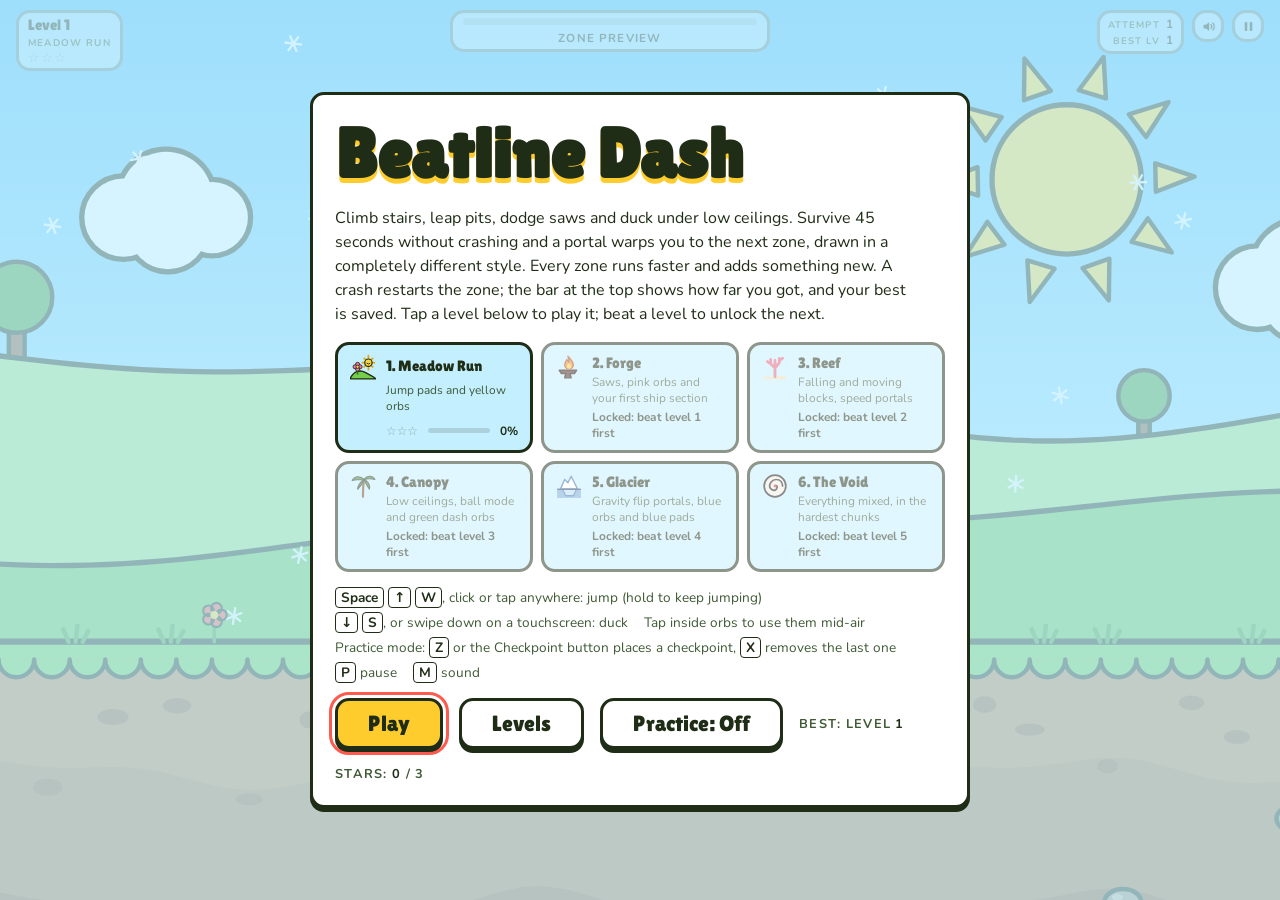
==== games/beatline-dash/index.html @ 30beba49 "Beatline Dash: caves you drop into, fewer flowers, ragged cliff edges - Five cave sections (rabbit h" ====
<meta charset="utf-8">
<meta name="viewport" content="width=device-width, initial-scale=1, viewport-fit=cover">
<title>Beatline Dash</title>
<link rel="preconnect" href="https://fonts.googleapis.com">
<link rel="preconnect" href="https://fonts.gstatic.com" crossorigin>
<link rel="stylesheet" href="https://fonts.googleapis.com/css2?family=Caveat:wght@700&family=Chakra+Petch:wght@500;700&family=Fredoka:wght@600&family=Kalam:wght@400;700&family=Lilita+One&family=Nunito:wght@400;700;800&family=Permanent+Marker&family=Press+Start+2P&family=VT323&display=swap">
<style>
  /* Every zone has its own look. The menus and HUD read their colors, fonts and
     borders from the active zone's variables, set via data-style on <html>. */
  :root, [data-style="meadow"] {
    color-scheme: light;
    --bg: #c4efff; --ink: #1f2d16; --dim: #3f5a35; --panel: #ffffff; --line: #1f2d16;
    --accent: #ffcc2e; --on-accent: #1f2d16; --hot: #ff5a4e;
    --radius: 14px; --bw: 3px; --shadow: 0 4px 0 #1f2d16; --title-shadow: 0 5px 0 #ffcc2e;
    --display: "Lilita One", "Arial Rounded MT Bold", "Trebuchet MS", sans-serif;
    --body: "Nunito", "Segoe UI", system-ui, sans-serif;
    --dscale: 1; --bscale: 1;
  }
  [data-style="forge"] {
    color-scheme: dark;
    --bg: #120a08; --ink: #ffd23f; --dim: #ef8a23; --panel: #2e1810; --line: #000000;
    --accent: #ef8a23; --on-accent: #120a08; --hot: #ffd23f;
    --radius: 0; --bw: 4px; --shadow: 4px 4px 0 #000000; --title-shadow: 4px 4px 0 #a4491d;
    --display: "Press Start 2P", "Courier New", monospace;
    --body: "VT323", "Courier New", monospace;
    --dscale: 0.62; --bscale: 1.3;
  }
  [data-style="reef"] {
    color-scheme: light;
    --bg: #e6f4f2; --ink: #1d4f6b; --dim: #3f7a8e; --panel: rgba(255, 255, 255, 0.78); --line: rgba(29, 79, 107, 0.25);
    --accent: #4aa3b8; --on-accent: #ffffff; --hot: #e0607e;
    --radius: 26px; --bw: 0px; --shadow: none; --title-shadow: none;
    --display: "Caveat", "Segoe Script", cursive;
    --body: "Nunito", "Segoe UI", system-ui, sans-serif;
    --dscale: 1.35; --bscale: 1;
  }
  [data-style="canopy"] {
    color-scheme: light;
    --bg: #dfeabd; --ink: #1f3a24; --dim: #476b44; --panel: #f6f0d8; --line: #245a33;
    --accent: #ff7a3d; --on-accent: #1f1a14; --hot: #8e2f45;
    --radius: 3px; --bw: 0px; --shadow: 3px 5px 0 rgba(24, 48, 24, 0.25); --title-shadow: 3px 5px 0 rgba(24, 48, 24, 0.25);
    --display: "Fredoka", "Arial Rounded MT Bold", sans-serif;
    --body: "Nunito", "Segoe UI", system-ui, sans-serif;
    --dscale: 1; --bscale: 1;
  }
  [data-style="glacier"] {
    color-scheme: light;
    --bg: #eef7ff; --ink: #1f3a5c; --dim: #4f6f93; --panel: #dcecf8; --line: #7cb2de;
    --accent: #3a73b0; --on-accent: #ffffff; --hot: #2d5f93;
    --radius: 0; --bw: 1px; --shadow: none; --title-shadow: none;
    --clip: polygon(10px 0, 100% 0, 100% calc(100% - 10px), calc(100% - 10px) 100%, 0 100%, 0 10px);
    --display: "Chakra Petch", "Segoe UI", sans-serif;
    --body: "Chakra Petch", "Segoe UI", sans-serif;
    --dscale: 1; --bscale: 1;
  }
  [data-style="void"] {
    color-scheme: light;
    --bg: #f2eee4; --ink: #161616; --dim: #55524b; --panel: #f2eee4; --line: #161616;
    --accent: #161616; --on-accent: #f2eee4; --hot: #d42a3c;
    --radius: 255px 15px 225px 15px / 15px 225px 15px 255px; --bw: 2px; --shadow: none; --title-shadow: 3px 3px 0 #d42a3c;
    --display: "Permanent Marker", "Comic Sans MS", cursive;
    --body: "Kalam", "Comic Sans MS", cursive;
    --dscale: 1.05; --bscale: 1.05;
  }

  [hidden] { display: none !important; }
  html, body { height: 100%; }
  body {
    margin: 0;
    background: var(--bg);
    color: var(--ink);
    font-family: var(--body);
    font-size: calc(16px * var(--bscale));
    overflow: hidden;
    -webkit-user-select: none;
    user-select: none;
    -webkit-tap-highlight-color: transparent;
  }
  #game { position: fixed; inset: 0; width: 100%; height: 100%; display: block; touch-action: none; }
  .panel {
    background: var(--panel);
    color: var(--ink);
    border: var(--bw) solid var(--line);
    border-radius: var(--radius);
    box-shadow: var(--shadow);
    clip-path: var(--clip, none);
  }

  /* HUD */
  #hud {
    position: fixed; left: 0; right: 0; top: 0;
    padding: calc(env(safe-area-inset-top, 0px) + 10px) 16px 0;
    display: grid;
    grid-template-columns: auto minmax(0, 1fr) auto;
    grid-template-areas: "lvl bar side";
    gap: 12px;
    align-items: start;
    pointer-events: none;
  }
  /* compact, see-through HUD so it never hides the level */
  #hud { font-size: 0.85em; }
  #hud .panel { background: color-mix(in srgb, var(--panel) 45%, transparent); box-shadow: none; border-color: color-mix(in srgb, var(--line) 50%, transparent); }
  .hud-l { grid-area: lvl; padding: 3px 9px; }
  .lvl { font-family: var(--display); font-size: calc(15px * var(--dscale)); line-height: 1.15; }
  .env { font-size: 0.72em; font-weight: 700; letter-spacing: 0.12em; text-transform: uppercase; color: var(--dim); margin-top: 3px; }
  .hud-c { grid-area: bar; justify-self: center; width: min(100%, 320px); padding: 5px 10px 3px; box-sizing: border-box; }
  .bar { height: 7px; background: color-mix(in srgb, var(--ink) 14%, transparent); position: relative; overflow: hidden; border-radius: 99px; }
  [data-style="forge"] .bar, [data-style="glacier"] .bar { border-radius: 0; }
  #barFill { position: absolute; inset: 0 auto 0 0; width: 0%; background: var(--accent); }
  #barBest { position: absolute; top: 0; bottom: 0; width: 3px; margin-left: -1.5px; background: var(--hot); }
  .next { margin-top: 5px; font-size: 0.85em; font-weight: 700; letter-spacing: 0.1em; text-transform: uppercase; text-align: center; font-variant-numeric: tabular-nums; }
  #gravChip, #practiceChip { margin-top: 4px; font-size: 0.75em; font-weight: 800; letter-spacing: 0.12em; text-transform: uppercase; text-align: center; color: var(--hot); }
  .hud-r { grid-area: side; display: flex; justify-content: flex-end; align-items: flex-start; gap: 8px; }
  .stats { display: grid; gap: 0; padding: 3px 8px; text-align: right; font-size: 0.7em; font-weight: 700; letter-spacing: 0.12em; color: var(--dim); font-variant-numeric: tabular-nums; }
  .stats b { color: var(--ink); font-size: 1.25em; letter-spacing: 0.02em; margin-left: 6px; }
  .icon-btn {
    pointer-events: auto;
    width: 32px; height: 32px;
    display: grid; place-items: center;
    padding: 0; cursor: pointer;
    font: inherit;
  }
  .icon-btn svg { width: 15px; height: 15px; }
  .icon-btn:focus-visible, .play:focus-visible { outline: 3px solid var(--hot); outline-offset: 3px; }
  .icon-btn[aria-pressed="true"] .cross { display: none; }
  .icon-btn[aria-pressed="false"] .wave { display: none; }
  @media (max-width: 600px) {
    #hud { grid-template-columns: 1fr auto; grid-template-areas: "lvl side" "bar bar"; gap: 8px 10px; }
    .hud-c { width: 100%; }
    .hud-l { justify-self: start; }
    .stats { display: none; }
  }

  /* Overlays */
  .overlay {
    position: fixed; inset: 0;
    display: grid; place-items: center;
    padding: calc(env(safe-area-inset-top, 0px) + 20px) 16px calc(env(safe-area-inset-bottom, 0px) + 20px);
    background: color-mix(in srgb, var(--bg) 70%, transparent);
    overflow-y: auto;
  }
  .sheet { width: 100%; max-width: 660px; display: grid; gap: 16px; padding: 22px; box-sizing: border-box; }
  .title {
    font-family: var(--display);
    font-size: calc(clamp(38px, 10vw, 70px) * var(--dscale));
    line-height: 1.05; margin: 0;
    text-wrap: balance;
    text-shadow: var(--title-shadow);
  }
  .lede { margin: 0; line-height: 1.5; max-width: 58ch; }
  .zones { list-style: none; margin: 0; padding: 0; display: grid; grid-template-columns: repeat(auto-fit, minmax(180px, 1fr)); gap: 8px; }
  .zones button {
    width: 100%; height: 100%; box-sizing: border-box; text-align: left; cursor: pointer;
    display: grid; grid-template-columns: 26px 1fr; gap: 3px 10px; align-items: center;
    padding: 9px 12px;
    background: var(--bg); color: var(--ink);
    border: max(var(--bw), 1px) solid var(--line);
    border-radius: var(--radius);
    clip-path: var(--clip, none);
    font-family: var(--body); font-size: calc(14px * var(--bscale));
    transition: transform 0.08s;
  }
  .zones button:not(:disabled):hover { background: var(--panel); }
  .zones button:not(:disabled):active { transform: translateY(2px); }
  .zones button:focus-visible { outline: 3px solid var(--hot); outline-offset: 2px; }
  .zones button:disabled { opacity: 0.5; cursor: not-allowed; }
  .zicon { width: 26px; height: 26px; display: block; }
  .zones .zicon { grid-row: span 2; align-self: start; }
  .levels .zicon { display: inline-block; width: 18px; height: 18px; margin-right: 6px; vertical-align: -3px; }
  .zones .nm { font-family: var(--display); font-size: calc(15px * var(--dscale)); line-height: 1.2; }
  .zones .nw { grid-column: 2; font-size: 0.85em; color: var(--dim); line-height: 1.3; }
  .zones .pr { grid-column: 2; font-size: 0.85em; font-weight: 700; display: flex; flex-wrap: wrap; gap: 2px 10px; align-items: center; }
  .zones .pbar { flex: 1 1 60px; min-width: 50px; height: 5px; border-radius: 99px; background: color-mix(in srgb, var(--ink) 15%, transparent); overflow: hidden; }
  .zones .pbar i { display: block; height: 100%; background: var(--accent); }
  .controls { margin: 0; display: flex; flex-wrap: wrap; gap: 6px 16px; font-size: 0.85em; color: var(--dim); }
  kbd { font-family: inherit; font-weight: 700; color: var(--ink); border: 1px solid var(--line); border-radius: 4px; padding: 0 5px; background: var(--panel); }
  .row { display: flex; flex-wrap: wrap; align-items: center; gap: 16px; }
  .play {
    font-family: var(--display); font-size: calc(22px * var(--dscale));
    padding: 10px 30px; cursor: pointer;
    background: var(--accent); color: var(--on-accent);
    border: max(var(--bw), 2px) solid var(--line);
    border-radius: var(--radius);
    box-shadow: var(--shadow);
    clip-path: var(--clip, none);
    transition: transform 0.08s;
  }
  .play:active { transform: translateY(3px); }
  .ghost { background: var(--panel); color: var(--ink); }
  .best { font-size: 0.8em; font-weight: 700; letter-spacing: 0.1em; text-transform: uppercase; color: var(--dim); }
  .best b { color: var(--ink); }
  .hstars { margin-top: 3px; letter-spacing: 0.12em; font-size: 0.95em; line-height: 1; }
  .on { color: #e8a100; }
  .off { color: color-mix(in srgb, var(--ink) 35%, transparent); }
  [data-style="void"] .on { color: #161616; }
  #bannerStars { margin-top: 10px; font-weight: 800; letter-spacing: 0.06em; }
  #bannerStars:empty { display: none; }
  .levels { list-style: none; margin: 0; padding: 0; display: grid; grid-template-columns: repeat(auto-fill, minmax(150px, 1fr)); gap: 8px; }
  .levels button {
    width: 100%; display: grid; gap: 3px; text-align: left; padding: 10px 12px; cursor: pointer;
    font-family: var(--body); font-size: calc(14px * var(--bscale));
  }
  .levels button b { font-family: var(--display); font-weight: normal; font-size: calc(16px * var(--dscale)); }
  .levels button:disabled { opacity: 0.45; cursor: not-allowed; }
  .levels button:focus-visible { outline: 3px solid var(--hot); outline-offset: 2px; }
  .pause-title { font-family: var(--display); font-size: calc(46px * var(--dscale)); margin: 0; text-shadow: var(--title-shadow); }

  /* Level-up banner, tips, touch zones */
  #banner { position: fixed; inset: 0; display: grid; place-items: center; pointer-events: none; text-align: center; padding-inline: 16px; }
  #banner .card { padding: 18px 28px; }
  #banner .big { font-family: var(--display); font-size: calc(clamp(40px, 11vw, 84px) * var(--dscale)); line-height: 1; text-shadow: var(--title-shadow); }
  #banner .sub { margin-top: 8px; font-weight: 800; letter-spacing: 0.2em; text-transform: uppercase; color: var(--dim); }
  #banner .tip { margin-top: 6px; }
  #banner.show .card { animation: bannerIn 2.6s cubic-bezier(.2, .8, .2, 1) forwards; }
  @keyframes bannerIn {
    0% { opacity: 0; transform: scale(1.3); }
    12% { opacity: 1; transform: scale(1); }
    78% { opacity: 1; transform: scale(1); }
    100% { opacity: 0; transform: scale(0.97); }
  }
  #tip {
    position: fixed; left: 50%; top: 30%; transform: translateX(-50%);
    width: max-content; max-width: calc(100% - 32px); box-sizing: border-box;
    padding: 10px 18px; text-align: center; line-height: 1.4; pointer-events: none;
  }
  #tip b { font-family: var(--display); font-weight: normal; font-size: calc(22px * var(--dscale)); display: block; color: var(--hot); }
  /* Touch controls: tap anywhere jumps; hold this button (or swipe down) to duck. */
  #cpBtn:active { background: var(--accent); color: var(--on-accent); transform: translateY(2px); }
  #cpBtn {
    position: fixed;
    right: calc(16px + env(safe-area-inset-right, 0px));
    bottom: calc(16px + env(safe-area-inset-bottom, 0px));
    min-width: 84px; height: 56px; padding: 0 12px;
    display: grid; place-items: center;
    font-family: var(--display); font-size: calc(15px * var(--dscale));
    cursor: pointer; touch-action: manipulation;
  }
  .play[aria-pressed="true"] { background: var(--accent); color: var(--on-accent); }
  #touchHint { position: fixed; inset: 0; pointer-events: none; }
  #touchHint span { position: absolute; padding: 8px 14px; font-weight: 800; text-align: center; }
  #touchHint .jump { left: 50%; top: 40%; transform: translateX(-50%); width: max-content; max-width: calc(100% - 32px); }
  #touchHint .duck { left: 50%; top: calc(40% + 52px); transform: translateX(-50%); width: max-content; max-width: calc(100% - 32px); }
  @media (prefers-reduced-motion: reduce) {
    @keyframes bannerIn { 0% { opacity: 0; } 10% { opacity: 1; } 80% { opacity: 1; } 100% { opacity: 0; } }
    .play { transition: none; }
  }
</style>

<canvas id="game" aria-label="Beatline Dash game area"></canvas>

<div id="hud">
  <div class="hud-l panel">
    <div class="lvl">Level <span id="lvlNum">1</span></div>
    <div class="env" id="envName">Meadow Run</div>
    <div class="hstars" id="hudStars" aria-label="Stars collected this attempt"></div>
  </div>
  <div class="hud-c panel">
    <div class="bar" role="progressbar" aria-label="Progress to the portal" aria-valuemin="0" aria-valuemax="100" id="bar"><div id="barFill"></div><div id="barBest" hidden></div></div>
    <div class="next" id="nextLabel">Zone preview</div>
    <div id="practiceChip" hidden>Practice mode</div>
    <div id="gravChip" hidden>&#9650; Gravity flipped</div>
  </div>
  <div class="hud-r">
    <div class="stats panel">
      <div>ATTEMPT<b id="att">1</b></div>
      <div>BEST LV<b id="bestHud">1</b></div>
    </div>
    <button class="icon-btn panel" id="muteBtn" type="button" aria-pressed="true" aria-label="Sound on (M)">
      <svg viewBox="0 0 24 24" fill="none" stroke="currentColor" stroke-width="2" stroke-linecap="square"><path d="M4 9h4l5-4v14l-5-4H4z" fill="currentColor" stroke="none"/><path class="wave" d="M16 9c1.5 1.6 1.5 4.4 0 6M19 6.5c3 3 3 8 0 11"/><path class="cross" d="M16.5 9.5l5 5M21.5 9.5l-5 5"/></svg>
    </button>
    <button class="icon-btn panel" id="pauseBtn" type="button" aria-label="Pause (P)">
      <svg viewBox="0 0 24 24" fill="currentColor"><rect x="6" y="5" width="4" height="14"/><rect x="14" y="5" width="4" height="14"/></svg>
    </button>
  </div>
</div>

<div id="tip" class="panel" hidden></div>
<button id="cpBtn" class="panel" type="button" aria-label="Place checkpoint (Z)" hidden>Checkpoint</button>
<div id="touchHint" hidden>
  <span class="panel jump">Tap anywhere to jump</span>
  <span class="panel duck">Swipe down to duck &darr;</span>
</div>
<div id="banner" hidden><div class="card panel"><div class="big" id="bannerBig">LEVEL 2</div><div class="sub" id="bannerSub">Forge</div><div class="tip" id="bannerTip"></div><div id="bannerStars"></div></div></div>

<div class="overlay" id="startScreen">
  <div class="sheet panel">
    <h1 class="title">Beatline Dash</h1>
    <p class="lede">Climb stairs, leap pits, dodge saws and duck under low ceilings. Survive 45 seconds without crashing and a portal warps you to the next zone, drawn in a completely different style. Every zone runs faster and adds something new. A crash restarts the zone; the bar at the top shows how far you got, and your best is saved. Tap a level below to play it; beat a level to unlock the next.</p>
    <ul class="zones" id="zoneList" aria-label="Levels: pick one to play"></ul>
    <p class="controls">
      <span><kbd>Space</kbd> <kbd>&uarr;</kbd> <kbd>W</kbd>, click or tap anywhere: jump (hold to keep jumping)</span>
      <span><kbd>&darr;</kbd> <kbd>S</kbd>, or swipe down on a touchscreen: duck</span>
      <span>Tap inside orbs to use them mid-air</span>
      <span>Practice mode: <kbd>Z</kbd> or the Checkpoint button places a checkpoint, <kbd>X</kbd> removes the last one</span>
      <span><kbd>P</kbd> pause</span>
      <span><kbd>M</kbd> sound</span>
    </p>
    <div class="row">
      <button class="play" id="playBtn" type="button">Play</button>
      <button class="play ghost" id="levelsBtn" type="button">Levels</button>
      <button class="play ghost" id="practiceBtn" type="button" aria-pressed="false">Practice: Off</button>
      <span class="best" id="bestStart">Best: Level <b>1</b></span>
      <span class="best" id="starTotal"></span>
    </div>
  </div>
</div>

<div class="overlay" id="levelScreen" hidden>
  <div class="sheet panel">
    <h2 class="pause-title">Levels</h2>
    <p class="lede">Replay any level you have reached. Each level hides three stars on harder side routes; they count once you finish the level. Stars and best percentages are not saved in practice mode.</p>
    <ul class="levels" id="levelGrid"></ul>
    <div class="row"><button class="play ghost" id="levelsBack" type="button">Back</button></div>
  </div>
</div>

<div class="overlay" id="pauseScreen" hidden>
  <div class="sheet panel" style="justify-items:start">
    <h2 class="pause-title">Paused</h2>
    <p class="lede" id="pauseInfo">Level 1, Meadow Run.</p>
    <div class="row">
      <button class="play" id="resumeBtn" type="button">Resume</button>
      <button class="play ghost" id="pausePractice" type="button">Practice mode</button>
      <button class="play ghost" id="quitBtn" type="button">Quit</button>
    </div>
  </div>
</div>

<script>
(() => {
  "use strict";

  // ---- Tuning -------------------------------------------------------------
  const LEVEL_SECONDS = 45;       // consecutive seconds alive needed to reach the next zone
  const B = 40;                   // one block, in logical pixels
  const P = 34;                   // player cube size
  const DUCK_H = 17;              // player hitbox height while ducking
  const VIEW_H = 450;             // logical height the playfield is designed for
  const GROUND = 330;             // y of the ground line in logical coords
  const CEIL_H = 260;             // height of the ceiling you run on after a gravity flip
  const LOW_CEIL = 24;            // clearance under a low ceiling (ducked cube fits, standing cube does not)
  const G = 2700;                 // gravity, px/s^2
  const JUMP_V = 700;             // ~2.25 blocks high
  const PAD_V = 1050;             // ~5 blocks high
  const ORB_V = 730;
  const ORB_SMALL = 520;          // pink orb
  const PAD_SMALL = 780;          // pink pad
  const DASH_T = 0.4;             // green orb: seconds of straight-line flight
  const SHIP_ACC = 950, SHIP_VMAX = 270, SHIP_H = 22;    // ship: hold to climb, release to sink (gentle, floaty)
  const BALL_D = 30;              // ball diameter
  const SHAKE_T = 0.3;            // warning shake before a block drops
  const PX = 4;                   // art-pixel size for the 8-bit zone

  const TAU = Math.PI * 2;
  const rand = (a, b) => a + Math.random() * (b - a);
  const clamp = (v, a, b) => (v < a ? a : v > b ? b : v);
  const hash = n => { const s = Math.sin(n * 127.1 + 311.7) * 43758.5453; return s - Math.floor(s); };
  const ease = t => t * t * (3 - 2 * t);
  function rng(seed) { let s = (seed >>> 0) || 1; return () => ((s = (Math.imul(s, 1664525) + 1013904223) >>> 0) / 4294967296); }
  const el = id => document.getElementById(id);
  const reducedMotion = window.matchMedia("(prefers-reduced-motion: reduce)").matches;

  // ---- Canvas & sizing ----------------------------------------------------
  const canvas = el("game");
  const ctx = canvas.getContext("2d");
  const low = document.createElement("canvas"), lctx = low.getContext("2d");   // 8-bit zone renders here
  let dpr = 1, scale = 1, viewW = 800, viewH = VIEW_H, offY = 0, playerSX = 200, camX = 0;
  function resize() {
    dpr = Math.min(window.devicePixelRatio || 1, 2);
    const cw = window.innerWidth, ch = window.innerHeight;
    canvas.width = Math.round(cw * dpr);
    canvas.height = Math.round(ch * dpr);
    scale = Math.min(ch / VIEW_H, cw / 720);
    viewW = cw / scale;
    viewH = ch / scale;
    offY = (viewH - VIEW_H) * 0.55;
    playerSX = Math.max(110, Math.min(viewW * 0.26, 260));
    low.width = Math.ceil(viewW / PX) + 2;
    low.height = Math.ceil(viewH / PX) + 2;
    for (const s of STYLES) s.fx.init();
  }

  // ---- Shared drawing helpers ---------------------------------------------
  function tri(g, a, b, c, d, e, f) { g.beginPath(); g.moveTo(a, b); g.lineTo(c, d); g.lineTo(e, f); g.closePath(); }
  function rrect(g, x, y, w, h, r) { g.beginPath(); if (g.roundRect) g.roundRect(x, y, w, h, r); else g.rect(x, y, w, h); }
  function sawPts(cx, cy, r, ang, teeth, depth) {
    const pts = [];
    for (let i = 0; i < teeth; i++) {
      const a0 = ang + (i / teeth) * TAU, a1 = a0 + (0.6 / teeth) * TAU;
      pts.push([cx + Math.cos(a0) * (r - depth), cy + Math.sin(a0) * (r - depth)]);
      pts.push([cx + Math.cos(a1) * r, cy + Math.sin(a1) * r]);
    }
    return pts;
  }
  function polyPath(g, pts) { g.beginPath(); pts.forEach(([x, y], i) => (i ? g.lineTo(x, y) : g.moveTo(x, y))); g.closePath(); }
  function starPts(cx, cy, R, r) { const pts = []; for (let i = 0; i < 10; i++) { const a = -Math.PI / 2 + (i * Math.PI) / 5, d = i % 2 ? r : R; pts.push([cx + Math.cos(a) * d, cy + Math.sin(a) * d]); } return pts; }
  // Orb and pad kinds (yellow jump, pink small jump, blue gravity flip, green dash)
  const KIND_COL = { yellow: "#ffd23f", pink: "#ff6fb5", blue: "#4d9dff", green: "#3ddc84" };
  // Mode and speed portal colours
  const PORTAL_COL = { ship: "#ff5fa2", ball: "#ff8a3d", cube: "#4ecb71", slow: "#f2b233", normal: "#4d9dff", fast: "#3ddc84", vfast: "#ff5fa2" };
  function shade(hex, f) { const n = parseInt(hex.slice(1), 16), c = [n >> 16, (n >> 8) & 255, n & 255].map(v => Math.max(0, Math.min(255, Math.round(v * f)))); return `rgb(${c.join(",")})`; }
  // Icon shown inside mode and speed portals
  function iconPath(g, kind, cx, cy) {
    g.beginPath();
    if (kind === "ship") { g.moveTo(cx - 11, cy + 6); g.lineTo(cx + 11, cy + 6); g.lineTo(cx + 5, cy - 1); g.lineTo(cx - 3, cy - 1); g.lineTo(cx - 3, cy - 8); g.lineTo(cx - 11, cy - 8); g.closePath(); }
    else if (kind === "ball") g.arc(cx, cy, 10, 0, TAU);
    else if (kind === "cube") g.rect(cx - 9, cy - 9, 18, 18);
    else {
      const n = { slow: 1, normal: 2, fast: 3, vfast: 4 }[kind], dir = kind === "slow" ? -1 : 1;
      for (let i = 0; i < n; i++) { const x = cx + (i - (n - 1) / 2) * 7; g.moveTo(x - dir * 4, cy - 8); g.lineTo(x + dir * 4, cy); g.lineTo(x - dir * 4, cy + 8); }
    }
  }
  // Small mark inside orbs and above pads so kinds also differ by shape, not only colour
  function kindGlyph(g, kind, cx, cy, ink) {
    if (kind === "yellow" || !kind) return;
    g.save(); g.strokeStyle = ink; g.fillStyle = ink; g.lineWidth = 2.2; g.lineCap = "round"; g.lineJoin = "round"; g.beginPath();
    if (kind === "pink") { g.arc(cx, cy, 3, 0, TAU); g.fill(); }
    else if (kind === "blue") { g.moveTo(cx - 4, cy - 2); g.lineTo(cx, cy - 7); g.lineTo(cx + 4, cy - 2); g.moveTo(cx - 4, cy + 2); g.lineTo(cx, cy + 7); g.lineTo(cx + 4, cy + 2); g.stroke(); }
    else { g.moveTo(cx - 5, cy); g.lineTo(cx + 5, cy); g.moveTo(cx + 1, cy - 4); g.lineTo(cx + 5, cy); g.lineTo(cx + 1, cy + 4); g.stroke(); }
    g.restore();
  }
  function circlePts(cx, cy, rx, ry, n) { const pts = []; for (let i = 0; i < n; i++) { const a = (i / n) * TAU; pts.push([cx + Math.cos(a) * rx, cy + Math.sin(a) * ry]); } return pts; }
  function subdiv(pts, step, closed = true) {
    const out = [];
    const n = closed ? pts.length : pts.length - 1;
    for (let i = 0; i < n; i++) {
      const [x0, y0] = pts[i], [x1, y1] = pts[(i + 1) % pts.length];
      const k = Math.max(1, Math.round(Math.hypot(x1 - x0, y1 - y0) / step));
      for (let j = 0; j < k; j++) out.push([x0 + ((x1 - x0) * j) / k, y0 + ((y1 - y0) * j) / k]);
    }
    if (!closed) out.push(pts[pts.length - 1]);
    return out;
  }
  function makeFx(count, move, draw) {
    let list = [];
    return {
      init() {
        list = [];
        for (let i = 0; i < count; i++) list.push({ x: Math.random() * viewW, y: rand(-offY, GROUND), s: Math.random(), ph: Math.random() * TAU, r: Math.random() * TAU });
      },
      update(dt, sp) {
        const top = -offY - 20;
        for (const f of list) {
          move(f, dt, sp);
          if (f.x < -40) { f.x = viewW + rand(0, 40); f.y = rand(top, GROUND); }
          if (f.y < top) { f.y = GROUND; f.x = Math.random() * viewW; }
          if (f.y > GROUND + 10) { f.y = top; f.x = Math.random() * viewW; }
        }
      },
      draw(g, t) { for (const f of list) draw(g, f, t); },
    };
  }
  // Paper grain, shared by the watercolor, paper-cutout and ink zones.
  const grainTex = (() => {
    const c = document.createElement("canvas"); c.width = c.height = 160;
    const g = c.getContext("2d");
    for (let i = 0; i < 3200; i++) { g.fillStyle = `rgba(70,55,40,${Math.random() * 0.2})`; g.fillRect(Math.random() * 160, Math.random() * 160, 1, 1); }
    g.strokeStyle = "rgba(90,70,50,0.07)"; g.lineWidth = 0.6;
    for (let i = 0; i < 36; i++) { const x = Math.random() * 160, y = Math.random() * 160; g.beginPath(); g.moveTo(x, y); g.quadraticCurveTo(x + rand(-10, 10), y + rand(-10, 10), x + rand(-16, 16), y + rand(-16, 16)); g.stroke(); }
    return c;
  })();
  const grainPats = new WeakMap();
  function grain(g, alpha, y0 = -offY - 420, y1 = viewH - offY + 420) {
    let pat = grainPats.get(g);
    if (!pat) { pat = g.createPattern(grainTex, "repeat"); grainPats.set(g, pat); }
    g.save(); g.globalAlpha = alpha; g.fillStyle = pat; g.fillRect(-20, y0, viewW + 40, y1 - y0); g.restore();
  }
  // Top and bottom of the screen in world-drawing coordinates (set per frame by
  // drawWorld, since the camera shifts the world vertically).
  let wTop = -offY - 20, wBot = viewH - offY + 20, bgShift = 0;

  // =========================================================================
  // ZONE 1: MEADOW RUN (flat cartoon, bold outlines)
  // =========================================================================
  const Meadow = (() => {
    const C = { ink: "#1f2d16", sky0: "#46b8f5", sky1: "#c4efff", sun: "#ffd93b", hillFar: "#a3e07a", hillNear: "#68c247", tree: "#3f9a2b", trunk: "#8a5228", grass: "#74cf4a", grassDk: "#3f9a2b", dirt: "#c47d43", dirtDk: "#9a5c2c", rock: "#a58e74", spike: "#e6ebf0", crate: "#f4b24f", crateDk: "#bd7a2e", player: "#ffcc2e", saw: "#d5dde4", sawDk: "#7c8995", red: "#ff5a4e", blue: "#4d8dff", orange: "#ff9f43" };
    const out = (g, w = 3) => { g.lineWidth = w; g.strokeStyle = C.ink; g.lineJoin = "round"; g.lineCap = "round"; g.stroke(); };
    const fillOut = (g, color, w) => { g.fillStyle = color; g.fill(); out(g, w); };
    function cloud(g, x, y) {
      const puffs = [[0, 0, 22], [24, -11, 26], [50, 0, 20], [25, 7, 22]];
      g.beginPath();
      for (const [dx, dy, r] of puffs) { g.moveTo(x + dx + r, y + dy); g.arc(x + dx, y + dy, r, 0, TAU); }
      g.lineWidth = 6; g.strokeStyle = C.ink; g.stroke(); g.fillStyle = "#ffffff"; g.fill();
    }
    function hills(g, f, base, amp, color, seed, trees) {
      const off = camX * f;
      const yAt = x => { const w = x + off; return base - amp * (0.55 + 0.3 * Math.sin(w * 0.005 + seed) + 0.15 * Math.sin(w * 0.013 + seed * 2.3)); };
      if (trees) {
        const seg = 170, i0 = Math.floor(off / seg) - 1;
        for (let i = i0; i < i0 + viewW / seg + 3; i++) {
          if (hash(i + seed) < 0.45) continue;
          const x = i * seg - off + hash(i * 7) * 60, y = yAt(x) + 8, s = 0.7 + hash(i * 3) * 0.5;
          g.beginPath(); g.rect(x - 4 * s, y - 30 * s, 8 * s, 30 * s); fillOut(g, C.trunk, 2.5);
          g.beginPath(); g.arc(x, y - 38 * s, 18 * s, 0, TAU); fillOut(g, C.tree, 2.5);
        }
      }
      g.beginPath(); g.moveTo(-10, GROUND + 4);
      for (let x = -10; x <= viewW + 10; x += 10) g.lineTo(x, yAt(x));
      g.lineTo(viewW + 10, GROUND + 4); g.closePath(); fillOut(g, color);
    }
    return {
      id: "meadow", name: "Meadow Run", isNew: "Jump pads and yellow orbs", note: 48, bass: "square", lead: "triangle", cutoff: 900,
      bg(g, t) {
        const top = -offY;
        const sky = g.createLinearGradient(0, top, 0, GROUND);
        sky.addColorStop(0, C.sky0); sky.addColorStop(1, C.sky1);
        g.fillStyle = sky; g.fillRect(-10, top - 400, viewW + 20, GROUND - top + 410);
        const sx = viewW - 120, sy = Math.max(top + 90, 70);
        g.save(); g.translate(sx, sy); g.rotate(t * 0.15);
        for (let i = 0; i < 10; i++) { g.rotate(TAU / 10); tri(g, -8, -50, 8, -50, 0, -72); fillOut(g, C.sun, 2.5); }
        g.restore();
        g.beginPath(); g.arc(sx, sy, 42, 0, TAU); fillOut(g, C.sun);
        const seg = 320, off = camX * 0.06 + t * 8, i0 = Math.floor(off / seg) - 1, span = Math.max(10, GROUND - 250 - top);
        for (let i = i0; i < i0 + viewW / seg + 3; i++) cloud(g, i * seg - off + hash(i) * 120, top + 60 + hash(i + 5) * span);
        hills(g, 0.18, GROUND - 105, 70, C.hillFar, 1.3, true);
        hills(g, 0.4, GROUND - 38, 48, C.hillNear, 4.1, false);
        const pit = g.createLinearGradient(0, GROUND, 0, GROUND + 260);
        pit.addColorStop(0, "#5a3a1f"); pit.addColorStop(1, "#24160b");
        g.fillStyle = pit; g.fillRect(-10, GROUND, viewW + 20, 1600);
      },
      ground(g, x0, x1, bottom) {
        g.fillStyle = C.dirt; g.fillRect(x0, GROUND, x1 - x0, bottom - GROUND);
        // soil layers: a darker wavy band of subsoil and a clay band below it
        for (const [y, col, amp] of [[GROUND + 74, "#b06e39", 7], [GROUND + 150, "#9a5c2c", 9]]) {
          g.beginPath(); g.moveTo(x0, bottom);
          for (let x = x0; x <= x1 + 12; x += 12) g.lineTo(x, y + Math.sin((x + camX) * 0.021) * amp + Math.sin((x + camX) * 0.057) * amp * 0.4);
          g.lineTo(x1 + 12, bottom); g.closePath(); g.fillStyle = col; g.fill();
        }
        // buried rocks
        const rs = 130, r0 = Math.floor((camX + x0) / rs) - 1, r1 = Math.ceil((camX + x1) / rs) + 1;
        for (let i = r0; i < r1; i++) {
          if (hash(i * 11) < 0.45) continue;
          const rx = i * rs - camX + hash(i * 13) * 80, ry = GROUND + 50 + hash(i * 17) * 130, rw = 9 + hash(i * 19) * 9;
          g.beginPath(); g.ellipse(rx, ry, rw, rw * 0.7, 0, 0, TAU); g.fillStyle = C.rock; g.fill(); out(g, 2.5);
          g.beginPath(); g.ellipse(rx - rw * 0.3, ry - rw * 0.25, rw * 0.3, rw * 0.18, 0, 0, TAU); g.fillStyle = "#c9b79f"; g.fill();
        }
        const seg = 38, i0 = Math.floor((camX + x0) / seg) - 1, i1 = Math.ceil((camX + x1) / seg) + 1;
        g.fillStyle = C.dirtDk;
        for (let i = i0; i < i1; i++) {
          g.beginPath(); g.ellipse(i * seg - camX + hash(i) * 20, GROUND + 32 + hash(i + 9) * 60, 5 + hash(i + 2) * 4, 3 + hash(i + 3) * 2, 0, 0, TAU); g.fill();
        }
        g.fillStyle = C.grass; g.fillRect(x0, GROUND, x1 - x0, 10);
        const s = 20, start = x0 - ((((camX + x0) % s) + s) % s);
        g.beginPath();
        for (let x = start - s; x < x1 + s; x += s) { g.moveTo(x + s / 2 + 10, GROUND + 10); g.arc(x + s / 2, GROUND + 10, 10, 0, Math.PI); }
        g.fill(); out(g, 2.5);
        g.beginPath(); g.moveTo(x0, GROUND); g.lineTo(x1, GROUND); out(g, 3.5);
        g.beginPath();
        const ts = 60, j0 = Math.floor((camX + x0) / ts) - 1, j1 = Math.ceil((camX + x1) / ts) + 1;
        for (let i = j0; i < j1; i++) {
          if (hash(i * 5) < 0.4) continue;
          const x = i * ts - camX + hash(i) * 30;
          g.moveTo(x - 4, GROUND); g.lineTo(x - 7, GROUND - 7); g.moveTo(x, GROUND); g.lineTo(x + 1, GROUND - 9); g.moveTo(x + 4, GROUND); g.lineTo(x + 7, GROUND - 6);
        }
        g.lineWidth = 2.5; g.strokeStyle = C.grassDk; g.stroke();
        // flowers, bushes and mushrooms along the grass
        const ds = 160, d0 = Math.floor((camX + x0) / ds) - 1, d1 = Math.ceil((camX + x1) / ds) + 1;
        for (let i = d0; i < d1; i++) {
          const kind = hash(i * 23);
          if (kind < 0.55) continue;
          const x = i * ds - camX + hash(i * 29) * 50;
          if (x < x0 + 8 || x > x1 - 8) continue;
          if (kind < 0.72) {                         // flower (a few)
            const col = [C.red, "#ff6fb5", C.blue, "#ffffff"][Math.floor(hash(i * 31) * 4)];
            g.beginPath(); g.moveTo(x, GROUND); g.lineTo(x, GROUND - 13); g.lineWidth = 2; g.strokeStyle = C.grassDk; g.stroke();
            g.beginPath(); for (let a = 0; a < 5; a++) { const px = x + Math.cos(a * 1.257) * 4, py = GROUND - 15 + Math.sin(a * 1.257) * 4; g.moveTo(px + 3, py); g.arc(px, py, 3, 0, TAU); }
            g.fillStyle = col; g.fill(); g.lineWidth = 1.2; g.strokeStyle = C.ink; g.stroke();
            g.beginPath(); g.arc(x, GROUND - 15, 2.2, 0, TAU); g.fillStyle = C.sun; g.fill();
          } else if (kind < 0.9) {                   // bush
            g.beginPath(); g.moveTo(x - 16, GROUND); g.arc(x - 8, GROUND, 8, Math.PI, Math.PI * 1.75); g.arc(x + 1, GROUND - 3, 10, Math.PI * 1.15, Math.PI * 1.9); g.arc(x + 11, GROUND, 7, Math.PI * 1.3, 0); g.closePath();
            fillOut(g, C.tree, 2.2);
          } else {                                   // mushroom
            g.beginPath(); g.rect(x - 2.5, GROUND - 9, 5, 9); fillOut(g, "#f5ecd8", 1.6);
            g.beginPath(); g.arc(x, GROUND - 9, 7, Math.PI, 0); g.closePath(); fillOut(g, C.red, 1.8);
            g.fillStyle = "#ffffff"; g.beginPath(); g.arc(x - 3, GROUND - 12, 1.4, 0, TAU); g.arc(x + 2.5, GROUND - 13, 1.2, 0, TAU); g.fill();
          }
        }
      },
      side(g, x, y0, y1) {
        // a ragged cliff face with a few stones poking out, instead of a ruler-straight edge
        const pts = [[x, y0]];
        for (let y = y0 + 10, i = 0; y < y1; y += 12, i++) pts.push([x + (hash(Math.round(x) * 0.37 + i * 7.1) - 0.5) * 7, y]);
        pts.push([x, y1]);
        g.beginPath(); pts.forEach(([px, py], i) => (i ? g.lineTo(px, py) : g.moveTo(px, py)));
        g.lineTo(x + (pts.length > 2 ? 0 : 0), y1); out(g, 3.5);
        for (let y = y0 + 26, i = 0; y < Math.min(y1, y0 + 260); y += 46, i++) {
          if (hash(Math.round(x) + i * 3.3) < 0.5) continue;
          g.beginPath(); g.ellipse(x, y, 5, 4, 0, 0, TAU); g.fillStyle = C.rock; g.fill(); out(g, 2);
        }
      },
      roof(g, x, w, y) {
        const top = wTop;
        g.fillStyle = C.dirt; g.fillRect(x, top, w, y - top);
        g.fillStyle = C.grass; g.fillRect(x, y - 10, w, 10);
        g.beginPath(); g.rect(x, top, w, y - top); out(g, 3.5);
      },
      spike(g, x, by, dir) {
        const tip = by - dir * (B - 5);
        tri(g, x + 4, by, x + B / 2, tip, x + B - 4, by); fillOut(g, C.spike);
        g.beginPath(); g.moveTo(x + B / 2 - 3, tip + dir * 9); g.lineTo(x + 12, by - dir * 5);
        g.lineWidth = 2.5; g.strokeStyle = "#ffffff"; g.stroke();
      },
      block(g, x, y, w, h) {
        g.fillStyle = C.crate; g.fillRect(x, y, w, h);
        g.beginPath();
        for (let cx = x; cx < x + w - 1; cx += B) for (let cy = y; cy < y + h - 1; cy += B) {
          g.rect(cx + 6, cy + 6, B - 12, B - 12); g.moveTo(cx + 6, cy + B - 6); g.lineTo(cx + B - 6, cy + 6);
        }
        g.lineWidth = 3; g.strokeStyle = C.crateDk; g.stroke();
        g.beginPath();
        for (let cx = x + B; cx < x + w - 1; cx += B) { g.moveTo(cx, y); g.lineTo(cx, y + h); }
        for (let cy = y + B; cy < y + h - 1; cy += B) { g.moveTo(x, cy); g.lineTo(x + w, cy); }
        out(g, 2);
        g.beginPath(); g.rect(x, y, w, h); out(g, 3.5);
      },
      saw(g, cx, cy, r, ang) {
        polyPath(g, sawPts(cx, cy, r, ang, 12, 7)); fillOut(g, C.saw);
        g.beginPath(); g.arc(cx, cy, r * 0.42, 0, TAU); fillOut(g, C.sawDk, 2.5);
        g.beginPath(); g.arc(cx, cy, 4, 0, TAU); g.fillStyle = C.ink; g.fill();
      },
      chain(g, x, y0, y1) {
        g.lineWidth = 2.5; g.strokeStyle = C.ink;
        for (let y = y0, i = 0; y < y1; y += 9, i++) { g.beginPath(); g.ellipse(x, y + 5, i % 2 ? 2 : 5, 6, 0, 0, TAU); g.stroke(); }
      },
      track(g, x, y0, y1) { rrect(g, x - 5, y0, 10, y1 - y0, 5); fillOut(g, C.trunk, 2.5); },
      pad(g, x, by, used, t, col) {
        g.beginPath(); for (let i = 0; i <= 4; i++) g.lineTo(x + B / 2 + (i % 2 ? 8 : -8), by - i * 3); out(g, 2.5);
        g.beginPath(); g.ellipse(x + B / 2, by - 14, 15, 6, 0, 0, TAU); fillOut(g, used ? "#e8e2d6" : col || C.red, 2.5);
      },
      orb(g, cx, cy, used, t, col) {
        g.globalAlpha = used ? 0.35 : 1;
        const r = 13 + Math.sin(t * 6) * 1.5;
        g.beginPath(); g.arc(cx, cy, r, 0, TAU); fillOut(g, col || C.sun);
        g.setLineDash([5, 5]); g.beginPath(); g.arc(cx, cy, r + 7, 0, TAU); out(g, 2.5); g.setLineDash([]);
        g.beginPath(); g.arc(cx - 4, cy - 4, 3.5, 0, TAU); g.fillStyle = "#ffffff"; g.fill();
        g.globalAlpha = 1;
      },
      barrier(g, x, w, yb, t, seed) {
        const top = wTop, n = Math.max(2, Math.round(w / 20));
        g.beginPath(); g.moveTo(x, top); g.lineTo(x, yb - 8);
        for (let i = 0; i < n; i++) g.quadraticCurveTo(x + ((i + 0.5) / n) * w, yb + 8, x + ((i + 1) / n) * w, yb - 8);
        g.lineTo(x + w, top); g.closePath(); fillOut(g, C.rock, 3.5);
        const r = rng(seed); g.fillStyle = C.dirtDk;
        for (let i = 0; i < w / 14; i++) { g.beginPath(); g.ellipse(x + 8 + r() * (w - 16), yb - 20 - r() * 60, 5, 3, 0, 0, TAU); g.fill(); }
      },
      gportal(g, cx, cy, flip, t, pc) {
        const h = 200, w = 40, dir = flip ? -1 : 1;
        rrect(g, cx - w / 2, cy - h / 2, w, h, 20); fillOut(g, pc || (flip ? C.blue : C.orange), 4);
        if (flip === null) return;
        for (let i = 0; i < 3; i++) {
          const ay = cy - 60 + (((i * 40 + t * 70 * dir) % 120) + 120) % 120;
          g.beginPath(); g.moveTo(cx - 10, ay - dir * 6); g.lineTo(cx, ay + dir * 6); g.lineTo(cx + 10, ay - dir * 6);
          out(g, 7); g.strokeStyle = "#ffffff"; g.lineWidth = 3.5; g.stroke();
        }
      },
      lportal(g, cx, cy) {
        const cols = [C.red, C.orange, C.sun, C.grass, C.blue];
        cols.forEach((c, i) => { g.beginPath(); g.ellipse(cx, cy, 34 - i * 5, 110 - i * 8, 0, 0, TAU); fillOut(g, c, 2.5); });
        g.beginPath(); g.ellipse(cx, cy, 8, 70, 0, 0, TAU); fillOut(g, "#ffffff", 2.5);
      },
      player(g, cx, cy, rot, duck, flip) {
        g.save(); g.translate(cx, cy); if (flip) g.scale(1, -1); g.rotate(duck ? 0 : rot);
        const w = duck ? P + 6 : P, h = duck ? DUCK_H : P;
        rrect(g, -w / 2, -h / 2, w, h, 7); fillOut(g, C.player);
        const ey = duck ? -1 : -5;
        for (const ex of [3, 11]) {
          g.beginPath(); g.ellipse(ex, ey, 4, duck ? 3 : 5, 0, 0, TAU); g.fillStyle = "#ffffff"; g.fill(); out(g, 2);
          g.beginPath(); g.arc(ex + 1.5, ey, 2, 0, TAU); g.fillStyle = C.ink; g.fill();
        }
        if (!duck) { g.beginPath(); g.arc(7, 6, 5, 0.3, Math.PI - 0.3); out(g, 2.5); }
        g.restore();
      },
      ink: "#1f2d16",
      ship(g, cx, cy, tilt) {
        g.save(); g.translate(cx, cy); g.rotate(tilt);
        g.beginPath(); g.moveTo(-19, 1); g.lineTo(19, 1); g.lineTo(12, 11); g.lineTo(-15, 11); g.closePath(); fillOut(g, C.red);
        rrect(g, -9, -13, 18, 15, 5); fillOut(g, C.player);
        g.beginPath(); g.arc(3, -6, 2.5, 0, TAU); g.fillStyle = C.ink; g.fill();
        g.restore();
      },
      ball(g, cx, cy, rot) {
        g.save(); g.translate(cx, cy); g.rotate(rot);
        g.beginPath(); g.arc(0, 0, 15, 0, TAU); fillOut(g, C.player);
        g.beginPath(); g.moveTo(-15, 0); g.lineTo(15, 0); g.moveTo(0, -15); g.lineTo(0, 15); out(g, 2);
        g.restore();
      },
      star(g, cx, cy, t) { polyPath(g, starPts(cx, cy + Math.sin(t * 3) * 2, 14, 6)); fillOut(g, C.sun); },
      icon(g, kind, cx, cy) { iconPath(g, kind, cx, cy); g.lineJoin = "round"; g.lineCap = "round"; g.lineWidth = 7; g.strokeStyle = C.ink; g.stroke(); g.lineWidth = 3.5; g.strokeStyle = "#ffffff"; g.stroke(); },
      particle(g, x, y, q, a) {
        g.globalAlpha = a;
        g.beginPath(); g.arc(x, y, q.size * (q.kind === "trail" ? 0.55 : 0.8), 0, TAU);
        g.fillStyle = q.kind === "burst" ? (q.alt ? C.red : C.player) : q.kind === "spark" ? C.sun : "#ffffff";
        g.fill(); out(g, 1.8);
        g.globalAlpha = 1;
      },
      fx: makeFx(22,
        (f, dt, sp) => { f.x -= (sp * 0.05 + 15 + f.s * 20) * dt; f.y += (Math.sin((f.ph += dt * 1.5)) * 12 - 4) * dt; f.r += dt; },
        (g, f) => {
          g.strokeStyle = "rgba(255,255,255,0.95)"; g.lineWidth = 1.3; g.beginPath();
          for (let i = 0; i < 6; i++) { const a = f.r + (i * TAU) / 6; g.moveTo(f.x, f.y); g.lineTo(f.x + Math.cos(a) * 5, f.y + Math.sin(a) * 5); }
          g.stroke();
        }),
    };
  })();

  // =========================================================================
  // ZONE 2: FORGE (8-bit pixel art on a low-res grid, no anti-aliasing)
  // =========================================================================
  const Forge = (() => {
    const K = "#120a08", D = "#2e1810", M = "#5c2e17", R = "#a4491d", O = "#ef8a23", Y = "#ffd23f", L = "#fff3b0", SM = "#3a2620";
    const SKY = ["#120a08", "#1a0d09", "#24110b", "#31160d", "#40190e", "#521e10", "#662412", "#7c2c14"];
    const snap = v => Math.round(v / PX) * PX;
    function px(g, x, y, w, h, c) { g.fillStyle = c; g.fillRect(snap(x), snap(y), Math.max(PX, snap(w)), Math.max(PX, snap(h))); }
    function disc(g, cx, cy, rc, c) {
      const CX = Math.round(cx / PX), CY = Math.round(cy / PX); g.fillStyle = c;
      for (let dy = -rc; dy <= rc; dy++) { const half = Math.floor(Math.sqrt(rc * rc - dy * dy) + 0.35); g.fillRect((CX - half) * PX, (CY + dy) * PX, (2 * half + 1) * PX, PX); }
    }
    function bricks(g, x, y0, w, rows, fill) {
      const bw = PX * 8, bh = PX * 3;
      for (let r = 0; r < rows; r++) {
        const y = y0 + r * bh, shift = (r % 2) * (bw / 2), start = x - ((((snap(camX + x) + shift) % bw) + bw) % bw);
        px(g, x, y, w, bh, fill);
        px(g, x, y + bh - PX, w, PX, K);
        for (let bx = start; bx < x + w; bx += bw) { if (bx >= x) px(g, bx, y, PX, bh - PX, K); if (bx + PX >= x && bx + PX * 3 <= x + w) px(g, bx + PX, y, PX * 2, PX, R); }
      }
    }
    const SPW = [10, 10, 8, 8, 6, 6, 4, 4, 2, 2];
    const SPR = ["KKKKKKKKK", "KYYYYYYOK", "KYLYYYYOK", "KYYKYYKOK", "KYYKYYKOK", "KYYYYYYOK", "KYKKKKYOK", "KOOOOOOOK", "KKKKKKKKK"];
    const DUCK = ["KKKKKKKKKKK", "KYYKYYYKYOK", "KYYYYYYYYOK", "KOOOOOOOOOK", "KKKKKKKKKKK"];
    const PAL = { K, Y, O, L };
    function sprite(g, rows, cx, cy, q, flipV) {
      const n = rows.length, m = rows[0].length;
      const X0 = Math.round(cx / PX) - (m >> 1), Y0 = Math.round(cy / PX) - (n >> 1);
      for (let r = 0; r < n; r++) for (let c = 0; c < m; c++) {
        let r2 = flipV ? n - 1 - r : r, c2 = c;
        for (let k = 0; k < q; k++) { const tmp = r2; r2 = c2; c2 = n - 1 - tmp; }
        if (rows[r][c] === ".") continue;
        g.fillStyle = PAL[rows[r][c]]; g.fillRect((X0 + c2) * PX, (Y0 + r2) * PX, PX, PX);
      }
    }
    return {
      id: "forge", name: "Forge", pixel: true, isNew: "Saws, pink orbs and your first ship section", note: 40, bass: "square", lead: "square", cutoff: 1400,
      bg(g, t) {
        const top = snap(-offY - 400), n = SKY.length, bh = Math.max(PX, snap((GROUND - top) / n));
        for (let i = 0; i < n; i++) {
          const y = top + i * bh;
          px(g, -PX, y, viewW + PX * 3, i === n - 1 ? GROUND - y : bh, SKY[i]);
          if (i < n - 1) { g.fillStyle = SKY[i + 1]; for (let x = 0; x < viewW + PX; x += PX * 2) g.fillRect(snap(x), y + bh - PX, PX, PX); }
        }
        const off = snap(camX * 0.12);
        for (let x = 0; x < viewW + PX * 2; x += PX * 2) {
          const w = x + off, h = 70 + 45 * Math.sin(w * 0.008) + 25 * Math.sin(w * 0.021 + 1);
          px(g, x, GROUND - h, PX * 2, h, "#2a120b");
        }
        const seg = 140, off2 = camX * 0.35, i0 = Math.floor(off2 / seg) - 1;
        for (let i = i0; i < i0 + viewW / seg + 3; i++) {
          const x = i * seg - off2 + hash(i) * 40, h = 60 + hash(i + 3) * 90, w = 32 + hash(i + 7) * 28;
          px(g, x, GROUND - h, w, h, K);
          px(g, x + w - 12, GROUND - h - 36, 8, 36, K);
          for (let k = 0; k < 2; k++) px(g, x + 6 + k * 12, GROUND - h + 12, 4, 8, hash(i * 9 + k + Math.floor(t * 4)) > 0.35 ? O : R);
          for (let k = 0; k < 3; k++) { const ph = (t * 0.5 + k / 3 + hash(i)) % 1, s = 12 - ph * 6; px(g, x + w - 14 + ph * 10, GROUND - h - 44 - ph * 70, s, s, SM); }
        }
        for (let x = 0; x < viewW + PX; x += PX * 2) px(g, x + ((Math.round(x / PX / 2) % 2) * PX), GROUND - PX * 2, PX, PX, R);
        const PIT = ["#2a1208", "#1d0c06", "#140806"];
        PIT.forEach((c, i) => px(g, -PX, GROUND + i * PX * 6, viewW + PX * 3, PX * 6, c));
        px(g, -PX, GROUND + PX * 18, viewW + PX * 3, 1600, K);
        for (let x = 0; x < viewW + PX; x += PX * 2) px(g, x + ((Math.round(x / PX / 2) % 2) * PX), GROUND + PX * 6, PX, PX, "#1d0c06");
      },
      ground(g, x0, x1, bottom) {
        px(g, x0, GROUND, x1 - x0, bottom - GROUND, D);
        px(g, x0, GROUND, x1 - x0, PX, Y);
        px(g, x0, GROUND + PX, x1 - x0, PX, O);
        bricks(g, x0, GROUND + PX * 2, x1 - x0, 10, M);
      },
      side(g, x, y0, y1) { px(g, x - PX / 2, y0, PX, y1 - y0, K); },
      roof(g, x, w, y) {
        const top = snap(wTop) - PX;
        px(g, x, top, w, y - top, D);
        bricks(g, x, snap(y - PX * 2 - 30 * PX) , w, 10, M);
        px(g, x, y - PX * 2, w, PX, O);
        px(g, x, y - PX, w, PX, Y);
      },
      spike(g, x, by, dir) {
        const X = snap(x), BY = snap(by);
        for (let i = 0; i < 10; i++) {
          const w = SPW[i], y = dir > 0 ? BY - (i + 1) * PX : BY + i * PX, x0 = X + ((10 - w) / 2) * PX;
          g.fillStyle = K; g.fillRect(x0, y, w * PX, PX);
          if (w > 2 && i < 9) { g.fillStyle = i < 2 ? R : O; g.fillRect(x0 + PX, y, (w - 2) * PX, PX); g.fillStyle = Y; g.fillRect(x0 + PX, y, PX, PX); }
        }
      },
      block(g, x, y, w, h) {
        px(g, x, y, w, h, K); px(g, x + PX, y + PX, w - PX * 2, h - PX * 2, M); px(g, x + PX, y + PX, w - PX * 2, PX, R);
        for (let cx = x; cx < x + w - 1; cx += B) for (let cy = y; cy < y + h - 1; cy += B) {
          px(g, cx + PX * 4, cy + PX * 4, B - PX * 8, B - PX * 8, D);
          for (const [dx, dy] of [[2, 2], [7, 2], [2, 7], [7, 7]]) px(g, cx + dx * PX, cy + dy * PX, PX, PX, Y);
        }
      },
      saw(g, cx, cy, r, ang) {
        const rc = Math.round(r / PX) - 1;
        disc(g, cx, cy, rc + 1, K); disc(g, cx, cy, rc, R); disc(g, cx, cy, Math.max(1, Math.round(rc * 0.45)), K);
        for (let i = 0; i < 8; i++) {
          const a = ang + (i * TAU) / 8;
          px(g, cx + Math.cos(a) * r - PX, cy + Math.sin(a) * r - PX, PX * 2, PX * 2, Y);
          px(g, cx + Math.cos(a + 0.2) * r * 0.66, cy + Math.sin(a + 0.2) * r * 0.66, PX, PX, O);
        }
      },
      chain(g, x, y0, y1) { for (let y = snap(y0), i = 0; y < y1; y += PX, i++) px(g, x - PX / 2, y, PX, PX, i % 3 === 2 ? K : R); },
      track(g, x, y0, y1) { px(g, x - PX, y0, PX * 2, y1 - y0, D); px(g, x - PX, y0, PX, y1 - y0, M); },
      pad(g, x, by, used, t, col) {
        px(g, x + PX * 2, by - PX * 3, B - PX * 4, PX * 3, K);
        px(g, x + PX * 3, by - PX * 3, B - PX * 6, PX * 2, used ? R : col || Y);
        for (let k = 0; k < 3; k++) px(g, x + PX * 4 + k * PX * 3, by - PX * 3, PX, PX * 2, K);
      },
      orb(g, cx, cy, used, t, col) {
        disc(g, cx, cy, 4, used ? R : col || Y); disc(g, cx, cy, 3, K);
        if (!used) disc(g, cx, cy, 1, Math.floor(t * 6) % 2 ? L : O);
      },
      barrier(g, x, w, yb, t, seed) {
        const top = snap(wTop) - PX;
        px(g, x, top, w, yb - top - PX * 3, D);
        bricks(g, x, snap(yb - PX * 3 - 15 * PX), w, 5, M);
        for (let c = 0; c * PX < w; c++) px(g, x + c * PX, yb - PX * 4, PX, PX, (c + Math.floor(t * 4)) % 4 < 2 ? Y : K);
        for (let c = 0; c * PX < w; c++) px(g, x + c * PX, yb - PX * 3, PX, PX * (1 + Math.floor(hash(seed + c) * 3)), K);
      },
      gportal(g, cx, cy, flip, t, pc) {
        const h = 200, col = pc || (flip ? Y : O), dir = flip ? -1 : 1;
        px(g, cx - 20, cy - h / 2, 40, h, K);
        px(g, cx - 16, cy - h / 2 + PX, 32, h - PX * 2, flip ? "#3a2a10" : "#3a1a0c");
        px(g, cx - 20, cy - h / 2, PX * 2, h, col); px(g, cx + 20 - PX * 2, cy - h / 2, PX * 2, h, col);
        if (flip === null) return;
        for (let i = 0; i < 3; i++) {
          const ay = cy - 60 + (((i * 40 + t * 80 * dir) % 120) + 120) % 120;
          for (let k = 0; k <= 3; k++) { px(g, cx - (4 - k) * PX, ay + dir * k * PX, PX, PX, L); px(g, cx + (3 - k) * PX, ay + dir * k * PX, PX, PX, L); }
        }
      },
      lportal(g, cx, cy, t) {
        const f = Math.floor(t * 8);
        for (let i = 0; i < 40; i++) { const a = (i / 40) * TAU; px(g, cx + Math.cos(a) * 28 - PX, cy + Math.sin(a) * 100 - PX, PX * 2, PX * 2, (i + f) % 2 ? Y : O); }
        px(g, cx - PX, cy - 70, PX * 2, 140, L);
      },
      player(g, cx, cy, rot, duck, flip) {
        if (duck) sprite(g, DUCK, cx, cy, 0, flip);
        else sprite(g, SPR, cx, cy, ((Math.round(rot / (Math.PI / 2)) % 4) + 4) % 4, flip);
      },
      ink: "#120a08",
      ship(g, cx, cy) { sprite(g, ["....KKK....", "...KYYYK...", "...KYKYK...", "KKKKKKKKKKK", "KOOOOOOOOOK", ".KOOOOOOOK.", "..KKKKKKK.."], cx, cy, 0, false); },
      ball(g, cx, cy, rot) { sprite(g, ["..KKKKK..", ".KYYYYYK.", "KYYKYKYYK", "KYYYYYYYK", "KYKYYYKYK", "KYYKKKYYK", "KYYYYYYYK", ".KOOOOOK.", "..KKKKK.."], cx, cy, ((Math.round(rot / (Math.PI / 2)) % 4) + 4) % 4, false); },
      star(g, cx, cy, t) { sprite(g, ["...Y...", "..YLY..", "YYYLYYY", ".YYLYY.", "..YYY..", ".YY.YY.", "Y.....Y"], cx, cy + (Math.floor(t * 4) % 2) * PX, 0, false); },
      icon(g, kind, cx, cy) {
        const I = {
          ship: [".......", "LLL....", "L.LLLL.", "LLLLLLL", ".LLLLL."], ball: [".LLL.", "L...L", "L...L", "L...L", ".LLL."], cube: ["LLLLL", "L...L", "L...L", "L...L", "LLLLL"],
          slow: ["..L", ".L.", "L..", ".L.", "..L"], normal: ["L...L..", ".L...L.", "..L...L", ".L...L.", "L...L.."],
          fast: ["L..L..L..", ".L..L..L.", "..L..L..L", ".L..L..L.", "L..L..L.."], vfast: ["L.L.L.L..", ".L.L.L.L.", "..L.L.L.L", ".L.L.L.L.", "L.L.L.L.."],
        };
        sprite(g, I[kind], cx, cy, 0, false);
      },
      particle(g, x, y, q, a) {
        if (a < 0.15) return;
        const s = q.size > 5 ? PX * 2 : PX;
        px(g, x, y, s, s, q.kind === "burst" ? (q.alt ? Y : O) : q.kind === "spark" ? Y : q.kind === "trail" ? R : SM);
      },
      fx: makeFx(40,
        (f, dt, sp) => { f.y -= (25 + f.s * 50) * dt; f.x -= (sp * 0.12 + 20) * dt; },
        (g, f, t) => px(g, f.x, f.y, PX, PX, Math.sin(t * 10 + f.ph) > 0 ? Y : O)),
    };
  })();

  // =========================================================================
  // ZONE 3: REEF (soft watercolor washes, blurred painted layers)
  // =========================================================================
  const Reef = (() => {
    const C = { water0: "#eaf6f3", water1: "#9fd6da", sand: "#eadbb5", sandDk: "#d2b98a", coral: "#ef8a7e", coralDk: "#c9506c", stone: "#6fa9b8", stoneLt: "#b3e0e4", stoneDk: "#2f6f86", blade: "#8aa6b8", bladeDk: "#3c5f78", gold: "#f2c46b", goldDk: "#c9974a", pink: "#f5a9c4", pinkDk: "#b8507a", ink: "#1d4f6b", violet: "#6f63c9", rose: "#e0607e" };
    const SW = 1200;
    let strips = null;
    function paintBlob(g, pts, dx, color, alpha) { g.globalAlpha = alpha; g.fillStyle = color; g.beginPath(); pts.forEach(([x, y], i) => (i ? g.lineTo(x + dx, y) : g.moveTo(x + dx, y))); g.closePath(); g.fill(); g.globalAlpha = 1; }
    function blob(r, cx, cy, rx, ry) { const pts = []; for (let i = 0; i < 18; i++) { const a = (i / 18) * TAU, k = 0.8 + r() * 0.35; pts.push([cx + Math.cos(a) * rx * k, cy + Math.sin(a) * ry * k]); } return pts; }
    function strip(seed, res, h, f, paint) {
      const c = document.createElement("canvas"); c.width = Math.ceil(SW * res); c.height = Math.ceil(h * res);
      const g = c.getContext("2d"); g.scale(res, res); paint(g, rng(seed), h);
      return { c, h, f };
    }
    function prepare() {
      const tile = (g, fn) => { for (const dx of [-SW, 0, SW]) fn(dx); };
      strips = [
        strip(11, 0.08, 260, 0.08, (g, r, h) => {
          for (let i = 0; i < 10; i++) { const pts = blob(r, (i * SW) / 10 + r() * 80, h, 110 + r() * 90, 90 + r() * 90); tile(g, dx => paintBlob(g, pts, dx, "#86c4cf", 0.6)); }
        }),
        strip(23, 0.16, 280, 0.22, (g, r, h) => {
          for (let i = 0; i < 16; i++) {
            const x = r() * SW, len = 120 + r() * 150, wd = 8 + r() * 10, ph = r() * 6;
            tile(g, dx => { g.beginPath(); g.moveTo(x + dx, h); for (let y = 0; y < len; y += 16) g.lineTo(x + dx + Math.sin(y * 0.04 + ph) * 14, h - y); g.lineWidth = wd; g.lineCap = "round"; g.strokeStyle = "rgba(79,156,150,0.6)"; g.stroke(); });
          }
          for (let i = 0; i < 8; i++) { const pts = blob(r, r() * SW, h, 50 + r() * 50, 30 + r() * 30); tile(g, dx => paintBlob(g, pts, dx, "#6cb0b8", 0.7)); }
        }),
        strip(37, 0.3, 200, 0.45, (g, r, h) => {
          for (let i = 0; i < 9; i++) { const pts = blob(r, r() * SW, h, 40 + r() * 50, 25 + r() * 30); tile(g, dx => paintBlob(g, pts, dx, "#3f8a93", 0.7)); }
          for (let i = 0; i < 7; i++) {
            const cx = r() * SW, cy = h - 30 - r() * 40;
            for (let k = 0; k < 7; k++) { const pts = blob(r, cx + (r() - 0.5) * 40, cy + (r() - 0.5) * 40, 10 + r() * 10, 10 + r() * 10); tile(g, dx => paintBlob(g, pts, dx, "#e98b8f", 0.5)); }
          }
        }),
      ];
    }
    function wash(g, pts, color, alpha, jit, seed, passes = 2) {
      const r = rng(seed); g.fillStyle = color; g.globalAlpha = alpha;
      for (let i = 0; i < passes; i++) { g.beginPath(); pts.forEach(([x, y], j) => { const X = x + (r() - 0.5) * jit, Y = y + (r() - 0.5) * jit; j ? g.lineTo(X, Y) : g.moveTo(X, Y); }); g.closePath(); g.fill(); }
      g.globalAlpha = 1;
    }
    function edge(g, pts, color, alpha, jit, seed, w, closed = true) {
      const r = rng(seed); g.strokeStyle = color; g.globalAlpha = alpha; g.lineWidth = w; g.lineJoin = "round";
      g.beginPath(); pts.forEach(([x, y], j) => { const X = x + (r() - 0.5) * jit, Y = y + (r() - 0.5) * jit; j ? g.lineTo(X, Y) : g.moveTo(X, Y); }); if (closed) g.closePath(); g.stroke();
      g.globalAlpha = 1;
    }
    function shelf(g, x, w, yb, seed, flat) {
      const top = wTop, r = rng(seed), pts = [[x, top], [x + w, top]];
      for (let i = 0; i <= 12; i++) pts.push([x + w - (i / 12) * w, yb - (flat ? 0 : 3 + r() * 5)]);
      const sp = subdiv(pts, 10);
      wash(g, sp, "#5b98a6", 0.9, 2, seed); wash(g, sp, C.stoneDk, 0.3, 4, seed + 1, 1); edge(g, sp, C.stoneDk, 0.6, 1.5, seed + 2, 2);
    }
    return {
      id: "reef", name: "Reef", isNew: "Falling and moving blocks, speed portals", note: 43, bass: "triangle", lead: "sine", cutoff: 700,
      bg(g, t) {
        if (!strips) prepare();
        const top = -offY;
        const grad = g.createLinearGradient(0, top, 0, GROUND);
        grad.addColorStop(0, C.water0); grad.addColorStop(1, C.water1);
        g.fillStyle = grad; g.fillRect(-10, top - 400, viewW + 20, GROUND - top + 410);
        g.fillStyle = "rgba(255,255,255,0.2)";
        for (let i = 0; i < 4; i++) { const x = viewW * (0.12 + i * 0.25) + Math.sin(t * 0.3 + i * 2) * 30; g.beginPath(); g.moveTo(x - 30, top); g.lineTo(x + 30, top); g.lineTo(x + 130, GROUND); g.lineTo(x + 40, GROUND); g.fill(); }
        g.imageSmoothingEnabled = true;
        for (const s of strips) { const off = (((camX * s.f) % SW) + SW) % SW; for (let x = -off; x < viewW; x += SW) g.drawImage(s.c, x, GROUND + 8 - s.h, SW, s.h); }
        const pit = g.createLinearGradient(0, GROUND, 0, GROUND + 260);
        pit.addColorStop(0, "#3d8ea0"); pit.addColorStop(1, "#0e3342");
        g.fillStyle = pit; g.fillRect(-10, GROUND + 4, viewW + 20, 1600);
        grain(g, 0.5);
      },
      ground(g, x0, x1, bottom) {
        g.fillStyle = C.sand; g.fillRect(x0, GROUND, x1 - x0, bottom - GROUND);
        for (let k = 0; k < 3; k++) {
          g.globalAlpha = 0.35; g.fillStyle = k === 2 ? "#c9ad7c" : C.sandDk; g.beginPath(); g.moveTo(x0 - 10, bottom);
          const y0 = GROUND + 14 + k * 26;
          for (let x = x0 - 10; x <= x1 + 10; x += 16) { const w = x + camX; g.lineTo(x, y0 + Math.sin(w * 0.02 + k) * 5 + Math.sin(w * 0.05 + k * 3) * 3); }
          g.lineTo(x1 + 10, bottom); g.fill();
        }
        g.globalAlpha = 1;
        g.beginPath(); for (let x = x0 - 10; x <= x1 + 10; x += 12) g.lineTo(x, GROUND + Math.sin((x + camX) * 0.07) * 1.2);
        g.strokeStyle = "rgba(150,110,60,0.55)"; g.lineWidth = 2.5; g.stroke();
        grain(g, 0.35, GROUND - 10, bottom);
      },
      side(g, x, y0, y1) { g.beginPath(); g.moveTo(x, y0); g.lineTo(x, y1); g.strokeStyle = "rgba(150,110,60,0.6)"; g.lineWidth = 2.5; g.stroke(); },
      roof(g, x, w, y) { shelf(g, x, w, y, 99, true); },
      spike(g, x, by, dir, seed) {
        const tip = by - dir * (B - 4), pts = subdiv([[x + 3, by], [x + B / 2, tip], [x + B - 3, by]], 7);
        wash(g, pts, C.coral, 0.65, 3, seed); wash(g, pts, C.coralDk, 0.3, 4, seed + 1, 1); edge(g, pts, C.coralDk, 0.75, 1.5, seed + 2, 1.8);
      },
      block(g, x, y, w, h, seed) {
        const pts = subdiv([[x + 2, y + 1], [x + w - 2, y + 1], [x + w - 1, y + h - 1], [x + 1, y + h - 1]], 10);
        wash(g, pts, C.stone, 0.85, 3, seed);
        const r = rng(seed); g.fillStyle = C.stoneLt;
        for (let i = 0; i < (w * h) / 900; i++) { g.globalAlpha = 0.45; g.beginPath(); g.ellipse(x + 6 + r() * (w - 12), y + 6 + r() * (h - 12), 5 + r() * 6, 3 + r() * 4, r(), 0, TAU); g.fill(); }
        g.globalAlpha = 1;
        edge(g, pts, C.stoneDk, 0.65, 1.5, seed + 3, 2);
      },
      saw(g, cx, cy, r, ang, seed) {
        const pts = sawPts(cx, cy, r, ang, 12, 7);
        wash(g, pts, C.blade, 0.8, 1.5, seed, 1); wash(g, pts, C.bladeDk, 0.3, 3, seed + 1, 1); edge(g, pts, C.bladeDk, 0.75, 1, seed + 2, 1.6);
        g.globalAlpha = 0.6; g.fillStyle = C.bladeDk; g.beginPath(); g.arc(cx, cy, r * 0.35, 0, TAU); g.fill();
        g.globalAlpha = 0.8; g.fillStyle = "#ffffff"; g.beginPath(); g.arc(cx - 3, cy - 3, 3, 0, TAU); g.fill(); g.globalAlpha = 1;
      },
      chain(g, x, y0, y1) { g.beginPath(); for (let y = y0; y <= y1; y += 6) g.lineTo(x + Math.sin(y * 0.15) * 2.5, y); g.strokeStyle = "rgba(63,143,127,0.8)"; g.lineWidth = 3; g.stroke(); },
      track(g, x, y0, y1) {
        g.lineCap = "round"; g.strokeStyle = "rgba(74,143,160,0.3)"; g.lineWidth = 12; g.beginPath(); g.moveTo(x, y0); g.lineTo(x, y1); g.stroke();
        g.strokeStyle = "rgba(47,111,134,0.6)"; g.lineWidth = 2; g.stroke();
      },
      pad(g, x, by, used, t, col) {
        g.globalAlpha = used ? 0.45 : 0.9; g.fillStyle = col || C.gold; g.beginPath(); g.ellipse(x + B / 2, by, 17, 13, 0, Math.PI, TAU); g.fill();
        g.strokeStyle = C.goldDk; g.lineWidth = 1.5; g.beginPath(); for (let i = -2; i <= 2; i++) { g.moveTo(x + B / 2, by); g.lineTo(x + B / 2 + i * 7, by - 11 + Math.abs(i) * 2); } g.stroke(); g.globalAlpha = 1;
      },
      orb(g, cx, cy, used, t, col) {
        const r = 14 + Math.sin(t * 5) * 1.5;
        g.globalAlpha = used ? 0.3 : 0.3; g.fillStyle = col || C.gold; g.beginPath(); g.arc(cx, cy, r, 0, TAU); g.fill();
        g.globalAlpha = used ? 0.35 : 0.9; g.strokeStyle = col || C.gold; g.lineWidth = 4; g.stroke();
        g.strokeStyle = "#ffffff"; g.lineWidth = 2; g.beginPath(); g.arc(cx, cy, r - 5, 3.6, 4.6); g.stroke(); g.globalAlpha = 1;
      },
      barrier(g, x, w, yb, t, seed) { shelf(g, x, w, yb, seed, false); },
      gportal(g, cx, cy, flip, t, pc) {
        const col = pc || (flip ? C.violet : C.rose), dir = flip ? -1 : 1;
        for (let i = 0; i < 4; i++) { g.globalAlpha = 0.28 + i * 0.12; g.strokeStyle = col; g.lineWidth = 5 - i; g.beginPath(); g.ellipse(cx + Math.sin(t * 2 + i) * 1.5, cy, 24 - i * 3, 100 - i * 9, 0, 0, TAU); g.stroke(); }
        g.globalAlpha = 0.25; g.fillStyle = col; g.beginPath(); g.ellipse(cx, cy, 20, 92, 0, 0, TAU); g.fill();
        if (flip === null) { g.globalAlpha = 1; return; }
        g.globalAlpha = 0.9; g.strokeStyle = "#ffffff"; g.lineWidth = 4; g.lineCap = "round";
        for (let i = 0; i < 3; i++) { const ay = cy - 60 + (((i * 40 + t * 70 * dir) % 120) + 120) % 120; g.beginPath(); g.moveTo(cx - 9, ay - dir * 6); g.lineTo(cx, ay + dir * 5); g.lineTo(cx + 9, ay - dir * 6); g.stroke(); }
        g.globalAlpha = 1;
      },
      lportal(g, cx, cy, t) {
        [[C.rose, 36, 112], [C.gold, 29, 102], ["#4aa3b8", 22, 92]].forEach(([c, rx, ry], i) => { g.globalAlpha = 0.45; g.fillStyle = c; g.beginPath(); g.ellipse(cx + Math.sin(t + i) * 2, cy, rx, ry, 0, 0, TAU); g.fill(); });
        g.globalAlpha = 0.8; g.fillStyle = C.water0; g.beginPath(); g.ellipse(cx, cy, 12, 76, 0, 0, TAU); g.fill(); g.globalAlpha = 1;
      },
      player(g, cx, cy, rot, duck, flip) {
        g.save(); g.translate(cx, cy); if (flip) g.scale(1, -1); g.rotate(duck ? 0 : rot);
        const w = duck ? P + 6 : P, h = duck ? DUCK_H : P, x = -w / 2, y = -h / 2;
        const pts = subdiv([[x + 3, y], [x + w - 3, y], [x + w, y + 3], [x + w, y + h - 3], [x + w - 3, y + h], [x + 3, y + h], [x, y + h - 3], [x, y + 3]], 6);
        wash(g, pts, C.pink, 0.95, 2, 5, 1);
        wash(g, pts.map(([a, b]) => [a + 2, b + 2]), C.pinkDk, 0.35, 2, 6, 1);
        edge(g, pts, C.pinkDk, 0.75, 1.2, 7, 1.8);
        g.globalAlpha = 0.6; g.fillStyle = "#ffffff"; g.beginPath(); g.ellipse(x + 9, y + 7, 6, 3, -0.4, 0, TAU); g.fill(); g.globalAlpha = 1;
        g.fillStyle = C.ink; g.beginPath(); g.arc(6, duck ? -1 : -3, 2.6, 0, TAU); g.fill();
        g.restore();
      },
      ink: "#1d4f6b",
      ship(g, cx, cy, tilt) {
        g.save(); g.translate(cx, cy); g.rotate(tilt);
        const hull = subdiv([[-19, 1], [19, 1], [12, 11], [-15, 11]], 6), cab = subdiv([[-9, -13], [9, -13], [9, 2], [-9, 2]], 6);
        wash(g, hull, C.rose, 0.85, 1.5, 11, 1); edge(g, hull, C.pinkDk, 0.7, 1, 12, 1.6);
        wash(g, cab, C.pink, 0.95, 1.5, 13, 1); edge(g, cab, C.pinkDk, 0.7, 1, 14, 1.5);
        g.fillStyle = C.ink; g.beginPath(); g.arc(3, -6, 2.4, 0, TAU); g.fill();
        g.restore();
      },
      ball(g, cx, cy, rot) {
        g.save(); g.translate(cx, cy); g.rotate(rot);
        const pts = circlePts(0, 0, 15, 15, 18);
        wash(g, pts, C.pink, 0.95, 1.5, 15, 1); edge(g, pts, C.pinkDk, 0.75, 1, 16, 1.8);
        g.globalAlpha = 0.6; g.strokeStyle = C.pinkDk; g.lineWidth = 2; g.beginPath(); g.arc(0, 0, 8, 0, Math.PI); g.stroke(); g.globalAlpha = 1;
        g.restore();
      },
      star(g, cx, cy, t) { const pts = starPts(cx, cy + Math.sin(t * 3) * 2, 14, 6); wash(g, pts, C.gold, 0.95, 1.5, 21, 1); edge(g, pts, C.goldDk, 0.8, 1, 22, 1.6); },
      icon(g, kind, cx, cy) { iconPath(g, kind, cx, cy); g.lineJoin = "round"; g.lineCap = "round"; g.globalAlpha = 0.95; g.strokeStyle = "#ffffff"; g.lineWidth = 3.5; g.stroke(); g.globalAlpha = 1; },
      particle(g, x, y, q, a) {
        if (q.kind === "burst" || q.kind === "dust") {
          g.globalAlpha = a * 0.55; g.fillStyle = q.kind === "dust" ? C.sandDk : q.alt ? "#4aa3b8" : C.pink;
          g.beginPath(); g.arc(x, y, q.size * 1.2, 0, TAU); g.fill();
        } else {
          g.globalAlpha = a * 0.8; g.strokeStyle = q.kind === "spark" ? C.gold : "#ffffff"; g.lineWidth = 1.3;
          g.beginPath(); g.arc(x, y, q.size * 0.6, 0, TAU); g.stroke();
        }
        g.globalAlpha = 1;
      },
      fx: makeFx(30,
        (f, dt, sp) => { f.y -= (16 + f.s * 26) * dt; f.x -= sp * 0.08 * dt; f.ph += dt * 2; },
        (g, f) => { g.strokeStyle = "rgba(255,255,255,0.8)"; g.lineWidth = 1.2; g.beginPath(); g.arc(f.x + Math.sin(f.ph) * 6, f.y, 2 + f.s * 5, 0, TAU); g.stroke(); }),
    };
  })();

  // =========================================================================
  // ZONE 4: CANOPY (paper cutout layers with small drop shadows)
  // =========================================================================
  const Canopy = (() => {
    const C = { sky0: "#f3efcf", sky1: "#d4e6ab", sun: "#ffcf4a", far: "#b7d68f", mid: "#8cc26c", trunk: "#7d8f55", near: "#4f9a4f", vine: "#3a7a43", grass: "#5aa85a", grassDk: "#3f7f45", soil: "#8a6a45", kraft: "#c89b62", kraftDk: "#a87c46", tape: "#efe3b5", thorn: "#8e2f45", thornLt: "#b64a63", gear: "#bdb6a6", gearDk: "#8d8676", player: "#ff7a3d", playerLt: "#ffb07a", ink: "#2a1f1a", blue: "#6fb7d9", rose: "#f28ca0" };
    const SH = "rgba(24,48,24,0.24)";
    function paper(g, path, color, dx = 3, dy = 4) { g.save(); g.translate(dx, dy); path(); g.fillStyle = SH; g.fill(); g.restore(); path(); g.fillStyle = color; g.fill(); }
    function leaf(g, x, y, len, wid, ang) {
      const c = Math.cos(ang), s = Math.sin(ang), mx = x + c * len * 0.5, my = y + s * len * 0.5;
      g.moveTo(x, y); g.quadraticCurveTo(mx - s * wid, my + c * wid, x + c * len, y + s * len); g.quadraticCurveTo(mx + s * wid, my - c * wid, x, y);
    }
    function leafLayer(g, f, seg, seed, lenMin, lenMax, color, fromTop) {
      const off = camX * f, i0 = Math.floor(off / seg) - 2;
      paper(g, () => {
        g.beginPath();
        for (let i = i0; i < i0 + viewW / seg + 4; i++) {
          const x = i * seg - off + hash(i + seed) * seg * 0.6, n = 2 + ((hash(i * 3 + seed) * 3) | 0);
          for (let k = 0; k < n; k++) {
            const len = lenMin + hash(i * 7 + k + seed) * (lenMax - lenMin), sw = hash(i + k * 5 + seed) - 0.5;
            leaf(g, x + k * 7, fromTop ? -offY - 10 - bgShift : GROUND + 6, len, len * 0.22, fromTop ? Math.PI / 2 + sw * 1.2 : -Math.PI / 2 + sw * 1.6);
          }
        }
      }, color);
    }
    function torn(g, x0, x1, y, amp, seed, bottom) {
      g.beginPath(); g.moveTo(x0, bottom); g.lineTo(x0, y);
      const s = 12, start = x0 - ((((camX + x0) % s) + s) % s);
      for (let x = start; x <= x1 + s; x += s) g.lineTo(Math.min(x, x1), y + (hash(Math.round((x + camX) / s) + seed) - 0.5) * amp);
      g.lineTo(x1, bottom); g.closePath();
    }
    return {
      id: "canopy", name: "Canopy", isNew: "Low ceilings, ball mode and green dash orbs", note: 45, bass: "triangle", lead: "triangle", cutoff: 800,
      bg(g, t) {
        const top = -offY;
        const grad = g.createLinearGradient(0, top, 0, GROUND); grad.addColorStop(0, C.sky0); grad.addColorStop(1, C.sky1);
        g.fillStyle = grad; g.fillRect(-10, top - 400, viewW + 20, GROUND - top + 410);
        paper(g, () => { g.beginPath(); g.arc(viewW - 130, Math.max(top + 85, 70), 40, 0, TAU); }, C.sun);
        leafLayer(g, 0.1, 70, 1, 140, 230, C.far, false);
        paper(g, () => {
          g.beginPath();
          const seg = 230, off = camX * 0.25, i0 = Math.floor(off / seg) - 1;
          for (let i = i0; i < i0 + viewW / seg + 3; i++) g.rect(i * seg - off + hash(i + 40) * 80, top - 400, 22 + hash(i) * 14, GROUND - top + 400);
        }, C.trunk);
        leafLayer(g, 0.25, 90, 2, 90, 150, C.mid, false);
        leafLayer(g, 0.5, 60, 3, 50, 110, C.vine, true);
        leafLayer(g, 0.55, 80, 4, 50, 90, C.near, false);
        const pit = g.createLinearGradient(0, GROUND, 0, GROUND + 260);
        pit.addColorStop(0, "#2f4a2c"); pit.addColorStop(1, "#142212");
        g.fillStyle = pit; g.fillRect(-10, GROUND + 4, viewW + 20, 1600);
        grain(g, 0.45);
      },
      ground(g, x0, x1, bottom) {
        paper(g, () => torn(g, x0, x1, GROUND - 1, 3, 1, bottom), C.grass, 0, -3);
        paper(g, () => torn(g, x0, x1, GROUND + 14, 6, 3, bottom), C.grassDk, 0, -3);
        paper(g, () => torn(g, x0, x1, GROUND + 36, 6, 7, bottom), C.soil, 0, -3);
      },
      side(g, x, y0, y1) { g.fillStyle = SH; g.fillRect(x - 2, y0, 4, y1 - y0); },
      roof(g, x, w, y) {
        const top = wTop;
        paper(g, () => { g.beginPath(); g.rect(x, top, w, y - top); }, C.grass, 0, 4);
        paper(g, () => { g.beginPath(); g.rect(x, top, w, y - 14 - top); }, C.grassDk, 0, 3);
        paper(g, () => { g.beginPath(); g.rect(x, top, w, y - 36 - top); }, C.soil, 0, 3);
      },
      spike(g, x, by, dir) {
        const tip = by - dir * (B - 4);
        paper(g, () => tri(g, x + 4, by, x + B / 2, tip, x + B - 4, by), C.thorn);
        tri(g, x + B / 2, tip, x + B - 4, by, x + B / 2, by); g.fillStyle = C.thornLt; g.fill();
      },
      block(g, x, y, w, h) {
        paper(g, () => { g.beginPath(); g.rect(x, y, w, h); }, C.kraft);
        g.strokeStyle = C.kraftDk; g.lineWidth = 1.5; g.beginPath();
        for (let cx = x + 5; cx < x + w - 2; cx += 6) { g.moveTo(cx, y + 3); g.lineTo(cx, y + h - 3); }
        g.stroke();
        g.fillStyle = C.tape; g.fillRect(x, y + Math.min(h, B) / 2 - 5, w, 10);
      },
      saw(g, cx, cy, r, ang) {
        paper(g, () => polyPath(g, sawPts(cx, cy, r, ang, 10, 7)), C.gear);
        paper(g, () => { g.beginPath(); g.arc(cx, cy, r * 0.45, 0, TAU); }, C.gearDk, 1, 2);
        g.fillStyle = C.ink; g.beginPath(); g.arc(cx, cy, 3, 0, TAU); g.fill();
      },
      chain(g, x, y0, y1) { for (let y = y0; y < y1; y += 10) { g.fillStyle = SH; g.fillRect(x - 2, y + 2, 6, 8); g.fillStyle = C.gearDk; g.fillRect(x - 3, y, 6, 8); } },
      track(g, x, y0, y1) { paper(g, () => { g.beginPath(); g.rect(x - 4, y0, 8, y1 - y0); }, C.kraftDk, 2, 2); },
      pad(g, x, by, used, t, col) { paper(g, () => { g.beginPath(); g.ellipse(x + B / 2, by, 16, 12, 0, Math.PI, TAU); g.closePath(); }, used ? C.tape : col || C.sun, 2, 2); },
      orb(g, cx, cy, used, t, col) {
        const r = 15 + Math.sin(t * 5) * 1.2;
        g.globalAlpha = used ? 0.4 : 1;
        paper(g, () => { g.beginPath(); g.arc(cx, cy, r, 0, TAU); g.moveTo(cx + r * 0.5, cy); g.arc(cx, cy, r * 0.5, 0, TAU, true); }, col || C.sun);
        g.globalAlpha = 1;
      },
      barrier(g, x, w, yb, t, seed) {
        const top = wTop;
        paper(g, () => { g.beginPath(); g.rect(x, top, w, yb - 14 - top); }, C.vine);
        paper(g, () => { g.beginPath(); for (let lx = x + 4; lx < x + w; lx += 9) leaf(g, lx, yb - 22, 22, 6, Math.PI / 2 + (hash(seed + lx) - 0.5) * 0.5); }, C.near, 2, 2);
      },
      gportal(g, cx, cy, flip, t, pc) {
        const dir = flip ? -1 : 1, col = pc || (flip ? C.blue : C.rose);
        paper(g, () => { g.beginPath(); g.ellipse(cx, cy, 26, 104, 0, 0, TAU); }, col);
        paper(g, () => { g.beginPath(); g.ellipse(cx, cy, 18, 92, 0, 0, TAU); }, "#fffdf2", 2, 3);
        paper(g, () => { g.beginPath(); g.ellipse(cx, cy, 12, 80, 0, 0, TAU); }, col, 2, 3);
        if (flip === null) return;
        for (let i = 0; i < 3; i++) {
          const ay = cy - 55 + (((i * 38 + t * 60 * dir) % 114) + 114) % 114;
          paper(g, () => { g.beginPath(); g.moveTo(cx - 9, ay - dir * 5); g.lineTo(cx, ay + dir * 6); g.lineTo(cx + 9, ay - dir * 5); g.lineTo(cx, ay); g.closePath(); }, "#fffdf2", 1, 2);
        }
      },
      lportal(g, cx, cy, t) {
        paper(g, () => { g.beginPath(); for (let i = 0; i < 12; i++) { const a = (i / 12) * TAU + t * 0.3; g.moveTo(cx, cy); g.ellipse(cx + Math.cos(a) * 26, cy + Math.sin(a) * 90, 12, 22, a, 0, TAU); } }, C.rose);
        paper(g, () => { g.beginPath(); g.ellipse(cx, cy, 24, 88, 0, 0, TAU); }, C.sun, 2, 3);
        paper(g, () => { g.beginPath(); g.ellipse(cx, cy, 12, 64, 0, 0, TAU); }, "#fffdf2", 2, 3);
      },
      player(g, cx, cy, rot, duck, flip) {
        g.save(); g.translate(cx, cy); if (flip) g.scale(1, -1); g.rotate(duck ? 0 : rot);
        const w = duck ? P + 6 : P, h = duck ? DUCK_H : P;
        paper(g, () => { g.beginPath(); g.moveTo(-w / 2, -h / 2); g.lineTo(w / 2 - 9, -h / 2); g.lineTo(w / 2, -h / 2 + 9); g.lineTo(w / 2, h / 2); g.lineTo(-w / 2, h / 2); g.closePath(); }, C.player);
        tri(g, w / 2 - 9, -h / 2, w / 2 - 9, -h / 2 + 9, w / 2, -h / 2 + 9); g.fillStyle = C.playerLt; g.fill();
        g.fillStyle = C.ink; g.fillRect(1, duck ? -3 : -6, 4, duck ? 4 : 7); g.fillRect(9, duck ? -3 : -6, 4, duck ? 4 : 7);
        g.restore();
      },
      ink: "#2a1f1a",
      ship(g, cx, cy, tilt) {
        g.save(); g.translate(cx, cy); g.rotate(tilt);
        paper(g, () => { g.beginPath(); g.moveTo(-19, 1); g.lineTo(19, 1); g.lineTo(12, 11); g.lineTo(-15, 11); g.closePath(); }, C.rose, 2, 3);
        paper(g, () => { g.beginPath(); g.rect(-9, -13, 18, 15); }, C.player, 2, 2);
        g.fillStyle = C.ink; g.fillRect(1, -9, 4, 6);
        g.restore();
      },
      ball(g, cx, cy, rot) {
        g.save(); g.translate(cx, cy); g.rotate(rot);
        paper(g, () => { g.beginPath(); g.arc(0, 0, 15, 0, TAU); }, C.player, 2, 3);
        paper(g, () => { g.beginPath(); g.rect(-15, -3, 30, 6); }, C.playerLt, 1, 1);
        g.restore();
      },
      star(g, cx, cy, t) { paper(g, () => polyPath(g, starPts(cx, cy + Math.sin(t * 3) * 2, 14, 6)), C.sun, 2, 3); },
      icon(g, kind, cx, cy) {
        g.lineJoin = "round"; g.lineCap = "round"; g.lineWidth = 4;
        g.save(); g.translate(1, 2); iconPath(g, kind, cx, cy); g.strokeStyle = SH; g.stroke(); g.restore();
        iconPath(g, kind, cx, cy); g.strokeStyle = "#fffdf2"; g.stroke();
      },
      particle(g, x, y, q, a) {
        g.globalAlpha = a; g.save(); g.translate(x, y); g.rotate(q.rot);
        const col = q.kind === "burst" ? (q.alt ? C.thorn : C.player) : q.kind === "spark" ? C.sun : q.kind === "dust" ? C.kraft : C.grass;
        g.fillStyle = SH; g.fillRect(-q.size / 2 + 1, -q.size / 4 + 2, q.size, q.size / 2);
        g.fillStyle = col; g.fillRect(-q.size / 2, -q.size / 4, q.size, q.size / 2);
        g.restore(); g.globalAlpha = 1;
      },
      fx: makeFx(18,
        (f, dt, sp) => { f.y += (28 + f.s * 30) * dt; f.x -= (sp * 0.12 + 20 + Math.sin((f.ph += dt * 2)) * 30) * dt; f.r += dt * (1 + f.s); },
        (g, f) => {
          g.save(); g.translate(f.x, f.y); g.rotate(f.r);
          paper(g, () => { g.beginPath(); leaf(g, -7, 0, 14, 4, 0); }, f.s < 0.33 ? C.sun : f.s < 0.66 ? C.mid : C.near, 1, 2);
          g.restore();
        }),
    };
  })();

  // =========================================================================
  // ZONE 5: GLACIER (low-poly faceted geometry)
  // =========================================================================
  const Glacier = (() => {
    const C = { sky0: "#b9d7ef", sky1: "#f2f8fe", snow: "#ffffff", snowD: "#dbe8f5", ice0: "#e8f4fc", ice1: "#cfe6f7", ice2: "#a6cfee", ice3: "#7cb2de", deep: "#2d5f93", deep2: "#3f78b3", deep3: "#1f4a7a", deep4: "#173a60", steel: "#9fb5c8", steelD: "#6f879e", gold: "#ffd166", goldD: "#e9ac3a", violet: "#8f7fe0", rose: "#e07f9f" };
    function poly(g, pts, color) {
      g.beginPath(); g.moveTo(pts[0], pts[1]); for (let i = 2; i < pts.length; i += 2) g.lineTo(pts[i], pts[i + 1]); g.closePath();
      g.fillStyle = color; g.fill(); g.strokeStyle = color; g.lineWidth = 0.7; g.stroke();
    }
    function peaks(g, f, seg, base, hMin, hMax, shades, seed) {
      const off = camX * f, i0 = Math.floor(off / seg) - 2;
      for (let i = i0; i < i0 + viewW / seg + 4; i++) {
        const x = i * seg - off + hash(i + seed) * seg * 0.4, h = hMin + hash(i * 3 + seed) * (hMax - hMin), w = h * (1.3 + hash(i * 5 + seed) * 0.5);
        const tx = x, ty = base - h, lx = x - w / 2, rx = x + w / 2, mx = x + w * (hash(i * 7 + seed) - 0.5) * 0.2, kx = x - w * 0.22, ky = base - h * 0.42;
        poly(g, [lx, base, tx, ty, kx, ky], shades[0]);
        poly(g, [lx, base, kx, ky, mx, base], shades[1]);
        poly(g, [kx, ky, tx, ty, mx, base], shades[2]);
        poly(g, [mx, base, tx, ty, rx, base], shades[3]);
        const sh = h * 0.28;
        poly(g, [tx, ty, tx - sh * 0.55, ty + sh, tx + sh * 0.05, ty + sh * 0.8], C.snow);
        poly(g, [tx, ty, tx + sh * 0.05, ty + sh * 0.8, tx + sh * 0.5, ty + sh], C.snowD);
      }
    }
    function iceBand(g, x0, x1, y, down) {
      const s = 40, start = x0 - ((((camX + x0) % s) + s) % s) - s;
      for (let x = start; x < x1 + s; x += s) {
        const i = Math.round((x + camX) / s), d = down ? 1 : -1;
        poly(g, [x, y, x + s / 2, y + d * 18, x + s, y], hash(i) > 0.5 ? C.ice0 : C.ice1);
        poly(g, [x + s / 2, y + d * 18, x + s, y, x + s * 1.5, y + d * 18], hash(i + 0.5) > 0.5 ? C.ice1 : C.ice2);
      }
    }
    return {
      id: "glacier", name: "Glacier", isNew: "Gravity flip portals, blue orbs and blue pads", note: 47, bass: "sine", lead: "sine", cutoff: 1000,
      bg(g, t) {
        const top = -offY;
        const grad = g.createLinearGradient(0, top, 0, GROUND); grad.addColorStop(0, C.sky0); grad.addColorStop(1, C.sky1);
        g.fillStyle = grad; g.fillRect(-10, top - 400, viewW + 20, GROUND - top + 410);
        const sx = viewW - 130, sy = Math.max(top + 85, 70);
        for (let i = 0; i < 6; i++) { const a0 = (i / 6) * TAU, a1 = ((i + 1) / 6) * TAU; poly(g, [sx, sy, sx + Math.cos(a0) * 40, sy + Math.sin(a0) * 40, sx + Math.cos(a1) * 40, sy + Math.sin(a1) * 40], i % 2 ? "#ffffff" : "#fff6d8"); }
        peaks(g, 0.1, 150, GROUND + 4, 140, 210, ["#b8d2ea", "#a9c7e3", "#9cbddd", "#89aed3"], 3);
        peaks(g, 0.3, 120, GROUND + 4, 60, 120, ["#d7e7f5", "#c3daee", "#b3cfe8", "#9dbfdf"], 9);
        const pit = g.createLinearGradient(0, GROUND, 0, GROUND + 260);
        pit.addColorStop(0, "#8dbde3"); pit.addColorStop(1, "#1f4a7a");
        g.fillStyle = pit; g.fillRect(-10, GROUND + 3, viewW + 20, 1600);
      },
      ground(g, x0, x1, bottom) {
        g.fillStyle = C.ice2; g.fillRect(x0, GROUND, x1 - x0, bottom - GROUND);
        const s = 40, start = x0 - ((((camX + x0) % s) + s) % s) - s;
        for (let x = start; x < x1 + s; x += s) {
          const i = Math.round((x + camX) / s);
          poly(g, [x, GROUND + 18, x + s / 2, GROUND + 50, x + s, GROUND + 18], hash(i * 3) > 0.5 ? C.ice2 : C.ice3);
          poly(g, [x + s / 2, GROUND + 50, x + s, GROUND + 18, x + s * 1.5, GROUND + 50], hash(i * 3 + 1) > 0.5 ? C.ice3 : "#6aa3d2");
        }
        iceBand(g, x0, x1, GROUND, true);
        g.fillStyle = C.ice3; g.fillRect(x0, GROUND - 1, x1 - x0, 2);
      },
      side(g, x, y0, y1) { g.fillStyle = C.ice3; g.fillRect(x - 1, y0, 2, y1 - y0); },
      roof(g, x, w, y) {
        const top = wTop;
        g.fillStyle = C.ice2; g.fillRect(x, top, w, y - top);
        g.save(); g.beginPath(); g.rect(x, top, w, y - top + 1); g.clip(); iceBand(g, x, x + w, y, false); g.restore();
        g.fillStyle = C.ice3; g.fillRect(x, y - 1, w, 2);
      },
      spike(g, x, by, dir) {
        const tip = by - dir * (B - 3), mx = x + B / 2;
        poly(g, [x + 3, by, mx, tip, mx, by], C.deep2);
        poly(g, [mx, tip, x + B - 3, by, mx, by], C.deep3);
        poly(g, [mx, tip, mx - 6, by - dir * 13, mx, by - dir * 9], C.ice2);
      },
      block(g, x, y, w, h) {
        for (let cx = x; cx < x + w - 1; cx += B) for (let cy = y; cy < y + h - 1; cy += B) {
          const mx = cx + B / 2, my = cy + B / 2;
          poly(g, [cx, cy, cx + B, cy, mx, my], C.ice0); poly(g, [cx + B, cy, cx + B, cy + B, mx, my], C.ice2);
          poly(g, [cx, cy + B, cx + B, cy + B, mx, my], C.ice3); poly(g, [cx, cy, cx, cy + B, mx, my], C.ice1);
        }
        g.strokeStyle = "#ffffff"; g.lineWidth = 1; g.strokeRect(x + 0.5, y + 0.5, w - 1, h - 1);
      },
      saw(g, cx, cy, r, ang) {
        const n = 10, ri = r - 7;
        for (let i = 0; i < n; i++) {
          const a0 = ang + (i * TAU) / n, a1 = a0 + TAU / n, am = a0 + (TAU / n) * 0.6;
          const p0 = [cx + Math.cos(a0) * ri, cy + Math.sin(a0) * ri], p1 = [cx + Math.cos(a1) * ri, cy + Math.sin(a1) * ri];
          poly(g, [cx, cy, ...p0, ...p1], i % 2 ? C.steel : C.steelD);
          poly(g, [...p0, cx + Math.cos(am) * r, cy + Math.sin(am) * r, ...p1], i % 2 ? C.deep2 : C.deep3);
        }
        const hex = []; for (let i = 0; i < 6; i++) hex.push(cx + Math.cos(ang + (i * TAU) / 6) * 6, cy + Math.sin(ang + (i * TAU) / 6) * 6);
        poly(g, hex, C.deep4);
      },
      chain(g, x, y0, y1) { for (let y = y0; y < y1; y += 12) poly(g, [x, y, x + 4, y + 6, x, y + 12, x - 4, y + 6], (y / 12) % 2 < 1 ? C.steelD : C.steel); },
      track(g, x, y0, y1) { poly(g, [x - 4, y0, x, y0, x, y1, x - 4, y1], C.steel); poly(g, [x, y0, x + 4, y0, x + 4, y1, x, y1], C.steelD); },
      pad(g, x, by, used, t, col) {
        const c = x + B / 2;
        poly(g, [c - 16, by, c - 10, by - 10, c, by - 10, c, by], used ? C.snowD : col || C.gold);
        poly(g, [c, by, c, by - 10, c + 10, by - 10, c + 16, by], used ? C.ice1 : col ? shade(col, 0.78) : C.goldD);
      },
      orb(g, cx, cy, used, t, col) {
        const s = 1 + Math.sin(t * 5) * 0.08, w = 12 * s, h = 17 * s, c0 = col || C.gold;
        g.globalAlpha = used ? 0.35 : 1;
        poly(g, [cx, cy - h, cx - w, cy, cx, cy], shade(c0, 1.18)); poly(g, [cx, cy - h, cx + w, cy, cx, cy], c0);
        poly(g, [cx - w, cy, cx, cy + h, cx, cy], c0); poly(g, [cx + w, cy, cx, cy + h, cx, cy], shade(c0, 0.8));
        g.globalAlpha = 1;
      },
      barrier(g, x, w, yb, t, seed) {
        const top = wTop;
        g.fillStyle = C.ice1; g.fillRect(x, top, w, yb - 16 - top);
        for (let fy = yb - 16 - 40, k = 0; fy > top; fy -= 40, k++) poly(g, [x, fy, x + w * 0.5, fy + 40, x + w, fy], k % 2 ? C.ice0 : C.ice2);
        for (let ix = x, i = 0; ix < x + w - 1; ix += 10, i++) {
          const tipY = yb - (hash(seed + i) < 0.5 ? 0 : 5);
          poly(g, [ix, yb - 16, ix + 5, tipY, ix + 5, yb - 16], C.ice2);
          poly(g, [ix + 5, yb - 16, ix + 5, tipY, ix + 10, yb - 16], C.ice3);
        }
      },
      gportal(g, cx, cy, flip, t, pc) {
        const col = pc || (flip ? C.violet : C.rose), dark = pc ? shade(pc, 0.75) : flip ? "#6b5cc4" : "#c45a7e", dir = flip ? -1 : 1;
        const pts = [cx, cy - 104, cx + 26, cy - 60, cx + 26, cy + 60, cx, cy + 104, cx - 26, cy + 60, cx - 26, cy - 60];
        for (let i = 0; i < 6; i++) { const j = ((i + 1) % 6) * 2; poly(g, [cx, cy, pts[i * 2], pts[i * 2 + 1], pts[j], pts[j + 1]], i % 2 ? col : dark); }
        if (flip === null) return;
        for (let i = 0; i < 3; i++) {
          const ay = cy - 60 + (((i * 40 + t * 70 * dir) % 120) + 120) % 120;
          poly(g, [cx - 11, ay - dir * 6, cx, ay + dir * 6, cx, ay], "#ffffff"); poly(g, [cx, ay, cx, ay + dir * 6, cx + 11, ay - dir * 6], C.ice1);
        }
      },
      lportal(g, cx, cy, t) {
        const n = 24;
        for (let i = 0; i < n; i++) {
          const a0 = (i / n) * TAU + t * 0.4, a1 = ((i + 1) / n) * TAU + t * 0.4;
          poly(g, [cx + Math.cos(a0) * 34, cy + Math.sin(a0) * 112, cx + Math.cos(a1) * 34, cy + Math.sin(a1) * 112, cx + Math.cos((a0 + a1) / 2) * 20, cy + Math.sin((a0 + a1) / 2) * 90], i % 2 ? C.deep2 : C.ice0);
        }
      },
      player(g, cx, cy, rot, duck, flip) {
        g.save(); g.translate(cx, cy); if (flip) g.scale(1, -1); g.rotate(duck ? 0 : rot);
        const w = duck ? P + 6 : P, h = duck ? DUCK_H : P, x = -w / 2, y = -h / 2;
        poly(g, [x, y, x + w, y, 0, 0], C.deep2); poly(g, [x + w, y, x + w, y + h, 0, 0], C.deep3);
        poly(g, [x, y + h, x + w, y + h, 0, 0], C.deep4); poly(g, [x, y, x, y + h, 0, 0], C.deep);
        poly(g, [x + 3, y + 3, x + 13, y + 3, x + 3, y + (duck ? 8 : 13)], "#ffffff");
        g.restore();
      },
      ink: "#173a60",
      ship(g, cx, cy, tilt) {
        g.save(); g.translate(cx, cy); g.rotate(tilt);
        poly(g, [-19, 1, 19, 1, 0, 11], C.rose); poly(g, [-19, 1, 0, 11, -15, 11], shade(C.rose, 0.8)); poly(g, [19, 1, 12, 11, 0, 11], shade(C.rose, 0.8));
        poly(g, [-9, -13, 9, -13, 0, -5], C.deep2); poly(g, [9, -13, 9, 2, 0, -5], C.deep3); poly(g, [-9, 2, 9, 2, 0, -5], C.deep4); poly(g, [-9, -13, -9, 2, 0, -5], C.deep);
        g.restore();
      },
      ball(g, cx, cy, rot) {
        const shades = [C.deep, C.deep2, C.deep3, C.deep4];
        for (let i = 0; i < 8; i++) { const a0 = rot + (i / 8) * TAU, a1 = rot + ((i + 1) / 8) * TAU; poly(g, [cx, cy, cx + Math.cos(a0) * 15, cy + Math.sin(a0) * 15, cx + Math.cos(a1) * 15, cy + Math.sin(a1) * 15], shades[i % 4]); }
      },
      star(g, cx, cy, t) {
        const pts = starPts(cx, cy + Math.sin(t * 3) * 2, 14, 6), my = cy + Math.sin(t * 3) * 2;
        for (let i = 0; i < 10; i++) { const [ax, ay] = pts[i], [bx, by] = pts[(i + 1) % 10]; poly(g, [cx, my, ax, ay, bx, by], i % 2 ? C.gold : C.goldD); }
      },
      icon(g, kind, cx, cy) { iconPath(g, kind, cx, cy); g.lineJoin = "miter"; g.lineWidth = 3.5; g.strokeStyle = "#ffffff"; g.stroke(); },
      particle(g, x, y, q, a) {
        g.globalAlpha = a; const s = q.size, c = Math.cos(q.rot) * s, d = Math.sin(q.rot) * s;
        poly(g, [x + c, y + d, x - d, y + c, x - c * 0.6, y - d * 0.6], q.kind === "burst" ? (q.alt ? C.deep3 : C.ice2) : q.kind === "spark" ? C.gold : C.ice1);
        g.globalAlpha = 1;
      },
      fx: makeFx(45,
        (f, dt, sp) => { f.y += (30 + f.s * 50) * dt; f.x -= (sp * 0.15 + 30 * f.s) * dt; },
        (g, f) => { const s = 1.5 + f.s * 2.5; g.fillStyle = "#ffffff"; g.beginPath(); g.moveTo(f.x, f.y - s); g.lineTo(f.x + s * 0.7, f.y); g.lineTo(f.x, f.y + s); g.lineTo(f.x - s * 0.7, f.y); g.fill(); }),
    };
  })();

  // =========================================================================
  // ZONE 6: THE VOID (black-and-white ink sketch, one red accent for hazards)
  // =========================================================================
  const Void = (() => {
    const PAPER = "#f2eee4", INK = "#161616", RED = "#d42a3c", PENCIL = "#8f8a80";
    let boil = 0;
    function wob(g, pts, seed, amt, close) {
      const r = rng((seed * 7919 + boil * 104729) >>> 0);
      g.beginPath();
      pts.forEach(([x, y], i) => { const X = x + (r() - 0.5) * amt, Y = y + (r() - 0.5) * amt; i ? g.lineTo(X, Y) : g.moveTo(X, Y); });
      if (close) g.closePath();
    }
    function sketch(g, pts, seed, color = INK, w = 2, close = true) {
      g.strokeStyle = color; g.lineJoin = "round"; g.lineCap = "round";
      wob(g, pts, seed, 2.2, close); g.lineWidth = w; g.stroke();
      wob(g, pts, seed + 99, 2.8, close); g.lineWidth = w * 0.45; g.stroke();
    }
    function fillWob(g, pts, seed, color, dx = 0, dy = 0) { wob(g, pts.map(([x, y]) => [x + dx, y + dy]), seed, 1.6, true); g.fillStyle = color; g.fill(); }
    function hatch(g, x, y, w, h, gap, color, lw) {
      g.beginPath(); for (let k = -h; k < w; k += gap) { g.moveTo(x + k, y + h); g.lineTo(x + k + h, y); }
      g.strokeStyle = color; g.lineWidth = lw; g.stroke();
    }
    function cube(g, x, y, s, seed) {
      const hexp = [[x, y - s], [x + s, y - s * 0.5], [x + s, y + s * 0.5], [x, y + s], [x - s, y + s * 0.5], [x - s, y - s * 0.5]];
      g.save(); polyPath(g, [[x, y], [x + s, y - s * 0.5], [x + s, y + s * 0.5], [x, y + s]]); g.clip(); hatch(g, x - 2, y - s, s + 4, s * 2 + 2, 4, INK, 0.8); g.restore();
      sketch(g, hexp, seed * 3 + 1, INK, 1.6);
      sketch(g, [[x - s, y - s * 0.5], [x, y], [x + s, y - s * 0.5]], seed * 3 + 2, INK, 1.2, false);
      sketch(g, [[x, y], [x, y + s]], seed * 3 + 3, INK, 1.2, false);
    }
    function mass(g, x, w, yb, seed) {
      const top = wTop;
      const pts = subdiv([[x, top], [x + w, top], [x + w, yb - 2], [x, yb - 2]], 9);
      fillWob(g, pts, seed, INK);
      g.save(); polyPath(g, [[x - 4, yb - 12], [x + w + 4, yb - 12], [x + w + 4, yb], [x - 4, yb]]); g.clip(); hatch(g, x - 4, yb - 12, w + 8, 12, 4, INK, 1.1); g.restore();
    }
    return {
      id: "void", name: "The Void", isNew: "Everything mixed, in the hardest chunks", note: 36, bass: "sawtooth", lead: "square", cutoff: 500,
      bg(g, t) {
        boil = Math.floor(t * 7);
        const top = -offY;
        g.fillStyle = PAPER; g.fillRect(-10, top - 400, viewW + 20, GROUND - top + 410);
        grain(g, 0.9, top - 400, GROUND + 10);
        const cx = viewW - 140, cy = Math.max(top + 100, 85), R = 58;
        g.save(); g.beginPath(); g.arc(cx, cy, R, 0, TAU); g.clip(); hatch(g, cx - R, cy - R, R * 2, R * 2, 5, INK, 1); g.restore();
        sketch(g, circlePts(cx, cy, R, R, 30), 5, INK, 2.2);
        const off = camX * 0.12, pts = [];
        for (let x = -20; x <= viewW + 20; x += 24) { const w = x + off; pts.push([x, GROUND - 60 - 40 * Math.abs(Math.sin(w * 0.006)) - 25 * Math.sin(w * 0.017)]); }
        sketch(g, pts, 11, PENCIL, 1.5, false);
        const seg = 260, off2 = camX * 0.3, i0 = Math.floor(off2 / seg) - 1, span = Math.max(30, GROUND - top - 260);
        for (let i = i0; i < i0 + viewW / seg + 3; i++) cube(g, i * seg - off2 + hash(i) * 100, top + 70 + hash(i + 3) * span + Math.sin(t + i) * 6, 14 + hash(i + 8) * 16, i + 50);
        g.fillStyle = INK; g.fillRect(-10, GROUND + 6, viewW + 20, 1600);
        g.save(); g.beginPath(); g.rect(-10, GROUND - 8, viewW + 20, 16); g.clip(); hatch(g, -10, GROUND - 8, viewW + 20, 16, 4, INK, 1.2); g.restore();
      },
      ground(g, x0, x1, bottom) {
        g.fillStyle = PAPER; g.fillRect(x0, GROUND, x1 - x0, bottom - GROUND);
        const s = 9, start = x0 - ((((camX + x0) % s) + s) % s);
        g.beginPath();
        for (let x = start - 40; x < x1 + 40; x += s) { const len = 14 + hash(Math.round((x + camX) / s)) * 22; g.moveTo(x, GROUND + 4); g.lineTo(x - len * 0.6, GROUND + 4 + len); }
        g.strokeStyle = INK; g.lineWidth = 1; g.stroke();
        const line = []; for (let x = x0 - 10; x <= x1 + 10; x += 30) line.push([x, GROUND]);
        sketch(g, line, 77, INK, 2.6, false);
      },
      side(g, x, y0, y1) { sketch(g, [[x, y0], [x, y1]], 91, INK, 2.2, false); },
      roof(g, x, w, y) { mass(g, x, w, y, 31); },
      spike(g, x, by, dir, seed) {
        const tip = by - dir * (B - 4), pts = subdiv([[x + 4, by], [x + B / 2, tip], [x + B - 4, by]], 10);
        fillWob(g, pts, seed, RED, 1.5, 1); sketch(g, pts, seed + 1, INK, 2);
      },
      block(g, x, y, w, h, seed) {
        const pts = subdiv([[x, y], [x + w, y], [x + w, y + h], [x, y + h]], 12);
        g.fillStyle = PAPER; g.fillRect(x, y, w, h);
        g.save(); g.beginPath(); g.rect(x, y, w, h); g.clip(); hatch(g, x, y, w, h, 6, PENCIL, 1); g.restore();
        sketch(g, pts, seed, INK, 2.2);
      },
      saw(g, cx, cy, r, ang, seed) {
        const pts = sawPts(cx, cy, r, ang, 11, 7);
        fillWob(g, pts, seed, RED, 1.5, 1); sketch(g, pts, seed + 1, INK, 1.8);
        sketch(g, circlePts(cx, cy, r * 0.38, r * 0.38, 12), seed + 2, INK, 1.6);
        g.fillStyle = INK; g.beginPath(); g.arc(cx, cy, 2.5, 0, TAU); g.fill();
      },
      chain(g, x, y0, y1) { for (let y = y0, i = 0; y < y1; y += 10, i++) sketch(g, circlePts(x, y + 5, i % 2 ? 2 : 4.5, 6, 8), i + 300, INK, 1.2); },
      track(g, x, y0, y1) {
        sketch(g, [[x - 4, y0], [x - 4, y1]], 401, INK, 1.4, false); sketch(g, [[x + 4, y0], [x + 4, y1]], 402, INK, 1.4, false);
        g.beginPath(); for (let y = y0 + 6; y < y1; y += 14) { g.moveTo(x - 6, y); g.lineTo(x + 6, y + 2); } g.strokeStyle = INK; g.lineWidth = 1; g.stroke();
      },
      pad(g, x, by, used, t, col) {
        const pts = []; for (let i = 0; i <= 10; i++) { const a = Math.PI + (i / 10) * Math.PI; pts.push([x + B / 2 + Math.cos(a) * 16, by + Math.sin(a) * 12]); }
        g.save(); polyPath(g, pts); g.clip(); if (!used) hatch(g, x, by - 14, B, 14, 3, INK, 1); g.restore();
        sketch(g, pts, 501, INK, 2);
      },
      orb(g, cx, cy, used, t, col) {
        g.globalAlpha = used ? 0.35 : 1;
        sketch(g, circlePts(cx, cy, 15, 15, 14), 601, INK, 2.2);
        sketch(g, circlePts(cx, cy, 7 + Math.sin(t * 6) * 2, 7 + Math.sin(t * 6) * 2, 10), 602, INK, 1.5);
        g.globalAlpha = 1;
      },
      barrier(g, x, w, yb, t, seed) { mass(g, x, w, yb, seed); },
      gportal(g, cx, cy, flip, t, pc) {
        const dir = flip ? -1 : 1;
        g.save(); g.beginPath(); g.ellipse(cx, cy, 22, 98, 0, 0, TAU); g.clip(); hatch(g, cx - 24, cy - 100, 48, 200, flip ? 5 : 9, INK, 1); g.restore();
        sketch(g, circlePts(cx, cy, 24, 100, 26), 701, INK, 3);
        if (flip === null) { g.fillStyle = PAPER; g.beginPath(); g.ellipse(cx, cy, 16, 16, 0, 0, TAU); g.fill(); sketch(g, circlePts(cx, cy, 16, 16, 12), 705, INK, 1.6); return; }
        for (let i = 0; i < 3; i++) {
          const ay = cy - 60 + (((i * 40 + t * 70 * dir) % 120) + 120) % 120;
          g.fillStyle = PAPER; g.beginPath(); g.moveTo(cx - 13, ay - dir * 8); g.lineTo(cx, ay + dir * 8); g.lineTo(cx + 13, ay - dir * 8); g.closePath(); g.fill();
          sketch(g, [[cx - 12, ay - dir * 7], [cx, ay + dir * 7], [cx + 12, ay - dir * 7]], 710 + i, INK, 3, false);
        }
      },
      lportal(g, cx, cy, t) {
        const pts = []; for (let i = 0; i < 80; i++) { const a = i * 0.32 + t * 2, r = 2 + i * 0.4; pts.push([cx + Math.cos(a) * r, cy + Math.sin(a) * r * 3.2]); }
        sketch(g, pts, 801, INK, 2, false);
        sketch(g, circlePts(cx, cy, 36, 112, 28), 802, INK, 2.5);
      },
      player(g, cx, cy, rot, duck, flip) {
        g.save(); g.translate(cx, cy); if (flip) g.scale(1, -1); g.rotate(duck ? 0 : rot);
        const w = duck ? P + 6 : P, h = duck ? DUCK_H : P;
        const pts = subdiv([[-w / 2, -h / 2], [w / 2, -h / 2], [w / 2, h / 2], [-w / 2, h / 2]], 8);
        fillWob(g, pts, 3, INK); sketch(g, pts, 4, INK, 2);
        g.fillStyle = PAPER; g.fillRect(2, duck ? -3 : -8, 4, duck ? 4 : 8); g.fillRect(10, duck ? -3 : -8, 4, duck ? 4 : 8);
        g.restore();
      },
      ink: "#161616",
      ship(g, cx, cy, tilt) {
        g.save(); g.translate(cx, cy); g.rotate(tilt);
        const hull = subdiv([[-19, 1], [19, 1], [12, 11], [-15, 11]], 8), cab = subdiv([[-9, -13], [9, -13], [9, 1], [-9, 1]], 8);
        fillWob(g, hull, 41, INK); sketch(g, hull, 42, INK, 2);
        g.fillStyle = PAPER; g.fillRect(-9, -13, 18, 14); sketch(g, cab, 43, INK, 2);
        g.fillStyle = INK; g.fillRect(2, -9, 4, 5);
        g.restore();
      },
      ball(g, cx, cy, rot) {
        g.save(); g.translate(cx, cy); g.rotate(rot);
        const pts = circlePts(0, 0, 15, 15, 16);
        fillWob(g, pts, 44, INK); sketch(g, pts, 45, INK, 2);
        g.fillStyle = PAPER; g.fillRect(-12, -2, 24, 4);
        g.restore();
      },
      star(g, cx, cy, t) {
        const pts = starPts(cx, cy + Math.sin(t * 3) * 2, 14, 6);
        g.save(); polyPath(g, pts); g.clip(); hatch(g, cx - 16, cy - 16, 32, 34, 3, INK, 1); g.restore();
        sketch(g, pts, 47, INK, 2);
      },
      icon(g, kind, cx, cy) { iconPath(g, kind, cx, cy); g.lineJoin = "round"; g.lineCap = "round"; g.lineWidth = 2.6; g.strokeStyle = INK; g.stroke(); },
      particle(g, x, y, q, a) {
        g.globalAlpha = a;
        if (q.kind === "spark") sketch(g, circlePts(x, y, q.size, q.size, 7), q.id, INK, 1.2);
        else { g.fillStyle = q.kind === "burst" && q.alt ? RED : INK; g.beginPath(); g.arc(x, y, q.kind === "trail" ? q.size * 0.4 : q.size * 0.7, 0, TAU); g.fill(); }
        g.globalAlpha = 1;
      },
      fx: makeFx(28,
        (f, dt, sp) => { f.x -= (sp * 0.25 * (0.4 + f.s)) * dt; f.y += Math.sin((f.ph += dt)) * 8 * dt; },
        (g, f) => {
          if (f.s > 0.8) { g.strokeStyle = PENCIL; g.lineWidth = 1; g.beginPath(); g.moveTo(f.x, f.y); g.lineTo(f.x + 18, f.y + 1); g.stroke(); }
          else { g.fillStyle = INK; g.fillRect(f.x, f.y, 1.5 + f.s * 1.5, 1.5 + f.s * 1.5); }
        }),
    };
  })();

  const STYLES = [Meadow, Forge, Reef, Canopy, Glacier, Void];
  const styleOf = lvl => STYLES[lvl % STYLES.length];
  const ROMAN = ["", " II", " III", " IV", " V", " VI", " VII", " VIII", " IX", " X"];
  const zoneName = lvl => styleOf(lvl).name + (ROMAN[Math.floor(lvl / STYLES.length)] ?? " +" + Math.floor(lvl / STYLES.length));

  // ---- Level chunks -------------------------------------------------------
  // Levels are chained from hand-built chunks, each a 3-8 second stretch of
  // terrain and obstacles. Chunks are written in block units: x counts from the
  // chunk start and heights count from the floor the chunk starts on. Lengths
  // that depend on airtime are scaled by k (speed / 330) so every jump stays
  // makeable as the run speeds up.
  function builder(k) {
    const c = {
      k, x: 0, f: 0, lo: 0, hi: 0, ceil: 0, floors: [], o: [],
      // terrain
      run(n) {
        const last = c.floors[c.floors.length - 1];
        if (last && last.top === c.f && Math.abs(last.x + last.w - c.x) < 1e-6) last.w += n;
        else c.floors.push({ t: "f", x: c.x, w: n, top: c.f });
        c.x += n;
        return c;
      },
      up(d = 1) { c.f += d; c.hi = Math.max(c.hi, c.f); return c; },
      down(d = 1) { c.f -= d; c.lo = Math.min(c.lo, c.f); return c; },
      gap(n) { c.x += n; return c; },
      // obstacles: x is a chunk position, dy counts blocks above the current floor
      spike(x, n = 1, dy = 0) { for (let i = 0; i < n; i++) c.o.push({ t: "s", x: x + i, base: c.f + dy, dir: 1 }); return c; },
      block(x, w, h = 1, dy = 0) { c.o.push({ t: "b", x, w, bot: c.f + dy, top: c.f + dy + h }); return c; },
      saw(kind, x, dy = 0) { c.o.push({ t: "saw", kind, x, base: c.f, dy }); return c; },
      pad(x, kind = "yellow", dy = 0, dir = 1) { c.o.push({ t: "p", x, base: c.f + dy, kind, dir }); return c; },
      orb(x, dy, kind = "yellow") { c.o.push({ t: "o", x, cy: c.f + dy + 0.5, kind }); return c; },
      star(x, dy) { c.o.push({ t: "star", x, cy: c.f + dy + 0.5 }); return c; },
      mode(x, mode, ceil) { c.o.push({ t: "mp", x, mode, base: c.f, ceil: c.f + ceil }); return c; },
      roofAt(x, w, ceil) { c.o.push({ t: "roof", x, w, ceil: c.f + ceil }); return c; },
      at(x) { c.x = x; return c; },
      fall(x, w = 2, land = 0) { c.o.push({ t: "fb", x, w, h: 1, land: c.f + land }); return c; },
      slide(x, kind, w = 2, h = 1, rest = 0, settle = 3) { c.o.push({ t: "mb", x, w, h, kind, base: c.f + rest, settle }); return c; },
      low(x, w) { c.o.push({ t: "lc", x, w, bottom: c.f }); return c; },
      cave(x, w, clear = 3.3) { c.o.push({ t: "lc", x, w, bottom: c.f, clear }); return c; },
      // gravity flip: between x0 and x1 the player runs on a ceiling CEIL_H above the current floor
      flip(x0, x1) {
        c.ceil = c.f + CEIL_H / B;
        c.o.push({ t: "gp", x: x0, flip: true, base: c.f }, { t: "gp", x: x1, flip: false, base: c.f }, { t: "roof", x: x0 - 2, w: x1 - x0 + 4, ceil: c.ceil });
        return c;
      },
      cspike(x, n = 1) { for (let i = 0; i < n; i++) c.o.push({ t: "s", x: x + i, base: c.ceil, dir: -1 }); return c; },
      cblock(x, w, h = 1) { c.o.push({ t: "b", x, w, bot: c.ceil - h, top: c.ceil }); return c; },
      csaw(x) { c.o.push({ t: "saw", kind: "ceil", x, base: c.ceil }); return c; },
      // a slab of ground hanging over the current floor: the roof of a cave you run through
      overhang(x, w, clear, thick) { c.o.push({ t: "b", x, w, bot: c.f + clear, top: c.f + clear + thick, terrain: true, back: c.f }); return c; },
    };
    return c;
  }
  const stepLen = k => Math.round(3.74 * k + 0.4);   // a stair step as long as a jump that lands one block up
  const ORB_LEDGE = k => Math.max(1, Math.round(1.6 * k));   // from a yellow orb to the front of the 3-high ledge it lifts you onto

  // tier 0 = short filler used to top up the last seconds before the portal
  const CHUNKS = [
    // ---- Zone 1: Meadow Run - terrain, spikes and crates ----
    { lvl: 0, tier: 1, name: "hillside", build(c, k, w) {
      const L = stepLen(k);
      c.run(2).up().run(L).up().run(w(3));
      c.spike(c.x).run(w(5));
      c.down(2).run(w(4));
      c.block(c.x, 1, 1).run(w(4) + 1);
      c.gap(w(2.6)).run(w(3));
    } },
    { lvl: 0, tier: 1, name: "pit hops", build(c, k, w) {
      c.run(2).gap(w(2.6)).run(w(3.5)).gap(w(2.6)).run(w(4));
      c.spike(c.x).run(w(4));
      c.gap(w(3)).run(w(3));
      c.block(c.x, 2, 1).run(w(4) + 2);
    } },
    { lvl: 0, tier: 1, name: "crate walk", build(c, k, w) {
      c.run(2);
      c.block(c.x, 2, 1).spike(c.x + 2, 2).block(c.x + 4, 2, 1).run(6 + w(3));
      c.spike(c.x, 2).run(w(4) + 2);
      c.block(c.x, 3, 1).run(3 + w(3));
      c.spike(c.x).run(w(3));
    } },
    { lvl: 0, tier: 2, name: "summit dive", build(c, k, w) {
      const L = stepLen(k);
      c.run(2).up().run(L).up().run(L).up().run(w(3));
      c.spike(c.x).run(w(5));
      c.down(3).run(w(4.5));
      c.spike(c.x, 2).run(w(5));
    } },
    { lvl: 0, tier: 2, name: "stepping stones", build(c, k, w) {
      const pw = w(2);
      c.run(3).gap(w(2.2));
      c.block(c.x, pw, 1, -1).gap(pw).gap(w(1.8));
      c.block(c.x, pw, 1, 0).gap(pw).gap(w(2.4));
      c.block(c.x, pw, 1, -1).gap(pw).gap(w(2.4));
      c.run(w(3.5)).spike(c.x).run(w(4));
    } },
    { lvl: 0, tier: 2, name: "terrace", build(c, k, w) {
      c.run(2).up().run(w(5));
      c.spike(c.x).run(w(5));
      c.block(c.x, 2, 1).run(2 + w(5));
      c.up().run(w(4));
      c.spike(c.x, 2).run(w(5));
      c.down().run(w(3));
    } },
    { lvl: 0, tier: 3, name: "spiked stairs", build(c, k, w) {
      const L = stepLen(k);
      c.run(2);
      for (let i = 0; i < 4; i++) { c.up().run(L); if (i % 2 === 1) c.spike(c.x - 2); }
      c.run(w(3));
      c.down(4).run(w(2)).spike(c.x, 2).run(w(5));
    } },
    { lvl: 0, tier: 3, name: "broken bridge", build(c, k, w) {
      c.run(2).gap(w(2.4)).up().run(w(3.5));
      c.gap(w(2.6)).down().run(w(3.5));
      c.gap(w(3)).run(w(3));
      c.spike(c.x, 2).run(w(3.5));
      c.gap(w(2.8)).run(w(3));
    } },
    { lvl: 0, tier: 2, name: "tower leap", build(c, k, w) {
      c.run(2).pad(c.x).run(w(2.5));
      c.up(3).run(w(6));
      c.spike(c.x).run(w(3.5));
      c.down(3).run(w(2)).spike(c.x, 2).run(w(5));
      c.gap(w(2.6)).run(w(3));
    } },
    { lvl: 0, tier: 0, name: "filler spike", build(c, k, w) { c.run(2).spike(c.x).run(w(3)); } },
    { lvl: 0, tier: 0, name: "filler pit", build(c, k, w) { c.run(1).gap(w(2.6)).run(w(2)); } },
    { lvl: 0, tier: 0, name: "filler crate", build(c, k, w) { c.run(2).block(c.x, 2, 1).run(2 + w(3)); } },

    // ---- Zone 2: Forge - saws ----
    { lvl: 1, tier: 1, name: "saw step", build(c, k, w) {
      c.run(2).up().run(w(3.5));
      c.saw("ground", c.x).run(w(5));
      c.down().run(w(3.5));
      c.saw("ground", c.x).run(w(4.5));
      c.gap(w(2.6)).run(w(3));
      c.spike(c.x).run(w(3.5));
    } },
    { lvl: 1, tier: 1, name: "chain gang", build(c, k, w) {
      c.run(2).spike(c.x).run(w(5.5) + 1.5);
      c.saw("hang", c.x).run(w(4));
      c.up().run(w(4));
      c.spike(c.x).run(w(4));
      c.down().run(w(3));
      c.gap(w(2.6)).run(w(3));
    } },
    { lvl: 1, tier: 1, name: "saw pit", build(c, k, w) {
      c.run(2).saw("ground", c.x + 1).run(2 + w(4));
      c.gap(w(2.6)).run(w(4));
      c.saw("ground", c.x).run(w(4));
      c.gap(w(2.6)).run(w(3));
      c.saw("ground", c.x + 1).run(1 + w(3.5));
    } },
    { lvl: 1, tier: 2, name: "track ledge", build(c, k, w) {
      c.run(2).up().run(w(4));
      c.saw("track", c.x).run(w(5.5));
      c.saw("ground", c.x).run(w(4.5));
      c.spike(c.x, 2).run(w(4));
      c.down().run(w(3)).gap(w(2.6)).run(w(3));
    } },
    { lvl: 1, tier: 2, name: "saw drop", build(c, k, w) {
      const L = stepLen(k);
      c.run(2).up().run(L).up().run(w(4));
      c.down(2).run(w(2));
      c.saw("ground", c.x).run(w(5));
      c.spike(c.x).run(w(3.5));
      c.gap(w(2.6)).run(w(3));
      c.saw("ground", c.x).run(w(3));
    } },
    { lvl: 1, tier: 2, name: "saw platforms", build(c, k, w) {
      c.run(3).gap(w(2.2));
      c.block(c.x, 3, 1, -1).gap(3).gap(w(2));
      c.block(c.x, 3, 1, 0).gap(3).gap(w(2.4));
      c.run(w(3.5)).saw("ground", c.x).run(w(5.5));
      c.saw("ground", c.x).run(w(3));
    } },
    { lvl: 1, tier: 3, name: "saw stairs", build(c, k, w) {
      const L = stepLen(k);
      c.run(2);
      for (let i = 0; i < 3; i++) { c.up().run(L); if (i % 2 === 0) c.saw("ground", c.x - 1.5); }
      c.run(w(3));
      c.down(3).run(w(4.5));
      c.saw("ground", c.x).run(w(4));
      c.gap(w(2.6)).run(w(3));
    } },
    { lvl: 1, tier: 3, name: "grinder", build(c, k, w) {
      c.run(2).saw("ground", c.x + 1).run(2 + w(5.5));
      c.saw("ground", c.x - 1).run(w(3.5));
      c.up().run(w(3)).saw("hang", c.x + 1).run(1 + w(4));
      c.down().run(w(3.5));
      c.saw("ground", c.x).run(w(3));
    } },
    { lvl: 1, tier: 3, name: "foundry", build(c, k, w) {
      c.run(2).up().run(w(4));
      c.saw("track", c.x).run(w(5));
      c.saw("ground", c.x).run(w(5.5));
      c.saw("hang", c.x).run(w(3.5));
      c.gap(w(2.8)).down().run(w(4));
      c.spike(c.x, 2).run(w(3));
    } },

    // ---- Zone 3: Reef - falling and sliding blocks ----
    { lvl: 2, tier: 1, name: "rockfall", build(c, k, w) {
      c.run(3).fall(c.x, 2).run(2 + w(6));
      c.spike(c.x).run(w(5));
      c.fall(c.x, 1).run(1 + w(5));
      c.gap(w(2.6)).run(w(3));
    } },
    { lvl: 2, tier: 1, name: "slider hop", build(c, k, w) {
      c.run(3).slide(c.x, "low", 2).run(2 + w(5));
      c.gap(w(2.6)).run(w(4));
      c.slide(c.x, "low", 3).run(3 + w(5));
      c.spike(c.x, 2).run(w(3));
    } },
    { lvl: 2, tier: 1, name: "sunken bridge", build(c, k, w) {
      c.run(3).gap(w(2)).fall(c.x, 2, -1).gap(2).gap(w(2)).run(w(4));
      c.spike(c.x).run(w(5));
      c.fall(c.x, 2).run(2 + w(4));
      c.gap(w(2.6)).run(w(3));
    } },
    { lvl: 2, tier: 2, name: "gate run", build(c, k, w) {
      c.run(2).spike(c.x).run(w(5.5) + 0.5);
      c.slide(c.x, "gate", 1, 2).run(1 + w(4));
      c.up().run(w(3.5));
      c.slide(c.x, "gate", 1, 2).run(1 + w(4));
      c.down().run(w(3));
      c.spike(c.x, 2).run(w(3));
    } },
    { lvl: 2, tier: 2, name: "tide bridge", build(c, k, w) {
      c.run(3).gap(w(2)).slide(c.x, "low", w(2), 1, -1, 6).gap(w(2)).gap(w(2));
      c.slide(c.x, "low", w(2), 1, -1, 6).gap(w(2)).gap(w(2.2)).run(w(4));
      c.fall(c.x, 2).run(2 + w(4));
      c.spike(c.x).run(w(3.5));
      c.gap(w(2.6)).run(w(3));
    } },
    { lvl: 2, tier: 2, name: "landslide", build(c, k, w) {
      c.run(2).up().run(w(3.5));
      c.fall(c.x, 1).run(1 + w(5));
      c.fall(c.x, 2).run(2 + w(5));
      c.spike(c.x).run(w(4));
      c.down().run(w(3)).gap(w(2.6)).run(w(3));
    } },
    { lvl: 2, tier: 3, name: "crumbling causeway", build(c, k, w) {
      const bw = w(2);
      c.run(3);
      for (let i = 0; i < 3; i++) c.gap(w(2)).fall(c.x, bw, -1).gap(bw);
      c.gap(w(2.2)).run(w(4));
      c.spike(c.x, 2).run(w(3.5));
      c.gap(w(2.6)).run(w(3));
    } },
    { lvl: 2, tier: 3, name: "gate and rockfall", build(c, k, w) {
      c.run(2).spike(c.x).run(w(5.5) + 0.5);
      c.slide(c.x, "gate", 1, 2).run(1 + w(3));
      c.fall(c.x, 2).run(2 + w(5));
      c.slide(c.x, "gate", 1, 2).run(1 + w(3));
      c.gap(w(2.6)).run(w(4));
    } },
    { lvl: 2, tier: 3, name: "tidal stairs", build(c, k, w) {
      const L = stepLen(k);
      c.run(2).up().run(L).up().run(w(3));
      c.gap(w(2)).slide(c.x, "low", w(2), 1, -1, 6).gap(w(2)).gap(w(2.2)).run(w(3.5));
      c.down(2).run(w(2)).spike(c.x, 2).run(w(5));
    } },

    // ---- Zone 4: Canopy - low ceilings ----
    { lvl: 3, tier: 1, name: "under the branches", build(c, k, w) {
      c.run(2 + w(2)).low(c.x, 3).run(3 + w(3));
      c.spike(c.x).run(w(5));
      c.low(c.x, 4).run(4 + w(3));
      c.block(c.x, 2, 1).run(2 + w(3));
    } },
    { lvl: 3, tier: 1, name: "ledge crawl", build(c, k, w) {
      c.run(2).up().run(1 + w(3));
      c.low(c.x, 3).run(3 + w(2.5));
      c.down().run(w(3.5));
      c.block(c.x, 2, 1).run(2 + w(4));
      c.low(c.x, 2).run(2 + w(3));
      c.spike(c.x).run(w(3));
    } },
    { lvl: 3, tier: 1, name: "duck and leap", build(c, k, w) {
      c.run(2 + w(1.5)).low(c.x, 2).run(2 + w(2.5));
      c.gap(w(2.6)).run(w(3.5));
      c.low(c.x, 2).run(2 + w(3));
      c.spike(c.x).run(w(3.5));
      c.gap(w(2.6)).run(w(3));
    } },
    { lvl: 3, tier: 2, name: "canopy climb", build(c, k, w) {
      c.run(2).pad(c.x).run(w(2.5));
      c.up(3).run(w(6));
      c.low(c.x, 3).run(3 + w(2.5));
      c.down(3).run(w(4.5));
      c.saw("ground", c.x).run(w(4));
      c.spike(c.x).run(w(3));
    } },
    { lvl: 3, tier: 2, name: "tunnel stairs", build(c, k, w) {
      c.run(2);
      for (let i = 0; i < 2; i++) { c.up().run(w(2.5)); c.low(c.x, 3).run(3 + w(3)); }
      c.run(w(1)).spike(c.x).run(w(3.5));
      c.down(2).run(w(3.5));
      c.block(c.x, 2, 1).run(2 + w(3));
    } },
    { lvl: 3, tier: 2, name: "duck and dive", build(c, k, w) {
      c.run(2).up().run(w(3));
      c.low(c.x, 3).run(3 + w(3));
      c.down().run(w(1)).spike(c.x, 2).run(w(4.5));
      c.gap(w(2.6)).run(w(3.5));
      c.low(c.x, 2).run(2 + w(3));
    } },
    { lvl: 3, tier: 3, name: "duck jump rhythm", build(c, k, w) {
      c.run(2 + w(1.5));
      for (let i = 0; i < 3; i++) { c.low(c.x, 2).run(2 + w(2.5)); c.spike(c.x).run(w(5)); }
    } },
    { lvl: 3, tier: 3, name: "canopy gauntlet", build(c, k, w) {
      c.run(2).up().run(w(3));
      c.low(c.x, 3).run(3 + w(2.5));
      c.spike(c.x).run(w(4));
      c.down().run(w(3.5));
      c.low(c.x, 2).run(2 + w(2));
      c.gap(w(2.8)).run(w(2.5));
      c.saw("ground", c.x + 1).run(1 + w(3.5));
    } },
    { lvl: 3, tier: 3, name: "hollow log", build(c, k, w) {
      c.run(2 + w(1.5)).low(c.x, 6).run(6 + w(1.6));
      c.gap(w(2.8)).run(w(3.5));
      c.low(c.x, 3).run(3 + w(2.5));
      c.spike(c.x, 2).run(w(3.5));
      c.gap(w(2.6)).run(w(3));
    } },

    // ---- Zone 5: Glacier - gravity flips ----
    { lvl: 4, tier: 1, name: "skywalk", build(c, k, w) {
      c.run(3);
      const x0 = c.x, x1 = x0 + w(20);
      c.flip(x0, x1).cspike(x0 + w(8)).cspike(x0 + w(14));
      c.run(x1 - x0 + w(4.5));
    } },
    { lvl: 4, tier: 1, name: "over the crevasse", build(c, k, w) {
      c.run(3);
      const x0 = c.x, x1 = x0 + w(24);
      c.flip(x0, x1).cspike(x0 + w(9)).cspike(x0 + w(16));
      c.run(w(5)).gap(w(5)).run(w(3)).gap(w(5));
      c.run(x1 - c.x + w(4.5));
    } },
    { lvl: 4, tier: 1, name: "summit flip", build(c, k, w) {
      c.run(2).up().run(w(3.5));
      const x0 = c.x, x1 = x0 + w(20);
      c.flip(x0, x1).cblock(x0 + w(8), 2).cspike(x0 + w(14));
      c.run(x1 - x0 + w(4.5));
    } },
    { lvl: 4, tier: 2, name: "flip and land", build(c, k, w) {
      c.run(3);
      const x0 = c.x, x1 = x0 + w(21);
      c.flip(x0, x1).cblock(x0 + w(8), 2).cblock(x0 + w(14), 3);
      c.run(x1 - x0 + w(2));
      c.slide(c.x, "low", 3).run(3 + w(4));
      c.spike(c.x).run(w(3));
    } },
    { lvl: 4, tier: 2, name: "frost saws", build(c, k, w) {
      c.run(3);
      const x0 = c.x, x1 = x0 + w(22);
      c.flip(x0, x1).csaw(x0 + w(9)).cspike(x0 + w(15), 2);
      c.run(x1 - x0 + w(5.5));
      c.saw("ground", c.x).run(w(4));
    } },
    { lvl: 4, tier: 2, name: "double flip", build(c, k, w) {
      c.run(3);
      let x0 = c.x, x1 = x0 + w(15);
      c.flip(x0, x1).cspike(x0 + w(8));
      c.run(x1 - x0 + w(6)).spike(c.x).run(w(4.5));
      x0 = c.x; x1 = x0 + w(15);
      c.flip(x0, x1).cspike(x0 + w(8), 2);
      c.run(x1 - x0 + w(4.5));
    } },
    { lvl: 4, tier: 3, name: "inverted stairs", build(c, k, w) {
      const L = stepLen(k);
      c.run(3);
      const x0 = c.x, s0 = x0 + w(8), x1 = s0 + 2 * L + w(8);
      c.flip(x0, x1).cblock(s0, L, 1).cblock(s0 + L, L, 2).cspike(s0 + 2 * L + w(3.5));
      c.run(x1 - x0 + w(4.5));
    } },
    { lvl: 4, tier: 3, name: "spike floor", build(c, k, w) {
      c.run(3);
      const x0 = c.x, x1 = x0 + w(22);
      c.flip(x0, x1).cspike(x0 + w(9)).cspike(x0 + w(15), 2);
      c.run(w(6));
      for (let x = c.x; x < x1 - w(4); x += 1) c.spike(x);
      c.run(x1 - c.x + w(4.5));
    } },
    { lvl: 4, tier: 3, name: "flip frenzy", build(c, k, w) {
      c.run(3);
      let x0 = c.x, x1 = x0 + w(13);
      c.flip(x0, x1).cspike(x0 + w(8));
      c.run(x1 - x0 + w(5.5)).gap(w(2.6)).run(w(3.5));
      x0 = c.x; x1 = x0 + w(14);
      c.flip(x0, x1).csaw(x0 + w(8.5));
      c.run(x1 - x0 + w(5)).spike(c.x, 2).run(w(3));
    } },

    // ---- Zone 6: The Void - everything mixed ----
    { lvl: 5, tier: 1, name: "void steps", build(c, k, w) {
      const L = stepLen(k);
      c.run(2).up().run(L).up().run(w(3));
      c.saw("ground", c.x).run(w(4));
      c.down(2).run(w(3.5)).gap(w(2.6)).run(w(3.5));
      c.low(c.x, 3).run(3 + w(3));
    } },
    { lvl: 5, tier: 1, name: "bridge and tunnel", build(c, k, w) {
      c.run(3).gap(w(2)).fall(c.x, 2, -1).gap(2).gap(w(2)).run(w(3.5));
      c.low(c.x, 3).run(3 + w(3));
      c.spike(c.x).run(w(3.5));
      c.gap(w(2.6)).run(w(3));
      c.saw("ground", c.x).run(w(3));
    } },
    { lvl: 5, tier: 1, name: "flip saw", build(c, k, w) {
      c.run(3);
      const x0 = c.x, x1 = x0 + w(18);
      c.flip(x0, x1).csaw(x0 + w(9));
      c.run(x1 - x0 + w(6));
      c.saw("ground", c.x).run(w(4));
    } },
    { lvl: 5, tier: 2, name: "tower gate", build(c, k, w) {
      c.run(2).pad(c.x).run(w(2.5));
      c.up(3).run(w(6));
      c.slide(c.x, "gate", 1, 2).run(1 + w(3));
      c.down(3).run(w(2)).spike(c.x, 2).run(w(4.5));
      c.gap(w(2.6)).run(w(3));
      c.spike(c.x).run(w(3));
    } },
    { lvl: 5, tier: 2, name: "tunnel drop", build(c, k, w) {
      const L = stepLen(k);
      c.run(2).up().run(L).up().run(w(2.5));
      c.low(c.x, 3).run(3 + w(3));
      c.down(2).run(w(2)).spike(c.x, 2).run(2 + w(5));
      c.saw("hang", c.x).run(w(3));
    } },
    { lvl: 5, tier: 2, name: "sliders and saws", build(c, k, w) {
      c.run(3).slide(c.x, "low", 2).run(2 + w(4.5));
      c.saw("ground", c.x).run(w(4));
      c.gap(w(2)).slide(c.x, "low", w(2), 1, -1, 6).gap(w(2)).gap(w(2.2)).run(w(3));
      c.saw("track", c.x + 1).run(1 + w(4));
    } },
    { lvl: 5, tier: 3, name: "everything", build(c, k, w) {
      const L = stepLen(k);
      c.run(2).up().run(L).up().run(w(3));
      c.low(c.x, 3).run(3 + w(3));
      c.down(2).run(w(2)).spike(c.x, 2).run(2 + w(4));
      c.gap(w(2)).fall(c.x, 2, -1).gap(2).gap(w(2.2)).run(w(3));
      c.saw("ground", c.x).run(w(3));
    } },
    { lvl: 5, tier: 3, name: "flip gauntlet", build(c, k, w) {
      c.run(3);
      const x0 = c.x, x1 = x0 + w(22);
      c.flip(x0, x1).csaw(x0 + w(8)).cblock(x0 + w(13), 2).cspike(x0 + w(18));
      c.run(x1 - x0 + w(2));
      c.slide(c.x, "low", 3).run(3 + w(3.5));
      c.gap(w(2.8)).run(w(3));
    } },
    { lvl: 5, tier: 3, name: "final exam", build(c, k, w) {
      c.run(2).gap(w(2.4)).up().run(w(3.5));
      c.saw("track", c.x).run(w(4));
      c.low(c.x, 3).run(3 + w(2.5));
      c.down().run(w(1)).spike(c.x, 2).run(2 + w(4));
      c.gap(w(2)).fall(c.x, 2, -1).gap(2).gap(w(2.2)).run(w(3.5));
      c.spike(c.x).run(w(3));
    } },

    // ---- More terrain shapes, two per zone ----
    { lvl: 0, tier: 1, name: "rolling hills", build(c, k, w) {
      c.run(2);
      for (let i = 0; i < 3; i++) { c.up().run(w(4)); if (i === 1) c.spike(c.x - w(2)); c.down().run(w(3.5)); }
      c.gap(w(2.6)).run(w(3));
    } },
    { lvl: 0, tier: 3, name: "pillar hop", build(c, k, w) {
      const pw = w(1.6);
      c.run(2).gap(w(2)).up().run(pw);
      c.gap(w(1.8)).up().run(pw);
      c.gap(w(2.2)).down().run(pw);
      c.gap(w(2.2)).down().run(w(4));
      c.spike(c.x, 2).run(w(3.5));
      c.gap(w(2.6)).run(w(3));
    } },
    { lvl: 0, tier: 2, name: "valley", build(c, k, w) {
      const L = stepLen(k);
      c.run(2).down(2).run(w(4.5));
      c.spike(c.x).run(w(4));
      c.up().run(L).up().run(w(3));
      c.gap(w(2.6)).run(w(3.5));
      c.block(c.x, 2, 1).run(2 + w(3));
    } },
    { lvl: 1, tier: 1, name: "cavern", build(c, k, w) {
      c.run(2);
      c.cave(c.x, w(15)).run(w(4));
      c.saw("ground", c.x).run(w(5));
      c.spike(c.x).run(w(6));
      c.gap(w(2.6)).run(w(3.5));
      c.saw("ground", c.x).run(w(3.5));
    } },
    { lvl: 1, tier: 2, name: "forge descent", build(c, k, w) {
      c.run(2).pad(c.x).run(w(2.5));
      c.up(3).run(w(4.5));
      for (let i = 0; i < 3; i++) { c.down().run(w(4.5)); if (i === 1) c.saw("ground", c.x - w(1.5)); }
      c.gap(w(2.6)).run(w(3));
    } },
    { lvl: 2, tier: 1, name: "pillar bridge", build(c, k, w) {
      c.run(2).gap(w(2)).up().run(w(2.5));
      c.gap(w(2)).slide(c.x, "low", w(2), 1, -1, 6).gap(w(2)).gap(w(2));
      c.run(w(2.5)).gap(w(2.2)).down().run(w(4));
      c.spike(c.x).run(w(3.5));
      c.fall(c.x, 2).run(2 + w(3.5));
    } },
    { lvl: 2, tier: 2, name: "trench", build(c, k, w) {
      const L = stepLen(k);
      c.run(2).down(2).run(w(3));
      c.fall(c.x, 2).run(2 + w(4.5));
      c.up().run(L).up().run(w(3.5));
      c.spike(c.x).run(w(3.5));
      c.gap(w(2.6)).run(w(3));
    } },
    { lvl: 3, tier: 2, name: "root cave", build(c, k, w) {
      c.run(2);
      c.cave(c.x, 3 + w(15)).run(w(3));
      c.low(c.x, 3).run(3 + w(3));
      c.up().run(w(5)).down().run(w(4));
      c.spike(c.x).run(w(3.5));
      c.gap(w(2.6)).run(w(3));
    } },
    { lvl: 3, tier: 3, name: "mesa", build(c, k, w) {
      const L = stepLen(k);
      c.run(2).up().run(L).up().run(L).up().run(w(3));
      c.gap(w(2.6)).run(w(3.5));
      c.low(c.x, 2).run(2 + w(2.5));
      c.gap(w(2.6)).run(w(3));
      c.down(3).run(w(2)).spike(c.x, 2).run(w(5));
    } },
    { lvl: 4, tier: 1, name: "cold hills", build(c, k, w) {
      c.run(2).up().run(w(4)).down().run(w(4));
      const x0 = c.x, x1 = x0 + w(16);
      c.flip(x0, x1).cblock(x0 + w(8), 2);
      c.run(x1 - x0 + w(4.5));
    } },
    { lvl: 4, tier: 2, name: "ice pillars", build(c, k, w) {
      c.run(2).gap(w(2)).up().run(w(2));
      c.gap(w(2.2)).run(w(2));
      c.gap(w(2.2)).down().run(w(4));
      const x0 = c.x, x1 = x0 + w(16);
      c.flip(x0, x1).cspike(x0 + w(8));
      c.run(x1 - x0 + w(4.5));
    } },
    { lvl: 5, tier: 2, name: "void descent", build(c, k, w) {
      c.run(2).pad(c.x).run(w(2.5));
      c.up(3).run(w(5));
      for (let i = 0; i < 3; i++) { c.down().run(w(4.5)); if (i === 1) c.spike(c.x - w(1.5)); }
      c.cave(c.x, w(10)).run(w(3));
      c.saw("ground", c.x).run(w(4));
    } },
    { lvl: 5, tier: 3, name: "void pillars", build(c, k, w) {
      c.run(2).gap(w(2)).up().run(w(5));
      c.saw("ground", c.x - w(2)).gap(w(2.2)).down().run(w(2));
      c.gap(w(2.2)).up().run(w(2));
      c.gap(w(2.4)).down().run(w(4));
      c.low(c.x, 2).run(2 + w(3));
    } },

    // ---- Extra terrain for the first two zones ----
    { lvl: 0, tier: 1, name: "switchbacks", build(c, k, w) {
      const L = stepLen(k);
      c.run(2).up().run(L).down().run(w(3.5));
      c.gap(w(2.4)).run(w(3.5));
      c.up().run(L).up().run(w(3.5));
      c.down(2).run(w(4));
    } },
    { lvl: 0, tier: 1, name: "sunken path", build(c, k, w) {
      c.run(2).down().run(w(4));
      c.spike(c.x).run(w(4.5));
      c.up().run(w(3.5));
      c.gap(w(2.6)).run(w(3.5));
      c.block(c.x, 2, 1).run(2 + w(3));
    } },
    { lvl: 0, tier: 1, name: "island hop", build(c, k, w) {
      c.run(2).gap(w(2.4)).run(w(3.5)).gap(w(2.4)).run(w(4));
      c.spike(c.x).run(w(4));
      c.up().run(w(4)).down().run(w(3.5));
    } },
    { lvl: 0, tier: 2, name: "canyon", build(c, k, w) {
      c.run(2).down().run(w(3.5));
      c.gap(w(2.4)).up().run(w(3.5));
      c.gap(w(2.4)).up().run(w(3.5));
      c.spike(c.x).run(w(4));
      c.down().run(w(3.5));
    } },
    { lvl: 0, tier: 2, name: "sawtooth ridge", build(c, k, w) {
      const L = stepLen(k);
      c.run(2).up().run(L).up().run(w(3));
      c.down(2).run(w(3.5));
      c.up().run(L).down().run(w(3.5));
      c.spike(c.x, 2).run(w(4.5));
    } },
    { lvl: 1, tier: 1, name: "furnace steps", build(c, k, w) {
      const L = stepLen(k);
      c.run(2).up().run(L).up().run(w(3.5));
      c.saw("ground", c.x).run(w(4.5));
      c.down(2).run(w(3.5));
      c.gap(w(2.6)).run(w(3.5));
      c.spike(c.x).run(w(3));
    } },
    { lvl: 1, tier: 1, name: "slag pits", build(c, k, w) {
      c.run(2).gap(w(2.4)).run(w(3.5)).gap(w(2.4)).up().run(w(3.5));
      c.saw("ground", c.x).run(w(4.5));
      c.down().run(w(3.5));
      c.spike(c.x).run(w(3));
    } },
    { lvl: 1, tier: 2, name: "catwalk", build(c, k, w) {
      c.run(2).gap(w(2.2)).up().run(w(3));
      c.gap(w(2.2)).run(w(3));
      c.gap(w(2.2)).down().run(w(4));
      c.saw("ground", c.x).run(w(4.5));
      c.up().run(w(3.5)).down().run(w(3));
    } },
    { lvl: 1, tier: 2, name: "chimney", build(c, k, w) {
      c.run(2).pad(c.x).run(w(2.5));
      c.up(3).run(w(4));
      c.saw("ground", c.x).run(w(4.5));
      c.down(3).run(w(4));
      c.spike(c.x).run(w(4));
      c.gap(w(2.6)).run(w(3.5));
    } },
    { lvl: 2, tier: 1, name: "reef shelves", build(c, k, w) {
      c.run(2).down().run(w(4));
      c.fall(c.x, 2).run(2 + w(4.5));
      c.up().run(w(3.5));
      c.gap(w(2.6)).run(w(3.5));
      c.spike(c.x).run(w(3.5));
    } },

    // ---- Up-and-over areas: climb into a raised section, then come back down ----
    { lvl: 0, tier: 1, name: "hilltop", build(c, k, w) {
      const L = stepLen(k);
      c.run(2).up().run(L).up().run(w(4));
      c.spike(c.x).run(w(4.5));
      c.block(c.x, 2, 1).run(2 + w(4));
      c.down().run(w(3)).down().run(w(4));
    } },
    { lvl: 0, tier: 2, name: "hollow hill", build(c, k, w) {
      // stairs up into a cave in the hilltop, then stairs back down
      const L = stepLen(k);
      c.run(2).up().run(L).up().run(L).up().run(w(2.5));
      c.cave(c.x, w(12.5));
      c.run(w(3.5)).spike(c.x).run(w(4.5)).spike(c.x).run(w(4.5));
      c.down().run(w(3)).down().run(w(3)).down().run(w(4));
    } },
    { lvl: 0, tier: 3, name: "sky meadow", build(c, k, w) {
      // a spring up to a high meadow with its own pits, then a staircase home
      c.run(2).pad(c.x).run(w(2.5));
      c.up(4).run(w(4.5));
      c.gap(w(2.6)).run(w(3.5)).spike(c.x).run(w(4));
      c.gap(w(2.6)).run(w(3));
      for (let i = 0; i < 4; i++) c.down().run(w(2.5));
      c.run(w(2)).spike(c.x).run(w(3));
    } },
    { lvl: 0, tier: 3, name: "grand staircase", build(c, k, w) {
      const L = stepLen(k);
      c.run(2);
      for (let i = 0; i < 5; i++) { c.up().run(L); if (i === 1 || i === 3) c.spike(c.x - 2); }
      c.run(w(2)).block(c.x, 2, 1).run(2 + w(3.5));
      c.down(5).run(w(4.5));        // one big drop back to the valley
    } },
    { lvl: 1, tier: 2, name: "foundry tower", build(c, k, w) {
      const L = stepLen(k);
      c.run(2).up().run(L).up().run(L).up().run(w(2.5));
      c.cave(c.x, w(13));
      c.run(w(3.5)).saw("ground", c.x).run(w(5)).spike(c.x).run(w(4.5));
      c.down().run(w(3)).down().run(w(3)).down().run(w(4));
    } },
    { lvl: 1, tier: 3, name: "smokestack", build(c, k, w) {
      c.run(2).pad(c.x).run(w(2.5));
      c.up(4).run(w(4));
      c.saw("ground", c.x).run(w(4.5));
      c.gap(w(2.6)).run(w(3.5));
      for (let i = 0; i < 4; i++) { c.down().run(w(2.5)); if (i === 2) c.spike(c.x - 1); }
      c.run(w(2));
    } },
    { lvl: 2, tier: 2, name: "coral terrace", build(c, k, w) {
      const L = stepLen(k);
      c.run(2).up().run(L).up().run(L).up().run(w(3));
      c.fall(c.x, 2).run(2 + w(4.5));
      c.slide(c.x, "low", 2).run(2 + w(4));
      c.down().run(w(3)).down().run(w(3)).down().run(w(4));
    } },
    { lvl: 3, tier: 2, name: "treehouse", build(c, k, w) {
      const L = stepLen(k);
      c.run(2).up().run(L).up().run(L).up().run(w(3));
      c.low(c.x, 4).run(4 + w(3));
      c.spike(c.x).run(w(4));
      c.low(c.x, 3).run(3 + w(2.5));
      c.down(3).run(w(4.5));
    } },
    { lvl: 4, tier: 2, name: "ice summit", build(c, k, w) {
      const L = stepLen(k);
      c.run(2).up().run(L).up().run(w(4));
      const x0 = c.x, x1 = x0 + w(16);
      c.flip(x0, x1).cspike(x0 + w(8));
      c.run(x1 - x0 + w(4));
      c.down().run(w(3)).down().run(w(4));
    } },
    { lvl: 5, tier: 3, name: "void citadel", build(c, k, w) {
      const L = stepLen(k);
      c.run(2).up().run(L).up().run(L).up().run(L).up().run(w(3));
      c.saw("ground", c.x).run(w(4.5));
      c.low(c.x, 3).run(3 + w(3));
      c.gap(w(2.6)).run(w(3));
      for (let i = 0; i < 4; i++) { c.down().run(w(2.5)); if (i === 1) c.spike(c.x - 1); }
      c.run(w(2));
    } },

    // ---- Geometry Dash-style block structures: pillars, spike beds, floating slabs ----
    { lvl: 0, tier: 1, name: "spike garden", build(c, k, w) {
      // hop along crate pillars over a bed of spikes
      const bed = w(2.2);
      c.run(2);
      let x = c.x;
      c.block(x, 2, 1); x += 2;
      c.spike(x, bed); x += bed;
      c.block(x, 2, 2); x += 2;
      c.spike(x, bed); x += bed;
      c.block(x, 3, 1); x += 3;
      c.run(x - c.x + w(4));
      c.spike(c.x).run(w(4));
      c.up().run(w(3.5)).down().run(w(3));
    } },
    { lvl: 0, tier: 1, name: "crate pyramid", build(c, k, w) {
      const L = stepLen(k);
      c.run(2);
      let x = c.x;
      for (const h of [1, 2, 3]) { c.block(x, L, h); x += L; }
      c.block(x, w(2.5), 3); x += w(2.5);
      for (const h of [2, 1]) { c.block(x, w(2.5), h); x += w(2.5); }
      c.run(x - c.x + w(3.5));
      c.gap(w(2.6)).run(w(3.5));
    } },
    { lvl: 0, tier: 2, name: "floating isles", build(c, k, w) {
      // thin slabs above a spike bed: stay on the slabs
      const pw = w(2.5), gp = w(1.8);
      c.run(3);
      const x0 = c.x;
      let x = x0 + w(1.5);
      const tops = [1.5, 2, 1.5];
      for (const tp of tops) { c.block(x, pw, 0.5, tp - 0.5); x += pw + gp; }
      c.spike(x0 + 1, Math.round(x - gp - x0 - 1 + 1));
      c.run(x - c.x + w(4));
      c.spike(c.x, 2).run(w(4));
    } },
    { lvl: 0, tier: 2, name: "block fortress", build(c, k, w) {
      const L = stepLen(k);
      c.run(2);
      let x = c.x;
      c.block(x, L, 1); x += L;
      c.block(x, L, 2); x += L;
      c.block(x, w(5), 3); c.spike(x + w(2.5), 1, 3); x += w(5);
      const bed = w(3);
      c.spike(x, bed); x += bed;
      c.block(x, 3, 1); x += 3;
      c.run(x - c.x + w(4));
    } },
    { lvl: 0, tier: 3, name: "rampart", build(c, k, w) {
      // a spring over a tall crate wall, spikes along its top edge, then a spiked moat
      c.run(2).pad(c.x);
      let x = c.x + w(2.5);
      c.block(x, w(6), 4); c.spike(x + w(4), 1, 4); x += w(6);
      const bed = w(2.4);
      c.spike(x, bed); x += bed;
      c.block(x, 3, 1); x += 3;
      c.run(x - c.x + w(4.5));
      c.gap(w(2.6)).run(w(3.5));
    } },
    { lvl: 1, tier: 2, name: "piston pillars", build(c, k, w) {
      const bed = w(2.2);
      c.run(2);
      let x = c.x;
      c.block(x, 2, 1); x += 2;
      c.spike(x, bed); x += bed;
      c.block(x, 2, 2); x += 2;
      c.spike(x, bed); x += bed;
      c.block(x, 3, 1); x += 3;
      c.run(x - c.x + w(4));
      c.saw("ground", c.x).run(w(4.5));
      c.saw("hang", c.x).run(w(3.5));
    } },
    { lvl: 1, tier: 3, name: "iron fortress", build(c, k, w) {
      const L = stepLen(k);
      c.run(2);
      let x = c.x;
      c.block(x, L, 1); x += L;
      c.block(x, L, 2); x += L;
      c.block(x, w(5.5), 3); x += w(5.5);
      const bed = w(3);
      c.spike(x, bed); x += bed;
      c.block(x, 3, 1); x += 3;
      c.run(x - c.x + w(4.5));
      c.saw("ground", c.x).run(w(3.5));
    } },
    { lvl: 2, tier: 2, name: "sunken ruins", build(c, k, w) {
      const bed = w(2.2);
      c.run(2);
      let x = c.x;
      c.block(x, 2, 1); x += 2;
      c.spike(x, bed); x += bed;
      c.block(x, 3, 2); x += 3;
      c.spike(x, bed); x += bed;
      c.block(x, 2, 1); x += 2;
      c.run(x - c.x + w(3));
      c.fall(c.x, 2).run(2 + w(4));
      c.spike(c.x).run(w(3.5));
    } },
    { lvl: 3, tier: 2, name: "log pile", build(c, k, w) {
      const L = stepLen(k);
      c.run(2);
      let x = c.x;
      c.block(x, L, 1); x += L;
      c.block(x, w(4), 2); x += w(4);
      c.block(x, w(3), 1); x += w(3);
      c.run(x - c.x + w(3));
      c.low(c.x, 3).run(3 + w(3));
      c.spike(c.x, 2).run(w(4));
    } },
    { lvl: 4, tier: 2, name: "ice blocks", build(c, k, w) {
      const pw = w(2.5), gp = w(1.8);
      c.run(3);
      const x0 = c.x;
      let x = x0 + w(1.5);
      for (const tp of [1.5, 2, 2.5, 1.5]) { c.block(x, pw, 0.5, tp - 0.5); x += pw + gp; }
      c.spike(x0 + 1, Math.round(x - gp - x0));
      c.run(x - c.x + w(4.5));
      c.spike(c.x).run(w(3.5));
    } },
    { lvl: 5, tier: 3, name: "ink fortress", build(c, k, w) {
      const L = stepLen(k);
      c.run(2).up().run(L);
      let x = c.x;
      c.block(x, L, 1); x += L;
      c.block(x, w(5), 2); c.spike(x + w(2.5), 1, 2); x += w(5);
      const bed = w(3);
      c.spike(x, bed); x += bed;
      c.block(x, 2, 1); x += 2;
      c.run(x - c.x + w(3));
      c.low(c.x, 3).run(3 + w(3));
      c.down().run(w(3));
    } },

    // ---- Caves: climb a hill, drop through a hole into a cave, run out the far side ----
    { lvl: 0, tier: 1, name: "rabbit hole", build(c, k, w) {
      const L = stepLen(k);
      c.run(2).up().run(L).up().run(L).up().run(w(3));
      const h0 = c.x, ov0 = h0 + w(6), ovw = w(13);
      c.down(3);
      c.overhang(ov0, ovw, 3.3, 2.2);            // the hill above the cave; the hole is wide enough that a jump off the edge lands inside
      c.run(ov0 + ovw + w(3) - c.x);
      c.spike(ov0 + w(3.5)).spike(ov0 + w(9));
    } },
    { lvl: 0, tier: 2, name: "burrow", build(c, k, w) {
      // a longer cave with a spike pair inside and a step back up at the exit
      const L = stepLen(k);
      c.run(2).up().run(L).up().run(L).up().run(w(3));
      const h0 = c.x, ov0 = h0 + w(6), ovw = w(16);
      c.down(3);
      c.overhang(ov0, ovw, 3.3, 2.2);
      c.run(ov0 + ovw + w(1) - c.x);
      c.spike(ov0 + w(3.5)).spike(ov0 + w(9.5), 2);
      c.up().run(w(4));
    } },
    { lvl: 1, tier: 2, name: "mine shaft", build(c, k, w) {
      const L = stepLen(k);
      c.run(2).up().run(L).up().run(L).up().run(w(3));
      const h0 = c.x, ov0 = h0 + w(6), ovw = w(14);
      c.down(3);
      c.overhang(ov0, ovw, 3.3, 2.2);
      c.run(ov0 + ovw + w(3) - c.x);
      c.saw("ground", ov0 + w(4)).spike(ov0 + w(10));
    } },
    { lvl: 2, tier: 2, name: "sea cave", build(c, k, w) {
      const L = stepLen(k);
      c.run(2).up().run(L).up().run(L).up().run(w(3));
      const h0 = c.x, ov0 = h0 + w(6), ovw = w(14);
      c.down(3);
      c.overhang(ov0, ovw, 3.3, 2.2);
      c.run(ov0 + ovw + w(3) - c.x);
      c.spike(ov0 + w(4)).spike(ov0 + w(9), 2);
    } },
    { lvl: 3, tier: 2, name: "root hollow", build(c, k, w) {
      const L = stepLen(k);
      c.run(2).up().run(L).up().run(L).up().run(w(3));
      const h0 = c.x, ov0 = h0 + w(6), ovw = w(14);
      c.down(3);
      c.overhang(ov0, ovw, 3.3, 2.2);
      c.run(ov0 + ovw + w(3) - c.x);
      c.spike(ov0 + w(3.5), 2).spike(ov0 + w(10));
    } },

    // ---- Orbs and pads: climbs, gravity flips and dashes ----
    { lvl: 0, tier: 1, name: "orb step", build(c, k, w) {
      c.run(3);
      const e = c.x, ox = e + w(1.3);
      c.orb(ox, 2.9);                                   // jump, then tap in the orb to reach the ledge
      c.run(ox + ORB_LEDGE(k) - e).up(3).run(w(8));
      c.spike(c.x - w(3.5));
      c.down(3).run(w(4.5));
      c.gap(w(2.6)).run(w(3.5));
      c.spike(c.x).run(w(3.5));
    } },
    { lvl: 0, tier: 1, name: "spring step", build(c, k, w) {
      c.run(3).pad(c.x).run(w(2.5));
      c.up(3).run(w(4.5));
      c.down(3).run(w(4));
      c.spike(c.x, 2).run(w(4));
      c.gap(w(2.6)).run(w(3.5));
      c.block(c.x, 2, 1).run(2 + w(3.5));
    } },
    { lvl: 1, tier: 2, pace: "slow", name: "sky ladder", build(c, k, w) {
      c.run(3).pad(c.x).run(1);
      const a = c.x - 1 + w(2.5), pp = 3 + Math.round(5.27 * k) + 1, aw = pp + 2 - a;   // the pink pad sits just past where the yellow pad lands you
      c.block(a, aw, 1, 2);
      c.pad(pp, "pink", 3);
      const b = pp + w(1.8), bw2 = w(3.5);
      c.block(b, bw2, 1, 4);
      const o = b + bw2 + w(1);
      c.orb(o, 5.8);
      const d = o + w(2.5), dw = w(4);
      c.block(d, dw, 1, 6);
      c.at(d + dw + w(1.5)).run(w(7));
    } },
    { lvl: 4, tier: 2, pace: "slow", name: "upside bridge", build(c, k, w) {
      c.run(3);
      const e = c.x, lx = e + w(1.5), lw = w(10);
      c.orb(e + w(1.2), 1.6, "blue");
      c.block(lx, lw, 1, 4);
      c.pad(lx + lw - w(2.5), "blue", 4, -1);
      c.at(lx + lw - w(1)).run(w(7));
      c.spike(c.x - w(1.5), 2).run(w(4));
    } },
    { lvl: 3, tier: 1, name: "dash gap", build(c, k, w) {
      c.run(3);
      const e = c.x;
      c.orb(e + w(1.3), 1.2, "green");
      c.at(e + w(6.5)).run(w(4));
      c.spike(c.x, 2).run(w(3.5));
      c.gap(w(2.6)).run(w(3.5));
      c.orb(c.x + w(1.3), 1.2, "green");
      c.gap(w(6.5)).run(w(4));
    } },
    { lvl: 1, tier: 1, name: "pink skips", build(c, k, w) {
      // pits a little too wide to jump: tap the pink orb at the top of your jump for a small extra hop
      c.run(3);
      let e = c.x;
      c.orb(e + w(2), 1.9, "pink");
      c.at(e + w(5.2)).run(w(4));
      c.spike(c.x).run(w(4));
      e = c.x;
      c.orb(e + w(2), 1.9, "pink");
      c.at(e + w(5.2)).run(w(4.5));
    } },
    { lvl: 5, tier: 3, pace: "slow", name: "orb tower", build(c, k, w) {
      c.run(3).pad(c.x).run(1);
      const a = c.x - 1 + w(2.5), aw = w(3);
      c.block(a, aw, 1, 2);
      c.orb(a + aw + w(1), 4.8);
      const b = a + aw + w(3.5), bw2 = w(3);
      c.block(b, bw2, 1, 5);
      c.pad(b + bw2 - 1.5, "pink", 6);
      const d = b + bw2 + w(1.8), dw = w(4);
      c.block(d, dw, 1, 7);
      c.at(d + dw + w(2)).run(w(7));
    } },
  ];
  function buildChunk(ch, k) {
    const c = builder(k);
    ch.build(c, k, n => Math.max(1, Math.round(n * k)));
    return c;
  }


  // Pace: a speed portal before these chunks slows the run down or speeds it up.
  const PACE_OF = {
    "pit hops": "fast", "rolling hills": "fast", "crate walk": "fast", "hillside": "fast", "saw pit": "fast", "chain gang": "fast",
    "rockfall": "fast", "under the branches": "fast", "skywalk": "fast", "void steps": "fast",
    "stepping stones": "slow", "pillar hop": "slow", "mesa": "slow", "tower leap": "slow", "broken bridge": "slow",
    "spiked stairs": "slow", "tidal stairs": "slow", "void pillars": "slow",
  };
  for (const ch of CHUNKS) if (!ch.pace && PACE_OF[ch.name]) ch.pace = PACE_OF[ch.name];
  const speedName = m => (m < 0.9 ? "slow" : m < 1.1 ? "normal" : m < 1.35 ? "fast" : "vfast");

  // Star side routes: the star sits on a harder branch; missing it drops you
  // back onto the normal path.
  const STAR_CHUNKS = [
    { name: "star: high road", build(c, k, w) {
      c.run(2);
      c.block(2, 2, 1);
      const a = 4 + w(1.6); c.block(a, 2, 1, 1);
      const b = a + 2 + w(1.6); c.block(b, 2, 1, 2);
      c.star(b + 1, 3.3);
      c.run(b + 2 + w(7) - c.x);
      c.spike(c.x - w(2.5));
    } },
    { name: "star: upper deck", build(c, k, w) {
      // a thin deck you can jump onto for the star, or simply run underneath
      c.run(3);
      const d = c.x + w(1.5), dw = w(8);
      c.block(d, dw, 0.6, 0.9);
      c.star(d + dw - w(3), 1.5);
      c.run(d + dw + w(4) - c.x);
      c.spike(c.x).run(w(3.5));
    } },
    { name: "star: pillar", build(c, k, w) {
      c.run(3).gap(w(1.6)).run(1);
      c.star(c.x - 0.5, 0);
      c.gap(w(1.6)).run(w(5));
    } },
  ];
  // Ship tunnel: floor, ceiling and pillar gates to weave through. Tighter in later levels.
  function buildShip(k, level) {
    const c = builder(k), w = n => Math.max(1, Math.round(n * k));
    const T = 7, open = level >= 5 ? 2.9 : level >= 3 ? 3.3 : 3.9, secs = level >= 4 ? 11 : 9, gap = level >= 5 ? 5.5 : level >= 3 ? 6.2 : 7;
    const swing = level >= 5 ? 1.3 : level >= 3 ? 1.1 : 0.9;   // how far the gap moves from one gate to the next
    c.run(3);
    const x0 = c.x, len = Math.round(secs * 8.25 * k), x1 = x0 + len;
    c.mode(x0, "ship", T).mode(x1, "cube", T).roofAt(x0 - 1, len + 3, T);
    c.ceil = c.f + T;
    c.run(len + w(4.5));
    let cen = T / 2, x = x0 + w(6), i = 0;
    while (x < x1 - w(4)) {
      cen = clamp(cen + (Math.random() * 2 - 1) * swing, open / 2 + 0.8, T - open / 2 - 0.8);
      const kind = i % 4 === 3 ? "saw" : i % 5 === 2 ? "spikes" : "gate";
      if (kind === "gate") { c.block(x, 1, cen - open / 2); c.o.push({ t: "b", x, w: 1, bot: c.f + cen + open / 2, top: c.f + T }); }
      else if (kind === "saw") c.saw("float", x, cen > T / 2 ? cen - 2.2 : cen + 2.2);
      else { c.spike(x, 2); c.cspike(x, 2); }
      x += w(gap); i++;
    }
    c.name = "ship tunnel";
    return c;
  }
  // Ball corridor: tap to swap between floor and ceiling past alternating spikes.
  function buildBall(k, level) {
    const c = builder(k), w = n => Math.max(1, Math.round(n * k));
    const T = 4.5;
    c.run(3);
    const x0 = c.x, len = Math.round((level >= 5 ? 6 : 4.5) * 8.25 * k), x1 = x0 + len;
    c.mode(x0, "ball", T).mode(x1, "cube", T).roofAt(x0 - 1, len + 3, T);
    c.ceil = c.f + T;
    c.run(len + w(5));
    let x = x0 + w(5), up = false;
    while (x < x1 - w(3)) { if (up) c.cspike(x, 2); else c.spike(x, 2); up = !up; x += w(level >= 5 ? 4.5 : 5.5); }
    c.name = "ball corridor";
    return c;
  }
  function buildStar(k, which) {
    const ch = STAR_CHUNKS[which ?? Math.floor(Math.random() * STAR_CHUNKS.length)], c = buildChunk(ch, k);
    c.name = ch.name;
    return c;
  }

  let nextId = 1;
  // Converts a chunk-space object (blocks, relative heights) into a world object
  // (pixels, absolute heights). x0 is the chunk's world x, hb its floor level.
  function place(s, x0, k, hb) {
    const o = { t: s.t, id: nextId++, seed: (Math.random() * 1e9) | 0, used: false };
    const X = x0 + s.x * B, H = v => (hb + v) * B;
    switch (s.t) {
      case "f": Object.assign(o, { x: X, w: s.w * B, top: H(s.top), bot: -4000 }); break;
      case "s": Object.assign(o, { x: X, w: B, base: H(s.base), dir: s.dir }); break;
      case "b": Object.assign(o, { x: X, w: s.w * B, bot: H(s.bot), top: H(s.top) }); if (s.terrain) Object.assign(o, { terrain: true, back: H(s.back) }); break;
      case "p": Object.assign(o, { x: X, w: B, base: H(s.base), kind: s.kind || "yellow", dir: s.dir || 1 }); break;
      case "o": Object.assign(o, { x: X, w: B, cy: H(s.cy), kind: s.kind || "yellow" }); break;
      case "star": Object.assign(o, { x: X, w: B, cy: H(s.cy), idx: -1 }); break;
      case "mp": Object.assign(o, { x: X, w: B, mode: s.mode, base: H(s.base), ceil: H(s.ceil), icon: s.mode }); break;
      case "sp": Object.assign(o, { x: X, w: B, mult: s.mult, base: H(0), icon: speedName(s.mult) }); break;
      case "gp": Object.assign(o, { x: X, w: B, flip: s.flip, base: H(s.base), ceil: H(s.base) + CEIL_H }); break;
      case "roof": Object.assign(o, { x: X, w: s.w * B, ceil: H(s.ceil) }); break;
      case "lc": Object.assign(o, { x: X, w: s.w * B, bottom: H(s.bottom) + (s.clear ? s.clear * B : LOW_CEIL), cave: !!s.clear }); break;
      case "fb": Object.assign(o, { x: X, w: s.w * B, hh: s.h, land: H(s.land), start: H(s.land) + 6 * B, bot: H(s.land) + 6 * B, vy: 0, state: "wait", timer: 0 }); break;
      case "mb": {
        const base = H(s.base);
        Object.assign(o, { x: X, w: s.w * B, hh: s.h, kind: s.kind, d0: s.settle * B * k, L: 7 * B });
        if (s.kind === "gate") { o.rest = base + 64; o.far = base; } else { o.rest = base; o.far = base + 96; }
        o.bot = o.far;
        break;
      }
      case "saw": {
        const r = s.kind === "hang" ? 24 : 26, base = H(s.base);
        Object.assign(o, { kind: s.kind, cx: X, r, x: X - r, w: 2 * r, base });
        if (s.kind === "ground") o.ch = base + 10;
        else if (s.kind === "ceil") o.ch = base - 10;
        else if (s.kind === "hang") o.ch = base + 96;
        else if (s.kind === "float") o.ch = base + (s.dy || 0) * B;
        else Object.assign(o, { rest: base + 112, far: base + 22, ch: base + 22, d0: 3 * B * k, L: 7 * B });
        break;
      }
    }
    return o;
  }

  // ---- Persistent data (per-viewer convenience) ----------------------------
  const store = {
    get(k, d) { try { const v = localStorage.getItem(k); return v == null ? d : JSON.parse(v); } catch { return d; } },
    set(k, v) { try { localStorage.setItem(k, JSON.stringify(v)); } catch { /* storage unavailable */ } },
  };
  let bestLevel = store.get("beatline-best-level", 1);
  let soundOn = store.get("beatline-sound", true);
  const tipsSeen = store.get("beatline-tips", {});
  const starSave = store.get("beatline-stars", {});      // { levelIndex: [bool, bool, bool] }
  const levelStars = l => starSave[l] || [false, false, false];
  function commitStars(l) {
    const got = levelStars(l).slice();
    for (const i of S.runStars) if (i >= 0 && i < 3) got[i] = true;
    starSave[l] = got;
    store.set("beatline-stars", starSave);
  }
  const bestPct = store.get("beatline-best-pct", {});   // { levelIndex: best percent reached }
  let practice = false;                                 // practice mode: checkpoints, nothing saved
  const cps = [];                                       // practice checkpoints, newest last
  function recordBest(pct) {
    if (practice || S.sim || pct <= (bestPct[S.level] || 0)) return false;
    bestPct[S.level] = pct;
    store.set("beatline-best-pct", bestPct);
    return true;
  }
  // Percent of the level done: the level clock, capped at 99 until you enter the portal.
  const progressPct = () => (S.mode === "play" ? Math.min(99, Math.floor((S.levelTime / LEVEL_SECONDS) * 100)) : 0);
  const starsHTML = arr => arr.map(v => `<span class="${v ? "on" : "off"}">${v ? "&#9733;" : "&#9734;"}</span>`).join("");

  // ---- State --------------------------------------------------------------
  const S = {
    mode: "title", paused: false,
    level: 0, levelTime: 0, attempts: 0,
    player: { x: 0, h: 0, vy: 0, rot: 0, grounded: true },
    objs: [], nextX: 0, hb: 0, portalX: null, portalH: 0, runway: null, introPending: false,
    dead: false, deadT: 0,
    held: false, buffer: 0, duckInput: false, ducking: false, flipped: false, ceilH: CEIL_H, surf: 0,
    envFrom: 0, envTo: 0, envT: 1, titleT: 0,
    shake: 0, flash: 0,
    sim: false, fixedSpeed: 0, noSpawn: false,
    pmode: "cube", secBase: 0, speedMult: 1, planMult: 1, dashT: 0,
    runStars: new Set(), events: [], starNext: 0, airTop: 0, airFrom: 0,
  };
  const particles = [];
  let camH = 0;   // vertical camera: how far above the base floor the view is centred (px)
  let camSurf = 0; // eased floor height, so the backdrop can follow when the view rises above it
  let zoom = 1, zoomHold = 0;                 // camera zoom: pulls back a little for ship sections and big climbs
  let pop = 0, popCol = "#ffffff";            // brief colour wash behind the obstacles for big moments
  let vL = -40, vR = 840;                     // visible world-drawing x range (wider when zoomed out)
  // Wash colour per zone for big drops (drawn over the backdrop and ground, never over obstacles)
  const PULSE_COL = { meadow: "#fff3b0", forge: "#ff9a3d", reef: "#ffffff", canopy: "#ffe9a8", glacier: "#6fb6ff", void: "#d42a3c" };
  function bigMoment(col, strength = 1) { if (!S.sim) { pop = Math.max(pop, strength); popCol = col; } }

  const baseSpeed = () => Math.min(640, 330 + S.level * 26 + (S.levelTime / LEVEL_SECONDS) * 50);
  function speed() { return S.fixedSpeed || baseSpeed() * S.speedMult; }
  const camLeft = () => S.player.x - playerSX;
  const playerH = () => (S.pmode === "ship" ? SHIP_H : S.pmode === "ball" ? BALL_D : S.ducking ? DUCK_H : P);
  const titleFloor = () => [{ t: "f", id: 0, x: -1e7, w: 2e7, top: 0, bot: -4000 }];

  function setEnv(i) {
    if (i === S.envTo && S.envT >= 1) return;
    S.envFrom = S.envT < 0.5 ? S.envFrom : S.envTo;
    S.envTo = i;
    S.envT = 0;
    document.documentElement.dataset.style = STYLES[i].id;
  }

  // ---- Level flow ---------------------------------------------------------
  function restartLevel() {
    S.player = { x: 0, h: 0, vy: 0, rot: 0, grounded: true };
    S.nextX = 16 * B;
    S.objs = [place({ t: "f", x: 0, w: 36, top: 0 }, -20 * B, 1, 0)];
    S.hb = 0;
    S.portalX = null;
    S.runway = null;
    S.levelTime = 0;
    S.dead = false;
    S.deadT = 0;
    S.flipped = false;
    S.ducking = false;
    S.surf = 0;
    camH = 0; camSurf = 0; zoom = 1; zoomHold = 0;
    S.pmode = "cube"; S.secBase = 0; S.speedMult = 1; S.planMult = 1; S.dashT = 0; S.ceilH = CEIL_H;
    S.runStars = new Set();
    S.airTop = 0; S.airFrom = 0;
    cps.length = 0;
    planEvents();
    S.introPending = true;
    S.attempts++;
  }
  function startGame(level = 0) {
    if (S.mode === "play") return;
    S.mode = "play";
    S.paused = false;
    S.level = level;
    S.attempts = 0;
    restartLevel();
    setEnv(level % STYLES.length);
    el("startScreen").hidden = true;
    el("pauseScreen").hidden = true;
    el("levelScreen").hidden = true;
    el("bannerStars").innerHTML = "";
    audio.init();
    audio.resync();
    if (level > 0) showBanner();
    if (isTouch) showTouchHint(3500);
  }
  function quitToTitle() {
    S.mode = "title";
    S.paused = false;
    S.objs = titleFloor();
    S.portalX = null;
    S.dead = false;
    S.flipped = false;
    S.ducking = false;
    S.player = { x: S.player.x, h: 0, vy: 0, rot: 0, grounded: true };
    el("pauseScreen").hidden = true;
    el("startScreen").hidden = false;
    setEnv(0);
    updateBestText();
    el("playBtn").focus({ preventScroll: true });
  }
  function levelUp() {
    const done = S.level, got = [0, 1, 2].map(i => S.runStars.has(i));
    if (!practice) { commitStars(done); recordBest(100); }
    el("bannerStars").innerHTML = practice ? `Level ${done + 1} complete (practice: nothing saved)` : `Level ${done + 1} complete ${starsHTML(got)}`;
    cps.length = 0;
    S.level++;
    S.runStars = new Set();
    S.speedMult = 1; S.planMult = 1; S.pmode = "cube";
    planEvents();
    S.levelTime = 0;
    S.portalX = null;
    S.introPending = true;
    // keep running on the portal's runway until the next zone's first chunk
    const need = snapBeat(camLeft() + viewW + 3 * B);
    if (S.runway) { S.runway.w = Math.max(S.runway.w, need - S.runway.x); S.nextX = S.runway.x + S.runway.w; S.runway = null; }
    else S.nextX = need;
    setEnv(S.level % STYLES.length);
    S.flash = 0.8;
    if (!practice && S.level + 1 > bestLevel) { bestLevel = S.level + 1; store.set("beatline-best-level", bestLevel); }
    emit("spark", S.player.x + P / 2, S.player.h + P / 2, 40, 500);
    audio.levelUp();
    showBanner();
  }
  function die() {
    if (S.dead) return;
    S.dead = true;
    S.deadT = 0;
    if (S.sim) return;
    S.shake = reducedMotion ? 0 : 14;
    S.flash = 0.5;
    const p = S.player, ph = playerH();
    emit("burst", p.x + P / 2, p.h + ph / 2, 34, 460);
    audio.crash();
    const pct = progressPct();
    if (recordBest(pct) && pct >= 5) showToast(`<b>New best: ${pct}%</b>`, 1500);
  }
  function togglePause(force) {
    if (S.mode !== "play") return;
    S.paused = force ?? !S.paused;
    el("pauseScreen").hidden = !S.paused;
    if (S.paused) {
      clearInput();
      el("pauseInfo").textContent = `Level ${S.level + 1}, ${zoneName(S.level)}. ${progressPct()}% of the way to the portal` +
        (practice ? `, in practice mode (${cps.length} checkpoint${cps.length === 1 ? "" : "s"}).` : `; your best is ${bestPct[S.level] || 0}%.`);
      el("pausePractice").textContent = practice ? "Exit practice" : "Practice mode";
      el("resumeBtn").focus({ preventScroll: true });
    } else {
      audio.resync();
    }
  }

  let bannerTimer = 0;
  function showBanner() {
    const b = el("banner");
    el("bannerBig").textContent = `LEVEL ${S.level + 1}`;
    el("bannerSub").textContent = zoneName(S.level);
    el("bannerTip").textContent = S.level < STYLES.length ? `New: ${styleOf(S.level).isNew}` : "Same zone, faster run";
    b.hidden = false;
    b.classList.remove("show");
    void b.offsetWidth;
    b.classList.add("show");
    clearTimeout(bannerTimer);
    bannerTimer = setTimeout(() => { b.hidden = true; b.classList.remove("show"); }, 2700);
  }

  const TIPS = {
    duck: "<b>Duck!</b>Hold &darr; or S. On a touchscreen, swipe down and keep your finger on the screen.",
    flip: "<b>Gravity flip!</b>You'll run on the ceiling until the next portal. Jumping still works, just upside down.",
    ship: "<b>Ship!</b>Hold to fly up, let go to sink. Touching anything crashes, even the floor.",
    ball: "<b>Ball!</b>Tap to swap between the floor and the ceiling.",
  };
  let tipTimer = 0;
  function showToast(html, ms) {
    const t = el("tip");
    t.innerHTML = html;
    t.hidden = false;
    clearTimeout(tipTimer);
    tipTimer = setTimeout(() => { t.hidden = true; }, ms);
  }
  function showTip(kind) {
    if (tipsSeen[kind]) return;
    tipsSeen[kind] = true;
    store.set("beatline-tips", tipsSeen);
    showToast(TIPS[kind], 4200);
    if (kind === "duck" && isTouch) showTouchHint(4200);
  }
  let hintTimer = 0;
  function showTouchHint(ms) {
    el("touchHint").hidden = false;
    clearTimeout(hintTimer);
    hintTimer = setTimeout(() => { el("touchHint").hidden = true; }, ms);
  }

  // ---- Practice checkpoints -----------------------------------------------
  // A checkpoint is a copy of the whole run: player, world objects and the
  // level-generation cursor, so respawning puts everything back exactly.
  const CP_FIELDS = ["nextX", "hb", "portalX", "portalH", "levelTime", "flipped", "ceilH", "surf", "pmode", "secBase", "speedMult", "planMult", "dashT", "starNext", "introPending", "ducking", "airTop", "airFrom"];
  function placeCheckpoint() {
    if (!practice || S.mode !== "play" || S.paused || S.dead) return;
    const st = {};
    for (const f of CP_FIELDS) st[f] = S[f];
    cps.push({
      st, player: { ...S.player }, objs: S.objs.map(o => ({ ...o })), runway: S.runway ? S.runway.id : null,
      events: S.events.map(e => ({ ...e })), runStars: [...S.runStars], camH, camSurf, zoom, ph: playerH(),
    });
    emit("spark", S.player.x + P / 2, S.player.h + playerH() / 2, 12, 200);
    audio.checkpoint();
  }
  function removeCheckpoint() { if (practice && cps.pop()) audio.checkpoint(true); }
  function restoreCheckpoint(cp) {
    Object.assign(S, cp.st);
    S.player = { ...cp.player };
    S.objs = cp.objs.map(o => ({ ...o }));
    S.runway = cp.runway === null ? null : S.objs.find(o => o.id === cp.runway) || null;
    S.events = cp.events.map(e => ({ ...e }));
    S.runStars = new Set(cp.runStars);
    camH = cp.camH; camSurf = cp.camSurf; zoom = cp.zoom;
    S.dead = false; S.deadT = 0; S.buffer = 0;
    S.attempts++;
    audio.resync();
  }
  function setPractice(on) {
    practice = on;
    cps.length = 0;
    const b = el("practiceBtn");
    b.setAttribute("aria-pressed", String(on));
    b.textContent = on ? "Practice: On" : "Practice: Off";
    el("practiceChip").textContent = isTouch ? "Practice mode" : "Practice: Z checkpoint, X remove";
  }

  // ---- Spawning -----------------------------------------------------------
  const MAX_HB = 8;                        // highest floor level, in blocks
  const snapBeat = x => Math.ceil(x / (2 * B) - 1e-9) * 2 * B;   // chunks start on an 8th note (2 blocks)
  // Chance of each tier by time into the level: easy in the first quarter, hardest in the last.
  function tierWeights(t) {
    const q = t / LEVEL_SECONDS;
    if (S.level < 2) return q < 0.2 ? [1, 0.35, 0] : q < 0.45 ? [0.5, 1, 0.25] : q < 0.7 ? [0.2, 1, 0.6] : [0, 0.4, 1];
    return q < 0.25 ? [1, 0.15, 0] : q < 0.5 ? [0.6, 1, 0.1] : q < 0.75 ? [0.25, 1, 0.45] : [0, 0.3, 1];
  }
  // Special sections per level: three star routes, a ship tunnel from level 2
  // and a ball corridor from level 4, at fixed points of the level's clock.
  function planEvents() {
    const ev = [{ at: 0.15, kind: "star" }, { at: 0.5, kind: "star" }, { at: 0.82, kind: "star" }];
    if (S.level >= 1) ev.push({ at: 0.25, kind: "ship" });
    if (S.level >= 3) ev.push({ at: 0.64, kind: "ball" });
    S.events = ev.sort((a, b) => a.at - b.at);
    S.starNext = 0;
  }
  function paceMult(pace, kBase) {
    if (S.level < 2) return 1;                     // speed portals arrive in level 3
    const m = pace === "slow" ? 0.8 : pace === "fast" ? (S.level >= 2 && Math.random() < 0.4 ? 1.5 : 1.25) : 1;
    return clamp(m, 0.8 / kBase, 1.94 / kBase);   // stay inside the speeds every chunk is checked at
  }
  function fits(c, room) { return S.hb + c.lo >= 0 && S.hb + c.hi <= MAX_HB && c.x / (8.25 * c.k) <= room; }
  function special(kind, kBase, room) {
    const c = kind === "ship" ? buildShip(kBase, S.level) : kind === "ball" ? buildBall(kBase, S.level) : buildStar(kBase);
    c.k = kBase; c.mult = 1;
    return fits(c, room) ? c : null;
  }
  function pickChunk(kBase, tAt, room) {
    const lvl = S.level % STYLES.length, loop = S.level >= STYLES.length;
    const tw = tierWeights(tAt);
    let pool = CHUNKS.filter(ch => ch.tier > 0 && (loop || ch.lvl <= lvl));
    if (S.introPending) {
      S.introPending = false;
      if (!loop && lvl > 0) pool = pool.filter(ch => ch.lvl === lvl && ch.tier === 1);
    }
    // weighted random order; the current zone's own chunks come up most often
    const order = pool
      .map(ch => ({ ch, key: -Math.log(Math.random() + 1e-12) / Math.max(1e-6, tw[ch.tier - 1] * (loop || ch.lvl === lvl ? 6 : 1)) }))
      .filter(e => tw[e.ch.tier - 1] > 0)
      .sort((a, b) => a.key - b.key)
      .map(e => e.ch)
      .concat(CHUNKS.filter(ch => ch.tier === 0));
    for (const ch of order) {
      const mult = paceMult(ch.pace, kBase), c = buildChunk(ch, kBase * mult);
      c.k = kBase * mult; c.mult = mult;
      if (!fits(c, room)) continue;
      c.name = ch.name;
      return c;
    }
    return null;
  }
  function placePortal() {
    S.portalX = S.nextX + 2 * B;
    S.portalH = S.hb * B;
    S.runway = place({ t: "f", x: 0, w: 30, top: 0 }, S.nextX, 1, S.hb);
    S.objs.push(S.runway);
    S.nextX = null;
  }
  function spawn() {
    const right = camLeft() + viewW * 1.2 + 3 * B;
    let added = false;
    while (S.nextX !== null && S.nextX < right) {
      const sp = speed(), kBase = baseSpeed() / 330;
      const tAt = S.levelTime + (S.nextX - S.player.x) / sp;
      const room = LEVEL_SECONDS - 0.25 - tAt;
      let c = null;
      if (room > 0.3) {
        const ev = S.events[0];
        if (ev && tAt >= ev.at * LEVEL_SECONDS) { S.events.shift(); c = special(ev.kind, kBase, room); }
        if (!c) c = pickChunk(kBase, tAt, room);
      }
      if (!c) { placePortal(); added = true; break; }
      const k = c.k;
      if (Math.abs(c.mult - S.planMult) > 0.01) {       // speed portal just before the chunk
        S.objs.push(place({ t: "sp", x: -1, mult: c.mult }, S.nextX, k, S.hb));
        S.planMult = c.mult;
      }
      for (const s of [...c.floors, ...c.o]) {
        const o = place(s, S.nextX, k, S.hb);
        o.chunk = c.name;
        if (o.t === "star") o.idx = S.starNext++;
        if (o.t === "lc" && !o.cave && !tipsSeen.duck) o.tip = "duck";
        if (o.t === "gp" && o.flip && !tipsSeen.flip) o.tip = "flip";
        if (o.t === "mp" && o.mode !== "cube" && !tipsSeen[o.mode]) o.tip = o.mode;
        S.objs.push(o);
      }
      if (S.chunkLog) S.chunkLog.push({ name: c.name, t: +tAt.toFixed(1) });
      S.hb += c.f;
      S.nextX += c.x * B;
      // breather: a short flat stretch, sometimes with a one-block step, then snap to the beat
      const bw = (1.5 + Math.random() * 1.5) * k;
      S.objs.push(place({ t: "f", x: 0, w: bw, top: 0 }, S.nextX, k, S.hb));
      S.nextX += bw * B;
      const r = Math.random();
      let dh = 0;
      if (r < 0.2 && S.hb < 3) dh = 1;
      else if (r < 0.4 && S.hb > 0) dh = -1;
      else if (r < 0.55) {
        const hw = Math.round(3.5 * k);
        S.objs.push(place({ t: "f", x: 0, w: hw, top: 1 }, S.nextX, k, S.hb)); S.nextX += hw * B;
        S.objs.push(place({ t: "f", x: 0, w: 3 * k, top: 0 }, S.nextX, k, S.hb)); S.nextX += 3 * k * B;
      } else if (r < 0.7) {
        S.nextX += Math.round(2.4 * k) * B;
        S.objs.push(place({ t: "f", x: 0, w: 3 * k, top: 0 }, S.nextX, k, S.hb)); S.nextX += 3 * k * B;
      }
      S.hb += dh;
      const end = snapBeat(S.nextX + (dh ? 3 * k * B : 0));
      if (end > S.nextX) S.objs.push(place({ t: "f", x: 0, w: (end - S.nextX) / B, top: 0 }, S.nextX, k, S.hb));
      S.nextX = end;
      added = true;
    }
    if (added) S.objs.sort((a, b) => a.x - b.x);
    const cut = camLeft() - 3 * B;
    if (S.objs.length && S.objs[0].x + S.objs[0].w < cut) S.objs = S.objs.filter(o => o.x + o.w >= cut);
  }

  // ---- Physics ------------------------------------------------------------
  // Moving obstacles are driven by the player's distance, not the clock, so
  // each one is guaranteed to be in its resting pose when the player reaches it.
  const KILL_H = -100;                     // falling this far below the base floor means you fell into a pit
  const bob = (d, d0, L) => (d <= d0 ? 0 : 0.5 - 0.5 * Math.cos((TAU * (d - d0)) / L));
  function updateDynamics(dt) {
    const p = S.player, sp = speed();
    let modeChanged = false;
    for (const o of S.objs) {
      const d = o.x - p.x;
      if (d > 30 * B) break;
      if ((o.t === "mp" || o.t === "sp") && !o.used && p.x + P / 2 >= o.x + B / 2) {
        o.used = true;
        if (o.t === "sp") S.speedMult = o.mult;
        else {
          S.pmode = o.mode; S.secBase = o.base; S.ceilH = o.mode === "cube" ? CEIL_H : o.ceil;
          S.flipped = false; S.dashT = 0; S.ducking = false;
          if (o.mode === "ship") p.vy = Math.max(p.vy, 120);
          modeChanged = true;
        }
        if (!S.sim) { bigMoment(PORTAL_COL[o.icon], o.t === "mp" ? 1 : 0.6); audio.flip(true); }
      } else if (o.t === "mb") o.bot = o.rest + (o.far - o.rest) * bob(d, o.d0, o.L);
      else if (o.t === "saw" && o.kind === "track") o.ch = o.rest + (o.far - o.rest) * bob(d, o.d0, o.L);
      else if (o.t === "fb") {
        if (o.state === "wait") {
          if (d <= (SHAKE_T + Math.sqrt((2 * (o.start - o.land)) / G) + 0.35) * sp) { o.state = "shake"; o.timer = 0; if (!S.sim) audio.rumble(); }
        } else if (o.state === "shake") {
          o.timer += dt;
          if (o.timer >= SHAKE_T) o.state = "fall";
        } else if (o.state === "fall") {
          o.vy -= G * dt;
          o.bot += o.vy * dt;
          if (o.bot <= o.land) {
            o.bot = o.land; o.state = "rest";
            if (!S.sim) { emit("dust", o.x + o.w / 2, o.land + 4, 14, 200); S.shake = reducedMotion ? 0 : 5; audio.thud(); }
          }
        }
      }
    }
    return modeChanged;
  }
  function span(o) { return o.t === "f" || o.t === "b" ? [o.bot, o.top] : [o.bot, o.bot + o.hh * B]; }
  const KILL_TOP = 1400;                   // flying off the top after a gravity flip
  function flipGravity() { S.flipped = !S.flipped; if (S.flipped) S.ceilH = 1e5; }
  function step(dt) {
    const p = S.player, mode = S.pmode;
    if (mode === "cube" && S.duckInput !== S.ducking) {
      const before = playerH();
      S.ducking = S.duckInput;
      if (S.flipped) p.h += before - playerH();
    }
    const ph = playerH(), gs = S.flipped ? 1 : -1, h0 = p.h;
    p.x += speed() * dt;
    if (mode === "ship") p.vy = clamp(p.vy + (S.held ? SHIP_ACC : -SHIP_ACC) * dt, -SHIP_VMAX, SHIP_VMAX);
    else if (S.dashT > 0) { S.dashT = Math.max(0, S.dashT - dt); p.vy = 0; }
    else p.vy += gs * G * dt;
    p.h += p.vy * dt;
    let grounded = false;
    if (mode !== "ship" && S.flipped && p.h + ph >= S.ceilH) { p.h = S.ceilH - ph; p.vy = 0; grounded = true; }

    for (const o of S.objs) {
      if (o.x > p.x + P) break;
      if (o.x + o.w < p.x) continue;
      switch (o.t) {
        case "f": case "b": case "mb": case "fb": {
          const [bot, top] = span(o);
          if (p.h < top && p.h + ph > bot) {
            if (mode === "ship") return die();
            if (!S.flipped && h0 >= top - 10 && p.vy <= 0) { p.h = top; p.vy = 0; grounded = true; S.surf = top; }
            else if (S.flipped && h0 + ph <= bot + 10 && p.vy >= 0) { p.h = bot - ph; p.vy = 0; grounded = true; }
            else return die();
          }
          break;
        }
        case "roof":
          if (mode === "ship" && p.h + ph > o.ceil) return die();
          break;
        case "s": {
          const cx = o.x + B / 2;
          if (p.x + P - 4 > cx - 8 && p.x + 4 < cx + 8) {
            const lo = o.dir > 0 ? o.base : o.base - 26, hi = o.dir > 0 ? o.base + 26 : o.base;
            if (p.h + 4 < hi && p.h + ph - 4 > lo) return die();
          }
          break;
        }
        case "saw": {
          const nx = clamp(o.cx, p.x + 3, p.x + P - 3), ny = clamp(o.ch, p.h + 3, p.h + ph - 3), rr = o.r * 0.8;
          if ((nx - o.cx) ** 2 + (ny - o.ch) ** 2 < rr * rr) return die();
          break;
        }
        case "lc":
          if (p.x + P - 3 > o.x && p.x + 3 < o.x + o.w && p.h + ph - 1 > o.bottom) return die();
          break;
        case "p": {
          if (o.used || mode === "ship" || !(p.x + P > o.x + 6 && p.x < o.x + B - 6)) break;
          const touching = o.dir > 0 ? !S.flipped && p.h <= o.base + 12 && p.h >= o.base - 4 : S.flipped && p.h + ph >= o.base - 12 && p.h + ph <= o.base + 4;
          if (!touching) break;
          o.used = true; grounded = false;
          if (o.kind === "blue") { flipGravity(); p.vy = 0; }
          else p.vy = (S.flipped ? -1 : 1) * (o.kind === "pink" ? PAD_SMALL : PAD_V);
          if (!S.sim) { emit("spark", o.x + B / 2, o.base + 6 * o.dir, 14, 260); audio.boing(); }
          break;
        }
        case "o": {
          const dx = p.x + P / 2 - (o.x + B / 2), dy = p.h + ph / 2 - o.cy;
          if (!o.used && mode !== "ship" && (S.buffer > 0 || S.held) && dx * dx + dy * dy < 52 * 52) {
            o.used = true; S.buffer = 0; grounded = false;
            if (o.kind === "blue") { flipGravity(); p.vy = 0; }
            else if (o.kind === "green") { S.dashT = DASH_T; p.vy = 0; }
            else p.vy = -gs * (o.kind === "pink" ? ORB_SMALL : ORB_V);
            if (!S.sim) emit("spark", o.x + B / 2, o.cy, 16, 240);
          }
          break;
        }
        case "star": {
          const dx = p.x + P / 2 - (o.x + B / 2), dy = p.h + ph / 2 - o.cy;
          if (!o.used && dx * dx + dy * dy < 42 * 42) {
            o.used = true;
            if (!S.sim) { S.runStars.add(o.idx); emit("spark", o.x + B / 2, o.cy, 20, 260); audio.collect(); }
          }
          break;
        }
        case "gp":
          if (!o.used && p.x + P / 2 >= o.x + B / 2) {
            o.used = true; S.flipped = o.flip; S.ceilH = o.ceil; p.vy = 0; grounded = false;
            if (!S.sim) { bigMoment(KIND_COL.blue); emit("spark", o.x + B / 2, p.h + ph / 2, 24, 300); audio.flip(o.flip); }
            return;
          }
          break;
      }
    }
    if (p.h < KILL_H || p.h > KILL_TOP) return die();
    p.grounded = grounded;
    if (!grounded) return;
    if (mode === "cube" && (S.held || S.buffer > 0)) { p.vy = (S.flipped ? -1 : 1) * JUMP_V; p.grounded = false; S.buffer = 0; }
    else if (mode === "ball" && S.buffer > 0) { S.buffer = 0; S.flipped = !S.flipped; p.vy = (S.flipped ? 1 : -1) * 120; p.grounded = false; }
  }
  function physicsSteps(dt) {
    const n = Math.ceil(dt / (1 / 240) - 1e-9), h = dt / n;
    for (let i = 0; i < n && !S.dead; i++) step(h);
    S.buffer = Math.max(0, S.buffer - dt);
  }
  // The camera keeps the running surface in view and dips early for drops ahead.
  function updateCamera(dt) {
    const p = S.player;
    let target;
    if (S.pmode !== "cube") target = S.secBase + 50;                     // tunnels: keep floor and ceiling in view
    else if (S.flipped && S.ceilH < 1e4) target = S.ceilH - CEIL_H + 50;  // flip sections: ceiling clear of the HUD
    else {
      target = S.surf;
      for (const o of S.objs) {
        if (o.x > p.x + 8 * B) break;
        if (o.t === "f" && o.x + o.w > p.x) target = Math.min(target, o.top);
      }
      target = Math.max(target, S.surf - 3 * B, p.h - 170);           // follow climbs and big bounces
    }
    const ease = 1 - Math.exp(-dt * 3.5);
    camH += (Math.max(0, target) - camH) * ease;
    camSurf += ((S.pmode !== "cube" ? S.secBase : S.surf) - camSurf) * ease;
    // pull back slightly in ship/ball sections and while bouncing high off orbs and pads
    if (S.pmode === "cube" && Math.abs(p.h - S.surf) > 2.5 * B) zoomHold = 1.4;
    zoomHold = Math.max(0, zoomHold - dt);
    const zt = S.mode !== "play" ? 1 : S.pmode === "ship" ? 0.86 : S.pmode === "ball" ? 0.92 : zoomHold > 0 ? 0.9 : 1;
    zoom += (zt - zoom) * (1 - Math.exp(-dt * 1.6));
  }

  // ---- Particles ----------------------------------------------------------
  let particleId = 0;
  function emit(kind, x, h, n, power) {
    if (S.sim) return;
    for (let i = 0; i < n; i++) {
      const a = Math.random() * TAU, s = rand(0.3, 1) * power, life = kind === "trail" ? 0.35 : rand(0.5, 1);
      particles.push({ kind, id: particleId++, x, h, vx: Math.cos(a) * s, vy: Math.sin(a) * s, life, max: life, size: rand(3, 8), rot: Math.random() * TAU, alt: Math.random() < 0.4, g: kind !== "trail" });
    }
  }
  function updateParticles(dt) {
    for (let i = particles.length - 1; i >= 0; i--) {
      const q = particles[i];
      q.life -= dt;
      if (q.life <= 0) { particles.splice(i, 1); continue; }
      if (q.g) q.vy -= 1400 * dt;
      q.x += q.vx * dt; q.h += q.vy * dt; q.rot += dt * 5;
    }
  }

  // ---- Rendering ----------------------------------------------------------
  // One dispatcher walks the world; every zone supplies its own drawing
  // functions, so no two zones share rendering code for scenery or obstacles.
  function drawTerrain(g, st, t) {
    // touching floor pieces at the same height are drawn as one span (no seams)
    const floors = [];
    for (const o of S.objs) {
      if (o.t !== "f") continue;
      const last = floors[floors.length - 1];
      if (last && last.top === o.top && Math.abs(last.x + last.w - o.x) < 1) last.w = o.x + o.w - last.x;
      else floors.push({ x: o.x, w: o.w, top: o.top });
    }
    const sn = v => (st.pixel ? Math.round(v / PX) * PX : v);
    for (const f of floors) {
      const x0 = f.x - camX, x1 = x0 + f.w;
      if (x1 < vL - 40 || x0 > vR + 40) continue;
      const cx0 = sn(Math.max(x0, vL - 40)), cx1 = sn(Math.min(x1, vR + 40));
      g.save();
      g.beginPath(); g.rect(cx0 - 0.5, wTop - 60, cx1 - cx0 + 1, wBot - wTop + 120); g.clip();
      g.translate(0, -f.top);
      st.ground(g, cx0 - 1, cx1 + 1, wBot + f.top, t);
      g.restore();
    }
    // exposed side faces: where a floor meets a pit or a lower floor
    for (let i = 0; i < floors.length; i++) {
      const f = floors[i], prev = floors[i - 1], next = floors[i + 1];
      const x0 = sn(f.x - camX), x1 = sn(f.x + f.w - camX), y = GROUND - f.top;
      if (x1 < vL - 40 || x0 > vR + 40) continue;
      const touchPrev = prev && Math.abs(prev.x + prev.w - f.x) < 1;
      const touchNext = next && Math.abs(f.x + f.w - next.x) < 1;
      if (!touchPrev) st.side(g, x0, y, wBot);
      else if (prev.top < f.top) st.side(g, x0, y, GROUND - prev.top);
      if (!touchNext) st.side(g, x1, y, wBot);
      else if (next.top < f.top) st.side(g, x1, y, GROUND - next.top);
    }
  }
  // Cave roof: the zone's own ground texture, with a ragged underside and a shadowy cave behind it.
  function drawOverhang(g, st, x, o, t) {
    const yb = GROUND - o.bot, yt = GROUND - o.top, yf = GROUND - o.back;
    g.save(); g.globalAlpha = 0.4; g.fillStyle = "#000000"; g.fillRect(x, yb, o.w, yf - yb); g.restore();
    g.save();
    g.beginPath(); g.rect(x, yt - 30, o.w, yb - yt + 30); g.clip();
    g.translate(0, -o.top);
    st.ground(g, x - 1, x + o.w + 1, GROUND + o.top - o.bot + 2, t);
    g.restore();
    // ragged underside: dirt lumps and short roots hanging down
    g.beginPath(); g.moveTo(x, yb);
    for (let px = x + 8, i = 0; px < x + o.w - 4; px += 10, i++) g.lineTo(px, yb + 2 + hash(o.id * 7 + i) * 7);
    g.lineTo(x + o.w, yb); g.closePath();
    g.fillStyle = st.ink; g.globalAlpha = 0.55; g.fill(); g.globalAlpha = 1;
    g.beginPath(); g.moveTo(x, yb); g.lineTo(x + o.w, yb); g.moveTo(x, yt); g.lineTo(x, yb); g.moveTo(x + o.w, yt); g.lineTo(x + o.w, yb);
    g.lineWidth = 3; g.strokeStyle = st.ink; g.stroke();
  }
  function drawWorld(g, st, t) {
    const sn = v => (st.pixel ? Math.round(v / PX) * PX : v);
    const cs = sn(camH);
    // parallax, but never let the backdrop's lower edge show between the horizon and a floor below the view centre
    bgShift = sn(camH * 0.2 + Math.max(0, camH - camSurf) * 0.8);
    g.save();
    g.save(); g.translate(0, bgShift); st.bg(g, t); g.restore();
    st.fx.draw(g, t);
    g.translate(0, cs);
    // zoom about the player horizontally and the screen centre vertically
    // (not in the pixel-art zone, where scaling would resample the art pixels unevenly)
    const zx = playerSX + P / 2, zy = viewH / 2 - offY - cs, z = st.pixel ? 1 : zoom;
    if (z !== 1) { g.translate(zx, zy); g.scale(z, z); g.translate(-zx, -zy); }
    vL = zx - zx / z; vR = zx + (viewW - zx) / z;
    wTop = zy + (-offY - cs - 20 - zy) / z; wBot = zy + (viewH - offY - cs + 20 - zy) / z;
    for (const o of S.objs) if (o.t === "roof") { const x = o.x - camX; if (x < vR + 20 && x + o.w > vL - 20) st.roof(g, x, o.w, GROUND - o.ceil, t, o.seed); }
    drawTerrain(g, st, t);
    // big-moment wash: over backdrop and ground only, so obstacles stay crisp
    if (pop > 0.02) { g.save(); g.globalAlpha = pop * 0.2; g.fillStyle = popCol; g.fillRect(vL - 10, wTop - 10, vR - vL + 20, wBot - wTop + 20); g.restore(); }
    const right = vR + 80;
    for (const o of S.objs) {
      const x = o.x - camX;
      if (x > right) break;
      if (x + o.w < vL - 80) continue;
      switch (o.t) {
        case "s": st.spike(g, x, GROUND - o.base, o.dir, o.seed); break;
        case "b": {
          const bh = o.top - o.bot;
          if (o.terrain) { drawOverhang(g, st, x, o, t); break; }
          if (bh % B) { g.save(); g.beginPath(); g.rect(x - 3, GROUND - o.top - 3, o.w + 6, bh + 6); g.clip(); }
          st.block(g, x, GROUND - o.top, o.w, bh, o.seed);
          if (bh % B) g.restore();
          break;
        }
        case "mb": {
          const tp = o.bot + o.hh * B;
          st.track(g, x + o.w / 2, GROUND - (Math.max(o.rest, o.far) + o.hh * B + 12), GROUND - Math.min(o.rest, o.far));
          st.block(g, x, GROUND - tp, o.w, o.hh * B, o.seed);
          break;
        }
        case "fb": {
          const tp = o.bot + o.hh * B;
          const sx = o.state === "shake" && !reducedMotion ? x + Math.sin(t * 90) * 2.5 : x;
          if (o.state === "wait" || o.state === "shake") st.chain(g, sx + o.w / 2, wTop, GROUND - tp);
          st.block(g, sx, GROUND - tp, o.w, o.hh * B, o.seed);
          break;
        }
        case "saw": {
          const cx = o.cx - camX, cy = GROUND - o.ch;
          if (o.kind === "hang") st.chain(g, cx, wTop, cy - o.r * 0.5);
          if (o.kind === "track") st.track(g, cx, GROUND - (o.rest + o.r + 10), GROUND - o.base);
          st.saw(g, cx, cy, o.r, t * 7, o.seed);
          break;
        }
        case "p": {
          const by = GROUND - o.base;
          if (o.dir < 0) { g.save(); g.translate(0, by); g.scale(1, -1); g.translate(0, -by); }
          st.pad(g, x, by, o.used, t, KIND_COL[o.kind]);
          if (!st.pixel && !o.used) kindGlyph(g, o.kind, x + B / 2, by - 22, st.ink);
          if (o.dir < 0) g.restore();
          break;
        }
        case "o":
          st.orb(g, x + B / 2, GROUND - o.cy, o.used, t, KIND_COL[o.kind]);
          if (!st.pixel && !o.used) kindGlyph(g, o.kind, x + B / 2, GROUND - o.cy, st.ink);
          break;
        case "mp": case "sp": {
          const cy = GROUND - (o.base + 100);
          st.gportal(g, x + B / 2, cy, null, t, PORTAL_COL[o.icon]);
          st.icon(g, o.icon, x + B / 2, cy);
          break;
        }
        case "star": {
          // Geometry Dash-style coin: big, glowing and spinning
          if (o.used) break;
          const cx = x + B / 2, cy = GROUND - o.cy, spin = Math.max(0.18, Math.abs(Math.cos(t * 2.4 + o.id)));
          g.save();
          g.globalAlpha = 0.28 + 0.1 * Math.sin(t * 5 + o.id);
          g.fillStyle = st.id === "void" ? "#161616" : KIND_COL.yellow;
          g.beginPath(); g.arc(cx, cy, 27, 0, TAU); g.fill();
          g.globalAlpha = 1;
          g.translate(cx, cy); g.scale(1.55 * spin, 1.55); g.translate(-cx, -cy);
          st.star(g, cx, cy, t);
          g.restore();
          break;
        }
        case "lc": if (o.cave) st.roof(g, x, o.w, GROUND - o.bottom, t, o.seed); else st.barrier(g, x, o.w, GROUND - o.bottom, t, o.seed); break;
        case "gp": st.gportal(g, x + B / 2, GROUND - (o.base + CEIL_H / 2), o.flip, t); break;
      }
    }
    if (S.portalX !== null && S.mode === "play") st.lportal(g, S.portalX - camX, GROUND - (S.portalH + 110), t);
    for (const cp of cps) {
      const x = cp.player.x - camX + P / 2, y = GROUND - (cp.player.h + cp.ph / 2);
      if (x < vL - 20 || x > vR + 20) continue;
      g.beginPath(); g.moveTo(x, y - 13); g.lineTo(x + 10, y); g.lineTo(x, y + 13); g.lineTo(x - 10, y); g.closePath();
      g.fillStyle = "#3ddc84"; g.fill(); g.lineWidth = 2.5; g.strokeStyle = st.ink; g.stroke();
    }
    for (const q of particles) st.particle(g, q.x - camX, GROUND - q.h, q, clamp(q.life / q.max, 0, 1));
    if (!S.dead) {
      const p = S.player, ph = playerH();
      const pcx = p.x - camX + P / 2, pcy = GROUND - (p.h + ph / 2);
      if (S.pmode === "ship") st.ship(g, pcx, pcy, clamp(-p.vy / 560, -0.5, 0.5));
      else if (S.pmode === "ball") st.ball(g, pcx, pcy, p.rot);
      else st.player(g, pcx, pcy, p.rot, S.ducking, S.flipped, t);
    }
    g.restore();
  }
  function drawStyleTo(g, st, t, sx, sy) {
    const px = st.pixel ? PX : 0;
    if (px) {
      // the 8-bit zone: draw the world small, then blow it up with hard edges
      const [cv, lc] = [low, lctx];
      lc.setTransform(1 / px, 0, 0, 1 / px, 0, Math.round(offY / px));
      drawWorld(lc, st, t);
      g.setTransform(1, 0, 0, 1, 0, 0);
      g.imageSmoothingEnabled = false;
      const k = px * scale * dpr;
      g.drawImage(cv, Math.round(sx * scale * dpr), Math.round(sy * scale * dpr), cv.width * k, cv.height * k);
      g.imageSmoothingEnabled = true;
    } else {
      g.setTransform(dpr * scale, 0, 0, dpr * scale, sx * dpr * scale, (offY + sy) * dpr * scale);
      drawWorld(g, st, t);
    }
  }
  const FADE_COL = { meadow: "#c4efff", forge: "#120a08", reef: "#e6f4f2", canopy: "#dfeabd", glacier: "#eef7ff", void: "#f2eee4" };
  function render(t) {
    camX = camLeft();
    let sx = 0, sy = 0;
    if (S.shake > 0) { sx = (Math.random() - 0.5) * S.shake; sy = (Math.random() - 0.5) * S.shake; }
    // Zone change: a quick dip through the new zone's colour. Only one zone is
    // drawn per frame (drawing both and blending them was far too slow).
    const changing = S.envFrom !== S.envTo && S.envT < 1;
    drawStyleTo(ctx, STYLES[changing && S.envT < 0.5 ? S.envFrom : S.envTo], t, sx, sy);
    if (changing) {
      ctx.setTransform(1, 0, 0, 1, 0, 0);
      ctx.globalAlpha = 0.9 * (1 - Math.abs(S.envT * 2 - 1));
      ctx.fillStyle = FADE_COL[STYLES[S.envTo].id] || "#ffffff";
      ctx.fillRect(0, 0, canvas.width, canvas.height);
      ctx.globalAlpha = 1;
    }
    if (S.flash > 0) {
      ctx.setTransform(1, 0, 0, 1, 0, 0);
      ctx.fillStyle = `rgba(255,255,255,${Math.min(0.55, S.flash * 0.6)})`;
      ctx.fillRect(0, 0, canvas.width, canvas.height);
    }
  }

  // ---- HUD ----------------------------------------------------------------
  const hudEls = { lvl: el("lvlNum"), env: el("envName"), fill: el("barFill"), bar: el("bar"), next: el("nextLabel"), att: el("att"), best: el("bestHud"), grav: el("gravChip"), barBest: el("barBest"), practice: el("practiceChip") };
  const hudCache = {};
  function setText(key, node, v) { if (hudCache[key] !== v) { hudCache[key] = v; node.textContent = v; } }
  function updateHud() {
    const playing = S.mode === "play";
    const lvl = playing ? S.level : S.envTo;
    setText("lvl", hudEls.lvl, String(lvl + 1));
    setText("env", hudEls.env, playing ? zoneName(lvl) : STYLES[lvl].name);
    const pct = playing ? Math.min(100, (S.levelTime / LEVEL_SECONDS) * 100) : 0;
    const pctStr = pct.toFixed(1) + "%";
    if (hudCache.pct !== pctStr) { hudCache.pct = pctStr; hudEls.fill.style.width = pctStr; hudEls.bar.setAttribute("aria-valuenow", Math.round(pct)); }
    const best = bestPct[lvl] || 0;
    const label = !playing ? (best ? `Best ${best}%` : "Zone preview")
      : practice ? `Practice ${progressPct()}%`
      : `${progressPct()}%` + (best ? ` · Best ${best}%` : "");
    setText("next", hudEls.next, label);
    const showBest = !practice && best > 0 && best < 100;
    if (hudEls.barBest.hidden === showBest) hudEls.barBest.hidden = !showBest;
    if (showBest && hudCache.bestPos !== best) { hudCache.bestPos = best; hudEls.barBest.style.left = best + "%"; }
    const showPr = playing && practice;
    if (hudEls.practice.hidden === showPr) hudEls.practice.hidden = !showPr;
    const showCp = isTouch && showPr && !S.paused;
    if (cpBtn.hidden === showCp) cpBtn.hidden = !showCp;
    setText("att", hudEls.att, String(Math.max(1, S.attempts)));
    setText("best", hudEls.best, String(bestLevel));
    const st = playing ? [0, 1, 2].map(i => S.runStars.has(i)) : levelStars(lvl);
    const sk = st.join();
    if (hudCache.stars !== sk) { hudCache.stars = sk; el("hudStars").innerHTML = starsHTML(st); }
    const flipped = playing && S.flipped && !S.dead;
    if (hudEls.grav.hidden === flipped) hudEls.grav.hidden = !flipped;
  }
  // A little picture for each zone
  const ZONE_ICON = {
    meadow: `<g stroke="#e8a100" stroke-width="1.6" stroke-linecap="round"><path d="M17 1.5v2M17 12.5v2M11.5 8h2M20.5 8h2M13.1 4.1l1.4 1.4M19.5 10.5l1.4 1.4M13.1 11.9l1.4-1.4M19.5 5.5l1.4-1.4"/></g><circle cx="17" cy="8" r="3.4" fill="#ffd93b" stroke="#1f2d16" stroke-width="1.1"/><path d="M15.6 8.6q1.4 1.5 2.8 0" fill="none" stroke="#1f2d16" stroke-width="0.9" stroke-linecap="round"/><path d="M0 23c3-7 9-9 14-6s7 3 10 6z" fill="#74cf4a" stroke="#1f2d16" stroke-width="1.3" stroke-linejoin="round"/><path d="M7 19v-5" stroke="#2f7a22" stroke-width="1.5"/><g fill="#ff6fb5" stroke="#1f2d16" stroke-width="0.8"><circle cx="7" cy="9.6" r="1.9"/><circle cx="9.3" cy="11.8" r="1.9"/><circle cx="7" cy="14" r="1.9"/><circle cx="4.7" cy="11.8" r="1.9"/></g><circle cx="7" cy="11.8" r="1.5" fill="#ffd93b" stroke="#1f2d16" stroke-width="0.8"/>`,
    forge: `<path d="M3 15h16l-2 3h-4l1 4H8l1-4H5z" fill="#4a2a1c" stroke="#1a0c06" stroke-width="1.3" stroke-linejoin="round"/><path d="M11 2c3 3 5 5 5 8a4 4 0 0 1-8 0c0-2 1-3 2-5 .5 1.5 1 2 2 2.5 0-2-.5-3.5-1-5.5z" fill="#ef8a23" stroke="#a4491d" stroke-width="1.2" stroke-linejoin="round"/><path d="M12 8c1 1.5 2 2.5 2 3.5a2 2 0 0 1-4 0c0-1 .8-1.8 2-3.5z" fill="#ffd23f"/>`,
    reef: `<path d="M2 21c3-1 6 1 10 0s7-1 10 0v2H2z" fill="#f1dca8"/><path d="M12 21v-8m0 0-4-4v-4m4 8 4-5V4m-4 9V6M8 9 5 7m11-1 3-2" fill="none" stroke="#e0607e" stroke-width="2.6" stroke-linecap="round" stroke-linejoin="round"/>`,
    canopy: `<path d="M12 22c0-6 0-12 1-16" stroke="#6b4a2b" stroke-width="2" fill="none" stroke-linecap="round"/><path d="M13 6C9 2 4 3 2 7c4-1 7-1 11-1zM13 6c3-4 8-4 10 0-4-1-6-1-10 0zM13 6c-2 1-6 5-6 9 3-3 5-6 6-9zM13 6c3 1 6 5 5 9-2-3-4-6-5-9z" fill="#3f8a3c" stroke="#1f3a24" stroke-width="1" stroke-linejoin="round"/>`,
    glacier: `<path d="M1 15h22v8H1z" fill="#6fa7d6"/><path d="M4 15 8 6l3 3 3-6 6 12z" fill="#ffffff" stroke="#3a73b0" stroke-width="1.4" stroke-linejoin="round"/><path d="M6 15h13l-3 6H9z" fill="#b9dcf5" stroke="#3a73b0" stroke-width="1.2" stroke-linejoin="round"/><path d="M1 15h22" stroke="#1f3a5c" stroke-width="1.2"/>`,
    void: `<circle cx="12" cy="12" r="10" fill="#f2eee4" stroke="#161616" stroke-width="1.6"/><path d="M12 12c1-1 2 0 2 1s-1 3-3 3-4-2-4-4 2-6 6-6 6 3 6 6" fill="none" stroke="#161616" stroke-width="1.6" stroke-linecap="round"/><circle cx="12" cy="12" r="1.3" fill="#d42a3c"/>`,
  };
  const zoneIcon = id => `<svg class="zicon" viewBox="0 0 24 24" aria-hidden="true">${ZONE_ICON[id]}</svg>`;
  function renderZoneList() {
    el("zoneList").innerHTML = STYLES.map((s, i) => {
      const open = i < bestLevel, pct = bestPct[i] || 0;
      const status = open
        ? `<span>${starsHTML(levelStars(i))}</span><span class="pbar" aria-hidden="true"><i style="width:${pct}%"></i></span><span>${pct}%</span>`
        : `<span>Locked: beat level ${i} first</span>`;
      return `<li><button type="button" data-level="${i}"${open ? "" : " disabled"} aria-label="Level ${i + 1}, ${s.name}${open ? `, best ${pct} percent` : ", locked"}">${zoneIcon(s.id)}<span class="nm">${i + 1}. ${s.name}</span><span class="nw">${s.isNew}</span><span class="pr">${status}</span></button></li>`;
    }).join("");
  }
  function updateBestText() {
    renderZoneList();
    el("bestStart").innerHTML = `Best: Level <b>${bestLevel}</b>`;
    const total = Object.values(starSave).reduce((n, a) => n + a.filter(Boolean).length, 0);
    el("starTotal").innerHTML = `Stars: <b>${total}</b> / ${3 * bestLevel}`;
  }
  function renderLevelGrid() {
    const n = Math.max(6, bestLevel);
    el("levelGrid").innerHTML = Array.from({ length: n }, (_, i) => {
      const open = i < bestLevel;
      return `<li><button class="panel" type="button" data-level="${i}"${open ? "" : " disabled"}><b>${zoneIcon(styleOf(i).id)}Level ${i + 1}</b><span>${zoneName(i)}</span><span>${open ? starsHTML(levelStars(i)) : "Locked"}</span>${open ? `<span>Best ${bestPct[i] || 0}%</span>` : ""}</button></li>`;
    }).join("");
  }

  const MUSIC_LEAD = 0.24;

  // ---- Audio: a small procedural soundtrack per zone ----------------------
  const audio = (() => {
    let ac = null, master = null, noise = null, stepX = null;
    const midi = m => 440 * Math.pow(2, (m - 69) / 12);
    const BASS = [0, 0, 12, 0, 10, 0, 7, 3];
    const ARP = [12, 15, 19, 15, 24, 19, 15, 19];
    function init() {
      if (ac) { ac.resume?.(); return; }
      try {
        ac = new (window.AudioContext || window.webkitAudioContext)();
        master = ac.createGain();
        master.gain.value = soundOn ? 0.32 : 0;
        master.connect(ac.destination);
        noise = ac.createBuffer(1, ac.sampleRate * 0.5, ac.sampleRate);
        const d = noise.getChannelData(0);
        for (let i = 0; i < d.length; i++) d[i] = Math.random() * 2 - 1;
      } catch { ac = null; }
    }
    function env(node, t, a, peak, dur) {
      node.gain.setValueAtTime(0.0001, t);
      node.gain.exponentialRampToValueAtTime(peak, t + a);
      node.gain.exponentialRampToValueAtTime(0.0001, t + dur);
    }
    function tone(type, f, t, dur, peak, f2) {
      const o = ac.createOscillator(), g = ac.createGain();
      o.type = type; o.frequency.setValueAtTime(f, t);
      if (f2) o.frequency.exponentialRampToValueAtTime(f2, t + dur);
      env(g, t, 0.005, peak, dur);
      o.connect(g).connect(master); o.start(t); o.stop(t + dur + 0.02);
    }
    function hiss(t, dur, peak, hp, lp) {
      const s = ac.createBufferSource(), g = ac.createGain(), f = ac.createBiquadFilter();
      s.buffer = noise;
      f.type = hp ? "highpass" : "lowpass"; f.frequency.value = hp || lp;
      env(g, t, 0.002, peak, dur);
      s.connect(f).connect(g).connect(master); s.start(t); s.stop(t + dur + 0.02);
    }
    // Step n is the 16th note for block n: the tempo follows the run speed
    // (a beat is four blocks), and above ~180 bpm the drums drop to half time.
    function playStep(n, t) {
      const st = styleOf(S.level), root = st.note, fast = speed() > 470;
      if (fast ? n % 8 === 0 : n % 4 === 0) tone("sine", 150, t, 0.16, 0.9, 40);
      if (fast && n % 8 === 4) hiss(t, 0.12, 0.3, 0, 2600);
      if (n % 4 === 2) hiss(t, 0.05, 0.25, 7000);
      if (fast ? n % 4 === 0 : n % 2 === 0) {
        const o = ac.createOscillator(), g = ac.createGain(), f = ac.createBiquadFilter();
        o.type = st.bass; o.frequency.value = midi(root + BASS[(fast ? n >> 2 : n >> 1) % 8]);
        f.type = "lowpass"; f.frequency.value = st.cutoff + S.level * 40;
        env(g, t, 0.01, 0.28, 0.18);
        o.connect(f).connect(g).connect(master); o.start(t); o.stop(t + 0.2);
      } else if (fast ? n % 4 === 2 : S.level > 0 || n % 4 === 1) {
        tone(st.lead, midi(root + 12 + ARP[(n >> 1) % 8]), t, 0.12, 0.08);
      }
    }
    // The music is tied to distance: one 16th note per block travelled, so
    // obstacles on the block grid land on the beat. Each note sounds a jump's
    // lead time early, which puts the ideal jump for an obstacle on a grid
    // line right on the note.
    const LEAD = MUSIC_LEAD;
    setInterval(() => {
      if (!ac || !soundOn || S.mode !== "play" || S.paused || S.dead || S.sim) { stepX = null; return; }
      const sp = speed(), px = S.player.x;
      if (stepX === null || stepX - px > 12 * B || stepX < px - 2 * B) stepX = Math.ceil((px + LEAD * sp) / B) * B;
      for (;;) {
        const wait = (stepX - px) / sp - LEAD;
        if (wait > 0.12) break;
        if (wait > -0.03) playStep(Math.round(stepX / B), ac.currentTime + Math.max(0, wait));
        stepX += B;
      }
    }, 25);
    const ok = () => ac && soundOn;
    return {
      init,
      resync() { stepX = null; },
      setOn(on) { if (master) master.gain.value = on ? 0.32 : 0; },
      crash() { if (!ok()) return; const t = ac.currentTime; hiss(t, 0.45, 0.8, 0, 1200); tone("square", 220, t, 0.35, 0.2, 40); },
      boing() { if (!ok()) return; tone("square", 300, ac.currentTime, 0.2, 0.12, 900); },
      rumble() { if (!ok()) return; hiss(ac.currentTime, 0.3, 0.3, 0, 300); },
      thud() { if (!ok()) return; tone("sine", 90, ac.currentTime, 0.2, 0.6, 40); },
      checkpoint(remove) { if (!ok()) return; tone("triangle", midi(remove ? 67 : 79), ac.currentTime, 0.12, 0.14, midi(remove ? 60 : 86)); },
      collect() { if (!ok()) return; const t = ac.currentTime; [0, 7, 12].forEach((s, i) => tone("triangle", midi(84 + s), t + i * 0.06, 0.16, 0.12)); },
      flip(up) { if (!ok()) return; tone("triangle", up ? 220 : 880, ac.currentTime, 0.3, 0.2, up ? 880 : 220); },
      levelUp() {
        if (!ok()) return;
        const t = ac.currentTime, r = styleOf(S.level).note + 24;
        [0, 4, 7, 12, 16].forEach((s, i) => tone("square", midi(r + s), t + i * 0.07, 0.18, 0.12));
      },
    };
  })();

  // ---- Input --------------------------------------------------------------
  // Keyboard: Space/Up/W jump, Down/S duck. A click or tap anywhere on the
  // playfield jumps. On touchscreens, swipe down (and hold) to duck.
  let isTouch = window.matchMedia("(pointer: coarse)").matches;
  const cpBtn = el("cpBtn");
  cpBtn.addEventListener("pointerdown", e => { e.preventDefault(); placeCheckpoint(); });
  cpBtn.addEventListener("contextmenu", e => e.preventDefault());
  const keys = { jump: false, duck: false };
  const pointers = new Map();
  function syncInput(freshJump) {
    let jump = keys.jump, duck = keys.duck;
    for (const ptr of pointers.values()) {
      if (ptr.role === "jump") jump = true; else duck = true;
    }
    if (freshJump) S.buffer = 0.15;
    S.held = jump;
    S.duckInput = duck;
  }
  function clearInput() { keys.jump = keys.duck = false; pointers.clear(); syncInput(false); }
  const JUMP_KEYS = new Set(["Space", "ArrowUp", "KeyW"]);
  const DUCK_KEYS = new Set(["ArrowDown", "KeyS"]);
  window.addEventListener("keydown", e => {
    if (JUMP_KEYS.has(e.code)) {
      e.preventDefault();
      if (e.repeat) return;
      audio.init();
      if (S.mode === "title") {
        const lv = document.activeElement?.dataset?.level;
        if (lv !== undefined && !document.activeElement.disabled) startGame(+lv);
        else if (el("levelScreen").hidden) startGame();
        return;
      }
      if (S.paused) { togglePause(false); return; }
      // A focused HUD button would otherwise also "click" when Space is released.
      if (document.activeElement instanceof HTMLButtonElement) document.activeElement.blur();
      keys.jump = true; syncInput(true);
    } else if (DUCK_KEYS.has(e.code)) {
      e.preventDefault();
      keys.duck = true; syncInput(false);
    } else if (e.code === "KeyZ") {
      if (!e.repeat) placeCheckpoint();
    } else if (e.code === "KeyX") {
      if (!e.repeat) removeCheckpoint();
    } else if (e.code === "KeyP" || e.code === "Escape") {
      togglePause();
    } else if (e.code === "KeyM") {
      toggleSound();
    }
  });
  window.addEventListener("keyup", e => {
    if (JUMP_KEYS.has(e.code)) { keys.jump = false; syncInput(false); }
    else if (DUCK_KEYS.has(e.code)) { keys.duck = false; syncInput(false); }
  });
  window.addEventListener("pointerdown", e => { if (e.pointerType === "touch" || e.pointerType === "pen") isTouch = true; }, true);
  canvas.addEventListener("pointerdown", e => {
    e.preventDefault();
    audio.init();
    if (S.mode !== "play" || S.paused) return;
    pointers.set(e.pointerId, { role: "jump", y0: e.clientY, t0: performance.now() });
    try { canvas.setPointerCapture(e.pointerId); } catch { /* not supported */ }
    syncInput(true);
  });
  canvas.addEventListener("pointermove", e => {
    const ptr = pointers.get(e.pointerId);
    if (!ptr || ptr.role !== "jump" || e.pointerType === "mouse") return;
    if (e.clientY - ptr.y0 > 30 && performance.now() - ptr.t0 < 450) { ptr.role = "duck"; syncInput(false); }
  });
  const endPointer = e => { if (pointers.delete(e.pointerId)) syncInput(false); };
  for (const node of [canvas]) {
    for (const type of ["pointerup", "pointercancel", "lostpointercapture"]) node.addEventListener(type, endPointer);
    node.addEventListener("contextmenu", e => e.preventDefault());
  }
  window.addEventListener("blur", () => { clearInput(); togglePause(true); });
  document.addEventListener("visibilitychange", () => { if (document.hidden) { clearInput(); togglePause(true); } });

  function toggleSound() {
    soundOn = !soundOn;
    store.set("beatline-sound", soundOn);
    audio.init();
    audio.setOn(soundOn);
    audio.resync();
    const b = el("muteBtn");
    b.setAttribute("aria-pressed", String(soundOn));
    b.setAttribute("aria-label", soundOn ? "Sound on (M)" : "Sound off (M)");
  }
  el("muteBtn").addEventListener("click", toggleSound);
  el("muteBtn").setAttribute("aria-pressed", String(soundOn));
  el("pauseBtn").addEventListener("click", () => togglePause());
  el("playBtn").addEventListener("click", () => startGame());
  el("levelsBtn").addEventListener("click", () => {
    renderLevelGrid();
    el("startScreen").hidden = true;
    el("levelScreen").hidden = false;
    el("levelGrid").querySelector("button:not([disabled])")?.focus({ preventScroll: true });
  });
  el("levelsBack").addEventListener("click", () => { el("levelScreen").hidden = true; el("startScreen").hidden = false; el("levelsBtn").focus({ preventScroll: true }); });
  el("levelGrid").addEventListener("click", e => {
    const b = e.target.closest("button[data-level]");
    if (b && !b.disabled) startGame(+b.dataset.level);
  });
  el("resumeBtn").addEventListener("click", () => togglePause(false));
  el("practiceBtn").addEventListener("click", () => setPractice(!practice));
  el("pausePractice").addEventListener("click", () => {
    const leaving = practice;
    setPractice(!practice);
    if (leaving) restartLevel();              // leaving practice starts the level over, like a normal attempt
    togglePause(false);
  });
  el("quitBtn").addEventListener("click", quitToTitle);

  // ---- Title screen zone list: each card starts its level (once unlocked) --
  el("zoneList").addEventListener("click", e => {
    const b = e.target.closest("button[data-level]");
    if (b && !b.disabled) startGame(+b.dataset.level);
  });
  updateBestText();

  // ---- Main loop ----------------------------------------------------------
  function update(dt) {
    S.envT = Math.min(1, S.envT + dt / 0.9);
    S.shake = Math.max(0, S.shake - dt * 40);
    S.flash = Math.max(0, S.flash - dt * 2.5);
    pop = Math.max(0, pop - dt * 2);
    updateParticles(dt);
    const p = S.player;
    const sp = S.mode === "title" ? 300 : S.dead ? 0 : speed();
    STYLES[S.envTo].fx.update(dt, sp);
    if (S.envFrom !== S.envTo && S.envT < 1) STYLES[S.envFrom].fx.update(dt, sp);

    if (S.mode === "title") {
      p.x += 300 * dt;
      updateCamera(dt);
      return;
    }
    if (S.dead) {
      S.deadT += dt;
      if (practice && cps.length) { if (S.deadT > 0.6) restoreCheckpoint(cps[cps.length - 1]); }
      else if (S.deadT > 0.9) restartLevel();
      return;
    }

    S.levelTime += dt;
    spawn();
    updateDynamics(dt);
    physicsSteps(dt);
    updateCamera(dt);
    if (S.dead) return;

    // big drops: a long fall that lands well below where the jump started
    if (!p.grounded) S.airTop = Math.max(S.airTop, p.h);
    else {
      if (S.pmode === "cube" && !S.flipped && S.airTop - p.h > 4.5 * B && p.h < S.airFrom - B) {
        bigMoment(PULSE_COL[STYLES[S.envTo].id] || "#ffffff", 0.9);
        emit("dust", p.x + P / 2, p.h + 2, 16, 240);
        if (!reducedMotion) S.shake = Math.max(S.shake, 4);
      }
      S.airTop = S.airFrom = p.h;
    }
    if (S.pmode === "ball") p.rot += dt * (S.flipped ? -9 : 9);
    else if (S.pmode === "ship") {
      p.rot = 0;
      if (Math.random() < 0.8) particles.push({ kind: "trail", id: particleId++, x: p.x - 4, h: p.h + SHIP_H / 2, vx: -rand(60, 140), vy: rand(-30, 30), life: 0.35, max: 0.35, size: rand(2, 5), rot: 0, g: false });
    } else if (p.grounded) {
      const target = Math.round(p.rot / (Math.PI / 2)) * (Math.PI / 2);
      p.rot += (target - p.rot) * Math.min(1, dt * 22);
      if (Math.random() < 0.6) {
        particles.push({ kind: "trail", id: particleId++, x: p.x + 2, h: S.flipped ? p.h + playerH() - 3 : p.h + 3, vx: -rand(40, 120), vy: rand(20, 80) * (S.flipped ? -1 : 1), life: 0.35, max: 0.35, size: rand(2, 5), rot: 0, g: false });
      }
    } else {
      p.rot += dt * 6.2;
    }
    const camRight = camLeft() + viewW;
    for (const o of S.objs) {
      if (o.x > camRight) break;
      if (o.tip) { showTip(o.tip); o.tip = null; }
    }
    if (S.portalX !== null && p.x >= S.portalX) levelUp();
  }

  let last = performance.now();
  function frame(now) {
    const dt = Math.min(0.05, (now - last) / 1000);
    last = now;
    if (!S.paused) update(dt);
    render(now / 1000);
    updateHud();
    requestAnimationFrame(frame);
  }

  // ---- Play-check solver (used by the automated tests) ---------------------
  // Breadth-first search over jump/duck inputs, sharing the exact physics the
  // game runs. With `chunk` it tests one chunk at a fixed speed factor k and
  // starting floor hb; otherwise it plays a whole generated level. `phase`
  // shifts the input-decision grid, so passing at every phase with a coarse dt
  // means each required input has a timing window at least dt wide.
  function solve({ level = 0, chunk = null, k = 1, hb = 0, cap = 500, dt = 1 / 30, phase = 0, maxTicks = 30 * 150, needStars = false } = {}) {
    const saved = { mode: S.mode, paused: S.paused, level: S.level };
    S.sim = true; S.mode = "play"; S.paused = true; S.level = level;
    restartLevel();
    let endX = Infinity;
    if (chunk !== null) {
      S.fixedSpeed = 330 * k; S.noSpawn = true;
      let c, ch;
      if (chunk && chunk.special) c = chunk.special === "ship" ? buildShip(k, level) : chunk.special === "ball" ? buildBall(k, level) : buildStar(k, chunk.which);
      else { ch = typeof chunk === "number" ? CHUNKS[chunk] : CHUNKS.find(c => c.name === chunk); c = buildChunk(ch, k); c.name = ch.name; }
      const x0 = 12 * B;
      S.objs = [
        place({ t: "f", x: 0, w: 44, top: 0 }, x0 - 44 * B, k, hb),
        ...[...c.floors, ...c.o].map(o => Object.assign(place(o, x0, k, hb), { chunk: c.name })),
        place({ t: "f", x: 0, w: 16, top: c.f }, x0 + c.x * B, k, hb),
      ].sort((a, b) => a.x - b.x);
      S.hb = hb; S.surf = hb * B; S.nextX = null;
      endX = x0 + (c.x + 12) * B;
    }
    const seen = new Set(), spawned = [];
    let states = [{ h: S.hb * B, vy: 0, g: true, duck: false, flip: false, buf: 0, dash: 0, held: false, used: "," }];
    const starIds = () => S.objs.filter(o => o.t === "star").map(o => o.id);
    const allStars = new Set();
    let x = -phase * dt * speed(), result = null, peak = 0;
    for (let tick = 0; tick < maxTicks && !result; tick++) {
      S.levelTime += dt;
      S.player.x = x;
      if (!S.noSpawn) spawn();
      for (const o of S.objs) if (!seen.has(o.id)) { seen.add(o.id); spawned.push(o); }
      for (const id of starIds()) allStars.add(id);
      if (updateDynamics(dt)) for (const st of states) { st.flip = false; st.dash = 0; st.duck = false; st.ceil = S.ceilH; st.g = false; if (S.pmode === "ship") st.vy = Math.max(st.vy, 120); }
      const usable = S.objs.filter(o => o.t === "p" || o.t === "o" || o.t === "gp" || o.t === "star");
      const next = new Map();
      let nx = null;
      for (const st of states) for (const held of [false, true]) for (const duck of [false, true]) {
        const p = S.player;
        p.x = x; p.h = st.h; p.vy = st.vy; p.grounded = st.g;
        S.ducking = st.duck; S.flipped = st.flip; S.buffer = st.buf; S.dashT = st.dash; S.held = held; S.duckInput = duck; S.dead = false;
        S.ceilH = st.ceil ?? S.ceilH;
        if (held && !st.held) S.buffer = 0.15;
        for (const o of usable) o.used = st.used.includes("," + o.id + ",");
        physicsSteps(dt);
        if (S.dead) continue;
        nx = p.x;
        const used = "," + usable.filter(o => o.used).map(o => o.id).join(",") + ",";
        const key = `${Math.round(p.h)}|${Math.round(p.vy / 10)}|${+p.grounded}|${+S.ducking}|${+S.flipped}|${+(S.buffer > 0)}|${Math.round(S.dashT * 60)}|${+held}|${S.ceilH > 1e4 ? 1 : 0}|${used}`;
        if (!next.has(key)) next.set(key, { h: p.h, vy: p.vy, g: p.grounded, duck: S.ducking, flip: S.flipped, ceil: S.ceilH, buf: S.buffer, dash: S.dashT, held, used });
      }
      states = [...next.values()];
      peak = Math.max(peak, states.length);
      if (!states.length) {
        result = {
          ok: false, atBlock: +(x / B).toFixed(1), time: +S.levelTime.toFixed(2), k: +(speed() / 330).toFixed(2),
          near: S.objs.filter(o => o.x - x < 8 * B && o.x + o.w - x > -3 * B && o.t !== "roof")
            .map(o => `${o.chunk || "-"}:${o.t}${o.kind ? ":" + o.kind : ""}@${((o.x - x) / B).toFixed(1)}${o.t === "f" ? "/" + (o.w / B).toFixed(1) + "^" + o.top / B : ""}`),
        };
        break;
      }
      x = nx;
      if (states.length > cap) {
        for (let i = states.length - 1; i > 0; i--) { const j = Math.floor(Math.random() * (i + 1)); [states[i], states[j]] = [states[j], states[i]]; }
        if (needStars) { const n = st => st.used.split(",").filter(id => allStars.has(+id)).length; states.sort((a, b) => n(b) - n(a)); }
        states.length = cap;
      }
      const done = (S.portalX !== null && x >= S.portalX) || x >= endX;
      if (done) {
        const bestStars = Math.max(...states.map(st => st.used.split(",").filter(id => allStars.has(+id)).length));
        result = needStars && bestStars < allStars.size ? { ok: false, starsMissed: allStars.size - bestStars, of: allStars.size }
          : S.portalX !== null && x >= S.portalX ? { ok: true, portalAt: +S.levelTime.toFixed(2), stars: allStars.size } : { ok: true, stars: allStars.size };
      }
    }
    result ??= { ok: false, timeout: true, time: S.levelTime };
    result.peakStates = peak;
    if (chunk === null) result.density = density(spawned, level, S.portalX ?? Infinity);
    S.sim = false; S.fixedSpeed = 0; S.noSpawn = false;
    S.mode = saved.mode; S.paused = saved.paused; S.level = saved.level;
    S.objs = S.mode === "title" ? titleFloor() : []; S.portalX = null; S.dead = false; S.flipped = false; S.ducking = false;
    S.pmode = "cube"; S.speedMult = 1; S.dashT = 0; S.ceilH = CEIL_H;
    S.player = { x: 0, h: 0, vy: 0, rot: 0, grounded: true };
    camH = 0; camSurf = 0;
    return result;
  }
  // Longest stretch (seconds) with nothing to react to: no obstacle, no change
  // in floor height and no pit edge.
  function density(objs, level, endX) {
    const ev = [];
    const floors = objs.filter(o => o.t === "f").sort((a, b) => a.x - b.x);
    floors.forEach((f, i) => {
      const prev = floors[i - 1], next = floors[i + 1];
      if (!prev || Math.abs(prev.x + prev.w - f.x) > 1 || prev.top !== f.top) ev.push(f.x);
      if (!next || Math.abs(f.x + f.w - next.x) > 1 || next.top !== f.top) ev.push(f.x + f.w);
    });
    for (const o of objs) if (o.t !== "f" && o.t !== "roof") ev.push(o.x);
    ev.sort((a, b) => a - b);
    const where = x => objs.find(o => o.x <= x + 1 && o.x + o.w >= x - 1 && o.chunk)?.chunk || "breather";
    const sp = 330 + level * 26 + 25, start = 16 * B;
    let worst = 0, at = 0;
    for (let i = 1; i < ev.length && ev[i] <= endX; i++) {
      if (ev[i - 1] < start) continue;
      const gap = (ev[i] - ev[i - 1]) / sp;
      if (gap > worst) { worst = gap; at = ev[i - 1]; }
    }
    return { maxGapSec: +worst.toFixed(2), atBlock: +(at / B).toFixed(0), after: where(at) };
  }

  function boot(data) {
    window.addEventListener("resize", resize);
    resize();
    S.objs = titleFloor();
    setEnv(0);
    S.envT = 1;
    if (data && data.mode === "play" && Number.isInteger(data.level)) {
      startGame(data.level);
      S.attempts = data.attempts || 1;
      togglePause(true);
    } else {
      el("playBtn").focus({ preventScroll: true });
    }
    requestAnimationFrame(frame);
  }
  window.__beatline = { S, setZoom: z => { zoom = z; }, particleCount: () => particles.length, render, CHUNKS, STAR_CHUNKS, buildShip, buildBall, buildStar, STYLES, solve, buildChunk, place, setEnv, startGame, spawn, speed, emit, updateCamera, updateDynamics, LEVEL_SECONDS, B, CEIL_H };
  try { window.claude?.hot?.snapshot?.(() => ({ mode: S.mode, level: S.level, attempts: S.attempts })); } catch { /* no hot reload */ }
  const hot = window.claude?.hot;
  if (hot?.ready) hot.ready(boot); else boot(hot?.data ?? {});
})();
</script>
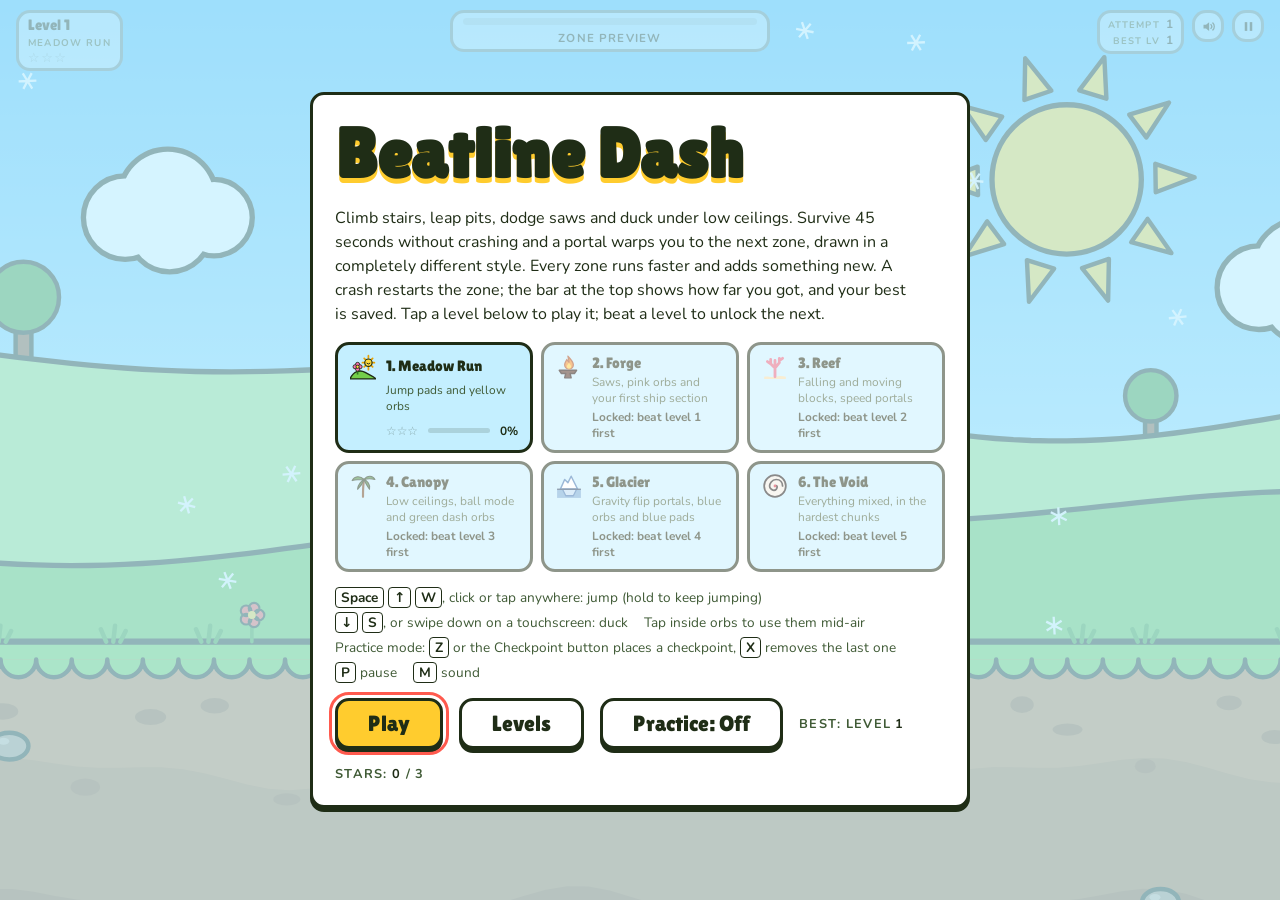
==== commit 7b867bbb: "Beatline Dash: stop meadow cliff edges from jittering The ragged cliff-face shape was seeded from th" ====
--- a/games/beatline-dash/index.html
+++ b/games/beatline-dash/index.html
@@ -578,13 +578,14 @@
       },
       side(g, x, y0, y1) {
         // a ragged cliff face with a few stones poking out, instead of a ruler-straight edge
-        const pts = [[x, y0]];
-        for (let y = y0 + 10, i = 0; y < y1; y += 12, i++) pts.push([x + (hash(Math.round(x) * 0.37 + i * 7.1) - 0.5) * 7, y]);
+        // shape keyed to the edge's world position, so it stays put while the camera scrolls
+        const wx = Math.round((x + camX) / 4), pts = [[x, y0]];
+        for (let y = y0 + 10, i = 0; y < y1; y += 12, i++) pts.push([x + (hash(wx * 0.37 + i * 7.1) - 0.5) * 7, y]);
         pts.push([x, y1]);
         g.beginPath(); pts.forEach(([px, py], i) => (i ? g.lineTo(px, py) : g.moveTo(px, py)));
-        g.lineTo(x + (pts.length > 2 ? 0 : 0), y1); out(g, 3.5);
+        out(g, 3.5);
         for (let y = y0 + 26, i = 0; y < Math.min(y1, y0 + 260); y += 46, i++) {
-          if (hash(Math.round(x) + i * 3.3) < 0.5) continue;
+          if (hash(wx + i * 3.3) < 0.5) continue;
           g.beginPath(); g.ellipse(x, y, 5, 4, 0, 0, TAU); g.fillStyle = C.rock; g.fill(); out(g, 2);
         }
       },
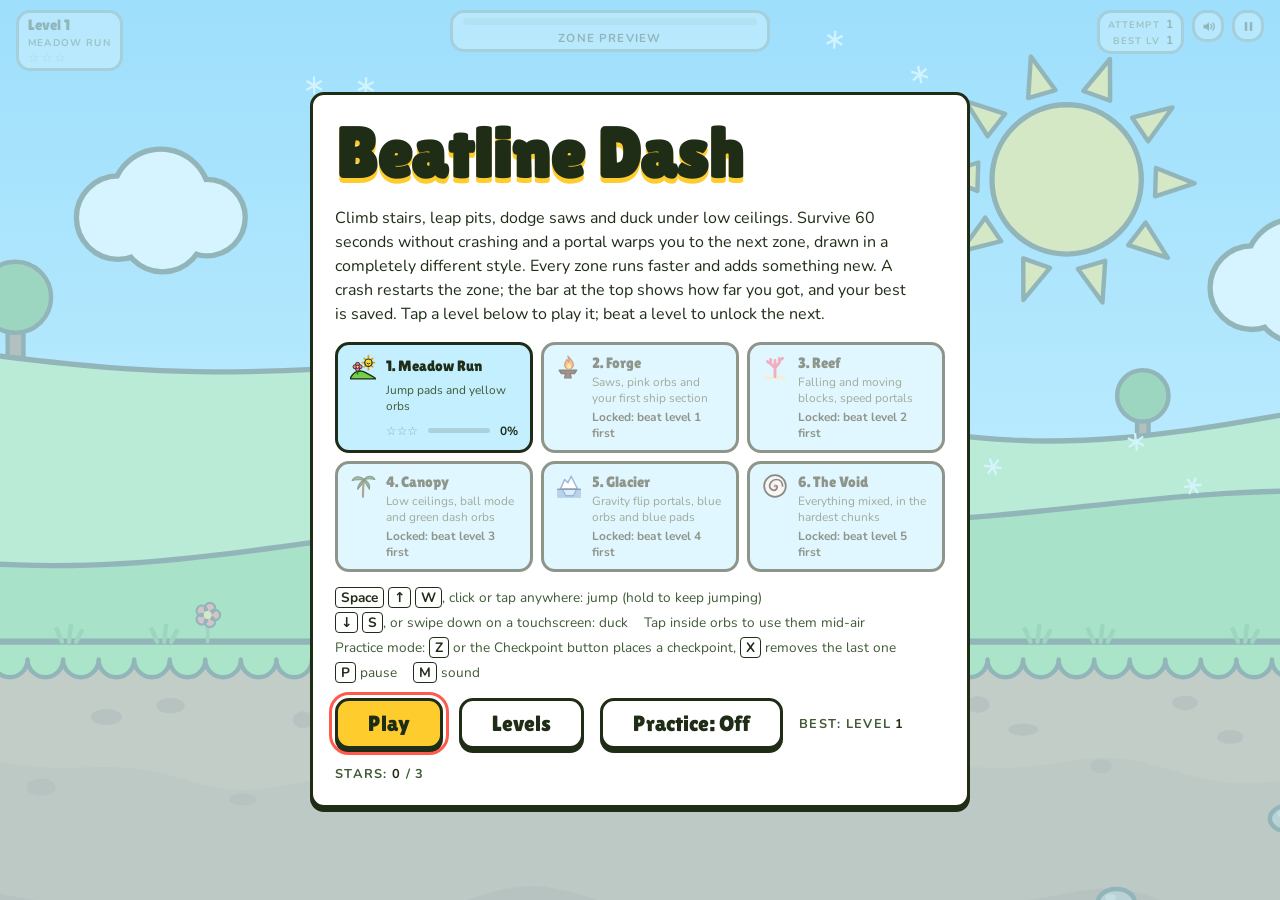
==== commit f26e342b: "Beatline Dash: 60-second levels with an underground stone cavern - Levels last 60 seconds. Every lev" ====
--- a/games/beatline-dash/index.html
+++ b/games/beatline-dash/index.html
@@ -285,7 +285,7 @@
 <div class="overlay" id="startScreen">
   <div class="sheet panel">
     <h1 class="title">Beatline Dash</h1>
-    <p class="lede">Climb stairs, leap pits, dodge saws and duck under low ceilings. Survive 45 seconds without crashing and a portal warps you to the next zone, drawn in a completely different style. Every zone runs faster and adds something new. A crash restarts the zone; the bar at the top shows how far you got, and your best is saved. Tap a level below to play it; beat a level to unlock the next.</p>
+    <p class="lede">Climb stairs, leap pits, dodge saws and duck under low ceilings. Survive 60 seconds without crashing and a portal warps you to the next zone, drawn in a completely different style. Every zone runs faster and adds something new. A crash restarts the zone; the bar at the top shows how far you got, and your best is saved. Tap a level below to play it; beat a level to unlock the next.</p>
     <ul class="zones" id="zoneList" aria-label="Levels: pick one to play"></ul>
     <p class="controls">
       <span><kbd>Space</kbd> <kbd>&uarr;</kbd> <kbd>W</kbd>, click or tap anywhere: jump (hold to keep jumping)</span>
@@ -331,7 +331,7 @@
   "use strict";
 
   // ---- Tuning -------------------------------------------------------------
-  const LEVEL_SECONDS = 45;       // consecutive seconds alive needed to reach the next zone
+  const LEVEL_SECONDS = 60;       // consecutive seconds alive needed to reach the next zone
   const B = 40;                   // one block, in logical pixels
   const P = 34;                   // player cube size
   const DUCK_H = 17;              // player hitbox height while ducking
@@ -1536,11 +1536,13 @@
       // terrain
       run(n) {
         const last = c.floors[c.floors.length - 1];
-        if (last && last.top === c.f && Math.abs(last.x + last.w - c.x) < 1e-6) last.w += n;
-        else c.floors.push({ t: "f", x: c.x, w: n, top: c.f });
+        if (last && !c.brk && last.top === c.f && Math.abs(last.x + last.w - c.x) < 1e-6) last.w += n;
+        else c.floors.push(c.ugOn ? { t: "f", x: c.x, w: n, top: c.f, ug: true } : { t: "f", x: c.x, w: n, top: c.f });
+        c.brk = false;
         c.x += n;
         return c;
       },
+      lava(x, w) { c.o.push({ t: "lava", x, w, top: c.f - 0.7 }); return c; },
       up(d = 1) { c.f += d; c.hi = Math.max(c.hi, c.f); return c; },
       down(d = 1) { c.f -= d; c.lo = Math.min(c.lo, c.f); return c; },
       gap(n) { c.x += n; return c; },
@@ -2374,7 +2376,7 @@
       c.down(3);
       c.overhang(ov0, ovw, 3.3, 2.2);            // the hill above the cave; the hole is wide enough that a jump off the edge lands inside
       c.run(ov0 + ovw + w(3) - c.x);
-      c.spike(ov0 + w(3.5)).spike(ov0 + w(9));
+      c.spike(ov0 + w(3.5)).spike(ov0 + ovw - w(3));
     } },
     { lvl: 0, tier: 2, name: "burrow", build(c, k, w) {
       // a longer cave with a spike pair inside and a step back up at the exit
@@ -2394,7 +2396,7 @@
       c.down(3);
       c.overhang(ov0, ovw, 3.3, 2.2);
       c.run(ov0 + ovw + w(3) - c.x);
-      c.saw("ground", ov0 + w(4)).spike(ov0 + w(10));
+      c.saw("ground", ov0 + w(4)).spike(ov0 + ovw - w(3));
     } },
     { lvl: 2, tier: 2, name: "sea cave", build(c, k, w) {
       const L = stepLen(k);
@@ -2403,7 +2405,7 @@
       c.down(3);
       c.overhang(ov0, ovw, 3.3, 2.2);
       c.run(ov0 + ovw + w(3) - c.x);
-      c.spike(ov0 + w(4)).spike(ov0 + w(9), 2);
+      c.spike(ov0 + w(4)).spike(ov0 + ovw - w(3.5), 2);
     } },
     { lvl: 3, tier: 2, name: "root hollow", build(c, k, w) {
       const L = stepLen(k);
@@ -2412,7 +2414,7 @@
       c.down(3);
       c.overhang(ov0, ovw, 3.3, 2.2);
       c.run(ov0 + ovw + w(3) - c.x);
-      c.spike(ov0 + w(3.5), 2).spike(ov0 + w(10));
+      c.spike(ov0 + w(3.5), 2).spike(ov0 + ovw - w(3));
     } },
 
     // ---- Orbs and pads: climbs, gravity flips and dashes ----
@@ -2570,6 +2572,51 @@
     c.name = "ball corridor";
     return c;
   }
+  // Underground: step down a quarry into the earth, run a stone cavern with its
+  // own hazards (crystal spikes, falling stalactites, lava pits, crushers), then
+  // spring back up to the surface.
+  function buildUnderground(k, level) {
+    const c = builder(k), w = n => Math.max(1, Math.round(n * k)), L = stepLen(k);
+    const DEPTH = 8, CLEAR = 4.6, bottom = -DEPTH;
+    c.run(3);
+    for (let i = 0; i < 4; i++) c.down(2).run(w(3));
+    const xs = c.x, ceil = bottom + CLEAR;
+    c.brk = true; c.ugOn = true;
+    c.run(w(3.5));
+    const xEnd = xs + Math.round((level >= 3 ? 14 : 12) * 8.25 * k);
+    const pats = {
+      crystals: () => c.spike(c.x, level >= 2 && Math.random() < 0.5 ? 2 : 1).run(w(4.5)),
+      lava: () => { const g = w(2.6); c.lava(c.x, g); c.gap(g).run(w(3.5)); },
+      stalactite: () => c.fall(c.x, 1).run(1 + w(4.5)),
+      crusher: () => c.slide(c.x, "gate", 1, 2).run(1 + w(4)),
+      ledge: () => (c.f === bottom ? c.up().run(L) : c.down().run(w(3.5))),
+    };
+    const names = Object.keys(pats);
+    let prev = "";
+    while (c.x < xEnd - w(5)) {
+      let n;
+      do n = names[Math.floor(Math.random() * names.length)]; while (n === prev);
+      prev = n;
+      pats[n]();
+    }
+    if (c.f !== bottom) c.down().run(w(3.5));
+    c.run(w(1.5));
+    const xe = c.x;
+    c.brk = true; c.ugOn = false;
+    // springs and steps back up to the surface
+    c.pad(c.x).run(w(2.5)).up(3).run(w(4));
+    c.pad(c.x).run(w(2.5)).up(3).run(w(6.5));
+    c.up().run(L).up().run(w(3.5));
+    for (const o of c.o) {
+      if (o.x < xs || o.x >= xe) continue;
+      if (o.t === "s") o.crystal = true;
+      if (o.t === "fb" || o.t === "mb") o.uceil = ceil;
+    }
+    c.o.push({ t: "ug", x: xs, w: xe - xs, ceil, surface: 0 });
+    c.allowLow = true;
+    c.name = "underground";
+    return c;
+  }
   function buildStar(k, which) {
     const ch = STAR_CHUNKS[which ?? Math.floor(Math.random() * STAR_CHUNKS.length)], c = buildChunk(ch, k);
     c.name = ch.name;
@@ -2583,8 +2630,8 @@
     const o = { t: s.t, id: nextId++, seed: (Math.random() * 1e9) | 0, used: false };
     const X = x0 + s.x * B, H = v => (hb + v) * B;
     switch (s.t) {
-      case "f": Object.assign(o, { x: X, w: s.w * B, top: H(s.top), bot: -4000 }); break;
-      case "s": Object.assign(o, { x: X, w: B, base: H(s.base), dir: s.dir }); break;
+      case "f": Object.assign(o, { x: X, w: s.w * B, top: H(s.top), bot: -4000 }); if (s.ug) o.ug = true; break;
+      case "s": Object.assign(o, { x: X, w: B, base: H(s.base), dir: s.dir }); if (s.crystal) o.crystal = true; break;
       case "b": Object.assign(o, { x: X, w: s.w * B, bot: H(s.bot), top: H(s.top) }); if (s.terrain) Object.assign(o, { terrain: true, back: H(s.back) }); break;
       case "p": Object.assign(o, { x: X, w: B, base: H(s.base), kind: s.kind || "yellow", dir: s.dir || 1 }); break;
       case "o": Object.assign(o, { x: X, w: B, cy: H(s.cy), kind: s.kind || "yellow" }); break;
@@ -2593,13 +2640,16 @@
       case "sp": Object.assign(o, { x: X, w: B, mult: s.mult, base: H(0), icon: speedName(s.mult) }); break;
       case "gp": Object.assign(o, { x: X, w: B, flip: s.flip, base: H(s.base), ceil: H(s.base) + CEIL_H }); break;
       case "roof": Object.assign(o, { x: X, w: s.w * B, ceil: H(s.ceil) }); break;
+      case "ug": Object.assign(o, { x: X, w: s.w * B, ceil: H(s.ceil), surface: H(s.surface), tip: tipsSeen.underground ? null : "underground" }); break;
+      case "lava": Object.assign(o, { x: X, w: s.w * B, top: H(s.top) }); break;
       case "lc": Object.assign(o, { x: X, w: s.w * B, bottom: H(s.bottom) + (s.clear ? s.clear * B : LOW_CEIL), cave: !!s.clear }); break;
-      case "fb": Object.assign(o, { x: X, w: s.w * B, hh: s.h, land: H(s.land), start: H(s.land) + 6 * B, bot: H(s.land) + 6 * B, vy: 0, state: "wait", timer: 0 }); break;
+      case "fb": Object.assign(o, { x: X, w: s.w * B, hh: s.h, land: H(s.land), start: H(s.land) + 6 * B, bot: H(s.land) + 6 * B, vy: 0, state: "wait", timer: 0 }); if (s.uceil !== undefined) { o.ug = true; o.uceil = H(s.uceil); } break;
       case "mb": {
         const base = H(s.base);
         Object.assign(o, { x: X, w: s.w * B, hh: s.h, kind: s.kind, d0: s.settle * B * k, L: 7 * B });
         if (s.kind === "gate") { o.rest = base + 64; o.far = base; } else { o.rest = base; o.far = base + 96; }
         o.bot = o.far;
+        if (s.uceil !== undefined) { o.ug = true; o.uceil = H(s.uceil); }
         break;
       }
       case "saw": {
@@ -2657,7 +2707,7 @@
     shake: 0, flash: 0,
     sim: false, fixedSpeed: 0, noSpawn: false,
     pmode: "cube", secBase: 0, speedMult: 1, planMult: 1, dashT: 0,
-    runStars: new Set(), events: [], starNext: 0, airTop: 0, airFrom: 0,
+    runStars: new Set(), events: [], starNext: 0, airTop: 0, airFrom: 0, killH: -100, inUG: false,
   };
   const particles = [];
   let camH = 0;   // vertical camera: how far above the base floor the view is centred (px)
@@ -2808,6 +2858,7 @@
     flip: "<b>Gravity flip!</b>You'll run on the ceiling until the next portal. Jumping still works, just upside down.",
     ship: "<b>Ship!</b>Hold to fly up, let go to sink. Touching anything crashes, even the floor.",
     ball: "<b>Ball!</b>Tap to swap between the floor and the ceiling.",
+    underground: "<b>Underground!</b>Watch for crystal spikes, falling stalactites, crushers and lava.",
   };
   let tipTimer = 0;
   function showToast(html, ms) {
@@ -2877,12 +2928,13 @@
     if (S.level < 2) return q < 0.2 ? [1, 0.35, 0] : q < 0.45 ? [0.5, 1, 0.25] : q < 0.7 ? [0.2, 1, 0.6] : [0, 0.4, 1];
     return q < 0.25 ? [1, 0.15, 0] : q < 0.5 ? [0.6, 1, 0.1] : q < 0.75 ? [0.25, 1, 0.45] : [0, 0.3, 1];
   }
-  // Special sections per level: three star routes, a ship tunnel from level 2
-  // and a ball corridor from level 4, at fixed points of the level's clock.
+  // Special sections per level: three star routes, an underground stone cavern,
+  // a ship tunnel from level 2 and a ball corridor from level 4, at fixed points
+  // of the level's clock.
   function planEvents() {
-    const ev = [{ at: 0.15, kind: "star" }, { at: 0.5, kind: "star" }, { at: 0.82, kind: "star" }];
-    if (S.level >= 1) ev.push({ at: 0.25, kind: "ship" });
-    if (S.level >= 3) ev.push({ at: 0.64, kind: "ball" });
+    const ev = [{ at: 0.12, kind: "star" }, { at: 0.62, kind: "star" }, { at: 0.9, kind: "star" }, { at: 0.38, kind: "underground" }];
+    if (S.level >= 1) ev.push({ at: 0.2, kind: "ship" });
+    if (S.level >= 3) ev.push({ at: 0.74, kind: "ball" });
     S.events = ev.sort((a, b) => a.at - b.at);
     S.starNext = 0;
   }
@@ -2891,9 +2943,9 @@
     const m = pace === "slow" ? 0.8 : pace === "fast" ? (S.level >= 2 && Math.random() < 0.4 ? 1.5 : 1.25) : 1;
     return clamp(m, 0.8 / kBase, 1.94 / kBase);   // stay inside the speeds every chunk is checked at
   }
-  function fits(c, room) { return S.hb + c.lo >= 0 && S.hb + c.hi <= MAX_HB && c.x / (8.25 * c.k) <= room; }
+  function fits(c, room) { return (c.allowLow || S.hb + c.lo >= 0) && S.hb + c.hi <= MAX_HB && c.x / (8.25 * c.k) <= room; }
   function special(kind, kBase, room) {
-    const c = kind === "ship" ? buildShip(kBase, S.level) : kind === "ball" ? buildBall(kBase, S.level) : buildStar(kBase);
+    const c = kind === "ship" ? buildShip(kBase, S.level) : kind === "ball" ? buildBall(kBase, S.level) : kind === "underground" ? buildUnderground(kBase, S.level) : buildStar(kBase);
     c.k = kBase; c.mult = 1;
     return fits(c, room) ? c : null;
   }
@@ -2989,7 +3041,16 @@
   // ---- Physics ------------------------------------------------------------
   // Moving obstacles are driven by the player's distance, not the clock, so
   // each one is guaranteed to be in its resting pose when the player reaches it.
-  const KILL_H = -100;                     // falling this far below the base floor means you fell into a pit
+  const KILL_H = -100;                     // falling this far below the lowest nearby floor means you fell into a pit
+  function killHeight() {
+    const p = S.player;
+    let lo = Infinity;
+    for (const o of S.objs) {
+      if (o.x > p.x + 8 * B) break;
+      if (o.t === "f" && o.x + o.w > p.x - 3 * B) lo = Math.min(lo, o.top);
+    }
+    return (lo === Infinity ? 0 : lo) + KILL_H;
+  }
   const bob = (d, d0, L) => (d <= d0 ? 0 : 0.5 - 0.5 * Math.cos((TAU * (d - d0)) / L));
   function updateDynamics(dt) {
     const p = S.player, sp = speed();
@@ -3063,6 +3124,9 @@
         case "roof":
           if (mode === "ship" && p.h + ph > o.ceil) return die();
           break;
+        case "lava":
+          if (p.x + P - 4 > o.x && p.x + 4 < o.x + o.w && p.h < o.top) return die();
+          break;
         case "s": {
           const cx = o.x + B / 2;
           if (p.x + P - 4 > cx - 8 && p.x + 4 < cx + 8) {
@@ -3117,7 +3181,7 @@
           break;
       }
     }
-    if (p.h < KILL_H || p.h > KILL_TOP) return die();
+    if (p.h < S.killH || p.h > KILL_TOP) return die();
     p.grounded = grounded;
     if (!grounded) return;
     if (mode === "cube" && (S.held || S.buffer > 0)) { p.vy = (S.flipped ? -1 : 1) * JUMP_V; p.grounded = false; S.buffer = 0; }
@@ -3125,6 +3189,7 @@
   }
   function physicsSteps(dt) {
     const n = Math.ceil(dt / (1 / 240) - 1e-9), h = dt / n;
+    S.killH = killHeight();
     for (let i = 0; i < n && !S.dead; i++) step(h);
     S.buffer = Math.max(0, S.buffer - dt);
   }
@@ -3143,7 +3208,7 @@
       target = Math.max(target, S.surf - 3 * B, p.h - 170);           // follow climbs and big bounces
     }
     const ease = 1 - Math.exp(-dt * 3.5);
-    camH += (Math.max(0, target) - camH) * ease;
+    camH += (target - camH) * ease;
     camSurf += ((S.pmode !== "cube" ? S.secBase : S.surf) - camSurf) * ease;
     // pull back slightly in ship/ball sections and while bouncing high off orbs and pads
     if (S.pmode === "cube" && Math.abs(p.h - S.surf) > 2.5 * B) zoomHold = 1.4;
@@ -3180,14 +3245,15 @@
     for (const o of S.objs) {
       if (o.t !== "f") continue;
       const last = floors[floors.length - 1];
-      if (last && last.top === o.top && Math.abs(last.x + last.w - o.x) < 1) last.w = o.x + o.w - last.x;
-      else floors.push({ x: o.x, w: o.w, top: o.top });
+      if (last && last.top === o.top && !!last.ug === !!o.ug && Math.abs(last.x + last.w - o.x) < 1) last.w = o.x + o.w - last.x;
+      else floors.push({ x: o.x, w: o.w, top: o.top, ug: !!o.ug });
     }
     const sn = v => (st.pixel ? Math.round(v / PX) * PX : v);
     for (const f of floors) {
       const x0 = f.x - camX, x1 = x0 + f.w;
       if (x1 < vL - 40 || x0 > vR + 40) continue;
       const cx0 = sn(Math.max(x0, vL - 40)), cx1 = sn(Math.min(x1, vR + 40));
+      if (f.ug) { stoneGround(g, cx0 - 1, cx1 + 1, GROUND - f.top, wBot); continue; }
       g.save();
       g.beginPath(); g.rect(cx0 - 0.5, wTop - 60, cx1 - cx0 + 1, wBot - wTop + 120); g.clip();
       g.translate(0, -f.top);
@@ -3201,12 +3267,157 @@
       if (x1 < vL - 40 || x0 > vR + 40) continue;
       const touchPrev = prev && Math.abs(prev.x + prev.w - f.x) < 1;
       const touchNext = next && Math.abs(f.x + f.w - next.x) < 1;
-      if (!touchPrev) st.side(g, x0, y, wBot);
-      else if (prev.top < f.top) st.side(g, x0, y, GROUND - prev.top);
-      if (!touchNext) st.side(g, x1, y, wBot);
-      else if (next.top < f.top) st.side(g, x1, y, GROUND - next.top);
-    }
-  }
+      const side = f.ug ? stoneSide : (g2, a, b, c2) => st.side(g2, a, b, c2);
+      if (!touchPrev) side(g, x0, y, wBot);
+      else if (prev.top < f.top) side(g, x0, y, GROUND - prev.top);
+      if (!touchNext) side(g, x1, y, wBot);
+      else if (next.top < f.top) side(g, x1, y, GROUND - next.top);
+    }
+  }
+  // ---- Underground art (shared by every zone) ------------------------------
+  const STONE = { base: "#6d717b", dark: "#4d515b", light: "#8d929c", rim: "#a3a8b1", back: "#24262d", back2: "#2e3139", ink: "#1a1b20" };
+  const ORES = [["#1e1e22", "#3a3a40"], ["#d9a878", "#8a5a34"], ["#ffd23f", "#b0800a"], ["#5ee9ff", "#1f8ea3"], ["#45dd86", "#1c7a45"], ["#e04545", "#7a1c1c"]];
+  // Stone with patches and ore clusters, painted once into a repeating tile
+  // (drawing hundreds of little shapes every frame was far too slow).
+  // Tiles are painted at screen resolution (RES device pixels per world pixel), so
+  // they can be copied without smoothing and still look sharp.
+  const STONE_TILE = 408;
+  let stoneTiles = {}, lampGlow = null, tileRes = 0;
+  function artRes() {
+    const r = Math.max(1, Math.min(4, Math.round(scale * dpr)));
+    if (r !== tileRes) { tileRes = r; stoneTiles = {}; lampGlow = null; }
+    return r;
+  }
+  function stoneTile(dim) {
+    const R = artRes();
+    if (stoneTiles[dim]) return stoneTiles[dim];
+    const T = STONE_TILE, cv = document.createElement("canvas"); cv.width = cv.height = T * R;
+    const g = cv.getContext("2d"), cs = 34, n = T / cs;
+    g.scale(R, R);
+    const rnd = rng(dim ? 977 : 331);
+    g.fillStyle = dim ? STONE.back : STONE.base; g.fillRect(0, 0, T, T);
+    for (let ci = 0; ci < n; ci++) for (let ri = 0; ri < n; ri++) {
+      const h = rnd(), cx = ci * cs + (rnd() - 0.5) * 10, cy = ri * cs + (rnd() - 0.5) * 10;
+      if (h < 0.34) {                                  // darker or lighter patch of rock
+        g.fillStyle = dim ? STONE.back2 : h < 0.17 ? STONE.dark : STONE.light;
+        g.beginPath(); g.moveTo(cx + 4, cy + 6); g.lineTo(cx + 20 + h * 20, cy + 3); g.lineTo(cx + 26, cy + 18); g.lineTo(cx + 8, cy + 22); g.closePath(); g.fill();
+      } else if (h > (dim ? 0.93 : 0.84)) {             // an ore cluster
+        const [col, edge] = ORES[Math.floor(rnd() * ORES.length)];
+        g.globalAlpha = dim ? 0.45 : 1;
+        for (let j = 0; j < 4; j++) {
+          const ox = cx + 8 + rnd() * 18, oy = cy + 8 + rnd() * 18, r = 3 + rnd() * 2;
+          g.beginPath(); g.moveTo(ox, oy - r); g.lineTo(ox + r, oy); g.lineTo(ox, oy + r); g.lineTo(ox - r, oy); g.closePath();
+          g.fillStyle = col; g.fill(); g.lineWidth = 1.2; g.strokeStyle = edge; g.stroke();
+        }
+        g.globalAlpha = 1;
+      }
+    }
+    return (stoneTiles[dim] = cv);
+  }
+  // Copies the stone tile over x0..x1 by y0..y1, anchored to the world so it
+  // scrolls with the ground (plain image copies are much cheaper than a pattern fill).
+  function stoneFill(g, x0, x1, y0, y1, dim) {
+    x0 = Math.max(x0, vL - 10); x1 = Math.min(x1, vR + 10);
+    y0 = Math.max(y0, wTop - 10); y1 = Math.min(y1, wBot + 10);
+    if (y1 <= y0 || x1 <= x0) return;
+    const T = STONE_TILE, tile = stoneTile(dim), R = tileRes;
+    const tx0 = Math.floor((camX + x0) / T) * T - camX;
+    g.imageSmoothingEnabled = false;
+    for (let tx = tx0; tx < x1; tx += T) for (let ty = Math.floor(y0 / T) * T; ty < y1; ty += T) {
+      const ax = Math.max(tx, x0), bx = Math.min(tx + T, x1), ay = Math.max(ty, y0), by = Math.min(ty + T, y1);
+      if (bx > ax && by > ay) g.drawImage(tile, (ax - tx) * R, (ay - ty) * R, (bx - ax) * R, (by - ay) * R, ax, ay, bx - ax, by - ay);
+    }
+    g.imageSmoothingEnabled = true;
+  }
+  // A pre-drawn lantern glow
+  function lampSprite() {
+    const R = artRes();
+    if (lampGlow) return lampGlow;
+    const cv = document.createElement("canvas"); cv.width = cv.height = 140 * R;
+    const g = cv.getContext("2d"), grd = g.createRadialGradient(70 * R, 70 * R, 2, 70 * R, 70 * R, 70 * R);
+    grd.addColorStop(0, "rgba(255,190,90,0.35)"); grd.addColorStop(1, "rgba(255,190,90,0)");
+    g.fillStyle = grd; g.fillRect(0, 0, 140 * R, 140 * R);
+    return (lampGlow = cv);
+  }
+  // Stone floor surface for the cavern
+  function stoneGround(g, x0, x1, y, bottom) {
+    stoneFill(g, x0, x1, y, bottom, false);
+    g.fillStyle = STONE.rim; g.fillRect(x0, y, x1 - x0, 5);
+    g.beginPath(); g.moveTo(x0, y); g.lineTo(x1, y); g.lineWidth = 3; g.strokeStyle = STONE.ink; g.stroke();
+    const s = 26, i0 = Math.floor((camX + x0) / s) - 1, i1 = Math.ceil((camX + x1) / s) + 1;   // gravel along the top
+    g.fillStyle = STONE.dark;
+    for (let i = i0; i < i1; i++) { if (hash(i * 3.7) < 0.5) continue; const gx = i * s - camX + hash(i) * 14; if (gx > x0 && gx < x1) { g.beginPath(); g.ellipse(gx, y + 11, 3, 2, 0, 0, TAU); g.fill(); } }
+  }
+  function stoneSide(g, x, y0, y1) { g.beginPath(); g.moveTo(x, y0); g.lineTo(x, Math.min(y1, wBot)); g.lineWidth = 3; g.strokeStyle = STONE.ink; g.stroke(); }
+  // The cavern: dark rock behind, solid rock overhead with the zone's surface on top
+  function drawUnderground(g, st, x, o, t) {
+    const yc = GROUND - o.ceil, ys = GROUND - o.surface;
+    stoneFill(g, x, x + o.w, yc, wBot, true);
+    // hanging lanterns every so often, for a little warm light
+    for (let lx = Math.ceil((camX + x) / 260) * 260 + 90; lx < camX + x + o.w - 40; lx += 260) {
+      const sx = lx - camX;
+      if (sx < vL - 40 || sx > vR + 40) continue;
+      g.imageSmoothingEnabled = false; g.drawImage(lampSprite(), sx - 70, yc - 30, 140, 140); g.imageSmoothingEnabled = true;
+      g.beginPath(); g.moveTo(sx, yc); g.lineTo(sx, yc + 30); g.lineWidth = 2; g.strokeStyle = STONE.ink; g.stroke();
+      g.fillStyle = "#ffcf6b"; g.fillRect(sx - 5, yc + 30, 10, 13); g.strokeRect(sx - 5, yc + 30, 10, 13);
+    }
+    // solid rock overhead, capped with the zone's own surface
+    stoneFill(g, x, x + o.w, ys + 30, yc, false);
+    g.save(); g.beginPath(); g.rect(x, ys - 40, o.w, 72); g.clip();
+    g.translate(0, -o.surface); st.ground(g, x - 1, x + o.w + 1, GROUND + 34, t); g.restore();
+    // lumpy ceiling edge and the cave-mouth faces
+    g.beginPath(); g.moveTo(x, yc);
+    for (let px = x + 10, i = 0; px < x + o.w - 6; px += 12, i++) g.lineTo(px, yc + 3 + hash(Math.round((px + camX) / 12) * 1.3) * 8);
+    g.lineTo(x + o.w, yc); g.closePath(); g.fillStyle = STONE.dark; g.fill();
+    g.beginPath(); g.moveTo(x, yc + 4); g.lineTo(x + o.w, yc + 4); g.moveTo(x, ys); g.lineTo(x, yc); g.moveTo(x + o.w, ys); g.lineTo(x + o.w, yc);
+    g.lineWidth = 3; g.strokeStyle = STONE.ink; g.stroke();
+  }
+  function drawLava(g, x, o, t) {
+    const y = GROUND - o.top;
+    const grd = g.createLinearGradient(0, y, 0, y + 90);
+    grd.addColorStop(0, "#ffb02e"); grd.addColorStop(0.3, "#ff5a1f"); grd.addColorStop(1, "#8a1a0a");
+    g.fillStyle = grd;
+    g.beginPath(); g.moveTo(x, wBot);
+    for (let px = x; px <= x + o.w; px += 6) g.lineTo(px, y + Math.sin((px + camX) * 0.08 + t * 4) * 2.5);
+    g.lineTo(x + o.w, wBot); g.closePath(); g.fill();
+    g.fillStyle = "#ffe08a";
+    for (let i = 0; i < 3; i++) { const bx = x + ((i * 37 + t * 20) % Math.max(10, o.w)), r = 2 + ((t * 3 + i) % 1) * 3; g.beginPath(); g.arc(bx, y + 4, r, 0, TAU); g.fill(); }
+    const glow = g.createLinearGradient(0, y - 50, 0, y);
+    glow.addColorStop(0, "rgba(255,120,30,0)"); glow.addColorStop(1, "rgba(255,120,30,0.35)");
+    g.fillStyle = glow; g.fillRect(x - 10, y - 50, o.w + 20, 50);
+  }
+  function drawCrystal(g, x, by, dir, seed) {
+    const cols = [["#b98bff", "#7a4de0", "#e3d2ff"], ["#5ee9ff", "#1f8ea3", "#d6fbff"]][seed & 1];
+    const shard = (cx, w, h) => { g.beginPath(); g.moveTo(cx - w, by); g.lineTo(cx - w * 0.6, by - dir * h * 0.75); g.lineTo(cx, by - dir * h); g.lineTo(cx + w * 0.6, by - dir * h * 0.75); g.lineTo(cx + w, by); g.closePath(); };
+    for (const [cx, w, h] of [[x + 11, 6, 22], [x + 29, 6, 24], [x + 20, 8, B - 6]]) {
+      shard(cx, w, h); g.fillStyle = cols[0]; g.fill(); g.lineWidth = 2.2; g.strokeStyle = STONE.ink; g.stroke();
+      g.beginPath(); g.moveTo(cx, by - dir * h); g.lineTo(cx + w * 0.6, by - dir * h * 0.75); g.lineTo(cx + w * 0.3, by); g.closePath(); g.fillStyle = cols[1]; g.fill();
+      g.beginPath(); g.moveTo(cx - w * 0.3, by - dir * 3); g.lineTo(cx - w * 0.15, by - dir * h * 0.6); g.lineWidth = 1.5; g.strokeStyle = cols[2]; g.stroke();
+    }
+  }
+  function drawStalactite(g, x, top, w, h, falling, uceilY) {
+    g.save();
+    if (falling) { g.beginPath(); g.rect(x - 10, uceilY, w + 20, 4000); g.clip(); }
+    if (falling) {
+      g.beginPath(); g.moveTo(x + 2, top); g.lineTo(x + w - 2, top); g.lineTo(x + w * 0.62, top + h * 0.7); g.lineTo(x + w / 2, top + h); g.lineTo(x + w * 0.38, top + h * 0.7); g.closePath();
+    } else {
+      g.beginPath(); g.moveTo(x, top + h); g.lineTo(x + 3, top + h * 0.35); g.lineTo(x + w * 0.4, top + 4); g.lineTo(x + w * 0.8, top + h * 0.2); g.lineTo(x + w, top + h); g.closePath();
+    }
+    g.fillStyle = STONE.base; g.fill(); g.lineWidth = 2.6; g.strokeStyle = STONE.ink; g.stroke();
+    g.beginPath(); g.moveTo(x + w * 0.35, top + 6); g.lineTo(x + w * 0.45, top + h * 0.55); g.lineWidth = 2; g.strokeStyle = STONE.light; g.stroke();
+    g.restore();
+  }
+  function drawCrusher(g, x, o, uceilY) {
+    const tp = GROUND - (o.bot + o.hh * B), bt = GROUND - o.bot;
+    g.fillStyle = STONE.dark; g.fillRect(x + o.w / 2 - 6, uceilY, 12, tp - uceilY);
+    g.strokeStyle = STONE.ink; g.lineWidth = 2.5; g.strokeRect(x + o.w / 2 - 6, uceilY, 12, tp - uceilY);
+    stoneFill(g, x, x + o.w, tp, bt, false);
+    g.fillStyle = "#9aa3ad"; g.fillRect(x, tp + 8, o.w, 7);
+    g.beginPath(); for (let i = 0; i < 4; i++) { g.moveTo(x + 2 + i * (o.w - 4) / 3, bt); g.lineTo(x + 2 + i * (o.w - 4) / 3 + 3, bt - 6); }
+    g.lineWidth = 2; g.stroke();
+    g.lineWidth = 3; g.strokeRect(x, tp, o.w, bt - tp);
+  }
+
   // Cave roof: the zone's own ground texture, with a ragged underside and a shadowy cave behind it.
   function drawOverhang(g, st, x, o, t) {
     const yb = GROUND - o.bot, yt = GROUND - o.top, yf = GROUND - o.back;
@@ -3239,6 +3450,7 @@
     if (z !== 1) { g.translate(zx, zy); g.scale(z, z); g.translate(-zx, -zy); }
     vL = zx - zx / z; vR = zx + (viewW - zx) / z;
     wTop = zy + (-offY - cs - 20 - zy) / z; wBot = zy + (viewH - offY - cs + 20 - zy) / z;
+    for (const o of S.objs) if (o.t === "ug") { const x = o.x - camX; if (x < vR + 20 && x + o.w > vL - 20) drawUnderground(g, st, x, o, t); }
     for (const o of S.objs) if (o.t === "roof") { const x = o.x - camX; if (x < vR + 20 && x + o.w > vL - 20) st.roof(g, x, o.w, GROUND - o.ceil, t, o.seed); }
     drawTerrain(g, st, t);
     // big-moment wash: over backdrop and ground only, so obstacles stay crisp
@@ -3249,7 +3461,8 @@
       if (x > right) break;
       if (x + o.w < vL - 80) continue;
       switch (o.t) {
-        case "s": st.spike(g, x, GROUND - o.base, o.dir, o.seed); break;
+        case "s": if (o.crystal) drawCrystal(g, x, GROUND - o.base, o.dir, o.seed); else st.spike(g, x, GROUND - o.base, o.dir, o.seed); break;
+        case "lava": drawLava(g, x, o, t); break;
         case "b": {
           const bh = o.top - o.bot;
           if (o.terrain) { drawOverhang(g, st, x, o, t); break; }
@@ -3260,12 +3473,18 @@
         }
         case "mb": {
           const tp = o.bot + o.hh * B;
+          if (o.ug) { drawCrusher(g, x, o, GROUND - o.uceil); break; }
           st.track(g, x + o.w / 2, GROUND - (Math.max(o.rest, o.far) + o.hh * B + 12), GROUND - Math.min(o.rest, o.far));
           st.block(g, x, GROUND - tp, o.w, o.hh * B, o.seed);
           break;
         }
         case "fb": {
           const tp = o.bot + o.hh * B;
+          if (o.ug) {
+            const sx = o.state === "shake" && !reducedMotion ? x + Math.sin(t * 90) * 2.5 : x;
+            drawStalactite(g, sx, GROUND - tp, o.w, o.hh * B, o.state !== "rest", GROUND - o.uceil);
+            break;
+          }
           const sx = o.state === "shake" && !reducedMotion ? x + Math.sin(t * 90) * 2.5 : x;
           if (o.state === "wait" || o.state === "shake") st.chain(g, sx + o.w / 2, wTop, GROUND - tp);
           st.block(g, sx, GROUND - tp, o.w, o.hh * B, o.seed);
@@ -3485,7 +3704,7 @@
       if (fast ? n % 4 === 0 : n % 2 === 0) {
         const o = ac.createOscillator(), g = ac.createGain(), f = ac.createBiquadFilter();
         o.type = st.bass; o.frequency.value = midi(root + BASS[(fast ? n >> 2 : n >> 1) % 8]);
-        f.type = "lowpass"; f.frequency.value = st.cutoff + S.level * 40;
+        f.type = "lowpass"; f.frequency.value = (st.cutoff + S.level * 40) * (S.inUG ? 0.45 : 1);   // muffled underground
         env(g, t, 0.01, 0.28, 0.18);
         o.connect(f).connect(g).connect(master); o.start(t); o.stop(t + 0.2);
       } else if (fast ? n % 4 === 2 : S.level > 0 || n % 4 === 1) {
@@ -3699,6 +3918,8 @@
     } else {
       p.rot += dt * 6.2;
     }
+    S.inUG = false;
+    for (const o of S.objs) { if (o.x > p.x) break; if (o.t === "ug" && p.x < o.x + o.w) S.inUG = true; }
     const camRight = camLeft() + viewW;
     for (const o of S.objs) {
       if (o.x > camRight) break;
@@ -3731,7 +3952,7 @@
     if (chunk !== null) {
       S.fixedSpeed = 330 * k; S.noSpawn = true;
       let c, ch;
-      if (chunk && chunk.special) c = chunk.special === "ship" ? buildShip(k, level) : chunk.special === "ball" ? buildBall(k, level) : buildStar(k, chunk.which);
+      if (chunk && chunk.special) c = chunk.special === "ship" ? buildShip(k, level) : chunk.special === "ball" ? buildBall(k, level) : chunk.special === "underground" ? buildUnderground(k, level) : buildStar(k, chunk.which);
       else { ch = typeof chunk === "number" ? CHUNKS[chunk] : CHUNKS.find(c => c.name === chunk); c = buildChunk(ch, k); c.name = ch.name; }
       const x0 = 12 * B;
       S.objs = [
@@ -3843,7 +4064,7 @@
     }
     requestAnimationFrame(frame);
   }
-  window.__beatline = { S, setZoom: z => { zoom = z; }, particleCount: () => particles.length, render, CHUNKS, STAR_CHUNKS, buildShip, buildBall, buildStar, STYLES, solve, buildChunk, place, setEnv, startGame, spawn, speed, emit, updateCamera, updateDynamics, LEVEL_SECONDS, B, CEIL_H };
+  window.__beatline = { S, dbg: () => ({ wTop, wBot, vL, vR, camH, zoom }), buildUnderground, setZoom: z => { zoom = z; }, particleCount: () => particles.length, render, CHUNKS, STAR_CHUNKS, buildShip, buildBall, buildStar, STYLES, solve, buildChunk, place, setEnv, startGame, spawn, speed, emit, updateCamera, updateDynamics, LEVEL_SECONDS, B, CEIL_H };
   try { window.claude?.hot?.snapshot?.(() => ({ mode: S.mode, level: S.level, attempts: S.attempts })); } catch { /* no hot reload */ }
   const hot = window.claude?.hot;
   if (hot?.ready) hot.ready(boot); else boot(hot?.data ?? {});
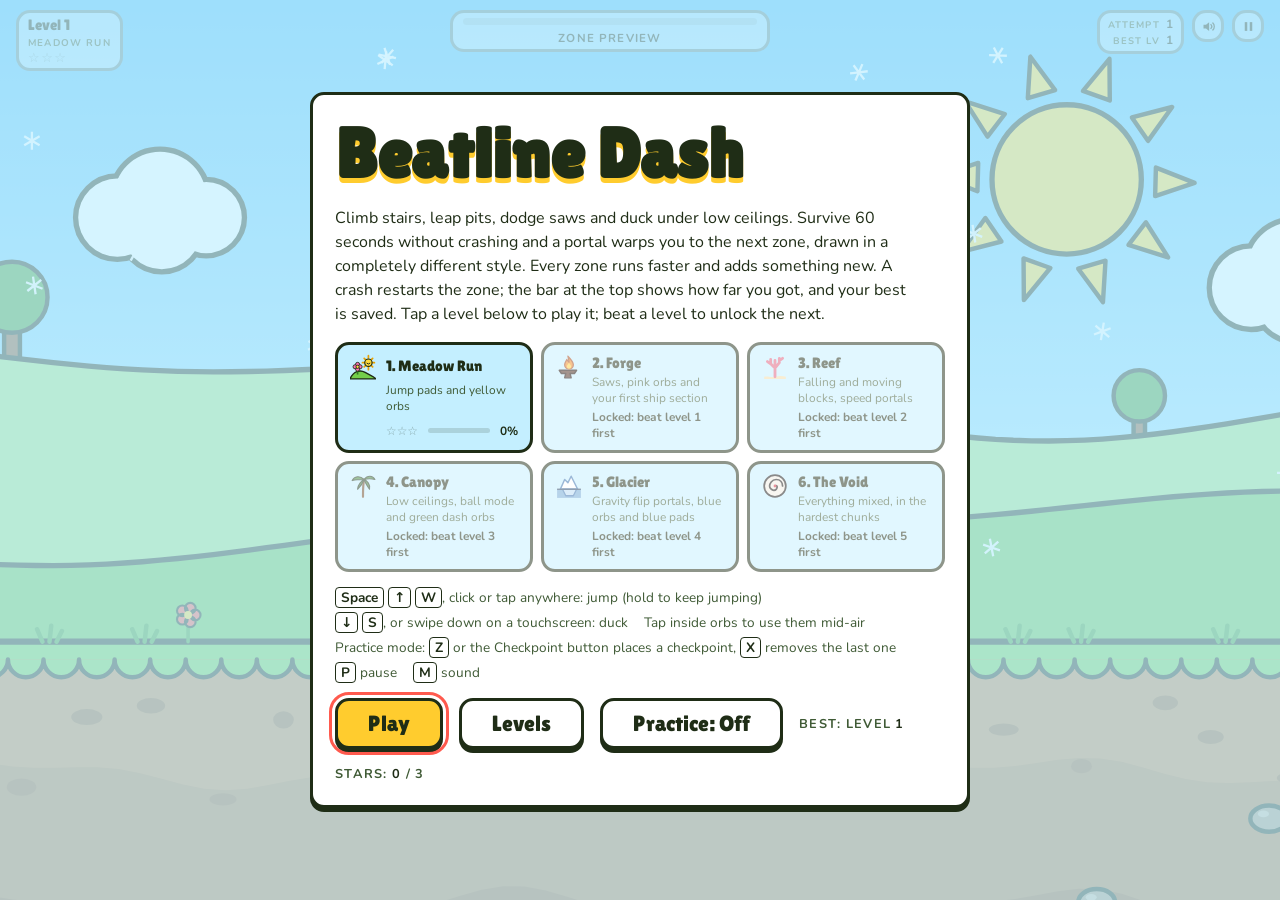
==== commit b2647521: "Beatline Dash: real star routes, fewer ores, telegraphed stalactites - Three new star routes, each a" ====
--- a/games/beatline-dash/index.html
+++ b/games/beatline-dash/index.html
@@ -2511,29 +2511,61 @@
 
   // Star side routes: the star sits on a harder branch; missing it drops you
   // back onto the normal path.
+  // Star routes: each star sits on a harder alternative path that splits off the
+  // main one. Skipping it is always safe; taking it costs a risk.
   const STAR_CHUNKS = [
-    { name: "star: high road", build(c, k, w) {
-      c.run(2);
-      c.block(2, 2, 1);
-      const a = 4 + w(1.6); c.block(a, 2, 1, 1);
-      const b = a + 2 + w(1.6); c.block(b, 2, 1, 2);
-      c.star(b + 1, 3.3);
-      c.run(b + 2 + w(7) - c.x);
-      c.spike(c.x - w(2.5));
-    } },
-    { name: "star: upper deck", build(c, k, w) {
-      // a thin deck you can jump onto for the star, or simply run underneath
+    { name: "star: sky path", build(c, k, w) {
+      // tap the orb at the top of a jump to reach a row of high slabs; hop the gaps between them
       c.run(3);
-      const d = c.x + w(1.5), dw = w(8);
-      c.block(d, dw, 0.6, 0.9);
-      c.star(d + dw - w(3), 1.5);
-      c.run(d + dw + w(4) - c.x);
-      c.spike(c.x).run(w(3.5));
-    } },
-    { name: "star: pillar", build(c, k, w) {
-      c.run(3).gap(w(1.6)).run(1);
-      c.star(c.x - 0.5, 0);
-      c.gap(w(1.6)).run(w(5));
+      const e = c.x, ox = e + w(1.3), ST = 4;
+      c.orb(ox, 2.9);
+      const pw = w(3), gp = w(2.2);
+      let x = ox + w(1.6);
+      const s1 = x;
+      for (const [i, tp] of [[0, ST], [1, ST + 1], [2, ST + 0.5]]) {
+        c.block(x, pw, 0.6, tp - 0.6);
+        if (i === 2) c.star(x + pw - 1, tp + 0.2);
+        x += pw + (i < 2 ? gp : 0);
+      }
+      c.run(x + w(4) - c.x);
+      c.spike(s1 + Math.floor(pw / 2));              // the main path underneath has its own, easier hazard
+      c.hi = Math.max(c.hi, ST + 1); c.allowHigh = true;
+    } },
+    { name: "star: broken bridge", build(c, k, w) {
+      // the safe way drops into a trench; the star is on a broken bridge across the top
+      const T = 4;
+      c.run(3);
+      const x0 = c.x;
+      c.down(T);
+      const pw = w(2.5), gp = w(2.2);
+      let x = x0 + w(2.4);
+      for (let i = 0; i < 3; i++) {
+        c.block(x, pw, 0.6, T - 0.6);
+        if (i === 1) c.spike(x + Math.floor(pw / 2), 1, T);
+        if (i === 2) c.star(x + pw / 2, T + 0.2);
+        x += pw + gp;
+      }
+      c.run(x - c.x + w(1));
+      c.spike(x0 + w(6.5));
+      c.pad(c.x).run(w(2.5)).up(T).run(w(4));
+      c.allowLow = true;
+    } },
+    { name: "star: secret pit", build(c, k, w) {
+      // what looks like a pit drops into a hidden tunnel with the star; a spring
+      // under a second hole throws you back up. Jump the holes to skip it.
+      const D = 4.5;
+      c.run(3);
+      const x0 = c.x;
+      c.down(D);
+      const h1 = w(2.4), L1 = w(13), h2 = w(3.8);
+      const s0 = x0 + h1;
+      c.overhang(s0, L1, D - 1.1, 1.1);              // the ground you run on, with the tunnel under it
+      c.run(s0 + L1 - c.x);
+      c.spike(s0 + w(5)).spike(s0 + w(9.5), 2);
+      c.star(s0 + L1 - w(2), 0.2);
+      c.pad(c.x + 1.2).run(h2);                      // clear of the tunnel roof, so the launch never clips it
+      c.up(D).run(w(4.5));
+      c.allowLow = true;
     } },
   ];
   // Ship tunnel: floor, ceiling and pillar gates to weave through. Tighter in later levels.
@@ -2643,7 +2675,13 @@
       case "ug": Object.assign(o, { x: X, w: s.w * B, ceil: H(s.ceil), surface: H(s.surface), tip: tipsSeen.underground ? null : "underground" }); break;
       case "lava": Object.assign(o, { x: X, w: s.w * B, top: H(s.top) }); break;
       case "lc": Object.assign(o, { x: X, w: s.w * B, bottom: H(s.bottom) + (s.clear ? s.clear * B : LOW_CEIL), cave: !!s.clear }); break;
-      case "fb": Object.assign(o, { x: X, w: s.w * B, hh: s.h, land: H(s.land), start: H(s.land) + 6 * B, bot: H(s.land) + 6 * B, vy: 0, state: "wait", timer: 0 }); if (s.uceil !== undefined) { o.ug = true; o.uceil = H(s.uceil); } break;
+      case "fb": Object.assign(o, { x: X, w: s.w * B, hh: s.h, land: H(s.land), start: H(s.land) + 6 * B, bot: H(s.land) + 6 * B, vy: 0, state: "wait", timer: 0 });
+        if (s.uceil !== undefined) {
+          // a stalactite: hangs in plain sight under the ceiling, shakes for a long time and lands well before you get there
+          const st = H(s.uceil) - s.h * B;
+          Object.assign(o, { ug: true, uceil: H(s.uceil), start: st, bot: st, shakeT: 0.7, lead: 1.1 });
+        }
+        break;
       case "mb": {
         const base = H(s.base);
         Object.assign(o, { x: X, w: s.w * B, hh: s.h, kind: s.kind, d0: s.settle * B * k, L: 7 * B });
@@ -2932,9 +2970,10 @@
   // a ship tunnel from level 2 and a ball corridor from level 4, at fixed points
   // of the level's clock.
   function planEvents() {
-    const ev = [{ at: 0.12, kind: "star" }, { at: 0.62, kind: "star" }, { at: 0.9, kind: "star" }, { at: 0.38, kind: "underground" }];
-    if (S.level >= 1) ev.push({ at: 0.2, kind: "ship" });
-    if (S.level >= 3) ev.push({ at: 0.74, kind: "ball" });
+    // spaced so that no section runs into the next one: star, ship, star, underground, star, ball
+    const ev = [{ at: 0.08, kind: "star" }, { at: 0.3, kind: "star" }, { at: 0.72, kind: "star" }, { at: 0.36, kind: "underground" }];
+    if (S.level >= 1) ev.push({ at: 0.13, kind: "ship" });
+    if (S.level >= 3) ev.push({ at: 0.8, kind: "ball" });
     S.events = ev.sort((a, b) => a.at - b.at);
     S.starNext = 0;
   }
@@ -2943,9 +2982,15 @@
     const m = pace === "slow" ? 0.8 : pace === "fast" ? (S.level >= 2 && Math.random() < 0.4 ? 1.5 : 1.25) : 1;
     return clamp(m, 0.8 / kBase, 1.94 / kBase);   // stay inside the speeds every chunk is checked at
   }
-  function fits(c, room) { return (c.allowLow || S.hb + c.lo >= 0) && S.hb + c.hi <= MAX_HB && c.x / (8.25 * c.k) <= room; }
+  function fits(c, room) { return (c.allowLow || S.hb + c.lo >= 0) && (c.allowHigh || S.hb + c.hi <= MAX_HB) && c.x / (8.25 * c.k) <= room; }
   function special(kind, kBase, room) {
-    const c = kind === "ship" ? buildShip(kBase, S.level) : kind === "ball" ? buildBall(kBase, S.level) : kind === "underground" ? buildUnderground(kBase, S.level) : buildStar(kBase);
+    if (kind === "star") {
+      // try every star route (in random order) before giving up on this star
+      const order = STAR_CHUNKS.map((_, i) => i).sort(() => Math.random() - 0.5);
+      for (const i of order) { const c = buildStar(kBase, i); c.k = kBase; c.mult = 1; if (fits(c, room)) return c; }
+      return null;
+    }
+    const c = kind === "ship" ? buildShip(kBase, S.level) : kind === "ball" ? buildBall(kBase, S.level) : buildUnderground(kBase, S.level);
     c.k = kBase; c.mult = 1;
     return fits(c, room) ? c : null;
   }
@@ -2990,7 +3035,7 @@
       let c = null;
       if (room > 0.3) {
         const ev = S.events[0];
-        if (ev && tAt >= ev.at * LEVEL_SECONDS) { S.events.shift(); c = special(ev.kind, kBase, room); }
+        if (ev && tAt >= ev.at * LEVEL_SECONDS) { S.events.shift(); c = special(ev.kind, kBase, room); if (!c && S.dbgFails) S.dbgFails.push({ kind: ev.kind, tAt: +tAt.toFixed(1), room: +room.toFixed(1), hb: S.hb, level: S.level }); }
         if (!c) c = pickChunk(kBase, tAt, room);
       }
       if (!c) { placePortal(); added = true; break; }
@@ -3072,10 +3117,11 @@
       else if (o.t === "saw" && o.kind === "track") o.ch = o.rest + (o.far - o.rest) * bob(d, o.d0, o.L);
       else if (o.t === "fb") {
         if (o.state === "wait") {
-          if (d <= (SHAKE_T + Math.sqrt((2 * (o.start - o.land)) / G) + 0.35) * sp) { o.state = "shake"; o.timer = 0; if (!S.sim) audio.rumble(); }
+          if (d <= ((o.shakeT || SHAKE_T) + Math.sqrt((2 * (o.start - o.land)) / G) + (o.lead || 0.35)) * sp) { o.state = "shake"; o.timer = 0; if (!S.sim) audio.rumble(); }
         } else if (o.state === "shake") {
           o.timer += dt;
-          if (o.timer >= SHAKE_T) o.state = "fall";
+          if (o.ug && !S.sim && Math.random() < dt * 20) emit("dust", o.x + o.w / 2 + rand(-10, 10), o.bot - 4, 1, 60);
+          if (o.timer >= (o.shakeT || SHAKE_T)) o.state = "fall";
         } else if (o.state === "fall") {
           o.vy -= G * dt;
           o.bot += o.vy * dt;
@@ -3301,7 +3347,7 @@
       if (h < 0.34) {                                  // darker or lighter patch of rock
         g.fillStyle = dim ? STONE.back2 : h < 0.17 ? STONE.dark : STONE.light;
         g.beginPath(); g.moveTo(cx + 4, cy + 6); g.lineTo(cx + 20 + h * 20, cy + 3); g.lineTo(cx + 26, cy + 18); g.lineTo(cx + 8, cy + 22); g.closePath(); g.fill();
-      } else if (h > (dim ? 0.93 : 0.84)) {             // an ore cluster
+      } else if (h > (dim ? 0.97 : 0.93)) {             // an ore cluster (kept rare)
         const [col, edge] = ORES[Math.floor(rnd() * ORES.length)];
         g.globalAlpha = dim ? 0.45 : 1;
         for (let j = 0; j < 4; j++) {
@@ -3482,6 +3528,16 @@
           const tp = o.bot + o.hh * B;
           if (o.ug) {
             const sx = o.state === "shake" && !reducedMotion ? x + Math.sin(t * 90) * 2.5 : x;
+            if (o.state !== "rest") {
+              // warning: a red drop line and a target on the floor, blinking once it starts to shake
+              const fy = GROUND - o.land, a = o.state === "wait" ? 0.55 : 0.55 + 0.45 * (Math.sin(t * 28) > 0 ? 1 : 0);
+              g.save(); g.globalAlpha = a;
+              g.setLineDash([6, 6]); g.beginPath(); g.moveTo(x + o.w / 2, GROUND - tp + o.hh * B); g.lineTo(x + o.w / 2, fy - 4);
+              g.lineWidth = 2.5; g.strokeStyle = "#ff4d4d"; g.stroke(); g.setLineDash([]);
+              g.beginPath(); g.ellipse(x + o.w / 2, fy - 3, o.w * 0.75, 6, 0, 0, TAU); g.fillStyle = "rgba(255,60,60,0.45)"; g.fill();
+              g.lineWidth = 2; g.strokeStyle = "#ff4d4d"; g.stroke();
+              g.restore();
+            }
             drawStalactite(g, sx, GROUND - tp, o.w, o.hh * B, o.state !== "rest", GROUND - o.uceil);
             break;
           }
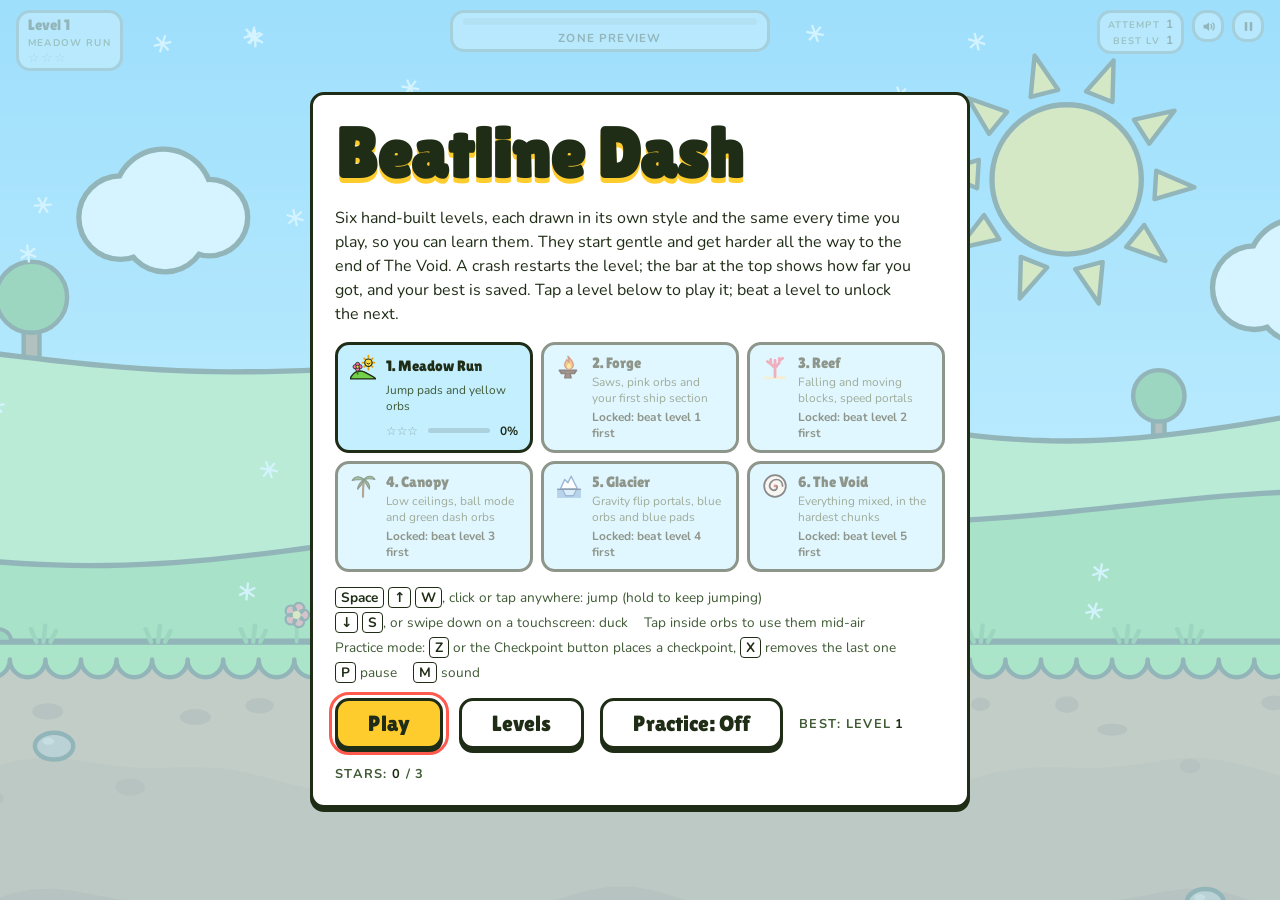
==== commit 99c18516: "Beatline Dash: six fixed, learnable levels with a steady difficulty ramp - Levels are no longer rand" ====
--- a/games/beatline-dash/index.html
+++ b/games/beatline-dash/index.html
@@ -285,7 +285,7 @@
 <div class="overlay" id="startScreen">
   <div class="sheet panel">
     <h1 class="title">Beatline Dash</h1>
-    <p class="lede">Climb stairs, leap pits, dodge saws and duck under low ceilings. Survive 60 seconds without crashing and a portal warps you to the next zone, drawn in a completely different style. Every zone runs faster and adds something new. A crash restarts the zone; the bar at the top shows how far you got, and your best is saved. Tap a level below to play it; beat a level to unlock the next.</p>
+    <p class="lede">Six hand-built levels, each drawn in its own style and the same every time you play, so you can learn them. They start gentle and get harder all the way to the end of The Void. A crash restarts the level; the bar at the top shows how far you got, and your best is saved. Tap a level below to play it; beat a level to unlock the next.</p>
     <ul class="zones" id="zoneList" aria-label="Levels: pick one to play"></ul>
     <p class="controls">
       <span><kbd>Space</kbd> <kbd>&uarr;</kbd> <kbd>W</kbd>, click or tap anywhere: jump (hold to keep jumping)</span>
@@ -331,7 +331,7 @@
   "use strict";
 
   // ---- Tuning -------------------------------------------------------------
-  const LEVEL_SECONDS = 60;       // consecutive seconds alive needed to reach the next zone
+  const LEVEL_SECONDS = 60;       // rough level length, used only by the tests (levels are fixed routes now)
   const B = 40;                   // one block, in logical pixels
   const P = 34;                   // player cube size
   const DUCK_H = 17;              // player hitbox height while ducking
@@ -2499,6 +2499,48 @@
   }
 
 
+  // ---- The six levels ----------------------------------------------------
+  // Every level is a fixed route: the same sections in the same order every
+  // attempt, so it can be learned. Edit a route by swapping, adding or removing
+  // names below. Entries are chunk names from CHUNKS, "star: <route>" (see
+  // STAR_CHUNKS), "ship", "ball" or "underground". `k` is the speed at the start
+  // and end of the level (1 = 330 px/s); it ramps evenly across the sections.
+  const ROUTES = [
+    { k: [1.0, 1.1], sections: [          // 1. Meadow Run: learn to jump, climb and use pads and orbs
+      "rolling hills", "hillside", "pit hops", "orb step", "star: sky path", "crate walk",
+      "spring step", "switchbacks", "underground", "crate pyramid", "hilltop", "star: broken bridge",
+      "rabbit hole", "spike garden", "star: secret pit", "summit dive", "block fortress",
+    ] },
+    { k: [1.1, 1.22], sections: [         // 2. Forge: saws, pink orbs and the first ship
+      "saw step", "chain gang", "furnace steps", "star: sky path", "pink skips", "saw pit", "ship",
+      "slag pits", "underground", "catwalk", "star: secret pit", "saw drop", "sky ladder",
+      "piston pillars", "foundry tower", "star: broken bridge", "chimney", "grinder",
+    ] },
+    { k: [1.2, 1.34], sections: [         // 3. Reef: falling and moving blocks, speed portals
+      "rockfall", "slider hop", "reef shelves", "star: broken bridge", "pillar bridge", "sunken bridge",
+      "ship", "gate run", "landslide", "underground", "tide bridge", "star: sky path", "coral terrace",
+      "sunken ruins", "sea cave", "star: secret pit", "crumbling causeway", "gate and rockfall", "tidal stairs",
+    ] },
+    { k: [1.32, 1.5], sections: [         // 4. Canopy: low ceilings, green dash orbs, the ball
+      "under the branches", "dash gap", "ledge crawl", "star: secret pit", "duck and leap", "ship",
+      "canopy climb", "log pile", "underground", "duck and dive", "tunnel stairs", "treehouse",
+      "star: sky path", "ball", "root hollow", "canopy gauntlet", "hollow log", "star: broken bridge",
+      "duck jump rhythm", "mesa",
+    ] },
+    { k: [1.45, 1.66], sections: [        // 5. Glacier: gravity flips, blue orbs and pads
+      "skywalk", "summit flip", "star: sky path", "over the crevasse", "ship", "ice pillars",
+      "flip and land", "underground", "upside bridge", "frost saws", "ice blocks", "star: broken bridge",
+      "double flip", "ice summit", "ball", "inverted stairs", "star: secret pit", "spike floor", "flip frenzy",
+    ] },
+    { k: [1.6, 1.92], sections: [         // 6. The Void: everything, ending in the hardest run in the game
+      "void steps", "bridge and tunnel", "flip saw", "star: broken bridge", "tower gate", "ship",
+      "tunnel drop", "sliders and saws", "void descent", "underground", "ink fortress", "star: sky path",
+      "void pillars", "everything", "flip gauntlet", "ball", "orb tower", "void citadel",
+      "star: secret pit", "canopy gauntlet", "crumbling causeway", "flip frenzy", "final exam",
+    ] },
+  ];
+  const routeK = (level, i) => { const r = ROUTES[level], n = r.sections.length; return r.k[0] + (r.k[1] - r.k[0]) * (n > 1 ? i / (n - 1) : 0); };
+
   // Pace: a speed portal before these chunks slows the run down or speeds it up.
   const PACE_OF = {
     "pit hops": "fast", "rolling hills": "fast", "crate walk": "fast", "hillside": "fast", "saw pit": "fast", "chain gang": "fast",
@@ -2580,7 +2622,7 @@
     c.run(len + w(4.5));
     let cen = T / 2, x = x0 + w(6), i = 0;
     while (x < x1 - w(4)) {
-      cen = clamp(cen + (Math.random() * 2 - 1) * swing, open / 2 + 0.8, T - open / 2 - 0.8);
+      cen = clamp(cen + (genRand() * 2 - 1) * swing, open / 2 + 0.8, T - open / 2 - 0.8);
       const kind = i % 4 === 3 ? "saw" : i % 5 === 2 ? "spikes" : "gate";
       if (kind === "gate") { c.block(x, 1, cen - open / 2); c.o.push({ t: "b", x, w: 1, bot: c.f + cen + open / 2, top: c.f + T }); }
       else if (kind === "saw") c.saw("float", x, cen > T / 2 ? cen - 2.2 : cen + 2.2);
@@ -2617,7 +2659,7 @@
     c.run(w(3.5));
     const xEnd = xs + Math.round((level >= 3 ? 14 : 12) * 8.25 * k);
     const pats = {
-      crystals: () => c.spike(c.x, level >= 2 && Math.random() < 0.5 ? 2 : 1).run(w(4.5)),
+      crystals: () => c.spike(c.x, level >= 2 && genRand() < 0.5 ? 2 : 1).run(w(4.5)),
       lava: () => { const g = w(2.6); c.lava(c.x, g); c.gap(g).run(w(3.5)); },
       stalactite: () => c.fall(c.x, 1).run(1 + w(4.5)),
       crusher: () => c.slide(c.x, "gate", 1, 2).run(1 + w(4)),
@@ -2627,7 +2669,7 @@
     let prev = "";
     while (c.x < xEnd - w(5)) {
       let n;
-      do n = names[Math.floor(Math.random() * names.length)]; while (n === prev);
+      do n = names[Math.floor(genRand() * names.length)]; while (n === prev);
       prev = n;
       pats[n]();
     }
@@ -2650,16 +2692,20 @@
     return c;
   }
   function buildStar(k, which) {
-    const ch = STAR_CHUNKS[which ?? Math.floor(Math.random() * STAR_CHUNKS.length)], c = buildChunk(ch, k);
+    const ch = STAR_CHUNKS[which ?? Math.floor(genRand() * STAR_CHUNKS.length)], c = buildChunk(ch, k);
     c.name = ch.name;
     return c;
   }
 
+  // All level-shaping randomness comes from this seeded generator, reset per
+  // level, so every attempt builds exactly the same level.
+  let genRand = Math.random;
+  const seedGen = level => { genRand = rng(level * 7919 + 101); };
   let nextId = 1;
   // Converts a chunk-space object (blocks, relative heights) into a world object
   // (pixels, absolute heights). x0 is the chunk's world x, hb its floor level.
   function place(s, x0, k, hb) {
-    const o = { t: s.t, id: nextId++, seed: (Math.random() * 1e9) | 0, used: false };
+    const o = { t: s.t, id: nextId++, seed: (hash(x0 * 0.013 + s.x * 7.7 + hb * 3.1) * 1e9) | 0, used: false };
     const X = x0 + s.x * B, H = v => (hb + v) * B;
     switch (s.t) {
       case "f": Object.assign(o, { x: X, w: s.w * B, top: H(s.top), bot: -4000 }); if (s.ug) o.ug = true; break;
@@ -2672,6 +2718,7 @@
       case "sp": Object.assign(o, { x: X, w: B, mult: s.mult, base: H(0), icon: speedName(s.mult) }); break;
       case "gp": Object.assign(o, { x: X, w: B, flip: s.flip, base: H(s.base), ceil: H(s.base) + CEIL_H }); break;
       case "roof": Object.assign(o, { x: X, w: s.w * B, ceil: H(s.ceil) }); break;
+      case "sk": Object.assign(o, { x: X, w: 1, k: s.k }); break;
       case "ug": Object.assign(o, { x: X, w: s.w * B, ceil: H(s.ceil), surface: H(s.surface), tip: tipsSeen.underground ? null : "underground" }); break;
       case "lava": Object.assign(o, { x: X, w: s.w * B, top: H(s.top) }); break;
       case "lc": Object.assign(o, { x: X, w: s.w * B, bottom: H(s.bottom) + (s.clear ? s.clear * B : LOW_CEIL), cave: !!s.clear }); break;
@@ -2712,25 +2759,26 @@
   let bestLevel = store.get("beatline-best-level", 1);
   let soundOn = store.get("beatline-sound", true);
   const tipsSeen = store.get("beatline-tips", {});
-  const starSave = store.get("beatline-stars", {});      // { levelIndex: [bool, bool, bool] }
+  const starSave = store.get("beatline-stars-v2", {});      // { levelIndex: [bool, bool, bool] }
   const levelStars = l => starSave[l] || [false, false, false];
   function commitStars(l) {
     const got = levelStars(l).slice();
     for (const i of S.runStars) if (i >= 0 && i < 3) got[i] = true;
     starSave[l] = got;
-    store.set("beatline-stars", starSave);
-  }
-  const bestPct = store.get("beatline-best-pct", {});   // { levelIndex: best percent reached }
+    store.set("beatline-stars-v2", starSave);
+  }
+  const bestPct = store.get("beatline-best-pct-v2", {});   // { levelIndex: best percent reached }
   let practice = false;                                 // practice mode: checkpoints, nothing saved
   const cps = [];                                       // practice checkpoints, newest last
   function recordBest(pct) {
     if (practice || S.sim || pct <= (bestPct[S.level] || 0)) return false;
     bestPct[S.level] = pct;
-    store.set("beatline-best-pct", bestPct);
+    store.set("beatline-best-pct-v2", bestPct);
     return true;
   }
   // Percent of the level done: the level clock, capped at 99 until you enter the portal.
-  const progressPct = () => (S.mode === "play" ? Math.min(99, Math.floor((S.levelTime / LEVEL_SECONDS) * 100)) : 0);
+  const progressFrac = () => (S.mode === "play" && S.portalX ? clamp((S.player.x - S.levelStartX) / (S.portalX - S.levelStartX), 0, 1) : 0);
+  const progressPct = () => Math.min(99, Math.floor(progressFrac() * 100));
   const starsHTML = arr => arr.map(v => `<span class="${v ? "on" : "off"}">${v ? "&#9733;" : "&#9734;"}</span>`).join("");
 
   // ---- State --------------------------------------------------------------
@@ -2739,6 +2787,7 @@
     level: 0, levelTime: 0, attempts: 0,
     player: { x: 0, h: 0, vy: 0, rot: 0, grounded: true },
     objs: [], nextX: 0, hb: 0, portalX: null, portalH: 0, runway: null, introPending: false,
+    pending: [], pendI: 0, curK: 1, levelStartX: 0,
     dead: false, deadT: 0,
     held: false, buffer: 0, duckInput: false, ducking: false, flipped: false, ceilH: CEIL_H, surf: 0,
     envFrom: 0, envTo: 0, envT: 1, titleT: 0,
@@ -2757,7 +2806,7 @@
   const PULSE_COL = { meadow: "#fff3b0", forge: "#ff9a3d", reef: "#ffffff", canopy: "#ffe9a8", glacier: "#6fb6ff", void: "#d42a3c" };
   function bigMoment(col, strength = 1) { if (!S.sim) { pop = Math.max(pop, strength); popCol = col; } }
 
-  const baseSpeed = () => Math.min(640, 330 + S.level * 26 + (S.levelTime / LEVEL_SECONDS) * 50);
+  const baseSpeed = () => 330 * S.curK;
   function speed() { return S.fixedSpeed || baseSpeed() * S.speedMult; }
   const camLeft = () => S.player.x - playerSX;
   const playerH = () => (S.pmode === "ship" ? SHIP_H : S.pmode === "ball" ? BALL_D : S.ducking ? DUCK_H : P);
@@ -2774,11 +2823,11 @@
   // ---- Level flow ---------------------------------------------------------
   function restartLevel() {
     S.player = { x: 0, h: 0, vy: 0, rot: 0, grounded: true };
-    S.nextX = 16 * B;
     S.objs = [place({ t: "f", x: 0, w: 36, top: 0 }, -20 * B, 1, 0)];
     S.hb = 0;
-    S.portalX = null;
     S.runway = null;
+    loadLevel(S.level, 16 * B, 0);
+    S.levelStartX = 0;
     S.levelTime = 0;
     S.dead = false;
     S.deadT = 0;
@@ -2790,15 +2839,13 @@
     S.runStars = new Set();
     S.airTop = 0; S.airFrom = 0;
     cps.length = 0;
-    planEvents();
-    S.introPending = true;
     S.attempts++;
   }
   function startGame(level = 0) {
     if (S.mode === "play") return;
     S.mode = "play";
     S.paused = false;
-    S.level = level;
+    S.level = clamp(level | 0, 0, ROUTES.length - 1);
     S.attempts = 0;
     restartLevel();
     setEnv(level % STYLES.length);
@@ -2831,23 +2878,36 @@
     if (!practice) { commitStars(done); recordBest(100); }
     el("bannerStars").innerHTML = practice ? `Level ${done + 1} complete (practice: nothing saved)` : `Level ${done + 1} complete ${starsHTML(got)}`;
     cps.length = 0;
+    if (done + 1 >= ROUTES.length) { finishGame(); return; }
     S.level++;
     S.runStars = new Set();
     S.speedMult = 1; S.planMult = 1; S.pmode = "cube";
-    planEvents();
     S.levelTime = 0;
-    S.portalX = null;
-    S.introPending = true;
-    // keep running on the portal's runway until the next zone's first chunk
-    const need = snapBeat(camLeft() + viewW + 3 * B);
-    if (S.runway) { S.runway.w = Math.max(S.runway.w, need - S.runway.x); S.nextX = S.runway.x + S.runway.w; S.runway = null; }
-    else S.nextX = need;
+    // keep running on the portal's runway until the next level's first section
+    const need = snapBeat(camLeft() + viewW * 1.3 + 3 * B);
+    if (S.runway) S.runway.w = Math.max(S.runway.w, need - S.runway.x);
+    loadLevel(S.level, need, S.hb);
+    S.levelStartX = S.player.x;
     setEnv(S.level % STYLES.length);
     S.flash = 0.8;
     if (!practice && S.level + 1 > bestLevel) { bestLevel = S.level + 1; store.set("beatline-best-level", bestLevel); }
     emit("spark", S.player.x + P / 2, S.player.h + P / 2, 40, 500);
     audio.levelUp();
     showBanner();
+  }
+  // Beating the Void: the end of the game
+  function finishGame() {
+    S.portalX = null;
+    if (S.runway) S.runway.w += 400 * B;
+    S.flash = 0.9;
+    emit("spark", S.player.x + P / 2, S.player.h + P / 2, 60, 600);
+    audio.levelUp();
+    el("bannerBig").textContent = "YOU WIN!";
+    el("bannerSub").textContent = practice ? "All six levels (practice)" : "All six levels complete";
+    el("bannerTip").textContent = "Go back for every star.";
+    const b = el("banner"); b.hidden = false; b.classList.remove("show"); void b.offsetWidth; b.classList.add("show");
+    clearTimeout(bannerTimer);
+    bannerTimer = setTimeout(() => { b.hidden = true; b.classList.remove("show"); if (S.mode === "play") quitToTitle(); }, 3200);
   }
   function die() {
     if (S.dead) return;
@@ -2923,7 +2983,7 @@
   // ---- Practice checkpoints -----------------------------------------------
   // A checkpoint is a copy of the whole run: player, world objects and the
   // level-generation cursor, so respawning puts everything back exactly.
-  const CP_FIELDS = ["nextX", "hb", "portalX", "portalH", "levelTime", "flipped", "ceilH", "surf", "pmode", "secBase", "speedMult", "planMult", "dashT", "starNext", "introPending", "ducking", "airTop", "airFrom"];
+  const CP_FIELDS = ["nextX", "hb", "portalX", "portalH", "levelTime", "flipped", "ceilH", "surf", "pmode", "secBase", "speedMult", "planMult", "dashT", "ducking", "airTop", "airFrom", "pendI", "curK", "levelStartX"];
   function placeCheckpoint() {
     if (!practice || S.mode !== "play" || S.paused || S.dead) return;
     const st = {};
@@ -2960,122 +3020,88 @@
   // ---- Spawning -----------------------------------------------------------
   const MAX_HB = 8;                        // highest floor level, in blocks
   const snapBeat = x => Math.ceil(x / (2 * B) - 1e-9) * 2 * B;   // chunks start on an 8th note (2 blocks)
-  // Chance of each tier by time into the level: easy in the first quarter, hardest in the last.
-  function tierWeights(t) {
-    const q = t / LEVEL_SECONDS;
-    if (S.level < 2) return q < 0.2 ? [1, 0.35, 0] : q < 0.45 ? [0.5, 1, 0.25] : q < 0.7 ? [0.2, 1, 0.6] : [0, 0.4, 1];
-    return q < 0.25 ? [1, 0.15, 0] : q < 0.5 ? [0.6, 1, 0.1] : q < 0.75 ? [0.25, 1, 0.45] : [0, 0.3, 1];
-  }
-  // Special sections per level: three star routes, an underground stone cavern,
-  // a ship tunnel from level 2 and a ball corridor from level 4, at fixed points
-  // of the level's clock.
-  function planEvents() {
-    // spaced so that no section runs into the next one: star, ship, star, underground, star, ball
-    const ev = [{ at: 0.08, kind: "star" }, { at: 0.3, kind: "star" }, { at: 0.72, kind: "star" }, { at: 0.36, kind: "underground" }];
-    if (S.level >= 1) ev.push({ at: 0.13, kind: "ship" });
-    if (S.level >= 3) ev.push({ at: 0.8, kind: "ball" });
-    S.events = ev.sort((a, b) => a.at - b.at);
-    S.starNext = 0;
-  }
-  function paceMult(pace, kBase) {
-    if (S.level < 2) return 1;                     // speed portals arrive in level 3
-    const m = pace === "slow" ? 0.8 : pace === "fast" ? (S.level >= 2 && Math.random() < 0.4 ? 1.5 : 1.25) : 1;
+  function paceMult(pace, kBase, level) {
+    if (level < 2) return 1;                       // speed portals arrive in level 3
+    const m = pace === "slow" ? 0.8 : pace === "fast" ? (level >= 4 ? 1.4 : 1.25) : 1;
     return clamp(m, 0.8 / kBase, 1.94 / kBase);   // stay inside the speeds every chunk is checked at
   }
-  function fits(c, room) { return (c.allowLow || S.hb + c.lo >= 0) && (c.allowHigh || S.hb + c.hi <= MAX_HB) && c.x / (8.25 * c.k) <= room; }
-  function special(kind, kBase, room) {
-    if (kind === "star") {
-      // try every star route (in random order) before giving up on this star
-      const order = STAR_CHUNKS.map((_, i) => i).sort(() => Math.random() - 0.5);
-      for (const i of order) { const c = buildStar(kBase, i); c.k = kBase; c.mult = 1; if (fits(c, room)) return c; }
-      return null;
-    }
-    const c = kind === "ship" ? buildShip(kBase, S.level) : kind === "ball" ? buildBall(kBase, S.level) : buildUnderground(kBase, S.level);
+  // Builds one route entry at speed factor kBase.
+  function buildSection(entry, level, kBase) {
+    const name = typeof entry === "string" ? entry : entry.name;
+    let c;
+    if (name === "ship") c = buildShip(kBase, level);
+    else if (name === "ball") c = buildBall(kBase, level);
+    else if (name === "underground") c = buildUnderground(kBase, level);
+    else if (name.startsWith("star:")) {
+      const i = STAR_CHUNKS.findIndex(ch => ch.name === name);
+      if (i < 0) throw new Error(`Unknown star route "${name}"`);
+      c = buildStar(kBase, i);
+    } else {
+      const ch = CHUNKS.find(ch => ch.name === name);
+      if (!ch) throw new Error(`Unknown section "${name}"`);
+      const mult = paceMult(ch.pace, kBase, level);
+      c = buildChunk(ch, kBase * mult); c.name = name; c.k = kBase * mult; c.mult = mult;
+      return c;
+    }
     c.k = kBase; c.mult = 1;
-    return fits(c, room) ? c : null;
-  }
-  function pickChunk(kBase, tAt, room) {
-    const lvl = S.level % STYLES.length, loop = S.level >= STYLES.length;
-    const tw = tierWeights(tAt);
-    let pool = CHUNKS.filter(ch => ch.tier > 0 && (loop || ch.lvl <= lvl));
-    if (S.introPending) {
-      S.introPending = false;
-      if (!loop && lvl > 0) pool = pool.filter(ch => ch.lvl === lvl && ch.tier === 1);
-    }
-    // weighted random order; the current zone's own chunks come up most often
-    const order = pool
-      .map(ch => ({ ch, key: -Math.log(Math.random() + 1e-12) / Math.max(1e-6, tw[ch.tier - 1] * (loop || ch.lvl === lvl ? 6 : 1)) }))
-      .filter(e => tw[e.ch.tier - 1] > 0)
-      .sort((a, b) => a.key - b.key)
-      .map(e => e.ch)
-      .concat(CHUNKS.filter(ch => ch.tier === 0));
-    for (const ch of order) {
-      const mult = paceMult(ch.pace, kBase), c = buildChunk(ch, kBase * mult);
-      c.k = kBase * mult; c.mult = mult;
-      if (!fits(c, room)) continue;
-      c.name = ch.name;
-      return c;
-    }
-    return null;
-  }
-  function placePortal() {
-    S.portalX = S.nextX + 2 * B;
-    S.portalH = S.hb * B;
-    S.runway = place({ t: "f", x: 0, w: 30, top: 0 }, S.nextX, 1, S.hb);
-    S.objs.push(S.runway);
-    S.nextX = null;
+    return c;
+  }
+  // Lays out a whole level (same every time) starting at world x0 on floor level hb0.
+  // Objects wait in S.pending and are brought into play as the camera nears them.
+  function loadLevel(level, x0, hb0) {
+    level = clamp(level, 0, ROUTES.length - 1);
+    seedGen(level);
+    const route = ROUTES[level], list = [];
+    let x = x0, hb = hb0, planMult = 1, starNext = 0;
+    const put = (s, k) => { const o = place(s, x, k, hb); list.push(o); return o; };
+    route.sections.forEach((entry, i) => {
+      const kBase = routeK(level, i), c = buildSection(entry, level, kBase), k = c.k;
+      put({ t: "sk", x: -1, k: kBase }, k);                         // the speed for this section
+      if (Math.abs(c.mult - planMult) > 0.01) { put({ t: "sp", x: -1, mult: c.mult }, k); planMult = c.mult; }
+      for (const s of [...c.floors, ...c.o]) {
+        const o = put(s, k);
+        o.chunk = c.name;
+        if (o.t === "star") o.idx = starNext++;
+        if (o.t === "lc" && !o.cave && !tipsSeen.duck) o.tip = "duck";
+        if (o.t === "gp" && o.flip && !tipsSeen.flip) o.tip = "flip";
+        if (o.t === "mp" && o.mode !== "cube" && !tipsSeen[o.mode]) o.tip = o.mode;
+      }
+      hb += c.f;
+      x += c.x * B;
+      // breather: a short flat stretch, sometimes with a one-block step, then snap to the beat
+      const bw = (1.5 + genRand() * 1.5) * k;
+      put({ t: "f", x: 0, w: bw, top: 0 }, k); x += bw * B;
+      const r = genRand();
+      let dh = 0;
+      if (r < 0.2 && hb < 3) dh = 1;
+      else if (r < 0.4 && hb > 0) dh = -1;
+      else if (r < 0.55) {
+        const hw = Math.round(3.5 * k);
+        put({ t: "f", x: 0, w: hw, top: 1 }, k); x += hw * B;
+        put({ t: "f", x: 0, w: 3 * k, top: 0 }, k); x += 3 * k * B;
+      } else if (r < 0.7) {
+        x += Math.round(2.4 * k) * B;
+        put({ t: "f", x: 0, w: 3 * k, top: 0 }, k); x += 3 * k * B;
+      }
+      hb += dh;
+      const end = snapBeat(x + (dh ? 3 * k * B : 0));
+      if (end > x) put({ t: "f", x: 0, w: (end - x) / B, top: 0 }, k);
+      x = end;
+    });
+    const runway = put({ t: "f", x: 0, w: 30, top: 0 }, 1);
+    runway.isRunway = true;
+    list.sort((a, b) => a.x - b.x);
+    S.pending = list; S.pendI = 0;
+    S.portalX = x + 2 * B; S.portalH = hb * B; S.hb = hb;
+    S.curK = routeK(level, 0); S.nextX = null;
   }
   function spawn() {
     const right = camLeft() + viewW * 1.2 + 3 * B;
     let added = false;
-    while (S.nextX !== null && S.nextX < right) {
-      const sp = speed(), kBase = baseSpeed() / 330;
-      const tAt = S.levelTime + (S.nextX - S.player.x) / sp;
-      const room = LEVEL_SECONDS - 0.25 - tAt;
-      let c = null;
-      if (room > 0.3) {
-        const ev = S.events[0];
-        if (ev && tAt >= ev.at * LEVEL_SECONDS) { S.events.shift(); c = special(ev.kind, kBase, room); if (!c && S.dbgFails) S.dbgFails.push({ kind: ev.kind, tAt: +tAt.toFixed(1), room: +room.toFixed(1), hb: S.hb, level: S.level }); }
-        if (!c) c = pickChunk(kBase, tAt, room);
-      }
-      if (!c) { placePortal(); added = true; break; }
-      const k = c.k;
-      if (Math.abs(c.mult - S.planMult) > 0.01) {       // speed portal just before the chunk
-        S.objs.push(place({ t: "sp", x: -1, mult: c.mult }, S.nextX, k, S.hb));
-        S.planMult = c.mult;
-      }
-      for (const s of [...c.floors, ...c.o]) {
-        const o = place(s, S.nextX, k, S.hb);
-        o.chunk = c.name;
-        if (o.t === "star") o.idx = S.starNext++;
-        if (o.t === "lc" && !o.cave && !tipsSeen.duck) o.tip = "duck";
-        if (o.t === "gp" && o.flip && !tipsSeen.flip) o.tip = "flip";
-        if (o.t === "mp" && o.mode !== "cube" && !tipsSeen[o.mode]) o.tip = o.mode;
-        S.objs.push(o);
-      }
-      if (S.chunkLog) S.chunkLog.push({ name: c.name, t: +tAt.toFixed(1) });
-      S.hb += c.f;
-      S.nextX += c.x * B;
-      // breather: a short flat stretch, sometimes with a one-block step, then snap to the beat
-      const bw = (1.5 + Math.random() * 1.5) * k;
-      S.objs.push(place({ t: "f", x: 0, w: bw, top: 0 }, S.nextX, k, S.hb));
-      S.nextX += bw * B;
-      const r = Math.random();
-      let dh = 0;
-      if (r < 0.2 && S.hb < 3) dh = 1;
-      else if (r < 0.4 && S.hb > 0) dh = -1;
-      else if (r < 0.55) {
-        const hw = Math.round(3.5 * k);
-        S.objs.push(place({ t: "f", x: 0, w: hw, top: 1 }, S.nextX, k, S.hb)); S.nextX += hw * B;
-        S.objs.push(place({ t: "f", x: 0, w: 3 * k, top: 0 }, S.nextX, k, S.hb)); S.nextX += 3 * k * B;
-      } else if (r < 0.7) {
-        S.nextX += Math.round(2.4 * k) * B;
-        S.objs.push(place({ t: "f", x: 0, w: 3 * k, top: 0 }, S.nextX, k, S.hb)); S.nextX += 3 * k * B;
-      }
-      S.hb += dh;
-      const end = snapBeat(S.nextX + (dh ? 3 * k * B : 0));
-      if (end > S.nextX) S.objs.push(place({ t: "f", x: 0, w: (end - S.nextX) / B, top: 0 }, S.nextX, k, S.hb));
-      S.nextX = end;
+    while (S.pendI < S.pending.length && S.pending[S.pendI].x < right) {
+      const o = { ...S.pending[S.pendI++] };
+      if (o.isRunway) S.runway = o;
+      S.objs.push(o);
       added = true;
     }
     if (added) S.objs.sort((a, b) => a.x - b.x);
@@ -3103,6 +3129,7 @@
     for (const o of S.objs) {
       const d = o.x - p.x;
       if (d > 30 * B) break;
+      if (o.t === "sk" && !o.used && p.x + P / 2 >= o.x + B / 2) { o.used = true; S.curK = o.k; continue; }
       if ((o.t === "mp" || o.t === "sp") && !o.used && p.x + P / 2 >= o.x + B / 2) {
         o.used = true;
         if (o.t === "sp") S.speedMult = o.mult;
@@ -3655,7 +3682,7 @@
     const lvl = playing ? S.level : S.envTo;
     setText("lvl", hudEls.lvl, String(lvl + 1));
     setText("env", hudEls.env, playing ? zoneName(lvl) : STYLES[lvl].name);
-    const pct = playing ? Math.min(100, (S.levelTime / LEVEL_SECONDS) * 100) : 0;
+    const pct = playing ? progressFrac() * 100 : 0;
     const pctStr = pct.toFixed(1) + "%";
     if (hudCache.pct !== pctStr) { hudCache.pct = pctStr; hudEls.fill.style.width = pctStr; hudEls.bar.setAttribute("aria-valuenow", Math.round(pct)); }
     const best = bestPct[lvl] || 0;
@@ -3704,7 +3731,7 @@
     el("starTotal").innerHTML = `Stars: <b>${total}</b> / ${3 * bestLevel}`;
   }
   function renderLevelGrid() {
-    const n = Math.max(6, bestLevel);
+    const n = ROUTES.length;
     el("levelGrid").innerHTML = Array.from({ length: n }, (_, i) => {
       const open = i < bestLevel;
       return `<li><button class="panel" type="button" data-level="${i}"${open ? "" : " disabled"}><b>${zoneIcon(styleOf(i).id)}Level ${i + 1}</b><span>${zoneName(i)}</span><span>${open ? starsHTML(levelStars(i)) : "Locked"}</span>${open ? `<span>Best ${bestPct[i] || 0}%</span>` : ""}</button></li>`;
@@ -4016,7 +4043,7 @@
         ...[...c.floors, ...c.o].map(o => Object.assign(place(o, x0, k, hb), { chunk: c.name })),
         place({ t: "f", x: 0, w: 16, top: c.f }, x0 + c.x * B, k, hb),
       ].sort((a, b) => a.x - b.x);
-      S.hb = hb; S.surf = hb * B; S.nextX = null;
+      S.hb = hb; S.surf = hb * B; S.nextX = null; S.portalX = null; S.pending = []; S.pendI = 0;
       endX = x0 + (c.x + 12) * B;
     }
     const seen = new Set(), spawned = [];
@@ -4120,7 +4147,7 @@
     }
     requestAnimationFrame(frame);
   }
-  window.__beatline = { S, dbg: () => ({ wTop, wBot, vL, vR, camH, zoom }), buildUnderground, setZoom: z => { zoom = z; }, particleCount: () => particles.length, render, CHUNKS, STAR_CHUNKS, buildShip, buildBall, buildStar, STYLES, solve, buildChunk, place, setEnv, startGame, spawn, speed, emit, updateCamera, updateDynamics, LEVEL_SECONDS, B, CEIL_H };
+  window.__beatline = { S, ROUTES, loadLevel, dbg: () => ({ wTop, wBot, vL, vR, camH, zoom }), buildUnderground, setZoom: z => { zoom = z; }, particleCount: () => particles.length, render, CHUNKS, STAR_CHUNKS, buildShip, buildBall, buildStar, STYLES, solve, buildChunk, place, setEnv, startGame, spawn, speed, emit, updateCamera, updateDynamics, LEVEL_SECONDS, B, CEIL_H };
   try { window.claude?.hot?.snapshot?.(() => ({ mode: S.mode, level: S.level, attempts: S.attempts })); } catch { /* no hot reload */ }
   const hot = window.claude?.hot;
   if (hot?.ready) hot.ready(boot); else boot(hot?.data ?? {});
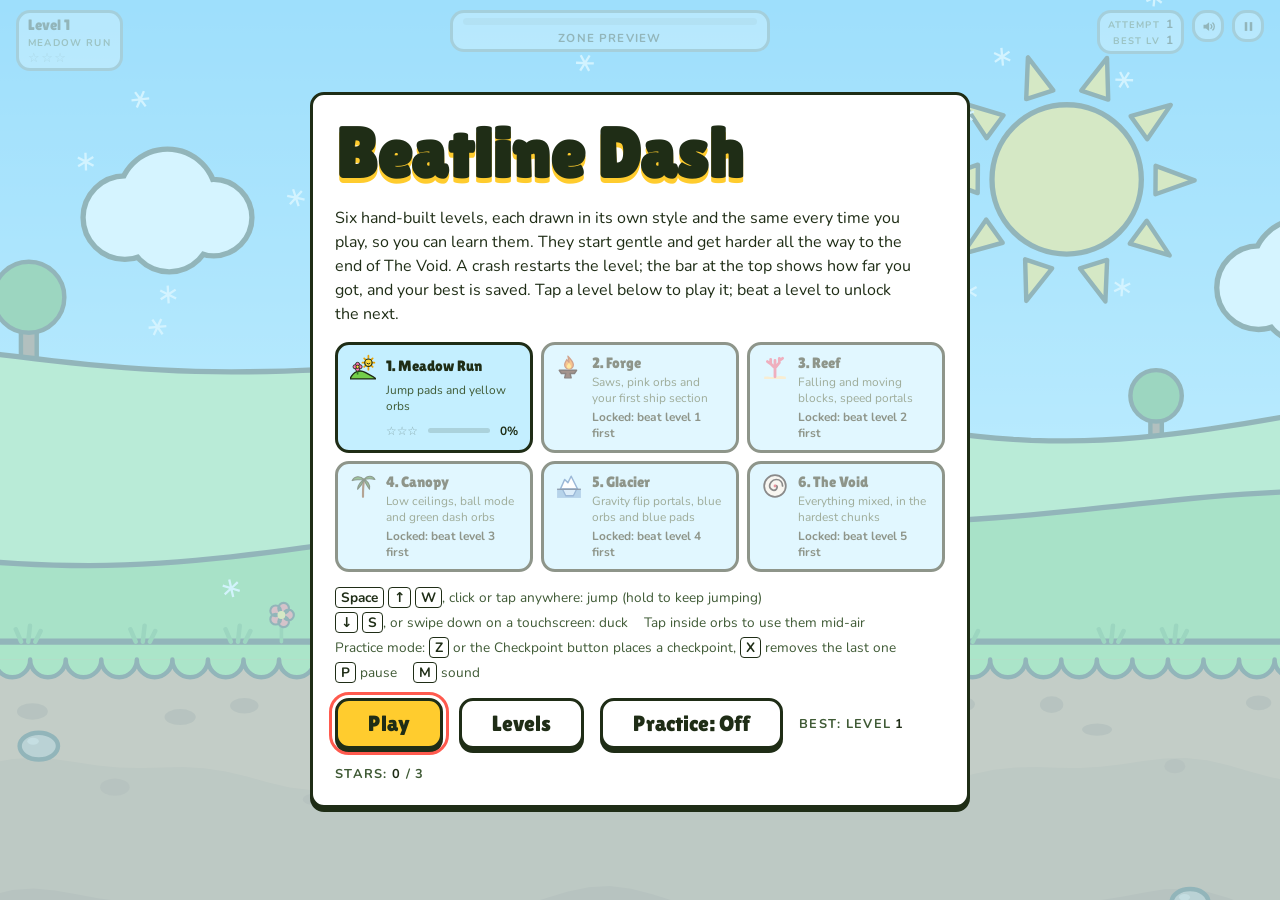
==== commit a2921c9b: "Beatline Dash: stats logging, smooth Forge, signature sections, 18 star routes - Every attempt (cras" ====
--- a/games/beatline-dash/index.html
+++ b/games/beatline-dash/index.html
@@ -3,7 +3,7 @@
 <title>Beatline Dash</title>
 <link rel="preconnect" href="https://fonts.googleapis.com">
 <link rel="preconnect" href="https://fonts.gstatic.com" crossorigin>
-<link rel="stylesheet" href="https://fonts.googleapis.com/css2?family=Caveat:wght@700&family=Chakra+Petch:wght@500;700&family=Fredoka:wght@600&family=Kalam:wght@400;700&family=Lilita+One&family=Nunito:wght@400;700;800&family=Permanent+Marker&family=Press+Start+2P&family=VT323&display=swap">
+<link rel="stylesheet" href="https://fonts.googleapis.com/css2?family=Caveat:wght@700&family=Chakra+Petch:wght@500;700&family=Fredoka:wght@600&family=Kalam:wght@400;700&family=Lilita+One&family=Nunito:wght@400;700;800&family=Permanent+Marker&display=swap">
 <style>
   /* Every zone has its own look. The menus and HUD read their colors, fonts and
      borders from the active zone's variables, set via data-style on <html>. */
@@ -20,10 +20,10 @@
     color-scheme: dark;
     --bg: #120a08; --ink: #ffd23f; --dim: #ef8a23; --panel: #2e1810; --line: #000000;
     --accent: #ef8a23; --on-accent: #120a08; --hot: #ffd23f;
-    --radius: 0; --bw: 4px; --shadow: 4px 4px 0 #000000; --title-shadow: 4px 4px 0 #a4491d;
-    --display: "Press Start 2P", "Courier New", monospace;
-    --body: "VT323", "Courier New", monospace;
-    --dscale: 0.62; --bscale: 1.3;
+    --radius: 6px; --bw: 3px; --shadow: 0 4px 0 #000000; --title-shadow: 0 4px 0 #a4491d;
+    --display: "Chakra Petch", "Segoe UI", sans-serif;
+    --body: "Nunito", "Segoe UI", system-ui, sans-serif;
+    --dscale: 1.05; --bscale: 1;
   }
   [data-style="reef"] {
     color-scheme: light;
@@ -105,7 +105,7 @@
   .env { font-size: 0.72em; font-weight: 700; letter-spacing: 0.12em; text-transform: uppercase; color: var(--dim); margin-top: 3px; }
   .hud-c { grid-area: bar; justify-self: center; width: min(100%, 320px); padding: 5px 10px 3px; box-sizing: border-box; }
   .bar { height: 7px; background: color-mix(in srgb, var(--ink) 14%, transparent); position: relative; overflow: hidden; border-radius: 99px; }
-  [data-style="forge"] .bar, [data-style="glacier"] .bar { border-radius: 0; }
+  [data-style="glacier"] .bar { border-radius: 0; }
   #barFill { position: absolute; inset: 0 auto 0 0; width: 0%; background: var(--accent); }
   #barBest { position: absolute; top: 0; bottom: 0; width: 3px; margin-left: -1.5px; background: var(--hot); }
   .next { margin-top: 5px; font-size: 0.85em; font-weight: 700; letter-spacing: 0.1em; text-transform: uppercase; text-align: center; font-variant-numeric: tabular-nums; }
@@ -366,7 +366,7 @@
   const low = document.createElement("canvas"), lctx = low.getContext("2d");   // 8-bit zone renders here
   let dpr = 1, scale = 1, viewW = 800, viewH = VIEW_H, offY = 0, playerSX = 200, camX = 0;
   function resize() {
-    dpr = Math.min(window.devicePixelRatio || 1, 2);
+    dpr = Math.min(window.devicePixelRatio || 1, 3);   // full sharpness on high-density phone screens
     const cw = window.innerWidth, ch = window.innerHeight;
     canvas.width = Math.round(cw * dpr);
     canvas.height = Math.round(ch * dpr);
@@ -705,164 +705,185 @@
   })();
 
   // =========================================================================
-  // ZONE 2: FORGE (8-bit pixel art on a low-res grid, no anti-aliasing)
+  // ZONE 2: FORGE (molten industrial: glowing furnaces, riveted iron, hot brick)
   // =========================================================================
   const Forge = (() => {
-    const K = "#120a08", D = "#2e1810", M = "#5c2e17", R = "#a4491d", O = "#ef8a23", Y = "#ffd23f", L = "#fff3b0", SM = "#3a2620";
-    const SKY = ["#120a08", "#1a0d09", "#24110b", "#31160d", "#40190e", "#521e10", "#662412", "#7c2c14"];
-    const snap = v => Math.round(v / PX) * PX;
-    function px(g, x, y, w, h, c) { g.fillStyle = c; g.fillRect(snap(x), snap(y), Math.max(PX, snap(w)), Math.max(PX, snap(h))); }
-    function disc(g, cx, cy, rc, c) {
-      const CX = Math.round(cx / PX), CY = Math.round(cy / PX); g.fillStyle = c;
-      for (let dy = -rc; dy <= rc; dy++) { const half = Math.floor(Math.sqrt(rc * rc - dy * dy) + 0.35); g.fillRect((CX - half) * PX, (CY + dy) * PX, (2 * half + 1) * PX, PX); }
-    }
-    function bricks(g, x, y0, w, rows, fill) {
-      const bw = PX * 8, bh = PX * 3;
-      for (let r = 0; r < rows; r++) {
-        const y = y0 + r * bh, shift = (r % 2) * (bw / 2), start = x - ((((snap(camX + x) + shift) % bw) + bw) % bw);
-        px(g, x, y, w, bh, fill);
-        px(g, x, y + bh - PX, w, PX, K);
-        for (let bx = start; bx < x + w; bx += bw) { if (bx >= x) px(g, bx, y, PX, bh - PX, K); if (bx + PX >= x && bx + PX * 3 <= x + w) px(g, bx + PX, y, PX * 2, PX, R); }
+    const C = { ink: "#140a07", sky0: "#1a0c08", sky1: "#5a1f0e", glow: "#ff7a1f", hot: "#ffd23f", white: "#fff3b0", brick: "#6b3119", brickDk: "#4a200f", mortar: "#2a120a", iron: "#4b3a33", ironDk: "#2b201c", ironLt: "#7a6457", rim: "#ff9a2e", soot: "#2a1a15", ember: "#ffb13b" };
+    const out = (g, w = 3) => { g.lineWidth = w; g.strokeStyle = C.ink; g.lineJoin = "round"; g.lineCap = "round"; g.stroke(); };
+    const fillOut = (g, color, w) => { g.fillStyle = color; g.fill(); out(g, w); };
+    function glowDisc(g, cx, cy, r, col, a) {
+      const grd = g.createRadialGradient(cx, cy, 1, cx, cy, r); grd.addColorStop(0, col); grd.addColorStop(1, "rgba(255,120,30,0)");
+      g.globalAlpha = a; g.fillStyle = grd; g.fillRect(cx - r, cy - r, r * 2, r * 2); g.globalAlpha = 1;
+    }
+    function bricks(g, x0, x1, y0, y1) {
+      g.fillStyle = C.brick; g.fillRect(x0, y0, x1 - x0, y1 - y0);
+      const bw = 32, bh = 14;
+      g.beginPath();
+      for (let r = 0, y = y0; y < y1; r++, y += bh) {
+        g.moveTo(x0, y); g.lineTo(x1, y);
+        const shift = r % 2 ? bw / 2 : 0, start = x0 - ((((camX + x0 + shift) % bw) + bw) % bw);
+        for (let bx = start; bx < x1; bx += bw) if (bx > x0) { g.moveTo(bx, y); g.lineTo(bx, Math.min(y + bh, y1)); }
       }
-    }
-    const SPW = [10, 10, 8, 8, 6, 6, 4, 4, 2, 2];
-    const SPR = ["KKKKKKKKK", "KYYYYYYOK", "KYLYYYYOK", "KYYKYYKOK", "KYYKYYKOK", "KYYYYYYOK", "KYKKKKYOK", "KOOOOOOOK", "KKKKKKKKK"];
-    const DUCK = ["KKKKKKKKKKK", "KYYKYYYKYOK", "KYYYYYYYYOK", "KOOOOOOOOOK", "KKKKKKKKKKK"];
-    const PAL = { K, Y, O, L };
-    function sprite(g, rows, cx, cy, q, flipV) {
-      const n = rows.length, m = rows[0].length;
-      const X0 = Math.round(cx / PX) - (m >> 1), Y0 = Math.round(cy / PX) - (n >> 1);
-      for (let r = 0; r < n; r++) for (let c = 0; c < m; c++) {
-        let r2 = flipV ? n - 1 - r : r, c2 = c;
-        for (let k = 0; k < q; k++) { const tmp = r2; r2 = c2; c2 = n - 1 - tmp; }
-        if (rows[r][c] === ".") continue;
-        g.fillStyle = PAL[rows[r][c]]; g.fillRect((X0 + c2) * PX, (Y0 + r2) * PX, PX, PX);
+      g.lineWidth = 2.5; g.strokeStyle = C.mortar; g.stroke();
+      // a few darker, heat-stained bricks
+      const i0 = Math.floor((camX + x0) / bw) - 1;
+      g.fillStyle = C.brickDk;
+      for (let i = i0; i < i0 + (x1 - x0) / bw + 2; i++) for (let r = 0; r < 6; r++) {
+        if (hash(i * 13.7 + r * 5.1) < 0.8) continue;
+        const shift = r % 2 ? bw / 2 : 0, bx = i * bw - camX - shift + ((r % 2) ? bw : 0), by = y0 + r * bh;
+        if (bx + bw > x0 && bx < x1 && by < y1) g.fillRect(Math.max(bx + 2, x0), by + 2, Math.min(bw - 4, x1 - bx - 2), bh - 4);
       }
     }
+    function rivet(g, x, y) { g.beginPath(); g.arc(x, y, 2.6, 0, TAU); g.fillStyle = C.ironLt; g.fill(); g.lineWidth = 1.2; g.strokeStyle = C.ink; g.stroke(); }
     return {
-      id: "forge", name: "Forge", pixel: true, isNew: "Saws, pink orbs and your first ship section", note: 40, bass: "square", lead: "square", cutoff: 1400,
+      id: "forge", name: "Forge", isNew: "Saws, pink orbs and your first ship section", note: 40, bass: "square", lead: "square", cutoff: 1400,
       bg(g, t) {
-        const top = snap(-offY - 400), n = SKY.length, bh = Math.max(PX, snap((GROUND - top) / n));
-        for (let i = 0; i < n; i++) {
-          const y = top + i * bh;
-          px(g, -PX, y, viewW + PX * 3, i === n - 1 ? GROUND - y : bh, SKY[i]);
-          if (i < n - 1) { g.fillStyle = SKY[i + 1]; for (let x = 0; x < viewW + PX; x += PX * 2) g.fillRect(snap(x), y + bh - PX, PX, PX); }
+        const top = -offY - 400;
+        const sky = g.createLinearGradient(0, top + 380, 0, GROUND);
+        sky.addColorStop(0, C.sky0); sky.addColorStop(0.7, "#3a130a"); sky.addColorStop(1, C.sky1);
+        g.fillStyle = sky; g.fillRect(-10, top, viewW + 20, GROUND - top);
+        // distant furnace glow along the horizon
+        const hz = g.createLinearGradient(0, GROUND - 160, 0, GROUND);
+        hz.addColorStop(0, "rgba(255,110,30,0)"); hz.addColorStop(1, "rgba(255,110,30,0.35)");
+        g.fillStyle = hz; g.fillRect(-10, GROUND - 160, viewW + 20, 160);
+        // far ridge
+        const off = camX * 0.12;
+        g.beginPath(); g.moveTo(-10, GROUND);
+        for (let x = -10; x <= viewW + 20; x += 12) { const w = x + off; g.lineTo(x, GROUND - (70 + 45 * Math.sin(w * 0.008) + 25 * Math.sin(w * 0.021 + 1))); }
+        g.lineTo(viewW + 20, GROUND); g.closePath(); g.fillStyle = "#2a120b"; g.fill();
+        // factory silhouettes with lit windows and smoke
+        const seg = 150, off2 = camX * 0.35, i0 = Math.floor(off2 / seg) - 1;
+        for (let i = i0; i < i0 + viewW / seg + 3; i++) {
+          const x = i * seg - off2 + hash(i) * 40, h = 60 + hash(i + 3) * 90, w = 34 + hash(i + 7) * 30;
+          g.fillStyle = C.ink; g.fillRect(x, GROUND - h, w, h); g.fillRect(x + w - 13, GROUND - h - 40, 9, 40);
+          for (let k = 0; k < 2; k++) { g.fillStyle = hash(i * 9 + k + Math.floor(t * 3)) > 0.3 ? C.glow : "#a4491d"; g.fillRect(x + 7 + k * 13, GROUND - h + 12, 6, 9); }
+          for (let k = 0; k < 3; k++) {
+            const ph = (t * 0.45 + k / 3 + hash(i)) % 1;
+            g.globalAlpha = 0.5 * (1 - ph); g.beginPath(); g.arc(x + w - 9 + ph * 16, GROUND - h - 46 - ph * 70, 6 + ph * 10, 0, TAU); g.fillStyle = C.soot; g.fill(); g.globalAlpha = 1;
+          }
         }
-        const off = snap(camX * 0.12);
-        for (let x = 0; x < viewW + PX * 2; x += PX * 2) {
-          const w = x + off, h = 70 + 45 * Math.sin(w * 0.008) + 25 * Math.sin(w * 0.021 + 1);
-          px(g, x, GROUND - h, PX * 2, h, "#2a120b");
+        const pit = g.createLinearGradient(0, GROUND, 0, GROUND + 260);
+        pit.addColorStop(0, "#3a160b"); pit.addColorStop(1, "#0e0604");
+        g.fillStyle = pit; g.fillRect(-10, GROUND, viewW + 20, 1600);
+      },
+      ground(g, x0, x1, bottom) {
+        bricks(g, x0, x1, GROUND + 10, bottom);
+        const rim = g.createLinearGradient(0, GROUND, 0, GROUND + 12);
+        rim.addColorStop(0, C.hot); rim.addColorStop(1, C.rim);
+        g.fillStyle = rim; g.fillRect(x0, GROUND, x1 - x0, 11);
+        g.beginPath(); g.moveTo(x0, GROUND); g.lineTo(x1, GROUND); out(g, 3);
+        g.beginPath(); g.moveTo(x0, GROUND + 11); g.lineTo(x1, GROUND + 11); out(g, 2);
+      },
+      side(g, x, y0, y1) { g.beginPath(); g.moveTo(x, y0); g.lineTo(x, y1); out(g, 3.5); },
+      roof(g, x, w, y) {
+        const top = wTop - 10;
+        bricks(g, x, x + w, top, y - 11);
+        g.fillStyle = C.rim; g.fillRect(x, y - 11, w, 11);
+        g.beginPath(); g.rect(x, top, w, y - top); out(g, 3);
+      },
+      spike(g, x, by, dir) {
+        const tip = by - dir * (B - 5);
+        tri(g, x + 4, by, x + B / 2, tip, x + B - 4, by);
+        const grd = g.createLinearGradient(0, by, 0, tip); grd.addColorStop(0, "#8a3a15"); grd.addColorStop(1, C.hot);
+        g.fillStyle = grd; g.fill(); out(g, 2.8);
+        g.beginPath(); g.moveTo(x + B / 2 - 2, tip + dir * 8); g.lineTo(x + 12, by - dir * 5); g.lineWidth = 2.2; g.strokeStyle = C.white; g.stroke();
+      },
+      block(g, x, y, w, h) {
+        g.fillStyle = C.iron; g.fillRect(x, y, w, h);
+        g.fillStyle = C.ironLt; g.fillRect(x + 3, y + 3, w - 6, 4);
+        g.beginPath();
+        for (let cx = x + B; cx < x + w - 1; cx += B) { g.moveTo(cx, y); g.lineTo(cx, y + h); }
+        for (let cy = y + B; cy < y + h - 1; cy += B) { g.moveTo(x, cy); g.lineTo(x + w, cy); }
+        g.lineWidth = 2; g.strokeStyle = C.ironDk; g.stroke();
+        for (let cx = x; cx < x + w - 1; cx += B) for (let cy = y; cy < y + h - 1; cy += B) {
+          rivet(g, cx + 7, cy + 7); rivet(g, cx + B - 7, cy + 7); rivet(g, cx + 7, cy + B - 7); rivet(g, cx + B - 7, cy + B - 7);
         }
-        const seg = 140, off2 = camX * 0.35, i0 = Math.floor(off2 / seg) - 1;
-        for (let i = i0; i < i0 + viewW / seg + 3; i++) {
-          const x = i * seg - off2 + hash(i) * 40, h = 60 + hash(i + 3) * 90, w = 32 + hash(i + 7) * 28;
-          px(g, x, GROUND - h, w, h, K);
-          px(g, x + w - 12, GROUND - h - 36, 8, 36, K);
-          for (let k = 0; k < 2; k++) px(g, x + 6 + k * 12, GROUND - h + 12, 4, 8, hash(i * 9 + k + Math.floor(t * 4)) > 0.35 ? O : R);
-          for (let k = 0; k < 3; k++) { const ph = (t * 0.5 + k / 3 + hash(i)) % 1, s = 12 - ph * 6; px(g, x + w - 14 + ph * 10, GROUND - h - 44 - ph * 70, s, s, SM); }
-        }
-        for (let x = 0; x < viewW + PX; x += PX * 2) px(g, x + ((Math.round(x / PX / 2) % 2) * PX), GROUND - PX * 2, PX, PX, R);
-        const PIT = ["#2a1208", "#1d0c06", "#140806"];
-        PIT.forEach((c, i) => px(g, -PX, GROUND + i * PX * 6, viewW + PX * 3, PX * 6, c));
-        px(g, -PX, GROUND + PX * 18, viewW + PX * 3, 1600, K);
-        for (let x = 0; x < viewW + PX; x += PX * 2) px(g, x + ((Math.round(x / PX / 2) % 2) * PX), GROUND + PX * 6, PX, PX, "#1d0c06");
-      },
-      ground(g, x0, x1, bottom) {
-        px(g, x0, GROUND, x1 - x0, bottom - GROUND, D);
-        px(g, x0, GROUND, x1 - x0, PX, Y);
-        px(g, x0, GROUND + PX, x1 - x0, PX, O);
-        bricks(g, x0, GROUND + PX * 2, x1 - x0, 10, M);
-      },
-      side(g, x, y0, y1) { px(g, x - PX / 2, y0, PX, y1 - y0, K); },
-      roof(g, x, w, y) {
-        const top = snap(wTop) - PX;
-        px(g, x, top, w, y - top, D);
-        bricks(g, x, snap(y - PX * 2 - 30 * PX) , w, 10, M);
-        px(g, x, y - PX * 2, w, PX, O);
-        px(g, x, y - PX, w, PX, Y);
-      },
-      spike(g, x, by, dir) {
-        const X = snap(x), BY = snap(by);
-        for (let i = 0; i < 10; i++) {
-          const w = SPW[i], y = dir > 0 ? BY - (i + 1) * PX : BY + i * PX, x0 = X + ((10 - w) / 2) * PX;
-          g.fillStyle = K; g.fillRect(x0, y, w * PX, PX);
-          if (w > 2 && i < 9) { g.fillStyle = i < 2 ? R : O; g.fillRect(x0 + PX, y, (w - 2) * PX, PX); g.fillStyle = Y; g.fillRect(x0 + PX, y, PX, PX); }
-        }
-      },
-      block(g, x, y, w, h) {
-        px(g, x, y, w, h, K); px(g, x + PX, y + PX, w - PX * 2, h - PX * 2, M); px(g, x + PX, y + PX, w - PX * 2, PX, R);
-        for (let cx = x; cx < x + w - 1; cx += B) for (let cy = y; cy < y + h - 1; cy += B) {
-          px(g, cx + PX * 4, cy + PX * 4, B - PX * 8, B - PX * 8, D);
-          for (const [dx, dy] of [[2, 2], [7, 2], [2, 7], [7, 7]]) px(g, cx + dx * PX, cy + dy * PX, PX, PX, Y);
-        }
+        g.beginPath(); g.rect(x, y, w, h); out(g, 3);
       },
       saw(g, cx, cy, r, ang) {
-        const rc = Math.round(r / PX) - 1;
-        disc(g, cx, cy, rc + 1, K); disc(g, cx, cy, rc, R); disc(g, cx, cy, Math.max(1, Math.round(rc * 0.45)), K);
-        for (let i = 0; i < 8; i++) {
-          const a = ang + (i * TAU) / 8;
-          px(g, cx + Math.cos(a) * r - PX, cy + Math.sin(a) * r - PX, PX * 2, PX * 2, Y);
-          px(g, cx + Math.cos(a + 0.2) * r * 0.66, cy + Math.sin(a + 0.2) * r * 0.66, PX, PX, O);
-        }
-      },
-      chain(g, x, y0, y1) { for (let y = snap(y0), i = 0; y < y1; y += PX, i++) px(g, x - PX / 2, y, PX, PX, i % 3 === 2 ? K : R); },
-      track(g, x, y0, y1) { px(g, x - PX, y0, PX * 2, y1 - y0, D); px(g, x - PX, y0, PX, y1 - y0, M); },
+        glowDisc(g, cx, cy, r * 1.5, "rgba(255,140,40,0.5)", 1);
+        polyPath(g, sawPts(cx, cy, r, ang, 10, 7));
+        const grd = g.createRadialGradient(cx, cy, 2, cx, cy, r); grd.addColorStop(0, C.hot); grd.addColorStop(1, "#c0501c");
+        g.fillStyle = grd; g.fill(); out(g, 2.5);
+        g.beginPath(); g.arc(cx, cy, r * 0.38, 0, TAU); fillOut(g, C.ironDk, 2);
+        g.beginPath(); g.arc(cx, cy, 3.5, 0, TAU); g.fillStyle = C.ember; g.fill();
+      },
+      chain(g, x, y0, y1) {
+        g.beginPath();
+        for (let y = y0, i = 0; y < y1; y += 10, i++) { if (i % 2) g.rect(x - 2, y, 4, 10); else g.ellipse(x, y + 5, 4, 6, 0, 0, TAU); }
+        g.lineWidth = 2; g.strokeStyle = C.ironLt; g.stroke();
+      },
+      track(g, x, y0, y1) { g.fillStyle = C.ironDk; g.fillRect(x - 5, y0, 10, y1 - y0); g.fillStyle = C.iron; g.fillRect(x - 2, y0, 4, y1 - y0); g.beginPath(); g.rect(x - 5, y0, 10, y1 - y0); out(g, 2); },
       pad(g, x, by, used, t, col) {
-        px(g, x + PX * 2, by - PX * 3, B - PX * 4, PX * 3, K);
-        px(g, x + PX * 3, by - PX * 3, B - PX * 6, PX * 2, used ? R : col || Y);
-        for (let k = 0; k < 3; k++) px(g, x + PX * 4 + k * PX * 3, by - PX * 3, PX, PX * 2, K);
+        g.beginPath(); g.rect(x + 6, by - 7, B - 12, 7); fillOut(g, C.iron, 2);
+        g.beginPath(); g.ellipse(x + B / 2, by - 8, 13, 5, 0, 0, TAU); fillOut(g, used ? "#6b3119" : col || C.hot, 2);
+        if (!used) glowDisc(g, x + B / 2, by - 10, 18, "rgba(255,200,80,0.6)", 0.8);
       },
       orb(g, cx, cy, used, t, col) {
-        disc(g, cx, cy, 4, used ? R : col || Y); disc(g, cx, cy, 3, K);
-        if (!used) disc(g, cx, cy, 1, Math.floor(t * 6) % 2 ? L : O);
+        if (!used) glowDisc(g, cx, cy, 30, "rgba(255,200,80,0.55)", 0.6 + 0.2 * Math.sin(t * 6));
+        g.beginPath(); g.arc(cx, cy, 15, 0, TAU); fillOut(g, used ? "#6b3119" : col || C.hot, 2.5);
+        g.beginPath(); g.arc(cx, cy, 19 + Math.sin(t * 5) * 2, 0, TAU); g.lineWidth = 2; g.strokeStyle = used ? "#6b3119" : C.white; g.globalAlpha = 0.6; g.stroke(); g.globalAlpha = 1;
       },
       barrier(g, x, w, yb, t, seed) {
-        const top = snap(wTop) - PX;
-        px(g, x, top, w, yb - top - PX * 3, D);
-        bricks(g, x, snap(yb - PX * 3 - 15 * PX), w, 5, M);
-        for (let c = 0; c * PX < w; c++) px(g, x + c * PX, yb - PX * 4, PX, PX, (c + Math.floor(t * 4)) % 4 < 2 ? Y : K);
-        for (let c = 0; c * PX < w; c++) px(g, x + c * PX, yb - PX * 3, PX, PX * (1 + Math.floor(hash(seed + c) * 3)), K);
+        const top = wTop - 10;
+        bricks(g, x, x + w, top, yb - 12);
+        for (let i = 0; i * 10 < w; i++) { g.fillStyle = (i + Math.floor(t * 4)) % 4 < 2 ? C.hot : C.ink; g.fillRect(x + i * 10, yb - 12, 10, 6); }
+        g.fillStyle = C.ironDk; g.fillRect(x, yb - 6, w, 6);
+        g.beginPath(); g.rect(x, top, w, yb - top); out(g, 3);
       },
       gportal(g, cx, cy, flip, t, pc) {
-        const h = 200, col = pc || (flip ? Y : O), dir = flip ? -1 : 1;
-        px(g, cx - 20, cy - h / 2, 40, h, K);
-        px(g, cx - 16, cy - h / 2 + PX, 32, h - PX * 2, flip ? "#3a2a10" : "#3a1a0c");
-        px(g, cx - 20, cy - h / 2, PX * 2, h, col); px(g, cx + 20 - PX * 2, cy - h / 2, PX * 2, h, col);
+        const h = 200, col = pc || (flip ? C.hot : C.glow), dir = flip ? -1 : 1;
+        glowDisc(g, cx, cy, 70, "rgba(255,160,60,0.5)", 0.6);
+        g.beginPath(); g.roundRect ? g.roundRect(cx - 20, cy - h / 2, 40, h, 10) : g.rect(cx - 20, cy - h / 2, 40, h);
+        g.fillStyle = "#2a120a"; g.fill(); g.lineWidth = 6; g.strokeStyle = col; g.stroke(); out(g, 2);
         if (flip === null) return;
-        for (let i = 0; i < 3; i++) {
-          const ay = cy - 60 + (((i * 40 + t * 80 * dir) % 120) + 120) % 120;
-          for (let k = 0; k <= 3; k++) { px(g, cx - (4 - k) * PX, ay + dir * k * PX, PX, PX, L); px(g, cx + (3 - k) * PX, ay + dir * k * PX, PX, PX, L); }
-        }
+        g.beginPath();
+        for (let i = 0; i < 3; i++) { const ay = cy - 60 + (((i * 40 + t * 80 * dir) % 120) + 120) % 120; g.moveTo(cx - 11, ay - dir * 7); g.lineTo(cx, ay + dir * 7); g.lineTo(cx + 11, ay - dir * 7); }
+        g.lineWidth = 3.5; g.strokeStyle = C.white; g.stroke();
       },
       lportal(g, cx, cy, t) {
-        const f = Math.floor(t * 8);
-        for (let i = 0; i < 40; i++) { const a = (i / 40) * TAU; px(g, cx + Math.cos(a) * 28 - PX, cy + Math.sin(a) * 100 - PX, PX * 2, PX * 2, (i + f) % 2 ? Y : O); }
-        px(g, cx - PX, cy - 70, PX * 2, 140, L);
+        glowDisc(g, cx, cy, 120, "rgba(255,170,60,0.6)", 0.7);
+        g.beginPath(); g.ellipse(cx, cy, 30, 104, 0, 0, TAU); g.fillStyle = "#3a160b"; g.fill(); g.lineWidth = 7; g.strokeStyle = C.hot; g.stroke(); out(g, 2.5);
+        g.save(); g.beginPath(); g.ellipse(cx, cy, 24, 96, 0, 0, TAU); g.clip();
+        for (let i = 0; i < 6; i++) { const y = cy - 100 + ((i * 36 + t * 90) % 200); g.fillStyle = i % 2 ? C.glow : C.hot; g.fillRect(cx - 24, y, 48, 5); }
+        g.restore();
       },
       player(g, cx, cy, rot, duck, flip) {
-        if (duck) sprite(g, DUCK, cx, cy, 0, flip);
-        else sprite(g, SPR, cx, cy, ((Math.round(rot / (Math.PI / 2)) % 4) + 4) % 4, flip);
-      },
-      ink: "#120a08",
-      ship(g, cx, cy) { sprite(g, ["....KKK....", "...KYYYK...", "...KYKYK...", "KKKKKKKKKKK", "KOOOOOOOOOK", ".KOOOOOOOK.", "..KKKKKKK.."], cx, cy, 0, false); },
-      ball(g, cx, cy, rot) { sprite(g, ["..KKKKK..", ".KYYYYYK.", "KYYKYKYYK", "KYYYYYYYK", "KYKYYYKYK", "KYYKKKYYK", "KYYYYYYYK", ".KOOOOOK.", "..KKKKK.."], cx, cy, ((Math.round(rot / (Math.PI / 2)) % 4) + 4) % 4, false); },
-      star(g, cx, cy, t) { sprite(g, ["...Y...", "..YLY..", "YYYLYYY", ".YYLYY.", "..YYY..", ".YY.YY.", "Y.....Y"], cx, cy + (Math.floor(t * 4) % 2) * PX, 0, false); },
-      icon(g, kind, cx, cy) {
-        const I = {
-          ship: [".......", "LLL....", "L.LLLL.", "LLLLLLL", ".LLLLL."], ball: [".LLL.", "L...L", "L...L", "L...L", ".LLL."], cube: ["LLLLL", "L...L", "L...L", "L...L", "LLLLL"],
-          slow: ["..L", ".L.", "L..", ".L.", "..L"], normal: ["L...L..", ".L...L.", "..L...L", ".L...L.", "L...L.."],
-          fast: ["L..L..L..", ".L..L..L.", "..L..L..L", ".L..L..L.", "L..L..L.."], vfast: ["L.L.L.L..", ".L.L.L.L.", "..L.L.L.L", ".L.L.L.L.", "L.L.L.L.."],
-        };
-        sprite(g, I[kind], cx, cy, 0, false);
-      },
+        g.save(); g.translate(cx, cy); if (flip) g.scale(1, -1); g.rotate(duck ? 0 : rot);
+        const w = duck ? P + 6 : P, h = duck ? DUCK_H : P;
+        g.beginPath(); g.rect(-w / 2, -h / 2, w, h);
+        const grd = g.createLinearGradient(0, -h / 2, 0, h / 2); grd.addColorStop(0, C.hot); grd.addColorStop(1, C.glow);
+        g.fillStyle = grd; g.fill(); out(g, 3);
+        g.fillStyle = C.ink;
+        if (duck) { g.fillRect(2, -4, 5, 4); g.fillRect(10, -4, 5, 4); }
+        else { g.fillRect(2, -8, 5, 9); g.fillRect(10, -8, 5, 9); g.fillRect(-8, 6, 20, 3); }
+        g.restore();
+      },
+      ink: "#140a07",
+      ship(g, cx, cy, tilt) {
+        g.save(); g.translate(cx, cy); g.rotate(tilt);
+        g.beginPath(); g.moveTo(-20, 2); g.lineTo(20, 2); g.lineTo(13, 12); g.lineTo(-16, 12); g.closePath(); fillOut(g, C.glow, 2.5);
+        g.beginPath(); g.rect(-9, -13, 18, 15); fillOut(g, C.hot, 2.5);
+        g.fillStyle = C.ink; g.fillRect(2, -9, 4, 6);
+        g.restore();
+      },
+      ball(g, cx, cy, rot) {
+        g.save(); g.translate(cx, cy); g.rotate(rot);
+        g.beginPath(); g.arc(0, 0, 15, 0, TAU); fillOut(g, C.hot, 2.5);
+        g.beginPath(); g.moveTo(-15, 0); g.lineTo(15, 0); g.moveTo(0, -15); g.lineTo(0, 15); g.lineWidth = 3; g.strokeStyle = C.glow; g.stroke();
+        g.restore();
+      },
+      star(g, cx, cy, t) { polyPath(g, starPts(cx, cy + Math.sin(t * 3) * 2, 14, 6)); fillOut(g, C.hot); },
+      icon(g, kind, cx, cy) { iconPath(g, kind, cx, cy); g.lineJoin = "round"; g.lineCap = "round"; g.lineWidth = 7; g.strokeStyle = C.ink; g.stroke(); g.lineWidth = 3.5; g.strokeStyle = C.white; g.stroke(); },
       particle(g, x, y, q, a) {
-        if (a < 0.15) return;
-        const s = q.size > 5 ? PX * 2 : PX;
-        px(g, x, y, s, s, q.kind === "burst" ? (q.alt ? Y : O) : q.kind === "spark" ? Y : q.kind === "trail" ? R : SM);
+        g.globalAlpha = a;
+        g.fillStyle = q.kind === "burst" ? (q.alt ? C.hot : C.glow) : q.kind === "spark" ? C.hot : q.kind === "trail" ? C.rim : C.soot;
+        g.beginPath(); g.arc(x, y, q.size * 0.6, 0, TAU); g.fill();
+        g.globalAlpha = 1;
       },
       fx: makeFx(40,
         (f, dt, sp) => { f.y -= (25 + f.s * 50) * dt; f.x -= (sp * 0.12 + 20) * dt; },
-        (g, f, t) => px(g, f.x, f.y, PX, PX, Math.sin(t * 10 + f.ph) > 0 ? Y : O)),
+        (g, f, t) => { g.globalAlpha = 0.6 + 0.4 * Math.sin(t * 10 + f.ph); g.fillStyle = Math.sin(t * 7 + f.ph) > 0 ? C.hot : C.glow; g.beginPath(); g.arc(f.x, f.y, 1.8 + f.s * 1.4, 0, TAU); g.fill(); g.globalAlpha = 1; }),
     };
   })();
 
@@ -1537,7 +1558,7 @@
       run(n) {
         const last = c.floors[c.floors.length - 1];
         if (last && !c.brk && last.top === c.f && Math.abs(last.x + last.w - c.x) < 1e-6) last.w += n;
-        else c.floors.push(c.ugOn ? { t: "f", x: c.x, w: n, top: c.f, ug: true } : { t: "f", x: c.x, w: n, top: c.f });
+        else c.floors.push(c.ugOn ? { t: "f", x: c.x, w: n, top: c.f, ug: c.ugOn } : { t: "f", x: c.x, w: n, top: c.f });
         c.brk = false;
         c.x += n;
         return c;
@@ -2503,40 +2524,41 @@
   // Every level is a fixed route: the same sections in the same order every
   // attempt, so it can be learned. Edit a route by swapping, adding or removing
   // names below. Entries are chunk names from CHUNKS, "star: <route>" (see
-  // STAR_CHUNKS), "ship", "ball" or "underground". `k` is the speed at the start
+  // STAR_CHUNKS), "ship", "ball", or a signature section
+  // (mine, foundry, shipwreck, treetops, icecave, inkwell; see SIGS). `k` is the speed at the start
   // and end of the level (1 = 330 px/s); it ramps evenly across the sections.
   const ROUTES = [
     { k: [1.0, 1.1], sections: [          // 1. Meadow Run: learn to jump, climb and use pads and orbs
       "rolling hills", "hillside", "pit hops", "orb step", "star: sky path", "crate walk",
-      "spring step", "switchbacks", "underground", "crate pyramid", "hilltop", "star: broken bridge",
+      "spring step", "switchbacks", "mine", "crate pyramid", "hilltop", "star: broken bridge",
       "rabbit hole", "spike garden", "star: secret pit", "summit dive", "block fortress",
     ] },
     { k: [1.1, 1.22], sections: [         // 2. Forge: saws, pink orbs and the first ship
-      "saw step", "chain gang", "furnace steps", "star: sky path", "pink skips", "saw pit", "ship",
-      "slag pits", "underground", "catwalk", "star: secret pit", "saw drop", "sky ladder",
-      "piston pillars", "foundry tower", "star: broken bridge", "chimney", "grinder",
+      "saw step", "chain gang", "furnace steps", "star: pink ladder", "pink skips", "saw pit",
+      "star: ship pocket", "slag pits", "foundry", "catwalk", "star: slag dive", "saw drop", "sky ladder",
+      "track ledge", "piston pillars", "foundry tower", "saw platforms", "chimney", "grinder",
     ] },
     { k: [1.2, 1.34], sections: [         // 3. Reef: falling and moving blocks, speed portals
-      "rockfall", "slider hop", "reef shelves", "star: broken bridge", "pillar bridge", "sunken bridge",
-      "ship", "gate run", "landslide", "underground", "tide bridge", "star: sky path", "coral terrace",
-      "sunken ruins", "sea cave", "star: secret pit", "crumbling causeway", "gate and rockfall", "tidal stairs",
+      "rockfall", "slider hop", "reef shelves", "star: riptide", "pillar bridge", "sunken bridge",
+      "ship", "gate run", "landslide", "shipwreck", "tide bridge", "star: sunken arch", "coral terrace",
+      "sunken ruins", "sea cave", "star: spike hop", "crumbling causeway", "gate and rockfall", "tidal stairs",
     ] },
     { k: [1.32, 1.5], sections: [         // 4. Canopy: low ceilings, green dash orbs, the ball
-      "under the branches", "dash gap", "ledge crawl", "star: secret pit", "duck and leap", "ship",
-      "canopy climb", "log pile", "underground", "duck and dive", "tunnel stairs", "treehouse",
-      "star: sky path", "ball", "root hollow", "canopy gauntlet", "hollow log", "star: broken bridge",
+      "under the branches", "dash gap", "ledge crawl", "star: root crawl", "duck and leap", "ship",
+      "canopy climb", "log pile", "treetops", "duck and dive", "tunnel stairs", "treehouse",
+      "star: vine dash", "star: ball notch", "root hollow", "canopy gauntlet", "hollow log",
       "duck jump rhythm", "mesa",
     ] },
     { k: [1.45, 1.66], sections: [        // 5. Glacier: gravity flips, blue orbs and pads
-      "skywalk", "summit flip", "star: sky path", "over the crevasse", "ship", "ice pillars",
-      "flip and land", "underground", "upside bridge", "frost saws", "ice blocks", "star: broken bridge",
-      "double flip", "ice summit", "ball", "inverted stairs", "star: secret pit", "spike floor", "flip frenzy",
+      "skywalk", "summit flip", "star: ice shaft", "over the crevasse", "ship", "ice pillars",
+      "flip and land", "icecave", "upside bridge", "frost saws", "ice blocks", "star: mirror slabs",
+      "double flip", "ice summit", "ball", "inverted stairs", "star: flip pocket", "spike floor", "flip frenzy",
     ] },
     { k: [1.6, 1.92], sections: [         // 6. The Void: everything, ending in the hardest run in the game
-      "void steps", "bridge and tunnel", "flip saw", "star: broken bridge", "tower gate", "ship",
-      "tunnel drop", "sliders and saws", "void descent", "underground", "ink fortress", "star: sky path",
+      "void steps", "bridge and tunnel", "flip saw", "star: void ladder", "tower gate", "ship",
+      "tunnel drop", "sliders and saws", "void descent", "inkwell", "ink fortress", "star: dash dive",
       "void pillars", "everything", "flip gauntlet", "ball", "orb tower", "void citadel",
-      "star: secret pit", "canopy gauntlet", "crumbling causeway", "flip frenzy", "final exam",
+      "star: ceiling gauntlet", "canopy gauntlet", "crumbling causeway", "flip frenzy", "final exam",
     ] },
   ];
   const routeK = (level, i) => { const r = ROUTES[level], n = r.sections.length; return r.k[0] + (r.k[1] - r.k[0]) * (n > 1 ? i / (n - 1) : 0); };
@@ -2609,9 +2631,181 @@
       c.up(D).run(w(4.5));
       c.allowLow = true;
     } },
+
+    // ---- Level 2, Forge ----
+    { name: "star: ship pocket", make: (k, level) => buildShip(k, level, { star: true }) },
+    { name: "star: slag dive", build(c, k, w) {
+      // jump the molten pit as normal, or drop in on purpose for the star and orb-jump out
+      c.run(3);
+      const e = c.x, pw = w(3.4);
+      c.o.push({ t: "lava", x: e, w: pw, top: c.f - 2.2 });
+      c.star(e + w(1.2), -1.5);
+      c.orb(e + w(1.9), -1.7);
+      c.gap(pw).run(w(4));
+      c.spike(c.x).run(w(3.5));
+      c.allowLow = true;
+    } },
+    { name: "star: pink ladder", build(c, k, w) {
+      // three pink orbs, each a little higher, up to a girder with the star
+      c.run(3);
+      const e = c.x, s = w(1.7);
+      c.orb(e + w(1.3), 2.9, "pink");
+      c.orb(e + w(1.3) + s, 4.1, "pink");
+      c.orb(e + w(1.3) + 2 * s, 5.3, "pink");
+      const gx = e + w(1.3) + 2 * s + w(1.4), gw = w(4);
+      c.block(gx, gw, 0.6, 4.8);
+      c.star(gx + gw - 1, 5.6);
+      c.run(gx + gw + w(4) - c.x);
+      c.spike(e + w(5.5));
+      c.allowHigh = true;
+    } },
+
+    // ---- Level 3, Reef ----
+    { name: "star: riptide", build(c, k, w) {
+      // orb up to a high reef; a fast current on it makes the long gap jumpable
+      c.run(3);
+      const e = c.x, ox = e + w(1.3), ST = 4;
+      c.orb(ox, 2.9);
+      const s1 = ox + w(1.6), w1 = w(4);
+      c.block(s1, w1, 0.6, ST - 0.6);
+      c.o.push({ t: "sp", x: s1 + 1, mult: 1.4, base: ST });
+      const s2 = s1 + w1 + w(4.2), w2 = w(4);
+      c.block(s2, w2, 0.6, ST - 0.6);
+      c.o.push({ t: "sp", x: s2 + w2 - 1, mult: 1, base: ST });
+      c.star(s2 + w2 / 2, ST + 0.2);
+      c.run(s2 + w2 + w(4) - c.x);
+      c.spike(s1 + w(2));
+      c.allowHigh = true;
+    } },
+    { name: "star: sunken arch", build(c, k, w) {
+      // the main way climbs over a stone arch; stay low and do NOT jump to slip under it for the star
+      const L = stepLen(k);
+      c.run(3);
+      const a0 = c.x + w(2), aw = w(8);
+      c.overhang(a0, aw, 1.05, 0.7);            // the arch: jump up onto it for the easy way; ~1 block of clearance underneath
+      c.star(a0 + aw / 2, 0);
+      c.run(a0 + aw + w(4) - c.x);
+      c.spike(c.x - w(1.5));
+    } },
+    { name: "star: spike hop", build(c, k, w) {
+      // one long jump clears both spikes; two short, precise hops land between them on the star
+      c.run(3);
+      const g = Math.max(2, w(2.4)), s0 = c.x + 2;
+      c.block(c.x, 1, 1);                       // a crate: jump from it to clear both spikes at once
+      c.spike(s0, 1);
+      c.star(s0 + 1 + g / 2 - 0.5, 0);
+      c.spike(s0 + 1 + g, 1);
+      c.run(2 + 1 + g + 1 + w(5));
+    } },
+
+    // ---- Level 4, Canopy ----
+    { name: "star: root crawl", build(c, k, w) {
+      // the main way hops up over a root; ducking into the crawlspace underneath gets the star
+      const L = stepLen(k);
+      c.run(3);
+      const r0 = c.x + w(1.5), rw = w(7);
+      c.overhang(r0, rw, 0.62, 1.4);            // too low to stand under, fine to duck under
+      c.star(r0 + rw / 2, -0.2);
+      c.run(r0 + rw + w(4) - c.x);
+      c.spike(c.x - w(1.5));
+    } },
+    { name: "star: vine dash", build(c, k, w) {
+      // the safe way drops into a gully and springs out; a green dash orb flies straight across it past the star
+      const D = 3;
+      c.run(3);
+      const e = c.x;
+      c.orb(e + w(0.8), 1.4, "green");
+      c.star(e + w(3.4), 1.4);
+      c.down(D).run(w(5.5));
+      c.spike(c.x - w(2.5));
+      c.pad(c.x).run(w(2.5)).up(D).run(w(4));
+      c.allowLow = true;
+    } },
+    { name: "star: ball notch", make: (k, level) => buildBall(k, level, { star: true }) },
+
+    // ---- Level 5, Glacier ----
+    { name: "star: ice shaft", build(c, k, w) {
+      // drop into the shaft: a blue pad flips you up onto the underside of an ice shelf; another flips you back
+      c.run(3);
+      const e = c.x, hw = w(2.2);
+      c.down(2).run(hw);
+      c.pad(e + 0.5, "blue", 0);
+      const shelf = e + w(0.5), sw = w(10);
+      c.o.push({ t: "b", x: shelf, w: sw, bot: 4.2, top: 5 });
+      c.star(shelf + sw / 2, 3.2);
+      c.pad(shelf + sw - w(2.5), "blue", 6.2, -1);
+      c.up(2).run(shelf + sw + w(4) - c.x);
+      c.spike(e + w(5.5));
+      c.allowLow = true; c.allowHigh = true;
+    } },
+    { name: "star: mirror slabs", build(c, k, w) {
+      // blue orbs swap you between a floor slab and a ceiling slab over a spike bed
+      c.run(3);
+      const e = c.x, sw = w(4);
+      c.orb(e + w(1.3), 1.9, "blue");
+      c.o.push({ t: "b", x: e + w(2), w: sw, bot: 4.6, top: 5.2 });
+      c.orb(e + w(2) + sw + w(0.8), 3.4, "blue");
+      c.star(e + w(2) + sw / 2, 3.5);
+      c.run(e + w(2) + sw + w(6) - c.x);
+      c.spike(e + w(4.5), 1);
+      c.allowHigh = true;
+    } },
+    { name: "star: flip pocket", build(c, k, w) {
+      // in a gravity-flip stretch, the star hangs below the ceiling: jump "down" at the right moment to grab it
+      c.run(3);
+      const x0 = c.x, x1 = x0 + w(16);
+      c.flip(x0, x1).cspike(x0 + w(5));
+      c.star(x0 + w(10), CEIL_H / B - 2.6);
+      c.cspike(x0 + w(12.5));
+      c.run(x1 - x0 + w(4.5));
+    } },
+
+    // ---- Level 6, The Void ----
+    { name: "star: void ladder", build(c, k, w) {
+      // yellow, then pink, then a blue orb that flips you onto the underside of a high ink slab
+      c.run(3);
+      const e = c.x;
+      c.orb(e + w(1.3), 2.9);
+      c.orb(e + w(3.3), 5.1, "pink");
+      const sx = e + w(4.2), sw = w(6);
+      c.o.push({ t: "b", x: sx, w: sw, bot: 7.4, top: 8 });
+      c.orb(sx - w(0.2), 6.1, "blue");
+      c.o.push({ t: "s", x: sx + w(3), base: 7.4, dir: -1 });
+      c.star(sx + sw - 1.5, 6.4);
+      c.pad(sx + sw - 1, "blue", 7.4, -1);
+      c.run(sx + sw + w(5) - c.x);
+      c.spike(e + w(6), 2);
+      c.allowHigh = true;
+    } },
+    { name: "star: dash dive", build(c, k, w) {
+      // drop into the pit for the star, then a green dash orb carries you along and a yellow orb lifts you out
+      c.run(3);
+      const e = c.x, pw = Math.round(7.4 * k);
+      c.star(e + 1.4 * k, -1.4);
+      c.orb(e + 2.1 * k, -1.6, "green");
+      c.orb(e + 6.2 * k, -1.2);                 // the way back up, just after the dash runs out
+      c.orb(e + w(1.2), 1.2, "green");          // the safe way: dash straight across at the top
+      c.gap(pw).run(w(4.5));
+      c.spike(c.x).run(w(3));
+      c.allowLow = true;
+    } },
+    { name: "star: ceiling gauntlet", build(c, k, w) {
+      // a blue orb puts you on a ceiling path lined with spikes and a saw; a blue pad brings you home
+      c.run(3);
+      const e = c.x, sx = e + w(1.8), sw = w(12), bot = 4.4;
+      c.orb(e + w(1.2), 1.9, "blue");
+      c.o.push({ t: "b", x: sx, w: sw, bot, top: bot + 0.6 });
+      c.o.push({ t: "s", x: sx + w(3.5), base: bot, dir: -1 });
+      c.o.push({ t: "saw", kind: "float", x: sx + w(7), base: c.f, dy: bot - 0.7 });
+      c.star(sx + w(9.5), bot - 1);
+      c.pad(sx + sw - w(1.5), "blue", bot, -1);
+      c.run(sx + sw + w(4) - c.x);
+      c.spike(e + w(5)).spike(e + w(10), 2);
+      c.allowHigh = true;
+    } },
   ];
   // Ship tunnel: floor, ceiling and pillar gates to weave through. Tighter in later levels.
-  function buildShip(k, level) {
+  function buildShip(k, level, opts = {}) {
     const c = builder(k), w = n => Math.max(1, Math.round(n * k));
     const T = 7, open = level >= 5 ? 2.9 : level >= 3 ? 3.3 : 3.9, secs = level >= 4 ? 11 : 9, gap = level >= 5 ? 5.5 : level >= 3 ? 6.2 : 7;
     const swing = level >= 5 ? 1.3 : level >= 3 ? 1.1 : 0.9;   // how far the gap moves from one gate to the next
@@ -2625,7 +2819,12 @@
       cen = clamp(cen + (genRand() * 2 - 1) * swing, open / 2 + 0.8, T - open / 2 - 0.8);
       const kind = i % 4 === 3 ? "saw" : i % 5 === 2 ? "spikes" : "gate";
       if (kind === "gate") { c.block(x, 1, cen - open / 2); c.o.push({ t: "b", x, w: 1, bot: c.f + cen + open / 2, top: c.f + T }); }
-      else if (kind === "saw") c.saw("float", x, cen > T / 2 ? cen - 2.2 : cen + 2.2);
+      else if (kind === "saw") {
+        const sd = cen > T / 2 ? cen - 2.2 : cen + 2.2;
+        c.saw("float", x, sd);
+        // the star hangs between the safe line and the saw: fly close to grab it
+        if (opts.star && !c.starred && i >= 3) { c.star(x - 0.5, cen + (sd - cen) * 0.5 - 0.5); c.starred = true; }
+      }
       else { c.spike(x, 2); c.cspike(x, 2); }
       x += w(gap); i++;
     }
@@ -2633,7 +2832,7 @@
     return c;
   }
   // Ball corridor: tap to swap between floor and ceiling past alternating spikes.
-  function buildBall(k, level) {
+  function buildBall(k, level, opts = {}) {
     const c = builder(k), w = n => Math.max(1, Math.round(n * k));
     const T = 4.5;
     c.run(3);
@@ -2642,57 +2841,88 @@
     c.ceil = c.f + T;
     c.run(len + w(5));
     let x = x0 + w(5), up = false;
-    while (x < x1 - w(3)) { if (up) c.cspike(x, 2); else c.spike(x, 2); up = !up; x += w(level >= 5 ? 4.5 : 5.5); }
+    let ups = 0;
+    while (x < x1 - w(3)) {
+      if (up) {
+        c.cspike(x, 2);
+        // a star on the ceiling just before a ceiling spike pair: flip up for it and back down in time
+        if (opts.star && ++ups === 2) c.star(x - w(2.4), T - 0.9);
+      } else c.spike(x, 2);
+      up = !up; x += w(level >= 5 ? 4.5 : 5.5);
+    }
     c.name = "ball corridor";
     return c;
   }
-  // Underground: step down a quarry into the earth, run a stone cavern with its
-  // own hazards (crystal spikes, falling stalactites, lava pits, crushers), then
-  // spring back up to the surface.
-  function buildUnderground(k, level) {
-    const c = builder(k), w = n => Math.max(1, Math.round(n * k)), L = stepLen(k);
-    const DEPTH = 8, CLEAR = 4.6, bottom = -DEPTH;
+  // Signature sections: one per level, each its own little world with its own
+  // way in, look, hazards and way out. `dir` down sinks below the surface, up
+  // climbs above it. `pats` are the hazard patterns mixed through the middle.
+  const SIGS = {
+    mine:      { zone: 0, dir: "down", depth: 8, clear: 4.6, entry: "stairs", exit: "springs", pats: ["spike", "pit", "fall", "crusher", "ledge"] },
+    foundry:   { zone: 1, dir: "down", depth: 8, clear: 4.6, entry: "drop", exit: "springs", pats: ["spike", "pit", "fall", "crusher", "saw"] },
+    shipwreck: { zone: 2, dir: "down", depth: 6, clear: 4.6, entry: "stairs", exit: "springs", pats: ["spike", "pit", "fall", "crusher", "cargo"] },
+    treetops:  { zone: 3, dir: "up", depth: 6, clear: 5, entry: "springs", exit: "stairs", pats: ["spike", "gap", "fall", "duck", "dash"] },
+    icecave:   { zone: 4, dir: "down", depth: 8, clear: CEIL_H / B, entry: "stairs", exit: "springs", pats: ["spike", "pit", "fall", "flip"] },
+    inkwell:   { zone: 5, dir: "down", depth: 8, clear: 4.6, entry: "drop", exit: "springs", pats: ["spike", "pit", "fall", "crusher", "saw", "flip"] },
+  };
+  const SIG_OF_ZONE = ["mine", "foundry", "shipwreck", "treetops", "icecave", "inkwell"];
+  const SIG_ALIASES = { "ice cave": "icecave", underground: null };
+  function buildSignature(k, level, id) {
+    const sig = SIGS[id], c = builder(k), w = n => Math.max(1, Math.round(n * k)), L = stepLen(k);
     c.run(3);
-    for (let i = 0; i < 4; i++) c.down(2).run(w(3));
-    const xs = c.x, ceil = bottom + CLEAR;
-    c.brk = true; c.ugOn = true;
+    // the way in
+    if (sig.dir === "up") { c.pad(c.x).run(w(2.5)).up(3).run(w(4)); c.pad(c.x).run(w(2.5)).up(3).run(w(3)); }
+    else if (sig.entry === "drop") { c.run(w(1.5)); c.down(sig.depth).run(w(2)); }
+    else for (let i = 0; i < sig.depth / 2; i++) c.down(2).run(w(3));
+    const floor = c.f, xs = c.x, ceil = floor + sig.clear;
+    c.brk = true; c.ugOn = id;
     c.run(w(3.5));
     const xEnd = xs + Math.round((level >= 3 ? 14 : 12) * 8.25 * k);
     const pats = {
-      crystals: () => c.spike(c.x, level >= 2 && genRand() < 0.5 ? 2 : 1).run(w(4.5)),
-      lava: () => { const g = w(2.6); c.lava(c.x, g); c.gap(g).run(w(3.5)); },
-      stalactite: () => c.fall(c.x, 1).run(1 + w(4.5)),
+      spike: () => c.spike(c.x, level >= 2 && genRand() < 0.5 ? 2 : 1).run(w(4.5)),
+      pit: () => { const g = w(2.6); c.lava(c.x, g); c.gap(g).run(w(3.5)); },
+      gap: () => c.gap(w(2.6)).run(w(3.5)),
+      fall: () => c.fall(c.x, 1).run(1 + w(4.5)),
       crusher: () => c.slide(c.x, "gate", 1, 2).run(1 + w(4)),
-      ledge: () => (c.f === bottom ? c.up().run(L) : c.down().run(w(3.5))),
+      ledge: () => (c.f === floor ? c.up().run(L) : c.down().run(w(3.5))),
+      saw: () => c.saw("ground", c.x).run(w(4.5)),
+      cargo: () => c.block(c.x, 2, 1).run(2 + w(4)),
+      duck: () => c.low(c.x, 3).run(3 + w(3)),
+      dash: () => { c.orb(c.x + w(1.3), 1.2, "green"); c.gap(w(6.5)).run(w(4)); },
+      flip: () => { const x0 = c.x + 1, x1 = x0 + w(14); c.run(1); c.flip(x0, x1).cspike(x0 + w(7)); c.run(x1 - x0 + w(4)); },
     };
-    const names = Object.keys(pats);
     let prev = "";
     while (c.x < xEnd - w(5)) {
       let n;
-      do n = names[Math.floor(genRand() * names.length)]; while (n === prev);
+      do n = sig.pats[Math.floor(genRand() * sig.pats.length)]; while (n === prev);
       prev = n;
       pats[n]();
     }
-    if (c.f !== bottom) c.down().run(w(3.5));
+    if (c.f !== floor) c.down().run(w(3.5));
     c.run(w(1.5));
     const xe = c.x;
     c.brk = true; c.ugOn = false;
-    // springs and steps back up to the surface
-    c.pad(c.x).run(w(2.5)).up(3).run(w(4));
-    c.pad(c.x).run(w(2.5)).up(3).run(w(6.5));
-    c.up().run(L).up().run(w(3.5));
+    // the way out
+    if (sig.dir === "up") { for (let i = 0; i < sig.depth / 2; i++) c.down(2).run(w(3)); c.run(w(2)); }
+    else {
+      let left = sig.depth;
+      while (left >= 3) { c.pad(c.x).run(w(2.5)).up(3).run(w(left - 3 >= 3 ? 4 : 6.5)); left -= 3; }
+      while (left > 0) { c.up().run(left > 1 ? L : w(3.5)); left--; }
+    }
     for (const o of c.o) {
       if (o.x < xs || o.x >= xe) continue;
-      if (o.t === "s") o.crystal = true;
-      if (o.t === "fb" || o.t === "mb") o.uceil = ceil;
-    }
-    c.o.push({ t: "ug", x: xs, w: xe - xs, ceil, surface: 0 });
+      if (o.t === "s" || o.t === "lava") o.theme = id;
+      if (o.t === "fb" || o.t === "mb") { o.uceil = ceil; o.theme = id; }
+      if (o.t === "roof") o.hidden = true;           // the section draws its own ceiling
+    }
+    c.o.push({ t: "ug", x: xs, w: xe - xs, ceil, surface: 0, theme: id });
     c.allowLow = true;
-    c.name = "underground";
+    c.name = id;
     return c;
   }
-  function buildStar(k, which) {
-    const ch = STAR_CHUNKS[which ?? Math.floor(genRand() * STAR_CHUNKS.length)], c = buildChunk(ch, k);
+  const buildUnderground = (k, level) => buildSignature(k, level, SIG_OF_ZONE[level % 6]);
+  function buildStar(k, which, level = 0) {
+    const ch = STAR_CHUNKS[which ?? Math.floor(genRand() * STAR_CHUNKS.length)];
+    const c = ch.make ? ch.make(k, level) : buildChunk(ch, k);
     c.name = ch.name;
     return c;
   }
@@ -2708,8 +2938,8 @@
     const o = { t: s.t, id: nextId++, seed: (hash(x0 * 0.013 + s.x * 7.7 + hb * 3.1) * 1e9) | 0, used: false };
     const X = x0 + s.x * B, H = v => (hb + v) * B;
     switch (s.t) {
-      case "f": Object.assign(o, { x: X, w: s.w * B, top: H(s.top), bot: -4000 }); if (s.ug) o.ug = true; break;
-      case "s": Object.assign(o, { x: X, w: B, base: H(s.base), dir: s.dir }); if (s.crystal) o.crystal = true; break;
+      case "f": Object.assign(o, { x: X, w: s.w * B, top: H(s.top), bot: -4000 }); if (s.ug) o.ug = s.ug; break;
+      case "s": Object.assign(o, { x: X, w: B, base: H(s.base), dir: s.dir }); if (s.theme) o.theme = s.theme; break;
       case "b": Object.assign(o, { x: X, w: s.w * B, bot: H(s.bot), top: H(s.top) }); if (s.terrain) Object.assign(o, { terrain: true, back: H(s.back) }); break;
       case "p": Object.assign(o, { x: X, w: B, base: H(s.base), kind: s.kind || "yellow", dir: s.dir || 1 }); break;
       case "o": Object.assign(o, { x: X, w: B, cy: H(s.cy), kind: s.kind || "yellow" }); break;
@@ -2717,16 +2947,16 @@
       case "mp": Object.assign(o, { x: X, w: B, mode: s.mode, base: H(s.base), ceil: H(s.ceil), icon: s.mode }); break;
       case "sp": Object.assign(o, { x: X, w: B, mult: s.mult, base: H(0), icon: speedName(s.mult) }); break;
       case "gp": Object.assign(o, { x: X, w: B, flip: s.flip, base: H(s.base), ceil: H(s.base) + CEIL_H }); break;
-      case "roof": Object.assign(o, { x: X, w: s.w * B, ceil: H(s.ceil) }); break;
+      case "roof": Object.assign(o, { x: X, w: s.w * B, ceil: H(s.ceil) }); if (s.hidden) o.hidden = true; break;
       case "sk": Object.assign(o, { x: X, w: 1, k: s.k }); break;
-      case "ug": Object.assign(o, { x: X, w: s.w * B, ceil: H(s.ceil), surface: H(s.surface), tip: tipsSeen.underground ? null : "underground" }); break;
-      case "lava": Object.assign(o, { x: X, w: s.w * B, top: H(s.top) }); break;
+      case "ug": Object.assign(o, { x: X, w: s.w * B, ceil: H(s.ceil), surface: H(s.surface), theme: s.theme, tip: tipsSeen["ug:" + s.theme] ? null : "ug:" + s.theme }); break;
+      case "lava": Object.assign(o, { x: X, w: s.w * B, top: H(s.top), theme: s.theme || "mine" }); break;
       case "lc": Object.assign(o, { x: X, w: s.w * B, bottom: H(s.bottom) + (s.clear ? s.clear * B : LOW_CEIL), cave: !!s.clear }); break;
       case "fb": Object.assign(o, { x: X, w: s.w * B, hh: s.h, land: H(s.land), start: H(s.land) + 6 * B, bot: H(s.land) + 6 * B, vy: 0, state: "wait", timer: 0 });
         if (s.uceil !== undefined) {
           // a stalactite: hangs in plain sight under the ceiling, shakes for a long time and lands well before you get there
           const st = H(s.uceil) - s.h * B;
-          Object.assign(o, { ug: true, uceil: H(s.uceil), start: st, bot: st, shakeT: 0.7, lead: 1.1 });
+          Object.assign(o, { ug: true, uceil: H(s.uceil), theme: s.theme, start: st, bot: st, shakeT: 0.7, lead: 1.1 });
         }
         break;
       case "mb": {
@@ -2734,7 +2964,7 @@
         Object.assign(o, { x: X, w: s.w * B, hh: s.h, kind: s.kind, d0: s.settle * B * k, L: 7 * B });
         if (s.kind === "gate") { o.rest = base + 64; o.far = base; } else { o.rest = base; o.far = base + 96; }
         o.bot = o.far;
-        if (s.uceil !== undefined) { o.ug = true; o.uceil = H(s.uceil); }
+        if (s.uceil !== undefined) { o.ug = true; o.uceil = H(s.uceil); o.theme = s.theme; }
         break;
       }
       case "saw": {
@@ -2787,7 +3017,7 @@
     level: 0, levelTime: 0, attempts: 0,
     player: { x: 0, h: 0, vy: 0, rot: 0, grounded: true },
     objs: [], nextX: 0, hb: 0, portalX: null, portalH: 0, runway: null, introPending: false,
-    pending: [], pendI: 0, curK: 1, levelStartX: 0,
+    pending: [], pendI: 0, curK: 1, levelStartX: 0, section: "", sectionI: 0, runT: 0,
     dead: false, deadT: 0,
     held: false, buffer: 0, duckInput: false, ducking: false, flipped: false, ceilH: CEIL_H, surf: 0,
     envFrom: 0, envTo: 0, envT: 1, titleT: 0,
@@ -2838,6 +3068,7 @@
     S.pmode = "cube"; S.secBase = 0; S.speedMult = 1; S.planMult = 1; S.dashT = 0; S.ceilH = CEIL_H;
     S.runStars = new Set();
     S.airTop = 0; S.airFrom = 0;
+    S.runT = 0; S.section = String(ROUTES[S.level]?.sections[0] || ""); S.sectionI = 0;
     cps.length = 0;
     S.attempts++;
   }
@@ -2859,6 +3090,7 @@
     if (isTouch) showTouchHint(3500);
   }
   function quitToTitle() {
+    if (S.mode === "play" && !S.dead && S.runT > 1) logAttempt({ cause: "quit", sec: S.section || "" });
     S.mode = "title";
     S.paused = false;
     S.objs = titleFloor();
@@ -2875,6 +3107,8 @@
   }
   function levelUp() {
     const done = S.level, got = [0, 1, 2].map(i => S.runStars.has(i));
+    logAttempt({ finished: true, cause: "", sec: "" });
+    S.runT = 0;
     if (!practice) { commitStars(done); recordBest(100); }
     el("bannerStars").innerHTML = practice ? `Level ${done + 1} complete (practice: nothing saved)` : `Level ${done + 1} complete ${starsHTML(got)}`;
     cps.length = 0;
@@ -2895,6 +3129,51 @@
     audio.levelUp();
     showBanner();
   }
+  // ---- Attempt stats -------------------------------------------------------
+  // Each attempt (a crash, a finished level, a quit) is recorded for the
+  // artifact's owner in the artifact's database, where Claude can read it.
+  // Attempts are batched into one document per play session.
+  const statsLog = { db: null, owner: false, ready: false, doc: null, rows: [], dirty: false, writing: false, timer: 0 };
+  (async () => {
+    try {
+      for (let i = 0; i < 20 && !window.claude?.use; i++) await new Promise(r => setTimeout(r, 250));
+      const use = window.claude?.use?.bind(window.claude);
+      if (!use) return;
+      const [db, user] = await Promise.all([use("db"), use("user")]);
+      if (!db || !user || !(await user.isOwner())) return;
+      const stamp = new Date().toISOString().replace(/[^0-9]/g, "").slice(0, 14);
+      statsLog.db = db; statsLog.owner = true;
+      statsLog.doc = db.doc(`stats/s${stamp}${Math.floor(Math.random() * 1e4)}`);
+      statsLog.ready = true;
+      if (statsLog.rows.length) scheduleStatsFlush();
+    } catch { /* stats are optional */ }
+  })();
+  function logAttempt({ cause, sec, finished = false }) {
+    if (S.sim) return;
+    const row = {
+      at: new Date().toISOString(), level: S.level + 1, practice: practice, finished,
+      pct: finished ? 100 : progressPct(), section: sec, sectionIndex: S.sectionI, cause,
+      secs: +S.runT.toFixed(1), stars: [...S.runStars].length, mode: S.pmode, attempt: S.attempts,
+    };
+    statsLog.rows.push(row);
+    if (statsLog.rows.length > 800) statsLog.rows.splice(0, statsLog.rows.length - 800);   // stay well under a document's size limit
+    scheduleStatsFlush();
+  }
+  function scheduleStatsFlush() {
+    if (!statsLog.ready) return;
+    statsLog.dirty = true;
+    if (!statsLog.timer) statsLog.timer = setTimeout(() => { statsLog.timer = 0; flushStats(); }, 4000);   // at most one write every few seconds
+  }
+  async function flushStats() {
+    if (!statsLog.ready || !statsLog.dirty || statsLog.writing) return;
+    statsLog.writing = true; statsLog.dirty = false;
+    try { await statsLog.doc.set({ started: statsLog.rows[0]?.at || "", updated: new Date().toISOString(), attempts: statsLog.rows }); }
+    catch (e) { if (e && (e.code === "unavailable")) statsLog.dirty = true; else if (e && e.code !== "resource_exhausted") statsLog.ready = false; }
+    statsLog.writing = false;
+    if (statsLog.dirty) scheduleStatsFlush();
+  }
+  document.addEventListener("visibilitychange", () => { if (document.hidden) flushStats(); });
+
   // Beating the Void: the end of the game
   function finishGame() {
     S.portalX = null;
@@ -2909,11 +3188,12 @@
     clearTimeout(bannerTimer);
     bannerTimer = setTimeout(() => { b.hidden = true; b.classList.remove("show"); if (S.mode === "play") quitToTitle(); }, 3200);
   }
-  function die() {
+  function die(cause = "unknown", obj = null) {
     if (S.dead) return;
     S.dead = true;
     S.deadT = 0;
     if (S.sim) return;
+    logAttempt({ cause, sec: (obj && obj.chunk) || S.section || "" });
     S.shake = reducedMotion ? 0 : 14;
     S.flash = 0.5;
     const p = S.player, ph = playerH();
@@ -2956,7 +3236,6 @@
     flip: "<b>Gravity flip!</b>You'll run on the ceiling until the next portal. Jumping still works, just upside down.",
     ship: "<b>Ship!</b>Hold to fly up, let go to sink. Touching anything crashes, even the floor.",
     ball: "<b>Ball!</b>Tap to swap between the floor and the ceiling.",
-    underground: "<b>Underground!</b>Watch for crystal spikes, falling stalactites, crushers and lava.",
   };
   let tipTimer = 0;
   function showToast(html, ms) {
@@ -2970,7 +3249,7 @@
     if (tipsSeen[kind]) return;
     tipsSeen[kind] = true;
     store.set("beatline-tips", tipsSeen);
-    showToast(TIPS[kind], 4200);
+    showToast(TIPS[kind] || (kind.startsWith("ug:") ? ugTheme(kind.slice(3)).tip : ""), 4200);
     if (kind === "duck" && isTouch) showTouchHint(4200);
   }
   let hintTimer = 0;
@@ -3005,6 +3284,7 @@
     S.runStars = new Set(cp.runStars);
     camH = cp.camH; camSurf = cp.camSurf; zoom = cp.zoom;
     S.dead = false; S.deadT = 0; S.buffer = 0;
+    S.runT = 0;
     S.attempts++;
     audio.resync();
   }
@@ -3032,10 +3312,11 @@
     if (name === "ship") c = buildShip(kBase, level);
     else if (name === "ball") c = buildBall(kBase, level);
     else if (name === "underground") c = buildUnderground(kBase, level);
+    else if (SIGS[name] || SIG_ALIASES[name]) c = buildSignature(kBase, level, SIGS[name] ? name : SIG_ALIASES[name]);
     else if (name.startsWith("star:")) {
       const i = STAR_CHUNKS.findIndex(ch => ch.name === name);
       if (i < 0) throw new Error(`Unknown star route "${name}"`);
-      c = buildStar(kBase, i);
+      c = buildStar(kBase, i, level);
     } else {
       const ch = CHUNKS.find(ch => ch.name === name);
       if (!ch) throw new Error(`Unknown section "${name}"`);
@@ -3056,8 +3337,11 @@
     const put = (s, k) => { const o = place(s, x, k, hb); list.push(o); return o; };
     route.sections.forEach((entry, i) => {
       const kBase = routeK(level, i), c = buildSection(entry, level, kBase), k = c.k;
-      put({ t: "sk", x: -1, k: kBase }, k);                         // the speed for this section
+      const sk = put({ t: "sk", x: -1, k: kBase }, k);              // the speed (and name) of this section
+      sk.sec = c.name || (typeof entry === "string" ? entry : entry.name); sk.si = i;
       if (Math.abs(c.mult - planMult) > 0.01) { put({ t: "sp", x: -1, mult: c.mult }, k); planMult = c.mult; }
+      const ownSp = c.o.filter(s => s.t === "sp");
+      if (ownSp.length) planMult = ownSp[ownSp.length - 1].mult;
       for (const s of [...c.floors, ...c.o]) {
         const o = put(s, k);
         o.chunk = c.name;
@@ -3129,7 +3413,7 @@
     for (const o of S.objs) {
       const d = o.x - p.x;
       if (d > 30 * B) break;
-      if (o.t === "sk" && !o.used && p.x + P / 2 >= o.x + B / 2) { o.used = true; S.curK = o.k; continue; }
+      if (o.t === "sk" && !o.used && p.x + P / 2 >= o.x + B / 2) { o.used = true; S.curK = o.k; S.section = o.sec; S.sectionI = o.si; continue; }
       if ((o.t === "mp" || o.t === "sp") && !o.used && p.x + P / 2 >= o.x + B / 2) {
         o.used = true;
         if (o.t === "sp") S.speedMult = o.mult;
@@ -3187,34 +3471,34 @@
         case "f": case "b": case "mb": case "fb": {
           const [bot, top] = span(o);
           if (p.h < top && p.h + ph > bot) {
-            if (mode === "ship") return die();
+            if (mode === "ship") return die("ship crash", o);
             if (!S.flipped && h0 >= top - 10 && p.vy <= 0) { p.h = top; p.vy = 0; grounded = true; S.surf = top; }
             else if (S.flipped && h0 + ph <= bot + 10 && p.vy >= 0) { p.h = bot - ph; p.vy = 0; grounded = true; }
-            else return die();
+            else return die(o.t === "f" ? "ran into a wall" : o.t === "fb" ? (o.theme ? ugTheme(o.theme).names.fall : "falling block") : o.t === "mb" ? (o.theme ? ugTheme(o.theme).names.crusher : "sliding block") : o.terrain ? "cave wall" : "ran into a block", o);
           }
           break;
         }
         case "roof":
-          if (mode === "ship" && p.h + ph > o.ceil) return die();
+          if (mode === "ship" && p.h + ph > o.ceil) return die("ship hit the ceiling", o);
           break;
         case "lava":
-          if (p.x + P - 4 > o.x && p.x + 4 < o.x + o.w && p.h < o.top) return die();
+          if (p.x + P - 4 > o.x && p.x + 4 < o.x + o.w && p.h < o.top) return die(ugTheme(o.theme).names.pit, o);
           break;
         case "s": {
           const cx = o.x + B / 2;
           if (p.x + P - 4 > cx - 8 && p.x + 4 < cx + 8) {
             const lo = o.dir > 0 ? o.base : o.base - 26, hi = o.dir > 0 ? o.base + 26 : o.base;
-            if (p.h + 4 < hi && p.h + ph - 4 > lo) return die();
+            if (p.h + 4 < hi && p.h + ph - 4 > lo) return die(o.theme ? ugTheme(o.theme).names.spike : o.dir < 0 ? "ceiling spike" : "spike", o);
           }
           break;
         }
         case "saw": {
           const nx = clamp(o.cx, p.x + 3, p.x + P - 3), ny = clamp(o.ch, p.h + 3, p.h + ph - 3), rr = o.r * 0.8;
-          if ((nx - o.cx) ** 2 + (ny - o.ch) ** 2 < rr * rr) return die();
+          if ((nx - o.cx) ** 2 + (ny - o.ch) ** 2 < rr * rr) return die("saw", o);
           break;
         }
         case "lc":
-          if (p.x + P - 3 > o.x && p.x + 3 < o.x + o.w && p.h + ph - 1 > o.bottom) return die();
+          if (p.x + P - 3 > o.x && p.x + 3 < o.x + o.w && p.h + ph - 1 > o.bottom) return die("low ceiling (no duck)", o);
           break;
         case "p": {
           if (o.used || mode === "ship" || !(p.x + P > o.x + 6 && p.x < o.x + B - 6)) break;
@@ -3254,7 +3538,7 @@
           break;
       }
     }
-    if (p.h < S.killH || p.h > KILL_TOP) return die();
+    if (p.h < S.killH || p.h > KILL_TOP) return die(p.h < S.killH ? "fell into a pit" : "flew off the top");
     p.grounded = grounded;
     if (!grounded) return;
     if (mode === "cube" && (S.held || S.buffer > 0)) { p.vy = (S.flipped ? -1 : 1) * JUMP_V; p.grounded = false; S.buffer = 0; }
@@ -3318,15 +3602,15 @@
     for (const o of S.objs) {
       if (o.t !== "f") continue;
       const last = floors[floors.length - 1];
-      if (last && last.top === o.top && !!last.ug === !!o.ug && Math.abs(last.x + last.w - o.x) < 1) last.w = o.x + o.w - last.x;
-      else floors.push({ x: o.x, w: o.w, top: o.top, ug: !!o.ug });
+      if (last && last.top === o.top && (last.ug || "") === (o.ug || "") && Math.abs(last.x + last.w - o.x) < 1) last.w = o.x + o.w - last.x;
+      else floors.push({ x: o.x, w: o.w, top: o.top, ug: o.ug || "" });
     }
     const sn = v => (st.pixel ? Math.round(v / PX) * PX : v);
     for (const f of floors) {
       const x0 = f.x - camX, x1 = x0 + f.w;
       if (x1 < vL - 40 || x0 > vR + 40) continue;
       const cx0 = sn(Math.max(x0, vL - 40)), cx1 = sn(Math.min(x1, vR + 40));
-      if (f.ug) { stoneGround(g, cx0 - 1, cx1 + 1, GROUND - f.top, wBot); continue; }
+      if (f.ug) { themeGround(g, ugTheme(f.ug), cx0 - 1, cx1 + 1, GROUND - f.top, wBot); continue; }
       g.save();
       g.beginPath(); g.rect(cx0 - 0.5, wTop - 60, cx1 - cx0 + 1, wBot - wTop + 120); g.clip();
       g.translate(0, -f.top);
@@ -3340,60 +3624,138 @@
       if (x1 < vL - 40 || x0 > vR + 40) continue;
       const touchPrev = prev && Math.abs(prev.x + prev.w - f.x) < 1;
       const touchNext = next && Math.abs(f.x + f.w - next.x) < 1;
-      const side = f.ug ? stoneSide : (g2, a, b, c2) => st.side(g2, a, b, c2);
+      const side = f.ug ? (g2, a, b, c2) => themeSide(g2, ugTheme(f.ug), a, b, c2) : (g2, a, b, c2) => st.side(g2, a, b, c2);
       if (!touchPrev) side(g, x0, y, wBot);
       else if (prev.top < f.top) side(g, x0, y, GROUND - prev.top);
       if (!touchNext) side(g, x1, y, wBot);
       else if (next.top < f.top) side(g, x1, y, GROUND - next.top);
     }
   }
-  // ---- Underground art (shared by every zone) ------------------------------
-  const STONE = { base: "#6d717b", dark: "#4d515b", light: "#8d929c", rim: "#a3a8b1", back: "#24262d", back2: "#2e3139", ink: "#1a1b20" };
+  // ---- Signature-section art --------------------------------------------
+  // Each signature section has its own palette, wall texture, lights and
+  // hazard drawings, so no two look alike.
+  const UG = {
+    mine: { tile: "stone", lamp: "lantern", spike: "crystal", fall: "stalactite", pit: "lava",
+      col: { base: "#6d717b", dark: "#4d515b", light: "#8d929c", back: "#24262d", back2: "#2e3139", rim: "#a3a8b1", ink: "#1a1b20" },
+      names: { spike: "crystal spike", fall: "stalactite", pit: "lava", crusher: "crusher" },
+      tip: "<b>The old mine!</b>Crystal spikes, falling stalactites, crushers and lava. Watch the red markers." },
+    foundry: { tile: "plates", lamp: "furnace", spike: "hot", fall: "slag", pit: "molten",
+      col: { base: "#5a4a42", dark: "#3b2e29", light: "#7d6a5f", back: "#1f1512", back2: "#2c1e19", rim: "#ff9a2e", ink: "#140a07" },
+      names: { spike: "hot spike", fall: "slag drip", pit: "molten metal", crusher: "piston" },
+      tip: "<b>The foundry pit!</b>Molten metal, dripping slag and pistons. Steam vents throw you back out." },
+    shipwreck: { tile: "planks", lamp: "porthole", spike: "urchin", fall: "crate", pit: "water",
+      col: { base: "#7a5a3a", dark: "#5a3f27", light: "#9a7650", back: "#15303d", back2: "#1c3d4d", rim: "#b08a5e", ink: "#1d140c" },
+      names: { spike: "sea urchin", fall: "falling crate", pit: "flooded hole", crusher: "anchor" },
+      tip: "<b>A shipwreck!</b>Sea urchins, falling cargo and swinging anchors below deck." },
+    treetops: { tile: "leaves", lamp: "fireflies", spike: "thorn", fall: "coconut", pit: null, up: true,
+      col: { base: "#3f8a3c", dark: "#2b6a2e", light: "#64b04d", back: "#6fae6a", back2: "#5d9b59", rim: "#8a5a2b", ink: "#1f2a14" },
+      names: { spike: "thorns", fall: "coconut", pit: "fell out of the trees", crusher: "log" },
+      tip: "<b>Into the treetops!</b>Run the branches, duck the low boughs, dash the gaps and watch for coconuts." },
+    icecave: { tile: "ice", lamp: "aurora", spike: "ice", fall: "icicle", pit: "icewater",
+      col: { base: "#9fd3f2", dark: "#6fb0da", light: "#d8f1ff", back: "#16304a", back2: "#1d3d5c", rim: "#e8f7ff", ink: "#1f3a5c" },
+      names: { spike: "ice shard", fall: "icicle", pit: "freezing water", crusher: "ice block" },
+      tip: "<b>The ice cave!</b>It is tall enough to run on the ceiling. Icicles fall where the red markers show." },
+    inkwell: { tile: "ink", lamp: "candle", spike: "inkblot", fall: "inkdrop", pit: "ink",
+      col: { base: "#1c1c1c", dark: "#0e0e0e", light: "#343434", back: "#0b0b0b", back2: "#161616", rim: "#f2eee4", ink: "#000000" },
+      names: { spike: "ink blot", fall: "ink drop", pit: "ink pool", crusher: "falling book" },
+      tip: "<b>The inkwell!</b>Everything here is drawn in ink. Blots, drips and pools will all end you." },
+  };
+  const ugTheme = id => UG[id] || UG.mine;
   const ORES = [["#1e1e22", "#3a3a40"], ["#d9a878", "#8a5a34"], ["#ffd23f", "#b0800a"], ["#5ee9ff", "#1f8ea3"], ["#45dd86", "#1c7a45"], ["#e04545", "#7a1c1c"]];
-  // Stone with patches and ore clusters, painted once into a repeating tile
-  // (drawing hundreds of little shapes every frame was far too slow).
-  // Tiles are painted at screen resolution (RES device pixels per world pixel), so
-  // they can be copied without smoothing and still look sharp.
+  // Wall textures, painted once into repeating tiles at screen resolution
+  // (RES device pixels per world pixel) and copied, which is cheap to draw.
   const STONE_TILE = 408;
-  let stoneTiles = {}, lampGlow = null, tileRes = 0;
+  let stoneTiles = {}, lampGlows = {}, tileRes = 0;
   function artRes() {
     const r = Math.max(1, Math.min(4, Math.round(scale * dpr)));
-    if (r !== tileRes) { tileRes = r; stoneTiles = {}; lampGlow = null; }
+    if (r !== tileRes) { tileRes = r; stoneTiles = {}; lampGlows = {}; }
     return r;
   }
-  function stoneTile(dim) {
-    const R = artRes();
-    if (stoneTiles[dim]) return stoneTiles[dim];
+  const TILE_PAINT = {
+    stone(g, T, rnd, dim, c) {
+      for (let ci = 0; ci < T / 34; ci++) for (let ri = 0; ri < T / 34; ri++) {
+        const h = rnd(), cx = ci * 34 + (rnd() - 0.5) * 10, cy = ri * 34 + (rnd() - 0.5) * 10;
+        if (h < 0.34) { g.fillStyle = dim ? c.back2 : h < 0.17 ? c.dark : c.light; g.beginPath(); g.moveTo(cx + 4, cy + 6); g.lineTo(cx + 20 + h * 20, cy + 3); g.lineTo(cx + 26, cy + 18); g.lineTo(cx + 8, cy + 22); g.closePath(); g.fill(); }
+        else if (h > (dim ? 0.97 : 0.93)) {
+          const [col, edge] = ORES[Math.floor(rnd() * ORES.length)];
+          g.globalAlpha = dim ? 0.45 : 1;
+          for (let j = 0; j < 4; j++) { const ox = cx + 8 + rnd() * 18, oy = cy + 8 + rnd() * 18, r = 3 + rnd() * 2; g.beginPath(); g.moveTo(ox, oy - r); g.lineTo(ox + r, oy); g.lineTo(ox, oy + r); g.lineTo(ox - r, oy); g.closePath(); g.fillStyle = col; g.fill(); g.lineWidth = 1.2; g.strokeStyle = edge; g.stroke(); }
+          g.globalAlpha = 1;
+        }
+      }
+    },
+    plates(g, T, rnd, dim, c) {
+      const P = 68;
+      for (let x = 0; x < T; x += P) for (let y = 0; y < T; y += P) {
+        g.fillStyle = dim ? (rnd() < 0.5 ? c.back : c.back2) : (rnd() < 0.3 ? c.dark : rnd() < 0.5 ? c.light : c.base);
+        g.fillRect(x + 2, y + 2, P - 4, P - 4);
+        if (!dim) { g.fillStyle = "rgba(255,255,255,0.08)"; g.fillRect(x + 4, y + 4, P - 8, 5); }
+        g.fillStyle = dim ? "#3a2a24" : "#9c8676";
+        for (const [dx, dy] of [[8, 8], [P - 8, 8], [8, P - 8], [P - 8, P - 8]]) { g.beginPath(); g.arc(x + dx, y + dy, 2.5, 0, TAU); g.fill(); }
+        if (!dim && rnd() < 0.12) { g.fillStyle = "#1a0e0a"; g.fillRect(x + 16, y + 20, P - 32, P - 40); g.fillStyle = "#ff7a1f"; for (let k = 0; k < 4; k++) g.fillRect(x + 18, y + 23 + k * 6, P - 36, 3); }
+      }
+      if (dim) { g.strokeStyle = "#3b2e29"; g.lineWidth = 9; g.beginPath(); for (let y = 40; y < T; y += 136) { g.moveTo(0, y); g.lineTo(T, y); } g.stroke(); }
+      g.strokeStyle = c.ink; g.lineWidth = 3; g.beginPath(); for (let x = 0; x <= T; x += P) { g.moveTo(x, 0); g.lineTo(x, T); } for (let y = 0; y <= T; y += P) { g.moveTo(0, y); g.lineTo(T, y); } g.stroke();
+    },
+    planks(g, T, rnd, dim, c) {
+      const H = 24;
+      for (let y = 0; y < T; y += H) {
+        let x = -rnd() * 120;
+        while (x < T) {
+          const w = 90 + rnd() * 90, tone = rnd();
+          g.fillStyle = dim ? (tone < 0.5 ? c.back : c.back2) : tone < 0.3 ? c.dark : tone < 0.7 ? c.base : c.light;
+          g.fillRect(x, y, w, H);
+          g.strokeStyle = dim ? "rgba(0,0,0,0.35)" : c.ink; g.lineWidth = 2; g.strokeRect(x, y, w, H);
+          g.strokeStyle = dim ? "rgba(255,255,255,0.05)" : "rgba(0,0,0,0.18)"; g.lineWidth = 1.2; g.beginPath(); g.moveTo(x + 6, y + H * 0.45); g.bezierCurveTo(x + w * 0.3, y + H * 0.2, x + w * 0.6, y + H * 0.7, x + w - 6, y + H * 0.5); g.stroke();
+          if (!dim) { g.fillStyle = c.ink; g.beginPath(); g.arc(x + 5, y + H / 2, 1.6, 0, TAU); g.arc(x + w - 5, y + H / 2, 1.6, 0, TAU); g.fill(); }
+          x += w;
+        }
+      }
+    },
+    leaves(g, T, rnd, dim, c) {
+      const shades = dim ? [c.back, c.back2, "#7cbf72"] : [c.dark, c.base, c.light];
+      for (let i = 0; i < (dim ? 140 : 260); i++) {
+        const x = rnd() * T, y = rnd() * T, r = 8 + rnd() * 14, a = rnd() * TAU;
+        g.fillStyle = shades[Math.floor(rnd() * 3)];
+        for (const [dx, dy] of [[0, 0], [T, 0], [-T, 0], [0, T], [0, -T]]) { g.beginPath(); g.ellipse(x + dx, y + dy, r, r * 0.55, a, 0, TAU); g.fill(); }
+      }
+      if (dim) { g.strokeStyle = "#3f7a3a"; g.lineWidth = 2; for (let i = 0; i < 6; i++) { const x = rnd() * T; g.beginPath(); g.moveTo(x, 0); g.bezierCurveTo(x + 20, T * 0.3, x - 20, T * 0.6, x, T); g.stroke(); } }
+    },
+    ice(g, T, rnd, dim, c) {
+      for (let i = 0; i < 40; i++) { g.fillStyle = dim ? (rnd() < 0.5 ? c.back2 : "#244a6e") : (rnd() < 0.5 ? c.light : c.dark); g.globalAlpha = 0.5; const x = rnd() * T, y = rnd() * T; g.beginPath(); g.moveTo(x, y); g.lineTo(x + 30 + rnd() * 30, y + rnd() * 20); g.lineTo(x + rnd() * 30, y + 30 + rnd() * 20); g.closePath(); g.fill(); }
+      g.globalAlpha = 1;
+      g.strokeStyle = dim ? "rgba(160,210,255,0.25)" : "rgba(255,255,255,0.8)"; g.lineWidth = 1.5;
+      for (let i = 0; i < 14; i++) { let x = rnd() * T, y = rnd() * T; g.beginPath(); g.moveTo(x, y); for (let j = 0; j < 4; j++) { x += (rnd() - 0.5) * 50; y += rnd() * 30; g.lineTo(x, y); } g.stroke(); }
+      g.strokeStyle = dim ? "rgba(160,210,255,0.3)" : "rgba(40,100,160,0.5)";
+      for (let i = 0; i < 12; i++) { g.beginPath(); g.arc(rnd() * T, rnd() * T, 2 + rnd() * 4, 0, TAU); g.stroke(); }
+    },
+    ink(g, T, rnd, dim, c) {
+      g.strokeStyle = dim ? "rgba(242,238,228,0.07)" : "rgba(242,238,228,0.22)"; g.lineWidth = 1.2;
+      for (let i = 0; i < (dim ? 24 : 40); i++) {
+        let x = rnd() * T, y = rnd() * T;
+        g.beginPath(); g.moveTo(x, y);
+        for (let j = 0; j < 6; j++) { const nx = x + (rnd() - 0.5) * 60, ny = y + (rnd() - 0.5) * 60; g.quadraticCurveTo(x + (rnd() - 0.5) * 40, y + (rnd() - 0.5) * 40, nx, ny); x = nx; y = ny; }
+        g.stroke();
+      }
+      if (!dim) { g.fillStyle = "rgba(242,238,228,0.12)"; for (let i = 0; i < 30; i++) { g.beginPath(); g.arc(rnd() * T, rnd() * T, 1 + rnd() * 2, 0, TAU); g.fill(); } }
+    },
+  };
+  function themeTile(th, dim) {
+    const R = artRes(), key = th.tile + (dim ? ":d" : ":b");
+    if (stoneTiles[key]) return stoneTiles[key];
     const T = STONE_TILE, cv = document.createElement("canvas"); cv.width = cv.height = T * R;
-    const g = cv.getContext("2d"), cs = 34, n = T / cs;
+    const g = cv.getContext("2d");
     g.scale(R, R);
-    const rnd = rng(dim ? 977 : 331);
-    g.fillStyle = dim ? STONE.back : STONE.base; g.fillRect(0, 0, T, T);
-    for (let ci = 0; ci < n; ci++) for (let ri = 0; ri < n; ri++) {
-      const h = rnd(), cx = ci * cs + (rnd() - 0.5) * 10, cy = ri * cs + (rnd() - 0.5) * 10;
-      if (h < 0.34) {                                  // darker or lighter patch of rock
-        g.fillStyle = dim ? STONE.back2 : h < 0.17 ? STONE.dark : STONE.light;
-        g.beginPath(); g.moveTo(cx + 4, cy + 6); g.lineTo(cx + 20 + h * 20, cy + 3); g.lineTo(cx + 26, cy + 18); g.lineTo(cx + 8, cy + 22); g.closePath(); g.fill();
-      } else if (h > (dim ? 0.97 : 0.93)) {             // an ore cluster (kept rare)
-        const [col, edge] = ORES[Math.floor(rnd() * ORES.length)];
-        g.globalAlpha = dim ? 0.45 : 1;
-        for (let j = 0; j < 4; j++) {
-          const ox = cx + 8 + rnd() * 18, oy = cy + 8 + rnd() * 18, r = 3 + rnd() * 2;
-          g.beginPath(); g.moveTo(ox, oy - r); g.lineTo(ox + r, oy); g.lineTo(ox, oy + r); g.lineTo(ox - r, oy); g.closePath();
-          g.fillStyle = col; g.fill(); g.lineWidth = 1.2; g.strokeStyle = edge; g.stroke();
-        }
-        g.globalAlpha = 1;
-      }
-    }
-    return (stoneTiles[dim] = cv);
-  }
-  // Copies the stone tile over x0..x1 by y0..y1, anchored to the world so it
-  // scrolls with the ground (plain image copies are much cheaper than a pattern fill).
-  function stoneFill(g, x0, x1, y0, y1, dim) {
+    g.fillStyle = dim ? th.col.back : th.col.base; g.fillRect(0, 0, T, T);
+    TILE_PAINT[th.tile](g, T, rng(dim ? 977 : 331), dim, th.col);
+    return (stoneTiles[key] = cv);
+  }
+  // Copies a theme's wall tile over x0..x1 by y0..y1, anchored to the world.
+  function themeFill(g, th, x0, x1, y0, y1, dim) {
     x0 = Math.max(x0, vL - 10); x1 = Math.min(x1, vR + 10);
     y0 = Math.max(y0, wTop - 10); y1 = Math.min(y1, wBot + 10);
     if (y1 <= y0 || x1 <= x0) return;
-    const T = STONE_TILE, tile = stoneTile(dim), R = tileRes;
+    const T = STONE_TILE, tile = themeTile(th, dim), R = tileRes;
     const tx0 = Math.floor((camX + x0) / T) * T - camX;
     g.imageSmoothingEnabled = false;
     for (let tx = tx0; tx < x1; tx += T) for (let ty = Math.floor(y0 / T) * T; ty < y1; ty += T) {
@@ -3402,92 +3764,212 @@
     }
     g.imageSmoothingEnabled = true;
   }
-  // A pre-drawn lantern glow
-  function lampSprite() {
+  // A pre-drawn soft glow of the given colour ("r,g,b")
+  function glowSprite(rgb) {
     const R = artRes();
-    if (lampGlow) return lampGlow;
+    if (lampGlows[rgb]) return lampGlows[rgb];
     const cv = document.createElement("canvas"); cv.width = cv.height = 140 * R;
     const g = cv.getContext("2d"), grd = g.createRadialGradient(70 * R, 70 * R, 2, 70 * R, 70 * R, 70 * R);
-    grd.addColorStop(0, "rgba(255,190,90,0.35)"); grd.addColorStop(1, "rgba(255,190,90,0)");
+    grd.addColorStop(0, `rgba(${rgb},0.38)`); grd.addColorStop(1, `rgba(${rgb},0)`);
     g.fillStyle = grd; g.fillRect(0, 0, 140 * R, 140 * R);
-    return (lampGlow = cv);
-  }
-  // Stone floor surface for the cavern
-  function stoneGround(g, x0, x1, y, bottom) {
-    stoneFill(g, x0, x1, y, bottom, false);
-    g.fillStyle = STONE.rim; g.fillRect(x0, y, x1 - x0, 5);
-    g.beginPath(); g.moveTo(x0, y); g.lineTo(x1, y); g.lineWidth = 3; g.strokeStyle = STONE.ink; g.stroke();
-    const s = 26, i0 = Math.floor((camX + x0) / s) - 1, i1 = Math.ceil((camX + x1) / s) + 1;   // gravel along the top
-    g.fillStyle = STONE.dark;
-    for (let i = i0; i < i1; i++) { if (hash(i * 3.7) < 0.5) continue; const gx = i * s - camX + hash(i) * 14; if (gx > x0 && gx < x1) { g.beginPath(); g.ellipse(gx, y + 11, 3, 2, 0, 0, TAU); g.fill(); } }
-  }
-  function stoneSide(g, x, y0, y1) { g.beginPath(); g.moveTo(x, y0); g.lineTo(x, Math.min(y1, wBot)); g.lineWidth = 3; g.strokeStyle = STONE.ink; g.stroke(); }
-  // The cavern: dark rock behind, solid rock overhead with the zone's surface on top
+    return (lampGlows[rgb] = cv);
+  }
+  function drawGlow(g, rgb, cx, cy, size) { g.imageSmoothingEnabled = false; g.drawImage(glowSprite(rgb), cx - size / 2, cy - size / 2, size, size); g.imageSmoothingEnabled = true; }
+  // Floors inside a signature section
+  function themeGround(g, th, x0, x1, y, bottom) {
+    const c = th.col;
+    if (th.up) {                                   // treetops: a thick branch over the drop
+      const bh = 30;
+      g.fillStyle = "#7a5230"; g.fillRect(x0, y, x1 - x0, bh);
+      g.strokeStyle = "#5a3a1e"; g.lineWidth = 2; g.beginPath();
+      for (let x = Math.floor((camX + x0) / 30) * 30 - camX; x < x1; x += 30) { g.moveTo(Math.max(x, x0), y + 10 + ((x + camX) % 60 ? 4 : 0)); g.lineTo(Math.min(x + 22, x1), y + 12); }
+      g.stroke();
+      g.fillStyle = "#4f9a3f"; g.fillRect(x0, y, x1 - x0, 6);
+      g.beginPath(); g.moveTo(x0, y); g.lineTo(x1, y); g.moveTo(x0, y + bh); g.lineTo(x1, y + bh); g.lineWidth = 3; g.strokeStyle = c.ink; g.stroke();
+      return;
+    }
+    themeFill(g, th, x0, x1, y, bottom, false);
+    g.fillStyle = c.rim; g.fillRect(x0, y, x1 - x0, 5);
+    g.beginPath(); g.moveTo(x0, y); g.lineTo(x1, y); g.lineWidth = 3; g.strokeStyle = c.ink; g.stroke();
+  }
+  function themeSide(g, th, x, y0, y1) {
+    g.beginPath(); g.moveTo(x, y0); g.lineTo(x, th.up ? y0 + 30 : Math.min(y1, wBot)); g.lineWidth = 3; g.strokeStyle = th.col.ink; g.stroke();
+  }
+  // The section's backdrop, overhead mass, lights and edges
   function drawUnderground(g, st, x, o, t) {
-    const yc = GROUND - o.ceil, ys = GROUND - o.surface;
-    stoneFill(g, x, x + o.w, yc, wBot, true);
-    // hanging lanterns every so often, for a little warm light
+    const th = ugTheme(o.theme), c = th.col, yc = GROUND - o.ceil, ys = GROUND - o.surface;
+    if (th.up) {
+      themeFill(g, th, x, x + o.w, wTop, wBot, true);             // sky seen through the leaves
+      themeFill(g, th, x, x + o.w, wTop, yc, false);              // the leaf canopy overhead
+      g.beginPath(); g.moveTo(x, yc);
+      for (let px = x; px <= x + o.w; px += 14) g.lineTo(px, yc + 6 + Math.sin((px + camX) * 0.09) * 6);
+      g.lineTo(x + o.w, yc); g.closePath(); g.fillStyle = c.dark; g.fill();
+    } else {
+      themeFill(g, th, x, x + o.w, yc, wBot, true);
+      themeFill(g, th, x, x + o.w, ys + 30, yc, false);
+      g.save(); g.beginPath(); g.rect(x, ys - 40, o.w, 72); g.clip();
+      g.translate(0, -o.surface); st.ground(g, x - 1, x + o.w + 1, GROUND + 34, t); g.restore();
+      g.beginPath(); g.moveTo(x, yc);
+      for (let px = x + 10; px < x + o.w - 6; px += 12) g.lineTo(px, yc + 3 + hash(Math.round((px + camX) / 12) * 1.3) * 8);
+      g.lineTo(x + o.w, yc); g.closePath(); g.fillStyle = c.dark; g.fill();
+      g.beginPath(); g.moveTo(x, ys); g.lineTo(x, yc); g.moveTo(x + o.w, ys); g.lineTo(x + o.w, yc); g.lineWidth = 3; g.strokeStyle = c.ink; g.stroke();
+    }
+    g.beginPath(); g.moveTo(x, yc + 4); g.lineTo(x + o.w, yc + 4); g.lineWidth = 3; g.strokeStyle = c.ink; g.stroke();
+    // lights, every so often
     for (let lx = Math.ceil((camX + x) / 260) * 260 + 90; lx < camX + x + o.w - 40; lx += 260) {
       const sx = lx - camX;
-      if (sx < vL - 40 || sx > vR + 40) continue;
-      g.imageSmoothingEnabled = false; g.drawImage(lampSprite(), sx - 70, yc - 30, 140, 140); g.imageSmoothingEnabled = true;
-      g.beginPath(); g.moveTo(sx, yc); g.lineTo(sx, yc + 30); g.lineWidth = 2; g.strokeStyle = STONE.ink; g.stroke();
-      g.fillStyle = "#ffcf6b"; g.fillRect(sx - 5, yc + 30, 10, 13); g.strokeRect(sx - 5, yc + 30, 10, 13);
-    }
-    // solid rock overhead, capped with the zone's own surface
-    stoneFill(g, x, x + o.w, ys + 30, yc, false);
-    g.save(); g.beginPath(); g.rect(x, ys - 40, o.w, 72); g.clip();
-    g.translate(0, -o.surface); st.ground(g, x - 1, x + o.w + 1, GROUND + 34, t); g.restore();
-    // lumpy ceiling edge and the cave-mouth faces
-    g.beginPath(); g.moveTo(x, yc);
-    for (let px = x + 10, i = 0; px < x + o.w - 6; px += 12, i++) g.lineTo(px, yc + 3 + hash(Math.round((px + camX) / 12) * 1.3) * 8);
-    g.lineTo(x + o.w, yc); g.closePath(); g.fillStyle = STONE.dark; g.fill();
-    g.beginPath(); g.moveTo(x, yc + 4); g.lineTo(x + o.w, yc + 4); g.moveTo(x, ys); g.lineTo(x, yc); g.moveTo(x + o.w, ys); g.lineTo(x + o.w, yc);
-    g.lineWidth = 3; g.strokeStyle = STONE.ink; g.stroke();
-  }
-  function drawLava(g, x, o, t) {
-    const y = GROUND - o.top;
+      if (sx < vL - 80 || sx > vR + 80) continue;
+      if (th.lamp === "lantern") {
+        drawGlow(g, "255,190,90", sx, yc + 40, 140);
+        g.beginPath(); g.moveTo(sx, yc); g.lineTo(sx, yc + 30); g.lineWidth = 2; g.strokeStyle = c.ink; g.stroke();
+        g.fillStyle = "#ffcf6b"; g.fillRect(sx - 5, yc + 30, 10, 13); g.lineWidth = 2; g.strokeRect(sx - 5, yc + 30, 10, 13);
+      } else if (th.lamp === "furnace") {
+        const fy = yc + 60, fl = 0.7 + 0.3 * Math.sin(t * 9 + lx);
+        drawGlow(g, "255,120,30", sx, fy, 170 * fl);
+        g.fillStyle = "#1a0e0a"; g.fillRect(sx - 22, fy - 16, 44, 32);
+        g.fillStyle = `rgba(255,${Math.round(150 + 70 * fl)},40,1)`; g.fillRect(sx - 17, fy - 11, 34, 22);
+        g.lineWidth = 3; g.strokeStyle = c.ink; g.strokeRect(sx - 22, fy - 16, 44, 32);
+      } else if (th.lamp === "porthole") {
+        const py = yc + 55;
+        drawGlow(g, "120,200,255", sx, py, 120);
+        g.beginPath(); g.arc(sx, py, 17, 0, TAU); g.fillStyle = "#2f7ea8"; g.fill(); g.lineWidth = 6; g.strokeStyle = "#b08a5e"; g.stroke(); g.lineWidth = 2; g.strokeStyle = c.ink; g.stroke();
+        g.fillStyle = "rgba(255,255,255,0.5)"; g.beginPath(); g.arc(sx - 5, py - 6, 4, 0, TAU); g.fill();
+      } else if (th.lamp === "fireflies") {
+        for (let k = 0; k < 4; k++) { const fx = sx + Math.sin(t * 1.3 + k * 2 + lx) * 50, fy = yc + 70 + Math.cos(t * 1.1 + k * 3) * 40; drawGlow(g, "255,240,120", fx, fy, 36); g.fillStyle = "#fff6a0"; g.beginPath(); g.arc(fx, fy, 2.2, 0, TAU); g.fill(); }
+      } else if (th.lamp === "aurora") {
+        g.globalAlpha = 0.25 + 0.1 * Math.sin(t * 1.5 + lx);
+        g.fillStyle = hash(lx) < 0.5 ? "#6fe3c5" : "#8fb6ff";
+        g.beginPath(); g.moveTo(sx - 60, yc + 6); g.bezierCurveTo(sx - 20, yc + 70, sx + 20, yc + 10, sx + 60, yc + 80); g.lineTo(sx + 60, yc + 96); g.bezierCurveTo(sx + 20, yc + 26, sx - 20, yc + 86, sx - 60, yc + 22); g.closePath(); g.fill();
+        g.globalAlpha = 1;
+      } else if (th.lamp === "candle") {
+        const cy = yc + 50;
+        drawGlow(g, "242,238,228", sx, cy - 10, 90);
+        g.fillStyle = "#f2eee4"; g.fillRect(sx - 4, cy - 4, 8, 20);
+        g.beginPath(); g.ellipse(sx, cy - 10, 3, 6 + Math.sin(t * 12 + lx) * 1.5, 0, 0, TAU); g.fillStyle = "#ffd23f"; g.fill();
+      }
+    }
+  }
+  // ---- Signature-section hazards ----
+  function drawPit(g, x, o, t) {
+    const th = ugTheme(o.theme), y = GROUND - o.top;
+    const P = { lava: ["#ffb02e", "#ff5a1f", "#8a1a0a", "#ffe08a", "255,120,30"], molten: ["#fff3b0", "#ffb02e", "#c0501c", "#ffffff", "255,190,60"],
+      water: ["#3a8fb3", "#1f5e7e", "#0c2a3a", "#bfe8ff", "80,170,220"], icewater: ["#cfeeff", "#7fc4ea", "#2f6f9a", "#ffffff", "160,220,255"],
+      ink: ["#2a2a2a", "#111111", "#000000", "#f2eee4", "242,238,228"] }[th.pit || "lava"] || [];
     const grd = g.createLinearGradient(0, y, 0, y + 90);
-    grd.addColorStop(0, "#ffb02e"); grd.addColorStop(0.3, "#ff5a1f"); grd.addColorStop(1, "#8a1a0a");
+    grd.addColorStop(0, P[0]); grd.addColorStop(0.3, P[1]); grd.addColorStop(1, P[2]);
     g.fillStyle = grd;
     g.beginPath(); g.moveTo(x, wBot);
     for (let px = x; px <= x + o.w; px += 6) g.lineTo(px, y + Math.sin((px + camX) * 0.08 + t * 4) * 2.5);
     g.lineTo(x + o.w, wBot); g.closePath(); g.fill();
-    g.fillStyle = "#ffe08a";
+    g.fillStyle = P[3];
     for (let i = 0; i < 3; i++) { const bx = x + ((i * 37 + t * 20) % Math.max(10, o.w)), r = 2 + ((t * 3 + i) % 1) * 3; g.beginPath(); g.arc(bx, y + 4, r, 0, TAU); g.fill(); }
+    if (th.pit === "icewater") { g.fillStyle = "#ffffff"; g.globalAlpha = 0.8; for (let i = 0; i < 2; i++) { const cx = x + o.w * (0.3 + i * 0.4); g.beginPath(); g.moveTo(cx - 9, y + 2); g.lineTo(cx + 7, y); g.lineTo(cx + 10, y + 6); g.lineTo(cx - 6, y + 7); g.closePath(); g.fill(); } g.globalAlpha = 1; }
     const glow = g.createLinearGradient(0, y - 50, 0, y);
-    glow.addColorStop(0, "rgba(255,120,30,0)"); glow.addColorStop(1, "rgba(255,120,30,0.35)");
+    glow.addColorStop(0, `rgba(${P[4]},0)`); glow.addColorStop(1, `rgba(${P[4]},0.3)`);
     g.fillStyle = glow; g.fillRect(x - 10, y - 50, o.w + 20, 50);
   }
-  function drawCrystal(g, x, by, dir, seed) {
-    const cols = [["#b98bff", "#7a4de0", "#e3d2ff"], ["#5ee9ff", "#1f8ea3", "#d6fbff"]][seed & 1];
+  function drawCrystal(g, x, by, dir, seed, cols, ink) {
     const shard = (cx, w, h) => { g.beginPath(); g.moveTo(cx - w, by); g.lineTo(cx - w * 0.6, by - dir * h * 0.75); g.lineTo(cx, by - dir * h); g.lineTo(cx + w * 0.6, by - dir * h * 0.75); g.lineTo(cx + w, by); g.closePath(); };
     for (const [cx, w, h] of [[x + 11, 6, 22], [x + 29, 6, 24], [x + 20, 8, B - 6]]) {
-      shard(cx, w, h); g.fillStyle = cols[0]; g.fill(); g.lineWidth = 2.2; g.strokeStyle = STONE.ink; g.stroke();
+      shard(cx, w, h); g.fillStyle = cols[0]; g.fill(); g.lineWidth = 2.2; g.strokeStyle = ink; g.stroke();
       g.beginPath(); g.moveTo(cx, by - dir * h); g.lineTo(cx + w * 0.6, by - dir * h * 0.75); g.lineTo(cx + w * 0.3, by); g.closePath(); g.fillStyle = cols[1]; g.fill();
       g.beginPath(); g.moveTo(cx - w * 0.3, by - dir * 3); g.lineTo(cx - w * 0.15, by - dir * h * 0.6); g.lineWidth = 1.5; g.strokeStyle = cols[2]; g.stroke();
     }
   }
-  function drawStalactite(g, x, top, w, h, falling, uceilY) {
+  function drawThemeSpike(g, st, o, x, by, t) {
+    const th = ugTheme(o.theme), dir = o.dir, ink = th.col.ink;
+    switch (th.spike) {
+      case "crystal": drawCrystal(g, x, by, dir, o.seed, [["#b98bff", "#7a4de0", "#e3d2ff"], ["#5ee9ff", "#1f8ea3", "#d6fbff"]][o.seed & 1], ink); break;
+      case "ice": drawCrystal(g, x, by, dir, o.seed, ["#e8f7ff", "#9fd3f2", "#ffffff"], ink); break;
+      case "hot": {
+        const tip = by - dir * (B - 4);
+        drawGlow(g, "255,140,40", x + B / 2, by - dir * 16, 70);
+        tri(g, x + 4, by, x + B / 2, tip, x + B - 4, by);
+        const grd = g.createLinearGradient(0, by, 0, tip); grd.addColorStop(0, "#5a2a14"); grd.addColorStop(1, "#ffd23f");
+        g.fillStyle = grd; g.fill(); g.lineWidth = 2.6; g.strokeStyle = ink; g.stroke(); break;
+      }
+      case "urchin": {
+        const cy = by - dir * 13;
+        g.beginPath();
+        for (let i = 0; i < 12; i++) { const a = -Math.PI + (i / 11) * Math.PI; g.moveTo(x + B / 2 + Math.cos(a) * 10, cy + dir * Math.sin(a) * 10); g.lineTo(x + B / 2 + Math.cos(a) * 21, cy + dir * Math.sin(a) * 25); }
+        g.lineWidth = 2.4; g.strokeStyle = "#3b1d4a"; g.stroke();
+        g.beginPath(); g.arc(x + B / 2, cy, 12, 0, TAU); g.fillStyle = "#6a3a86"; g.fill(); g.lineWidth = 2.5; g.strokeStyle = ink; g.stroke();
+        g.fillStyle = "#c79be0"; g.beginPath(); g.arc(x + B / 2 - 4, cy - dir * 4, 3, 0, TAU); g.fill(); break;
+      }
+      case "thorn": {
+        g.fillStyle = "#3a5a22"; g.strokeStyle = ink; g.lineWidth = 2;
+        for (const [ox, h, lean] of [[8, 22, -5], [20, B - 6, 3], [31, 24, 6]]) { g.beginPath(); g.moveTo(x + ox - 6, by); g.quadraticCurveTo(x + ox - 2, by - dir * h * 0.6, x + ox + lean, by - dir * h); g.quadraticCurveTo(x + ox + 2, by - dir * h * 0.5, x + ox + 6, by); g.closePath(); g.fill(); g.stroke(); }
+        break;
+      }
+      case "inkblot": {
+        const tip = by - dir * (B - 4);
+        g.beginPath(); g.moveTo(x + 3, by);
+        for (let i = 1; i < 8; i++) { const px = x + 3 + (i / 8) * (B - 6), h = (1 - Math.abs(i / 8 - 0.5) * 2) * (B - 4); g.lineTo(px + (i % 2 ? -3 : 3), by - dir * h * (i % 2 ? 1 : 0.7)); }
+        g.lineTo(x + B - 3, by); g.closePath();
+        g.fillStyle = "#000000"; g.fill(); g.lineWidth = 2; g.strokeStyle = "#f2eee4"; g.stroke(); break;
+      }
+      default: st.spike(g, x, by, dir, o.seed);
+    }
+  }
+  function drawThemeFall(g, o, x, t) {
+    const th = ugTheme(o.theme), c = th.col, top = GROUND - (o.bot + o.hh * B), w = o.w, h = o.hh * B, falling = o.state !== "rest", clipY = GROUND - o.uceil;
     g.save();
-    if (falling) { g.beginPath(); g.rect(x - 10, uceilY, w + 20, 4000); g.clip(); }
-    if (falling) {
-      g.beginPath(); g.moveTo(x + 2, top); g.lineTo(x + w - 2, top); g.lineTo(x + w * 0.62, top + h * 0.7); g.lineTo(x + w / 2, top + h); g.lineTo(x + w * 0.38, top + h * 0.7); g.closePath();
-    } else {
-      g.beginPath(); g.moveTo(x, top + h); g.lineTo(x + 3, top + h * 0.35); g.lineTo(x + w * 0.4, top + 4); g.lineTo(x + w * 0.8, top + h * 0.2); g.lineTo(x + w, top + h); g.closePath();
-    }
-    g.fillStyle = STONE.base; g.fill(); g.lineWidth = 2.6; g.strokeStyle = STONE.ink; g.stroke();
-    g.beginPath(); g.moveTo(x + w * 0.35, top + 6); g.lineTo(x + w * 0.45, top + h * 0.55); g.lineWidth = 2; g.strokeStyle = STONE.light; g.stroke();
+    if (falling) { g.beginPath(); g.rect(x - 10, clipY, w + 20, 4000); g.clip(); }
+    const ink = th.col.ink;
+    switch (th.fall) {
+      case "stalactite": case "icicle": {
+        const [fill, hl] = th.fall === "icicle" ? ["#d8f1ff", "#ffffff"] : [c.base, c.light];
+        if (falling) { g.beginPath(); g.moveTo(x + 2, top); g.lineTo(x + w - 2, top); g.lineTo(x + w * 0.62, top + h * 0.7); g.lineTo(x + w / 2, top + h); g.lineTo(x + w * 0.38, top + h * 0.7); g.closePath(); }
+        else { g.beginPath(); g.moveTo(x, top + h); g.lineTo(x + 3, top + h * 0.35); g.lineTo(x + w * 0.4, top + 4); g.lineTo(x + w * 0.8, top + h * 0.2); g.lineTo(x + w, top + h); g.closePath(); }
+        g.fillStyle = fill; g.fill(); g.lineWidth = 2.6; g.strokeStyle = ink; g.stroke();
+        g.beginPath(); g.moveTo(x + w * 0.35, top + 6); g.lineTo(x + w * 0.45, top + h * 0.55); g.lineWidth = 2; g.strokeStyle = hl; g.stroke();
+        break;
+      }
+      case "slag": case "inkdrop": {
+        const slag = th.fall === "slag";
+        if (slag) drawGlow(g, "255,140,40", x + w / 2, top + h / 2, 80);
+        g.beginPath();
+        if (falling) { g.moveTo(x + w / 2, top); g.bezierCurveTo(x + w + 2, top + h * 0.6, x + w - 2, top + h, x + w / 2, top + h); g.bezierCurveTo(x + 2, top + h, x - 2, top + h * 0.6, x + w / 2, top); }
+        else { g.ellipse(x + w / 2, top + h * 0.7, w * 0.55, h * 0.32, 0, 0, TAU); }
+        const grd = g.createLinearGradient(0, top, 0, top + h);
+        if (slag) { grd.addColorStop(0, "#fff3b0"); grd.addColorStop(1, "#ff5a1f"); } else { grd.addColorStop(0, "#333"); grd.addColorStop(1, "#000"); }
+        g.fillStyle = grd; g.fill(); g.lineWidth = 2.2; g.strokeStyle = slag ? ink : "#f2eee4"; g.stroke();
+        g.fillStyle = "rgba(255,255,255,0.6)"; g.beginPath(); g.arc(x + w * 0.38, top + h * 0.45, 3, 0, TAU); g.fill();
+        break;
+      }
+      case "crate": {
+        g.fillStyle = "#b07a3e"; g.fillRect(x + 1, top + 1, w - 2, h - 2);
+        g.strokeStyle = "#6b4520"; g.lineWidth = 3; g.beginPath(); g.moveTo(x + 4, top + 4); g.lineTo(x + w - 4, top + h - 4); g.moveTo(x + w - 4, top + 4); g.lineTo(x + 4, top + h - 4); g.stroke();
+        g.lineWidth = 2.6; g.strokeStyle = ink; g.strokeRect(x + 1, top + 1, w - 2, h - 2);
+        break;
+      }
+      case "coconut": {
+        const r = Math.min(w, h) * 0.46, cx = x + w / 2, cy = top + h - r - 1;
+        g.beginPath(); g.arc(cx, cy, r, 0, TAU); g.fillStyle = "#7a4a26"; g.fill(); g.lineWidth = 2.6; g.strokeStyle = ink; g.stroke();
+        g.fillStyle = "#3a2210"; for (const [dx, dy] of [[-5, -4], [4, -5], [0, 3]]) { g.beginPath(); g.arc(cx + dx, cy + dy, 2.2, 0, TAU); g.fill(); }
+        if (falling) { g.beginPath(); g.moveTo(cx, top); g.lineTo(cx, clipY); g.lineWidth = 2; g.strokeStyle = "#2b6a2e"; g.stroke(); }
+        break;
+      }
+      default: { g.fillStyle = c.base; g.fillRect(x, top, w, h); g.lineWidth = 2.6; g.strokeStyle = ink; g.strokeRect(x, top, w, h); }
+    }
     g.restore();
   }
   function drawCrusher(g, x, o, uceilY) {
-    const tp = GROUND - (o.bot + o.hh * B), bt = GROUND - o.bot;
-    g.fillStyle = STONE.dark; g.fillRect(x + o.w / 2 - 6, uceilY, 12, tp - uceilY);
-    g.strokeStyle = STONE.ink; g.lineWidth = 2.5; g.strokeRect(x + o.w / 2 - 6, uceilY, 12, tp - uceilY);
-    stoneFill(g, x, x + o.w, tp, bt, false);
-    g.fillStyle = "#9aa3ad"; g.fillRect(x, tp + 8, o.w, 7);
+    const th = ugTheme(o.theme), c = th.col, tp = GROUND - (o.bot + o.hh * B), bt = GROUND - o.bot;
+    const rod = { foundry: "#6b5a50", shipwreck: "#3a3a3a", icecave: "#9fd3f2", inkwell: "#2a2a2a", treetops: "#5a3a1e" }[o.theme] || c.dark;
+    g.fillStyle = rod; g.fillRect(x + o.w / 2 - 6, uceilY, 12, tp - uceilY);
+    g.strokeStyle = c.ink; g.lineWidth = 2.5; g.strokeRect(x + o.w / 2 - 6, uceilY, 12, tp - uceilY);
+    if (o.theme === "shipwreck") {                           // an anchor
+      const cx = x + o.w / 2;
+      g.beginPath(); g.moveTo(cx, tp); g.lineTo(cx, bt - 6); g.moveTo(x + 2, bt - 16); g.quadraticCurveTo(cx, bt + 4, x + o.w - 2, bt - 16); g.moveTo(cx - 12, tp + 12); g.lineTo(cx + 12, tp + 12);
+      g.lineWidth = 7; g.strokeStyle = "#4a4a4a"; g.stroke(); g.lineWidth = 2; g.strokeStyle = c.ink; g.stroke();
+      g.beginPath(); g.arc(cx, tp + 4, 6, 0, TAU); g.lineWidth = 4; g.strokeStyle = "#4a4a4a"; g.stroke();
+      return;
+    }
+    themeFill(g, th, x, x + o.w, tp, bt, false);
+    g.fillStyle = th.col.rim; g.fillRect(x, tp + 8, o.w, 7);
     g.beginPath(); for (let i = 0; i < 4; i++) { g.moveTo(x + 2 + i * (o.w - 4) / 3, bt); g.lineTo(x + 2 + i * (o.w - 4) / 3 + 3, bt - 6); }
-    g.lineWidth = 2; g.stroke();
+    g.lineWidth = 2; g.strokeStyle = c.ink; g.stroke();
     g.lineWidth = 3; g.strokeRect(x, tp, o.w, bt - tp);
   }
 
@@ -3524,7 +4006,7 @@
     vL = zx - zx / z; vR = zx + (viewW - zx) / z;
     wTop = zy + (-offY - cs - 20 - zy) / z; wBot = zy + (viewH - offY - cs + 20 - zy) / z;
     for (const o of S.objs) if (o.t === "ug") { const x = o.x - camX; if (x < vR + 20 && x + o.w > vL - 20) drawUnderground(g, st, x, o, t); }
-    for (const o of S.objs) if (o.t === "roof") { const x = o.x - camX; if (x < vR + 20 && x + o.w > vL - 20) st.roof(g, x, o.w, GROUND - o.ceil, t, o.seed); }
+    for (const o of S.objs) if (o.t === "roof" && !o.hidden) { const x = o.x - camX; if (x < vR + 20 && x + o.w > vL - 20) st.roof(g, x, o.w, GROUND - o.ceil, t, o.seed); }
     drawTerrain(g, st, t);
     // big-moment wash: over backdrop and ground only, so obstacles stay crisp
     if (pop > 0.02) { g.save(); g.globalAlpha = pop * 0.2; g.fillStyle = popCol; g.fillRect(vL - 10, wTop - 10, vR - vL + 20, wBot - wTop + 20); g.restore(); }
@@ -3534,8 +4016,8 @@
       if (x > right) break;
       if (x + o.w < vL - 80) continue;
       switch (o.t) {
-        case "s": if (o.crystal) drawCrystal(g, x, GROUND - o.base, o.dir, o.seed); else st.spike(g, x, GROUND - o.base, o.dir, o.seed); break;
-        case "lava": drawLava(g, x, o, t); break;
+        case "s": if (o.theme) drawThemeSpike(g, st, o, x, GROUND - o.base, t); else st.spike(g, x, GROUND - o.base, o.dir, o.seed); break;
+        case "lava": drawPit(g, x, o, t); break;
         case "b": {
           const bh = o.top - o.bot;
           if (o.terrain) { drawOverhang(g, st, x, o, t); break; }
@@ -3565,7 +4047,7 @@
               g.lineWidth = 2; g.strokeStyle = "#ff4d4d"; g.stroke();
               g.restore();
             }
-            drawStalactite(g, sx, GROUND - tp, o.w, o.hh * B, o.state !== "rest", GROUND - o.uceil);
+            drawThemeFall(g, o, sx, t);
             break;
           }
           const sx = o.state === "shake" && !reducedMotion ? x + Math.sin(t * 90) * 2.5 : x;
@@ -3627,6 +4109,7 @@
     if (!S.dead) {
       const p = S.player, ph = playerH();
       const pcx = p.x - camX + P / 2, pcy = GROUND - (p.h + ph / 2);
+      if (S.ugTheme === "inkwell") drawGlow(g, "242,238,228", pcx, pcy, 90);   // keeps the ink-black cube visible in the inkwell
       if (S.pmode === "ship") st.ship(g, pcx, pcy, clamp(-p.vy / 560, -0.5, 0.5));
       else if (S.pmode === "ball") st.ball(g, pcx, pcy, p.rot);
       else st.player(g, pcx, pcy, p.rot, S.ducking, S.flipped, t);
@@ -3972,6 +4455,7 @@
     }
 
     S.levelTime += dt;
+    S.runT += dt;
     spawn();
     updateDynamics(dt);
     physicsSteps(dt);
@@ -4001,8 +4485,8 @@
     } else {
       p.rot += dt * 6.2;
     }
-    S.inUG = false;
-    for (const o of S.objs) { if (o.x > p.x) break; if (o.t === "ug" && p.x < o.x + o.w) S.inUG = true; }
+    S.inUG = false; S.ugTheme = "";
+    for (const o of S.objs) { if (o.x > p.x) break; if (o.t === "ug" && p.x < o.x + o.w) { S.inUG = true; S.ugTheme = o.theme; } }
     const camRight = camLeft() + viewW;
     for (const o of S.objs) {
       if (o.x > camRight) break;
@@ -4147,7 +4631,7 @@
     }
     requestAnimationFrame(frame);
   }
-  window.__beatline = { S, ROUTES, loadLevel, dbg: () => ({ wTop, wBot, vL, vR, camH, zoom }), buildUnderground, setZoom: z => { zoom = z; }, particleCount: () => particles.length, render, CHUNKS, STAR_CHUNKS, buildShip, buildBall, buildStar, STYLES, solve, buildChunk, place, setEnv, startGame, spawn, speed, emit, updateCamera, updateDynamics, LEVEL_SECONDS, B, CEIL_H };
+  window.__beatline = { S, statsLog, buildSignature, ROUTES, loadLevel, dbg: () => ({ wTop, wBot, vL, vR, camH, zoom }), buildUnderground, setZoom: z => { zoom = z; }, particleCount: () => particles.length, render, CHUNKS, STAR_CHUNKS, buildShip, buildBall, buildStar, STYLES, solve, buildChunk, place, setEnv, startGame, spawn, speed, emit, updateCamera, updateDynamics, LEVEL_SECONDS, B, CEIL_H };
   try { window.claude?.hot?.snapshot?.(() => ({ mode: S.mode, level: S.level, attempts: S.attempts })); } catch { /* no hot reload */ }
   const hot = window.claude?.hot;
   if (hot?.ready) hot.ready(boot); else boot(hot?.data ?? {});
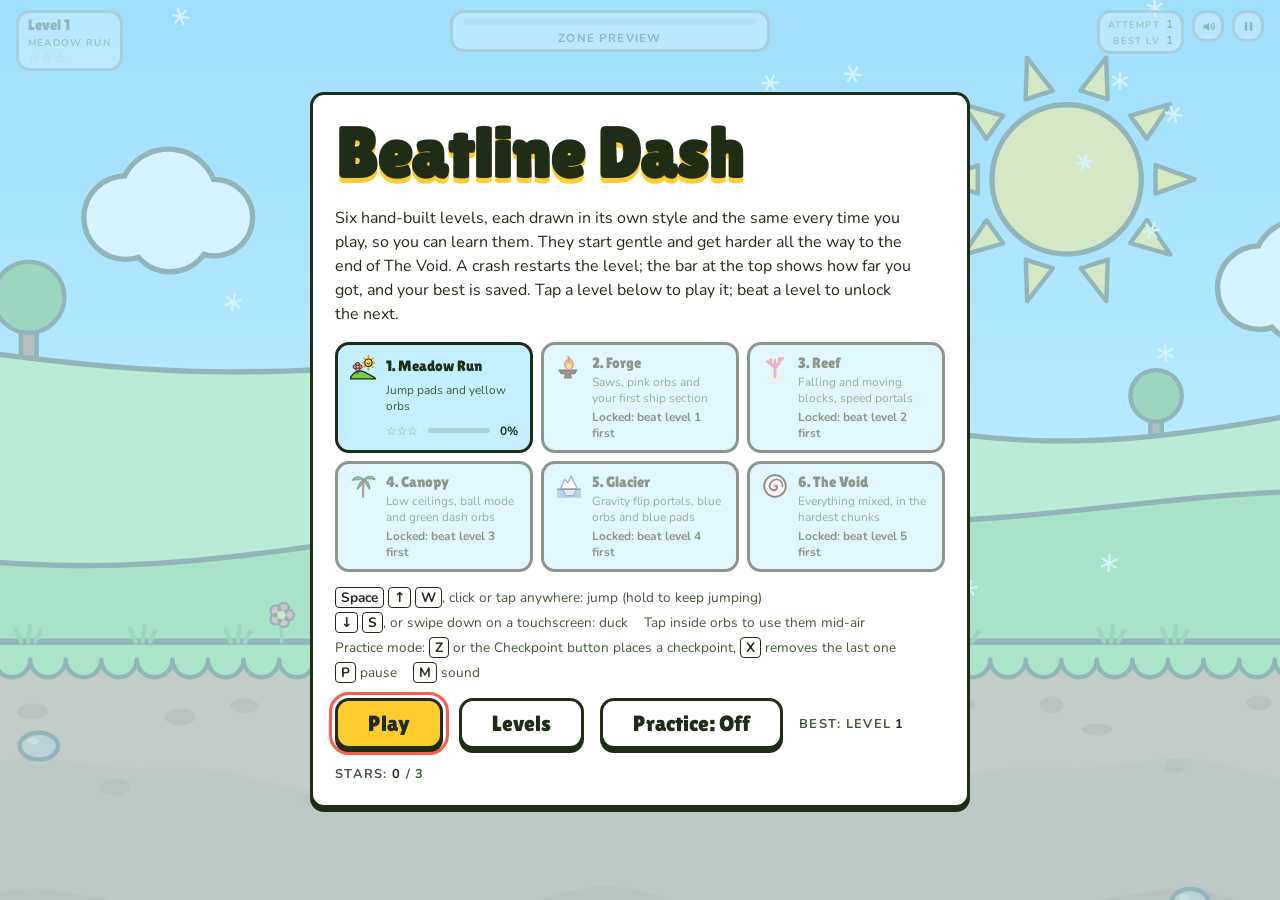
==== commit feabbda4: "Beatline Dash: fixes from play stats, themed entrances with their own shapes From the first logged s" ====
--- a/games/beatline-dash/index.html
+++ b/games/beatline-dash/index.html
@@ -2104,6 +2104,14 @@
       c.low(c.x, 2).run(2 + w(3));
     } },
 
+    { lvl: 0, tier: 1, name: "first steps", build(c, k, w) {
+      // the very start of the game: one thing at a time, with room to breathe
+      c.run(5).spike(c.x).run(w(7));
+      c.block(c.x, 2, 1).run(2 + w(6));
+      c.up().run(w(6)).down().run(w(5));
+      c.spike(c.x).run(w(5));
+    } },
+
     // ---- Extra terrain for the first two zones ----
     { lvl: 0, tier: 1, name: "switchbacks", build(c, k, w) {
       const L = stepLen(k);
@@ -2529,7 +2537,7 @@
   // and end of the level (1 = 330 px/s); it ramps evenly across the sections.
   const ROUTES = [
     { k: [1.0, 1.1], sections: [          // 1. Meadow Run: learn to jump, climb and use pads and orbs
-      "rolling hills", "hillside", "pit hops", "orb step", "star: sky path", "crate walk",
+      "first steps", "hillside", "pit hops", "rolling hills", "orb step", "star: sky path", "crate walk",
       "spring step", "switchbacks", "mine", "crate pyramid", "hilltop", "star: broken bridge",
       "rabbit hole", "spike garden", "star: secret pit", "summit dive", "block fortress",
     ] },
@@ -2541,7 +2549,7 @@
     { k: [1.2, 1.34], sections: [         // 3. Reef: falling and moving blocks, speed portals
       "rockfall", "slider hop", "reef shelves", "star: riptide", "pillar bridge", "sunken bridge",
       "ship", "gate run", "landslide", "shipwreck", "tide bridge", "star: sunken arch", "coral terrace",
-      "sunken ruins", "sea cave", "star: spike hop", "crumbling causeway", "gate and rockfall", "tidal stairs",
+      "sunken ruins", "trench", "sea cave", "star: spike hop", "crumbling causeway", "gate and rockfall", "tidal stairs",
     ] },
     { k: [1.32, 1.5], sections: [         // 4. Canopy: low ceilings, green dash orbs, the ball
       "under the branches", "dash gap", "ledge crawl", "star: root crawl", "duck and leap", "ship",
@@ -2584,7 +2592,7 @@
       const e = c.x, ox = e + w(1.3), ST = 4;
       c.orb(ox, 2.9);
       const pw = w(3), gp = w(2.2);
-      let x = ox + w(1.6);
+      let x = ox + w(2.1);
       const s1 = x;
       for (const [i, tp] of [[0, ST], [1, ST + 1], [2, ST + 0.5]]) {
         c.block(x, pw, 0.6, tp - 0.6);
@@ -2592,7 +2600,7 @@
         x += pw + (i < 2 ? gp : 0);
       }
       c.run(x + w(4) - c.x);
-      c.spike(s1 + Math.floor(pw / 2));              // the main path underneath has its own, easier hazard
+      c.spike(s1 + pw + gp + Math.floor(pw / 2));    // the main path underneath has its own, easier hazard, well clear of the orb
       c.hi = Math.max(c.hi, ST + 1); c.allowHigh = true;
     } },
     { name: "star: broken bridge", build(c, k, w) {
@@ -2609,9 +2617,9 @@
         if (i === 2) c.star(x + pw / 2, T + 0.2);
         x += pw + gp;
       }
-      c.run(x - c.x + w(1));
+      c.run(x - c.x + w(2.5));
       c.spike(x0 + w(6.5));
-      c.pad(c.x).run(w(2.5)).up(T).run(w(4));
+      c.pad(c.x).run(w(3)).up(T).run(w(4));
       c.allowLow = true;
     } },
     { name: "star: secret pit", build(c, k, w) {
@@ -2857,25 +2865,28 @@
   // way in, look, hazards and way out. `dir` down sinks below the surface, up
   // climbs above it. `pats` are the hazard patterns mixed through the middle.
   const SIGS = {
-    mine:      { zone: 0, dir: "down", depth: 8, clear: 4.6, entry: "stairs", exit: "springs", pats: ["spike", "pit", "fall", "crusher", "ledge"] },
-    foundry:   { zone: 1, dir: "down", depth: 8, clear: 4.6, entry: "drop", exit: "springs", pats: ["spike", "pit", "fall", "crusher", "saw"] },
-    shipwreck: { zone: 2, dir: "down", depth: 6, clear: 4.6, entry: "stairs", exit: "springs", pats: ["spike", "pit", "fall", "crusher", "cargo"] },
-    treetops:  { zone: 3, dir: "up", depth: 6, clear: 5, entry: "springs", exit: "stairs", pats: ["spike", "gap", "fall", "duck", "dash"] },
-    icecave:   { zone: 4, dir: "down", depth: 8, clear: CEIL_H / B, entry: "stairs", exit: "springs", pats: ["spike", "pit", "fall", "flip"] },
-    inkwell:   { zone: 5, dir: "down", depth: 8, clear: 4.6, entry: "drop", exit: "springs", pats: ["spike", "pit", "fall", "crusher", "saw", "flip"] },
+    // `down`: the way in, as [drop in blocks, run after it] steps ("gap" = a hole to hop);
+    // `ups`: the springs on the way out, as the height each one lifts you.
+    mine:      { zone: 0, dir: "down", depth: 8, clear: 4.6, down: [[1, 3.5], [2, 4], [1, 3], [2, 4.5], [2, 3]], ups: [3, 3], pats: ["spike", "pit", "fall", "crusher", "ledge"] },
+    foundry:   { zone: 1, dir: "down", depth: 8, clear: 4.6, down: [[3, 5.5], [3, 4.5], [2, 3.5]], ups: [3, 3, 2], pats: ["spike", "pit", "fall", "crusher", "saw"] },
+    shipwreck: { zone: 2, dir: "down", depth: 6, clear: 4.6, down: [[2, 3.5], "gap", [1, 4], [3, 3.5]], ups: [3, 3], pats: ["spike", "pit", "fall", "crusher", "cargo"] },
+    treetops:  { zone: 3, dir: "up", depth: 6, clear: 5, ups: [3, 3], pats: ["spike", "gap", "fall", "duck", "dash"] },
+    icecave:   { zone: 4, dir: "down", depth: 8, clear: CEIL_H / B, down: [[4, 5.5], [2, 3], [2, 4]], ups: [3, 3, 2], pats: ["spike", "pit", "fall", "flip"] },
+    inkwell:   { zone: 5, dir: "down", depth: 8, clear: 4.6, down: [[5, 6], [3, 4.5]], ups: [4, 4], pats: ["spike", "pit", "fall", "crusher", "saw", "flip"] },
   };
   const SIG_OF_ZONE = ["mine", "foundry", "shipwreck", "treetops", "icecave", "inkwell"];
   const SIG_ALIASES = { "ice cave": "icecave", underground: null };
   function buildSignature(k, level, id) {
     const sig = SIGS[id], c = builder(k), w = n => Math.max(1, Math.round(n * k)), L = stepLen(k);
     c.run(3);
-    // the way in
+    // the way in: a shaft drawn in the section's own style, walked down (or sprung up) on its own floors
+    const e0 = c.x;
+    c.brk = true; c.ugOn = id;
+    c.run(w(2));
     if (sig.dir === "up") { c.pad(c.x).run(w(2.5)).up(3).run(w(4)); c.pad(c.x).run(w(2.5)).up(3).run(w(3)); }
-    else if (sig.entry === "drop") { c.run(w(1.5)); c.down(sig.depth).run(w(2)); }
-    else for (let i = 0; i < sig.depth / 2; i++) c.down(2).run(w(3));
+    else for (const st of sig.down) { if (st === "gap") c.gap(w(2.4)); else c.down(st[0]).run(w(st[1])); }
     const floor = c.f, xs = c.x, ceil = floor + sig.clear;
-    c.brk = true; c.ugOn = id;
-    c.run(w(3.5));
+    c.run(w(5.5));                                 // a calm run after the way in, before the first hazard
     const xEnd = xs + Math.round((level >= 3 ? 14 : 12) * 8.25 * k);
     const pats = {
       spike: () => c.spike(c.x, level >= 2 && genRand() < 0.5 ? 2 : 1).run(w(4.5)),
@@ -2900,21 +2911,23 @@
     if (c.f !== floor) c.down().run(w(3.5));
     c.run(w(1.5));
     const xe = c.x;
-    c.brk = true; c.ugOn = false;
     // the way out
     if (sig.dir === "up") { for (let i = 0; i < sig.depth / 2; i++) c.down(2).run(w(3)); c.run(w(2)); }
     else {
       let left = sig.depth;
-      while (left >= 3) { c.pad(c.x).run(w(2.5)).up(3).run(w(left - 3 >= 3 ? 4 : 6.5)); left -= 3; }
+      sig.ups.forEach((h, i) => { c.pad(c.x).run(w(2.5)).up(h).run(w(i < sig.ups.length - 1 ? 4 : 6.5)); left -= h; });
       while (left > 0) { c.up().run(left > 1 ? L : w(3.5)); left--; }
     }
+    const ex = c.x;
+    c.brk = true; c.ugOn = false;
+    c.run(w(2));
     for (const o of c.o) {
       if (o.x < xs || o.x >= xe) continue;
       if (o.t === "s" || o.t === "lava") o.theme = id;
       if (o.t === "fb" || o.t === "mb") { o.uceil = ceil; o.theme = id; }
       if (o.t === "roof") o.hidden = true;           // the section draws its own ceiling
     }
-    c.o.push({ t: "ug", x: xs, w: xe - xs, ceil, surface: 0, theme: id });
+    c.o.push({ t: "ug", x: e0, w: ex - e0, xs, xe, ceil, surface: 0, theme: id });
     c.allowLow = true;
     c.name = id;
     return c;
@@ -2949,7 +2962,7 @@
       case "gp": Object.assign(o, { x: X, w: B, flip: s.flip, base: H(s.base), ceil: H(s.base) + CEIL_H }); break;
       case "roof": Object.assign(o, { x: X, w: s.w * B, ceil: H(s.ceil) }); if (s.hidden) o.hidden = true; break;
       case "sk": Object.assign(o, { x: X, w: 1, k: s.k }); break;
-      case "ug": Object.assign(o, { x: X, w: s.w * B, ceil: H(s.ceil), surface: H(s.surface), theme: s.theme, tip: tipsSeen["ug:" + s.theme] ? null : "ug:" + s.theme }); break;
+      case "ug": Object.assign(o, { x: X, w: s.w * B, xs: x0 + s.xs * B, xe: x0 + s.xe * B, ceil: H(s.ceil), surface: H(s.surface), theme: s.theme, tip: tipsSeen["ug:" + s.theme] ? null : "ug:" + s.theme }); break;
       case "lava": Object.assign(o, { x: X, w: s.w * B, top: H(s.top), theme: s.theme || "mine" }); break;
       case "lc": Object.assign(o, { x: X, w: s.w * B, bottom: H(s.bottom) + (s.clear ? s.clear * B : LOW_CEIL), cave: !!s.clear }); break;
       case "fb": Object.assign(o, { x: X, w: s.w * B, hh: s.h, land: H(s.land), start: H(s.land) + 6 * B, bot: H(s.land) + 6 * B, vy: 0, state: "wait", timer: 0 });
@@ -3796,8 +3809,18 @@
     g.beginPath(); g.moveTo(x, y0); g.lineTo(x, th.up ? y0 + 30 : Math.min(y1, wBot)); g.lineWidth = 3; g.strokeStyle = th.col.ink; g.stroke();
   }
   // The section's backdrop, overhead mass, lights and edges
-  function drawUnderground(g, st, x, o, t) {
-    const th = ugTheme(o.theme), c = th.col, yc = GROUND - o.ceil, ys = GROUND - o.surface;
+  function drawUnderground(g, st, xAll, oAll, t) {
+    const th = ugTheme(oAll.theme), c = th.col, yc = GROUND - oAll.ceil, ys = GROUND - oAll.surface;
+    const x = oAll.xs - camX, o = { ...oAll, w: oAll.xe - oAll.xs };
+    // entry and exit shafts: the section's backdrop, open to the sky, with its walls at the edges
+    if (!th.up) {
+      for (const [a, b] of [[xAll, x], [x + o.w, xAll + oAll.w]]) {
+        if (b <= a) continue;
+        themeFill(g, th, a, b, ys + 6, wBot, true);
+        g.beginPath(); g.moveTo(a === xAll ? a : b, ys); g.lineTo(a === xAll ? a : b, wBot); g.lineWidth = 4; g.strokeStyle = c.ink; g.stroke();
+        g.fillStyle = c.rim; g.fillRect(a, ys, b - a, 6);
+      }
+    } else themeFill(g, th, xAll, xAll + oAll.w, wTop, wBot, true);
     if (th.up) {
       themeFill(g, th, x, x + o.w, wTop, wBot, true);             // sky seen through the leaves
       themeFill(g, th, x, x + o.w, wTop, yc, false);              // the leaf canopy overhead
@@ -4486,7 +4509,12 @@
       p.rot += dt * 6.2;
     }
     S.inUG = false; S.ugTheme = "";
-    for (const o of S.objs) { if (o.x > p.x) break; if (o.t === "ug" && p.x < o.x + o.w) { S.inUG = true; S.ugTheme = o.theme; } }
+    for (const o of S.objs) {
+      if (o.x > p.x) break;
+      if (o.t !== "ug" || p.x >= o.x + o.w) continue;
+      S.ugTheme = o.theme;                          // anywhere in the section, shafts included
+      if (p.x >= o.xs && p.x < o.xe) S.inUG = true; // properly inside (muffled music)
+    }
     const camRight = camLeft() + viewW;
     for (const o of S.objs) {
       if (o.x > camRight) break;
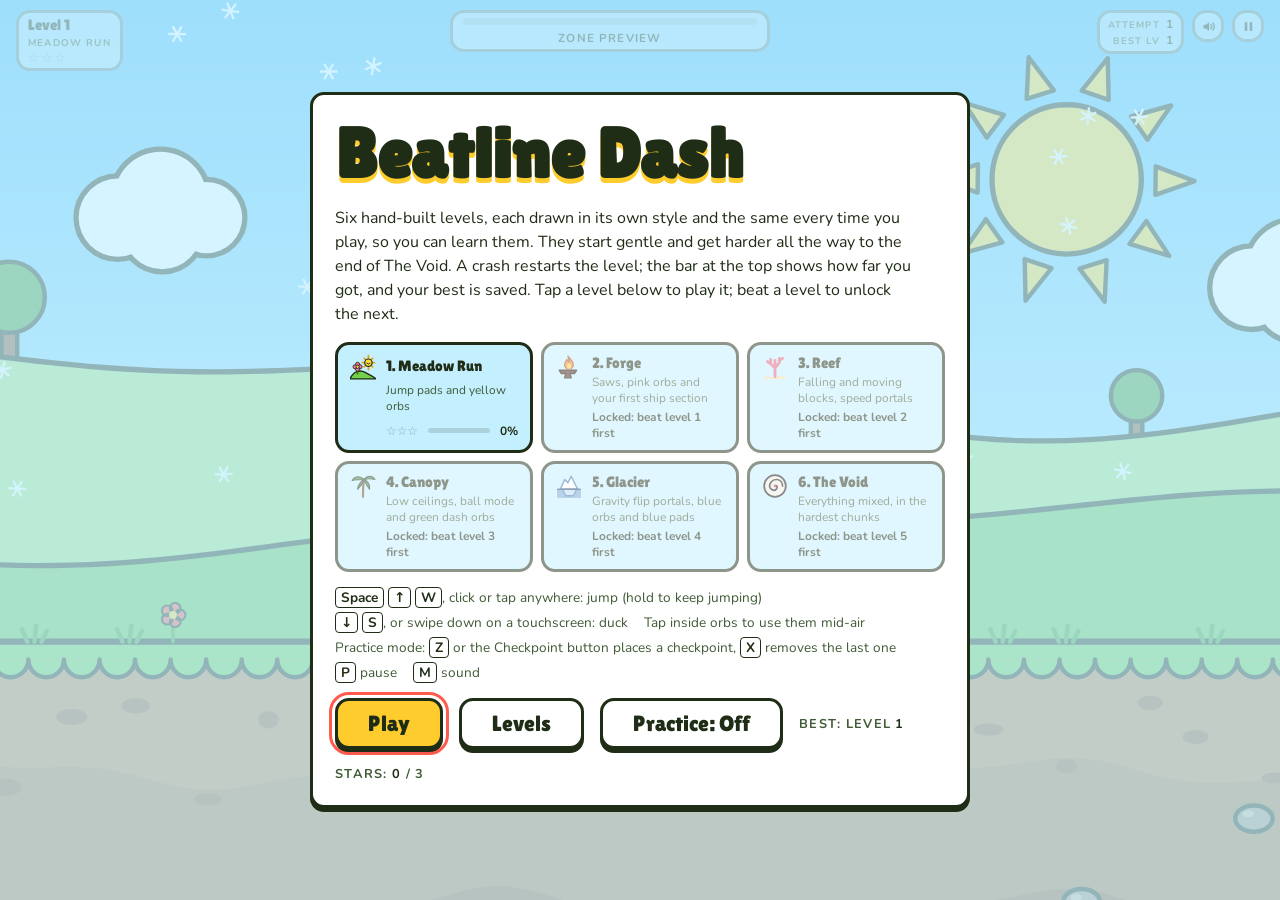
==== commit c5309d47: "Beatline Dash: harder ship sections, floor-to-ceiling mode portals, blended block seams - Ship secti" ====
--- a/games/beatline-dash/index.html
+++ b/games/beatline-dash/index.html
@@ -611,7 +611,7 @@
         g.beginPath();
         for (let cx = x + B; cx < x + w - 1; cx += B) { g.moveTo(cx, y); g.lineTo(cx, y + h); }
         for (let cy = y + B; cy < y + h - 1; cy += B) { g.moveTo(x, cy); g.lineTo(x + w, cy); }
-        out(g, 2);
+        g.lineWidth = 1.5; g.strokeStyle = C.crateDk; g.stroke();          // soft joins inside, so a stack reads as one
         g.beginPath(); g.rect(x, y, w, h); out(g, 3.5);
       },
       saw(g, cx, cy, r, ang) {
@@ -791,12 +791,15 @@
       block(g, x, y, w, h) {
         g.fillStyle = C.iron; g.fillRect(x, y, w, h);
         g.fillStyle = C.ironLt; g.fillRect(x + 3, y + 3, w - 6, 4);
+        // big plates (two blocks wide) with soft seams, rivets only at plate corners
+        const PL = 2 * B;
         g.beginPath();
-        for (let cx = x + B; cx < x + w - 1; cx += B) { g.moveTo(cx, y); g.lineTo(cx, y + h); }
-        for (let cy = y + B; cy < y + h - 1; cy += B) { g.moveTo(x, cy); g.lineTo(x + w, cy); }
-        g.lineWidth = 2; g.strokeStyle = C.ironDk; g.stroke();
-        for (let cx = x; cx < x + w - 1; cx += B) for (let cy = y; cy < y + h - 1; cy += B) {
-          rivet(g, cx + 7, cy + 7); rivet(g, cx + B - 7, cy + 7); rivet(g, cx + 7, cy + B - 7); rivet(g, cx + B - 7, cy + B - 7);
+        for (let cx = x + PL; cx < x + w - 1; cx += PL) { g.moveTo(cx, y); g.lineTo(cx, y + h); }
+        for (let cy = y + PL; cy < y + h - 1; cy += PL) { g.moveTo(x, cy); g.lineTo(x + w, cy); }
+        g.lineWidth = 1.5; g.strokeStyle = C.ironDk; g.stroke();
+        for (let cx = x; cx < x + w - 1; cx += PL) for (let cy = y; cy < y + h - 1; cy += PL) {
+          const pw = Math.min(PL, x + w - cx), ph = Math.min(PL, y + h - cy);
+          rivet(g, cx + 7, cy + 7); rivet(g, cx + pw - 7, cy + 7); rivet(g, cx + 7, cy + ph - 7); rivet(g, cx + pw - 7, cy + ph - 7);
         }
         g.beginPath(); g.rect(x, y, w, h); out(g, 3);
       },
@@ -1250,7 +1253,7 @@
       }
     }
     return {
-      id: "glacier", name: "Glacier", isNew: "Gravity flip portals, blue orbs and blue pads", note: 47, bass: "sine", lead: "sine", cutoff: 1000,
+      id: "glacier", noSeamBlend: true, name: "Glacier", isNew: "Gravity flip portals, blue orbs and blue pads", note: 47, bass: "sine", lead: "sine", cutoff: 1000,
       bg(g, t) {
         const top = -offY;
         const grad = g.createLinearGradient(0, top, 0, GROUND); grad.addColorStop(0, C.sky0); grad.addColorStop(1, C.sky1);
@@ -1288,11 +1291,10 @@
         poly(g, [mx, tip, mx - 6, by - dir * 13, mx, by - dir * 9], C.ice2);
       },
       block(g, x, y, w, h) {
-        for (let cx = x; cx < x + w - 1; cx += B) for (let cy = y; cy < y + h - 1; cy += B) {
-          const mx = cx + B / 2, my = cy + B / 2;
-          poly(g, [cx, cy, cx + B, cy, mx, my], C.ice0); poly(g, [cx + B, cy, cx + B, cy + B, mx, my], C.ice2);
-          poly(g, [cx, cy + B, cx + B, cy + B, mx, my], C.ice3); poly(g, [cx, cy, cx, cy + B, mx, my], C.ice1);
-        }
+        // one faceted slab per block (not per 40px cell), so big ice reads as one piece
+        const cw = w, ch = h, mx = x + cw / 2, my = y + ch / 2;
+        poly(g, [x, y, x + cw, y, mx, my], C.ice0); poly(g, [x + cw, y, x + cw, y + ch, mx, my], C.ice2);
+        poly(g, [x, y + ch, x + cw, y + ch, mx, my], C.ice3); poly(g, [x, y, x, y + ch, mx, my], C.ice1);
         g.strokeStyle = "#ffffff"; g.lineWidth = 1; g.strokeRect(x + 0.5, y + 0.5, w - 1, h - 1);
       },
       saw(g, cx, cy, r, ang) {
@@ -1744,7 +1746,7 @@
 
     // ---- Zone 3: Reef - falling and sliding blocks ----
     { lvl: 2, tier: 1, name: "rockfall", build(c, k, w) {
-      c.run(3).fall(c.x, 2).run(2 + w(6));
+      c.run(6).fall(c.x, 2).run(2 + w(6));
       c.spike(c.x).run(w(5));
       c.fall(c.x, 1).run(1 + w(5));
       c.gap(w(2.6)).run(w(3));
@@ -2048,7 +2050,7 @@
       c.run(2).gap(w(2)).up().run(w(2.5));
       c.gap(w(2)).slide(c.x, "low", w(2), 1, -1, 6).gap(w(2)).gap(w(2));
       c.run(w(2.5)).gap(w(2.2)).down().run(w(4));
-      c.spike(c.x).run(w(3.5));
+      c.spike(c.x).run(w(5.5));
       c.fall(c.x, 2).run(2 + w(3.5));
     } },
     { lvl: 2, tier: 2, name: "trench", build(c, k, w) {
@@ -2110,6 +2112,33 @@
       c.block(c.x, 2, 1).run(2 + w(6));
       c.up().run(w(6)).down().run(w(5));
       c.spike(c.x).run(w(5));
+    } },
+
+    { lvl: 1, tier: 1, name: "forge warmup", build(c, k, w) {
+      c.run(5).spike(c.x).run(w(7));
+      c.saw("ground", c.x).run(w(7));
+      c.up().run(w(6)).down().run(w(5));
+    } },
+    { lvl: 2, tier: 1, name: "reef warmup", build(c, k, w) {
+      c.run(5).spike(c.x).run(w(7));
+      c.fall(c.x, 2).run(2 + w(7));
+      c.gap(w(2.6)).run(w(5));
+    } },
+    { lvl: 3, tier: 1, name: "canopy warmup", build(c, k, w) {
+      c.run(5).spike(c.x).run(w(7));
+      c.low(c.x, 3).run(3 + w(6));
+      c.block(c.x, 2, 1).run(2 + w(5));
+    } },
+    { lvl: 4, tier: 1, name: "glacier warmup", build(c, k, w) {
+      c.run(5).spike(c.x).run(w(6));
+      const x0 = c.x, x1 = x0 + w(13);
+      c.flip(x0, x1).cspike(x0 + w(6.5));
+      c.run(x1 - x0 + w(5));
+    } },
+    { lvl: 5, tier: 1, name: "void warmup", build(c, k, w) {
+      c.run(5).saw("ground", c.x).run(w(6));
+      c.low(c.x, 2).run(2 + w(5));
+      c.spike(c.x, 2).run(w(5));
     } },
 
     // ---- Extra terrain for the first two zones ----
@@ -2542,28 +2571,28 @@
       "rabbit hole", "spike garden", "star: secret pit", "summit dive", "block fortress",
     ] },
     { k: [1.1, 1.22], sections: [         // 2. Forge: saws, pink orbs and the first ship
-      "saw step", "chain gang", "furnace steps", "star: pink ladder", "pink skips", "saw pit",
+      "forge warmup", "saw step", "chain gang", "furnace steps", "star: pink ladder", "pink skips", "saw pit",
       "star: ship pocket", "slag pits", "foundry", "catwalk", "star: slag dive", "saw drop", "sky ladder",
       "track ledge", "piston pillars", "foundry tower", "saw platforms", "chimney", "grinder",
     ] },
     { k: [1.2, 1.34], sections: [         // 3. Reef: falling and moving blocks, speed portals
-      "rockfall", "slider hop", "reef shelves", "star: riptide", "pillar bridge", "sunken bridge",
+      "reef warmup", "rockfall", "slider hop", "reef shelves", "star: riptide", "pillar bridge", "sunken bridge",
       "ship", "gate run", "landslide", "shipwreck", "tide bridge", "star: sunken arch", "coral terrace",
       "sunken ruins", "trench", "sea cave", "star: spike hop", "crumbling causeway", "gate and rockfall", "tidal stairs",
     ] },
     { k: [1.32, 1.5], sections: [         // 4. Canopy: low ceilings, green dash orbs, the ball
-      "under the branches", "dash gap", "ledge crawl", "star: root crawl", "duck and leap", "ship",
+      "canopy warmup", "under the branches", "dash gap", "ledge crawl", "star: root crawl", "duck and leap", "ship",
       "canopy climb", "log pile", "treetops", "duck and dive", "tunnel stairs", "treehouse",
       "star: vine dash", "star: ball notch", "root hollow", "canopy gauntlet", "hollow log",
       "duck jump rhythm", "mesa",
     ] },
     { k: [1.45, 1.66], sections: [        // 5. Glacier: gravity flips, blue orbs and pads
-      "skywalk", "summit flip", "star: ice shaft", "over the crevasse", "ship", "ice pillars",
+      "glacier warmup", "skywalk", "summit flip", "star: ice shaft", "over the crevasse", "ship", "ice pillars",
       "flip and land", "icecave", "upside bridge", "frost saws", "ice blocks", "star: mirror slabs",
       "double flip", "ice summit", "ball", "inverted stairs", "star: flip pocket", "spike floor", "flip frenzy",
     ] },
     { k: [1.6, 1.92], sections: [         // 6. The Void: everything, ending in the hardest run in the game
-      "void steps", "bridge and tunnel", "flip saw", "star: void ladder", "tower gate", "ship",
+      "void warmup", "void steps", "bridge and tunnel", "flip saw", "star: void ladder", "tower gate", "ship",
       "tunnel drop", "sliders and saws", "void descent", "inkwell", "ink fortress", "star: dash dive",
       "void pillars", "everything", "flip gauntlet", "ball", "orb tower", "void citadel",
       "star: ceiling gauntlet", "canopy gauntlet", "crumbling causeway", "flip frenzy", "final exam",
@@ -2815,8 +2844,9 @@
   // Ship tunnel: floor, ceiling and pillar gates to weave through. Tighter in later levels.
   function buildShip(k, level, opts = {}) {
     const c = builder(k), w = n => Math.max(1, Math.round(n * k));
-    const T = 7, open = level >= 5 ? 2.9 : level >= 3 ? 3.3 : 3.9, secs = level >= 4 ? 11 : 9, gap = level >= 5 ? 5.5 : level >= 3 ? 6.2 : 7;
-    const swing = level >= 5 ? 1.3 : level >= 3 ? 1.1 : 0.9;   // how far the gap moves from one gate to the next
+    const T = 7, open = level >= 5 ? 2.5 : level >= 4 ? 2.7 : level >= 2 ? 3.0 : 3.4, secs = level >= 4 ? 11 : 9;
+    const gap = level >= 4 ? 4.4 : level >= 2 ? 5 : 5.5;
+    const swing = level >= 4 ? 1.5 : level >= 2 ? 1.3 : 1.1;  // how far the gap moves from one gate to the next
     c.run(3);
     const x0 = c.x, len = Math.round(secs * 8.25 * k), x1 = x0 + len;
     c.mode(x0, "ship", T).mode(x1, "cube", T).roofAt(x0 - 1, len + 3, T);
@@ -2825,7 +2855,7 @@
     let cen = T / 2, x = x0 + w(6), i = 0;
     while (x < x1 - w(4)) {
       cen = clamp(cen + (genRand() * 2 - 1) * swing, open / 2 + 0.8, T - open / 2 - 0.8);
-      const kind = i % 4 === 3 ? "saw" : i % 5 === 2 ? "spikes" : "gate";
+      const kind = i % 3 === 2 ? "saw" : i % 5 === 3 ? "spikes" : "gate";
       if (kind === "gate") { c.block(x, 1, cen - open / 2); c.o.push({ t: "b", x, w: 1, bot: c.f + cen + open / 2, top: c.f + T }); }
       else if (kind === "saw") {
         const sd = cen > T / 2 ? cen - 2.2 : cen + 2.2;
@@ -2834,6 +2864,9 @@
         if (opts.star && !c.starred && i >= 3) { c.star(x - 0.5, cen + (sd - cen) * 0.5 - 0.5); c.starred = true; }
       }
       else { c.spike(x, 2); c.cspike(x, 2); }
+      // between gates, a spike on the floor or ceiling keeps you from hugging the edges
+      const mid = Math.round(x + w(gap) / 2);
+      if (mid < x1 - w(5)) { if (i % 2) c.spike(mid, 1); else c.cspike(mid, 1); }
       x += w(gap); i++;
     }
     c.name = "ship tunnel";
@@ -2965,7 +2998,7 @@
       case "ug": Object.assign(o, { x: X, w: s.w * B, xs: x0 + s.xs * B, xe: x0 + s.xe * B, ceil: H(s.ceil), surface: H(s.surface), theme: s.theme, tip: tipsSeen["ug:" + s.theme] ? null : "ug:" + s.theme }); break;
       case "lava": Object.assign(o, { x: X, w: s.w * B, top: H(s.top), theme: s.theme || "mine" }); break;
       case "lc": Object.assign(o, { x: X, w: s.w * B, bottom: H(s.bottom) + (s.clear ? s.clear * B : LOW_CEIL), cave: !!s.clear }); break;
-      case "fb": Object.assign(o, { x: X, w: s.w * B, hh: s.h, land: H(s.land), start: H(s.land) + 6 * B, bot: H(s.land) + 6 * B, vy: 0, state: "wait", timer: 0 });
+      case "fb": Object.assign(o, { x: X, w: s.w * B, hh: s.h, land: H(s.land), start: H(s.land) + 6 * B, bot: H(s.land) + 6 * B, vy: 0, state: "wait", timer: 0, shakeT: 0.6, lead: 0.9 });
         if (s.uceil !== undefined) {
           // a stalactite: hangs in plain sight under the ceiling, shakes for a long time and lands well before you get there
           const st = H(s.uceil) - s.h * B;
@@ -3644,6 +3677,56 @@
       else if (next.top < f.top) side(g, x1, y, GROUND - next.top);
     }
   }
+  // Where two blocks touch side by side, paint each one's inside texture over
+  // the seam so a structure reads as one piece instead of separate boxes.
+  function blendBlockSeams(g, st, t) {
+    if (st.noSeamBlend) return;                       // ice slabs already meet on thin light edges
+    const vis = S.objs.filter(o => o.t === "b" && !o.terrain && o.x - camX < vR + 60 && o.x + o.w - camX > vL - 60);
+    for (let i = 0; i < vis.length; i++) for (let j = 0; j < vis.length; j++) {
+      const a = vis[i], b = vis[j];
+      if (i === j || Math.abs(a.x + a.w - b.x) > 1) continue;
+      const lo = Math.max(a.bot, b.bot), hi = Math.min(a.top, b.top);
+      if (hi - lo < 8) continue;
+      const sx = b.x - camX, y0 = GROUND - hi + 3, y1 = GROUND - lo - 3;
+      for (const [o, dir] of [[a, -1], [b, 1]]) {
+        const x = o.x - camX, bh = o.top - o.bot;
+        g.save(); g.beginPath(); g.rect(dir < 0 ? sx - 5 : sx, y0, 5, y1 - y0); g.clip();
+        // draw the block stretched past the seam so its own outline lands outside the clip
+        st.block(g, dir < 0 ? x : x - 2 * B, GROUND - o.top, o.w + 2 * B, bh, o.seed);   // a whole-tile stretch keeps the texture grid aligned
+        g.restore();
+      }
+    }
+  }
+  // A mode portal (ship, ball, back to cube): a gate that spans the whole
+  // tunnel, floor to ceiling, in the portal's colour, with light running
+  // through it and the mode's icon in the middle.
+  function drawModePortal(g, st, x, o, t) {
+    const col = PORTAL_COL[o.icon] || "#ffffff", cx = x + B / 2, yb = GROUND - o.base, yt = GROUND - o.ceil, h = yb - yt, ink = st.ink || "#111";
+    drawGlow(g, hexRgb(col), cx, (yt + yb) / 2, Math.max(160, h * 0.9));
+    // the beam between the pillars
+    const beam = g.createLinearGradient(cx - 18, 0, cx + 18, 0);
+    beam.addColorStop(0, "rgba(255,255,255,0)"); beam.addColorStop(0.5, col); beam.addColorStop(1, "rgba(255,255,255,0)");
+    g.globalAlpha = 0.45; g.fillStyle = beam; g.fillRect(cx - 18, yt, 36, h); g.globalAlpha = 1;
+    // light bands streaming through it
+    g.save(); g.beginPath(); g.rect(cx - 16, yt, 32, h); g.clip();
+    g.fillStyle = "#ffffff"; g.globalAlpha = 0.55;
+    for (let i = 0; i < 6; i++) { const y = yt + ((i / 6 + t * 0.6) % 1) * h; g.beginPath(); g.ellipse(cx, y, 12, 3, 0, 0, TAU); g.fill(); }
+    g.restore(); g.globalAlpha = 1;
+    // pillars, capped where they meet the floor and the ceiling
+    for (const px of [cx - 20, cx + 20]) {
+      const pl = g.createLinearGradient(px - 5, 0, px + 5, 0);
+      pl.addColorStop(0, shade(col, 0.7)); pl.addColorStop(0.5, shade(col, 1.25)); pl.addColorStop(1, shade(col, 0.7));
+      g.fillStyle = pl; g.fillRect(px - 5, yt, 10, h);
+      g.lineWidth = 2.5; g.strokeStyle = ink; g.strokeRect(px - 5, yt, 10, h);
+    }
+    for (const y of [yt, yb - 10]) { g.fillStyle = shade(col, 0.8); g.fillRect(cx - 27, y, 54, 10); g.lineWidth = 2.5; g.strokeStyle = ink; g.strokeRect(cx - 27, y, 54, 10); }
+    // the mode's icon in a badge at the middle
+    const my = (yt + yb) / 2;
+    g.beginPath(); g.arc(cx, my, 19, 0, TAU); g.fillStyle = shade(col, 0.55); g.fill(); g.lineWidth = 3; g.strokeStyle = "#ffffff"; g.stroke();
+    st.icon(g, o.icon, cx, my);
+  }
+  const hexRgb = hex => { const n = parseInt(hex.slice(1), 16); return `${n >> 16},${(n >> 8) & 255},${n & 255}`; };
+
   // ---- Signature-section art --------------------------------------------
   // Each signature section has its own palette, wall texture, lights and
   // hazard drawings, so no two look alike.
@@ -4058,18 +4141,18 @@
         }
         case "fb": {
           const tp = o.bot + o.hh * B;
+          if (o.state !== "rest") {
+            // warning: a red drop line and a target on the floor, blinking once it starts to shake
+            const fy = GROUND - o.land, a = o.state === "wait" ? 0.55 : 0.55 + 0.45 * (Math.sin(t * 28) > 0 ? 1 : 0);
+            g.save(); g.globalAlpha = a;
+            g.setLineDash([6, 6]); g.beginPath(); g.moveTo(x + o.w / 2, GROUND - o.bot); g.lineTo(x + o.w / 2, fy - 4);
+            g.lineWidth = 2.5; g.strokeStyle = "#ff4d4d"; g.stroke(); g.setLineDash([]);
+            g.beginPath(); g.rect(x + 2, fy - 6, o.w - 4, 6); g.fillStyle = "rgba(255,60,60,0.45)"; g.fill();
+            g.lineWidth = 2; g.strokeStyle = "#ff4d4d"; g.stroke();
+            g.restore();
+          }
           if (o.ug) {
             const sx = o.state === "shake" && !reducedMotion ? x + Math.sin(t * 90) * 2.5 : x;
-            if (o.state !== "rest") {
-              // warning: a red drop line and a target on the floor, blinking once it starts to shake
-              const fy = GROUND - o.land, a = o.state === "wait" ? 0.55 : 0.55 + 0.45 * (Math.sin(t * 28) > 0 ? 1 : 0);
-              g.save(); g.globalAlpha = a;
-              g.setLineDash([6, 6]); g.beginPath(); g.moveTo(x + o.w / 2, GROUND - tp + o.hh * B); g.lineTo(x + o.w / 2, fy - 4);
-              g.lineWidth = 2.5; g.strokeStyle = "#ff4d4d"; g.stroke(); g.setLineDash([]);
-              g.beginPath(); g.ellipse(x + o.w / 2, fy - 3, o.w * 0.75, 6, 0, 0, TAU); g.fillStyle = "rgba(255,60,60,0.45)"; g.fill();
-              g.lineWidth = 2; g.strokeStyle = "#ff4d4d"; g.stroke();
-              g.restore();
-            }
             drawThemeFall(g, o, sx, t);
             break;
           }
@@ -4097,7 +4180,8 @@
           st.orb(g, x + B / 2, GROUND - o.cy, o.used, t, KIND_COL[o.kind]);
           if (!st.pixel && !o.used) kindGlyph(g, o.kind, x + B / 2, GROUND - o.cy, st.ink);
           break;
-        case "mp": case "sp": {
+        case "mp": drawModePortal(g, st, x, o, t); break;
+        case "sp": {
           const cy = GROUND - (o.base + 100);
           st.gportal(g, x + B / 2, cy, null, t, PORTAL_COL[o.icon]);
           st.icon(g, o.icon, x + B / 2, cy);
@@ -4121,6 +4205,7 @@
         case "gp": st.gportal(g, x + B / 2, GROUND - (o.base + CEIL_H / 2), o.flip, t); break;
       }
     }
+    blendBlockSeams(g, st, t);
     if (S.portalX !== null && S.mode === "play") st.lportal(g, S.portalX - camX, GROUND - (S.portalH + 110), t);
     for (const cp of cps) {
       const x = cp.player.x - camX + P / 2, y = GROUND - (cp.player.h + cp.ph / 2);
